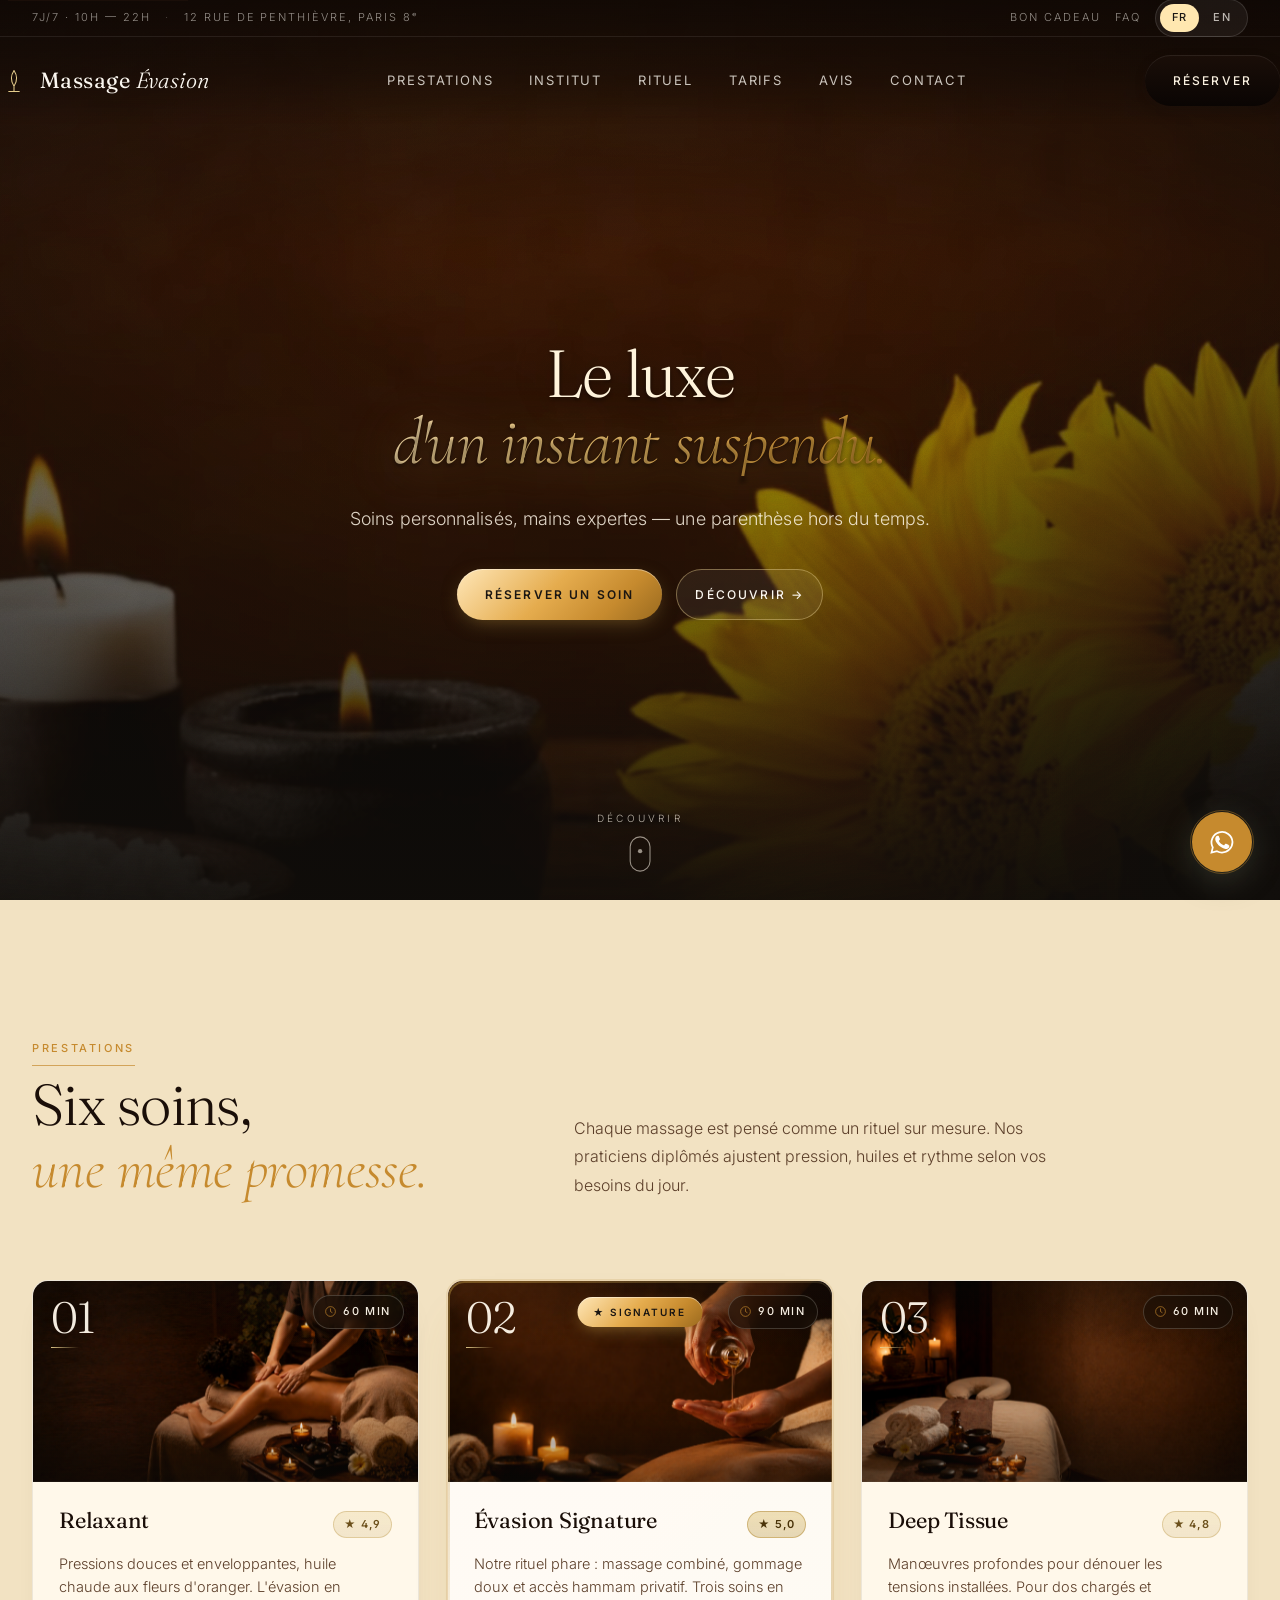
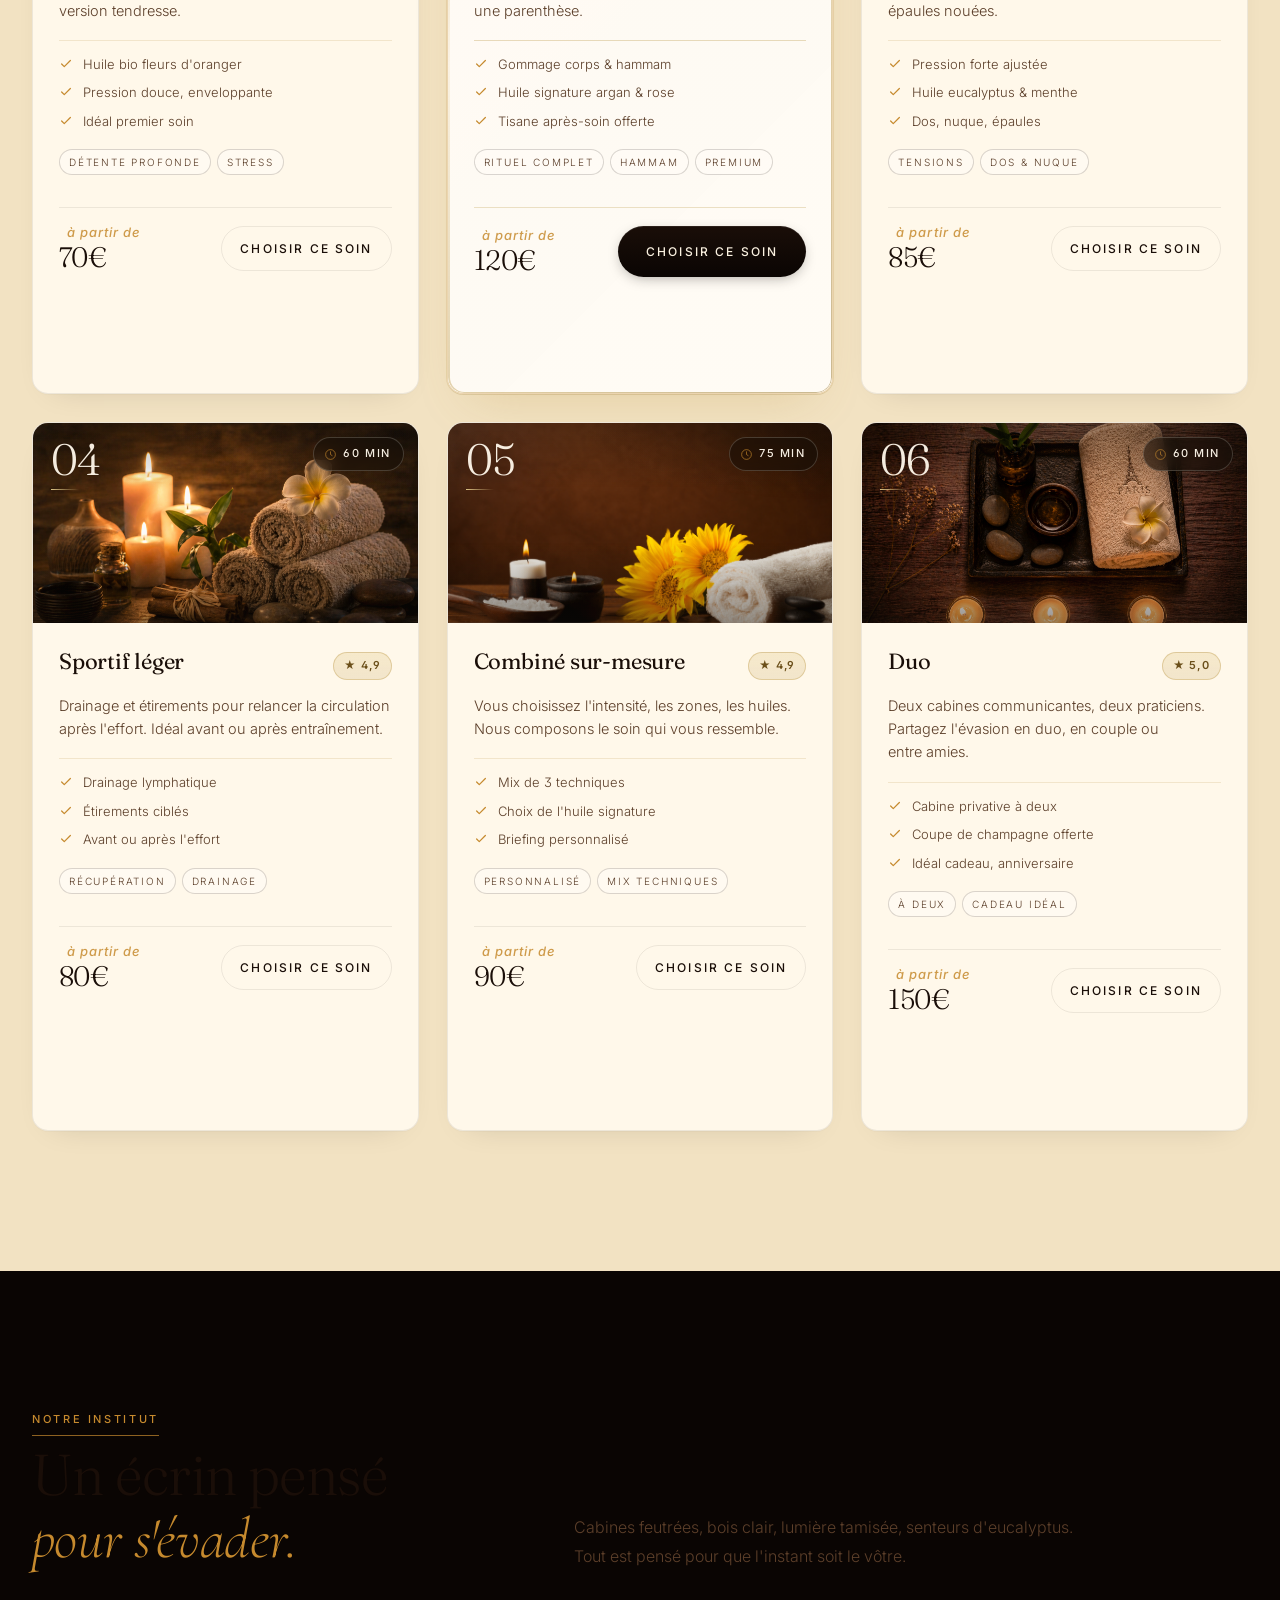
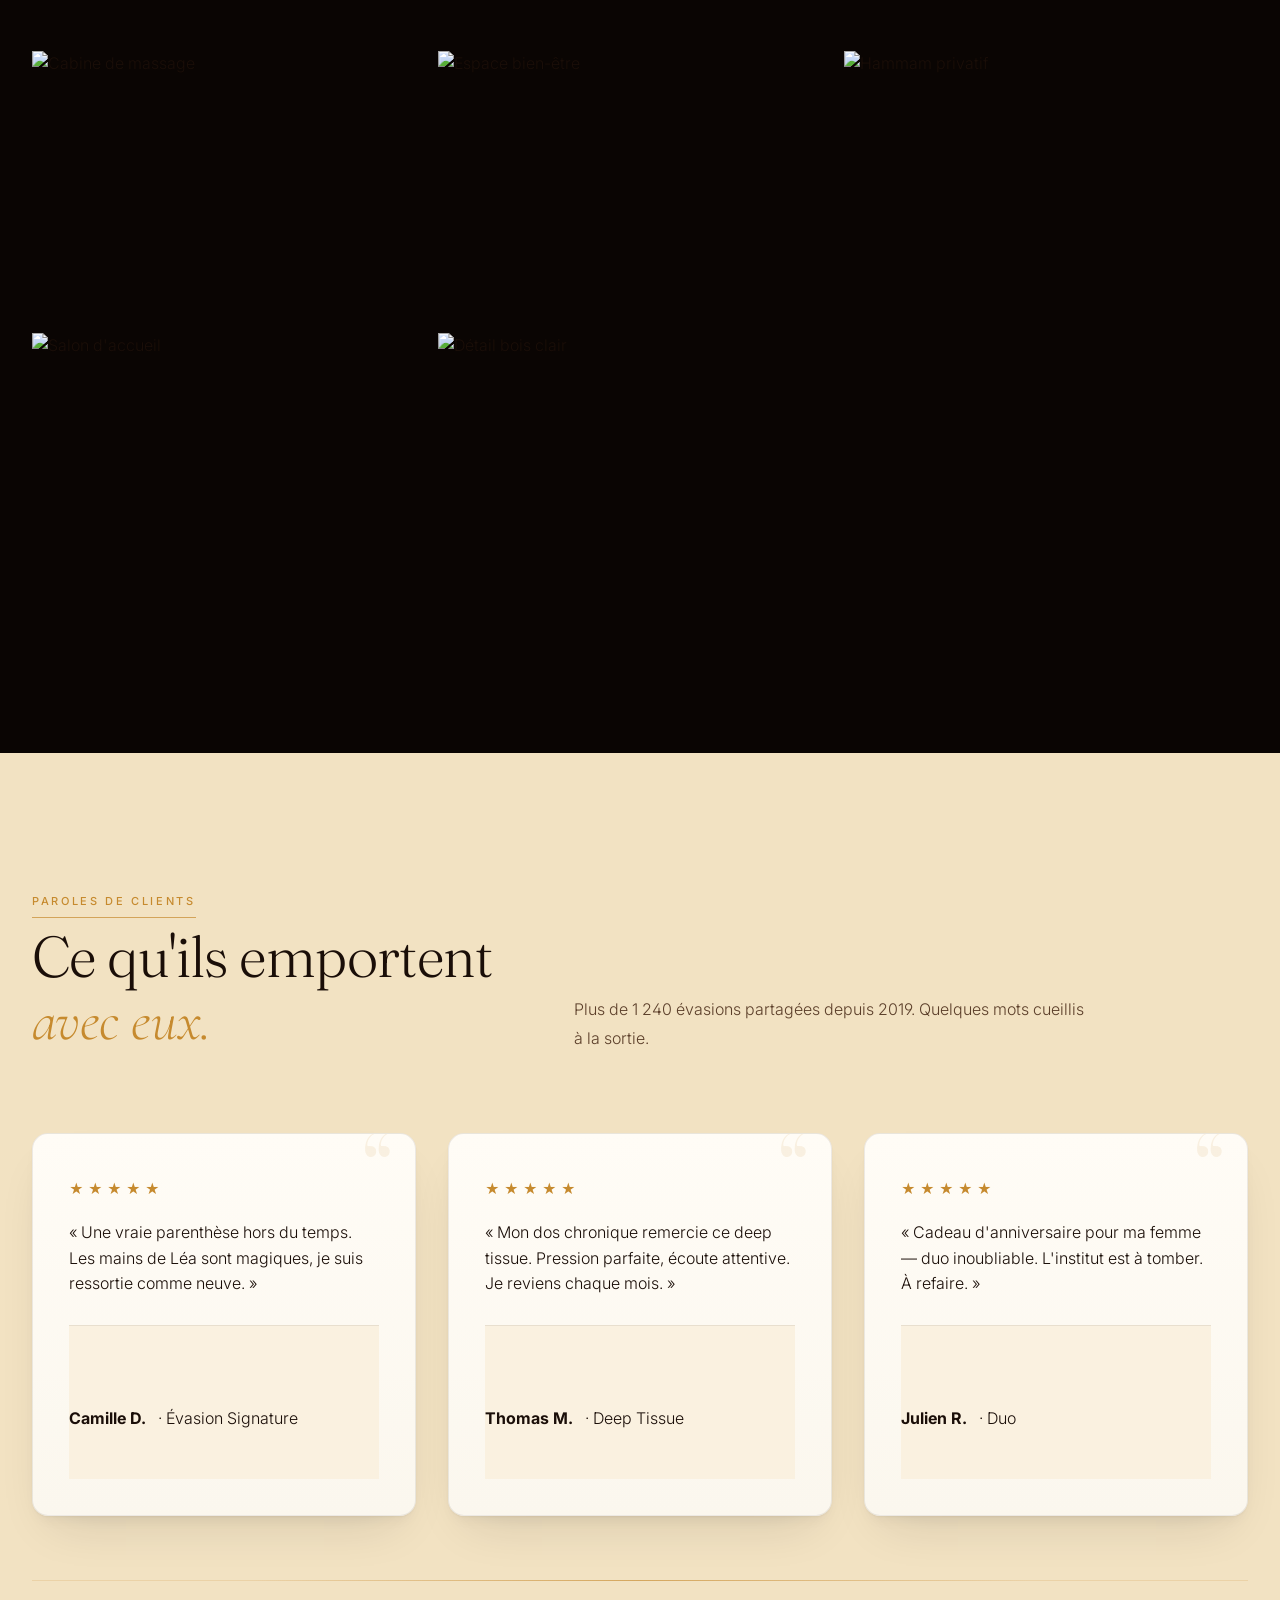
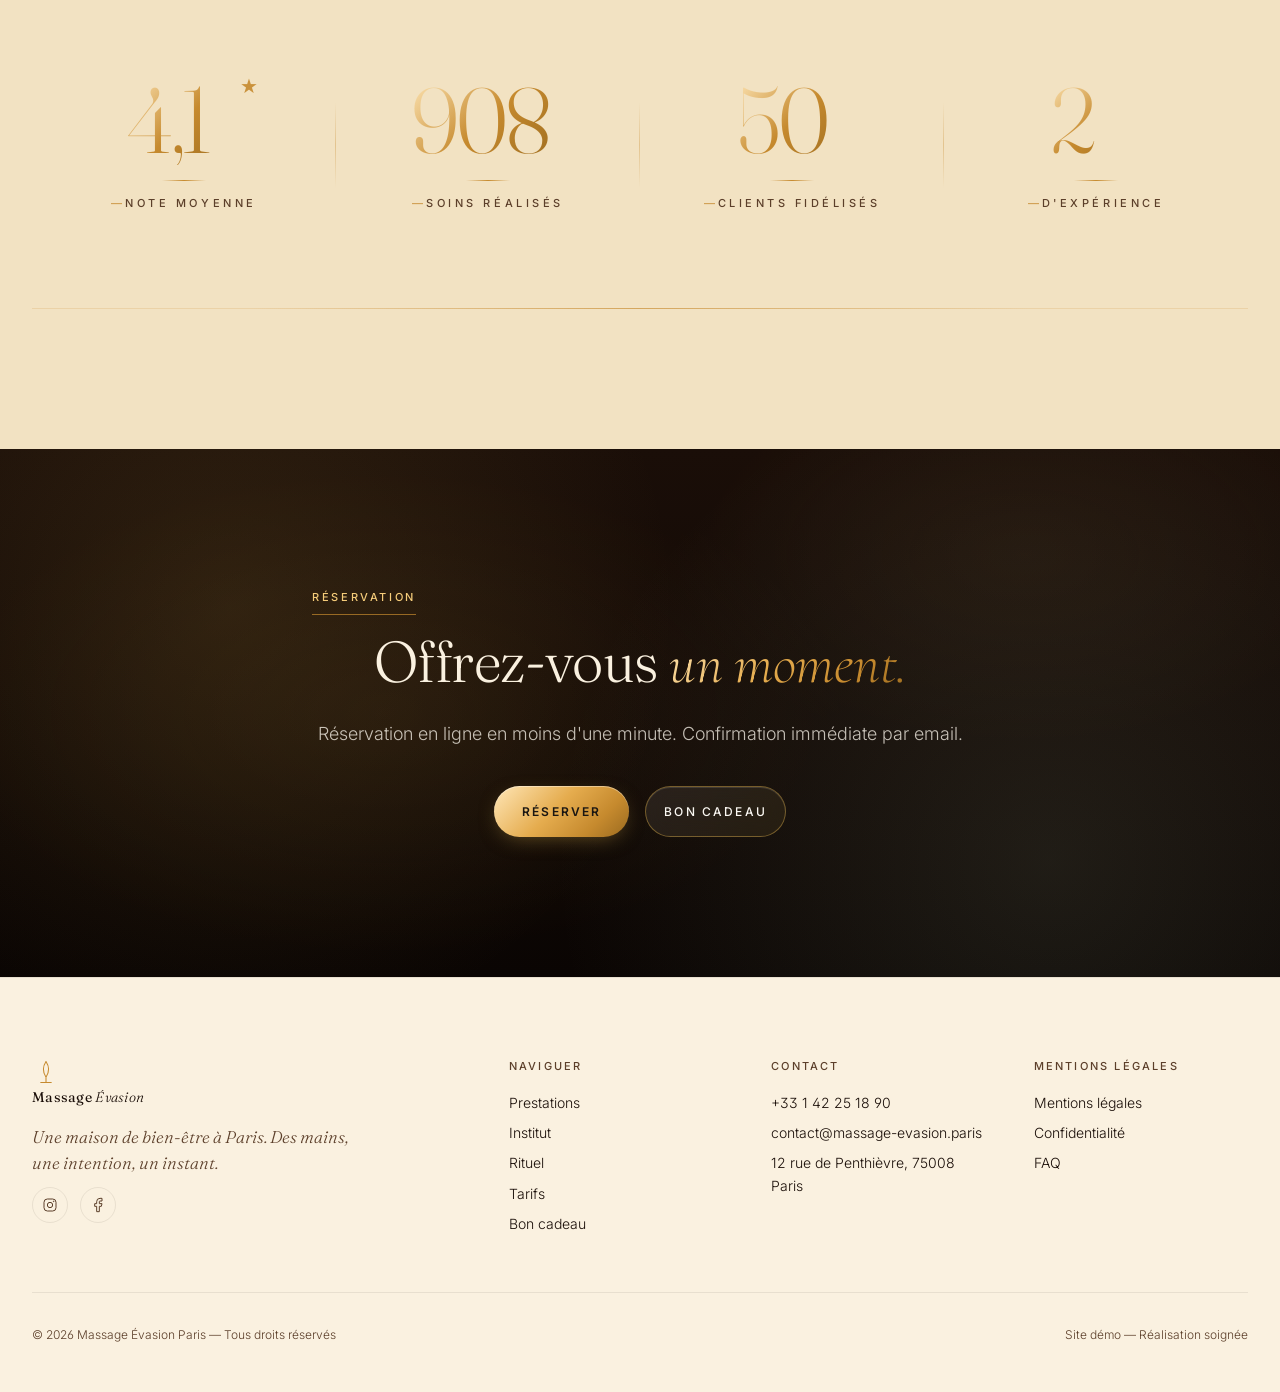
==== index.html @ d4a5c982 "feat(presta): refonte editorial cards - photos locales + overlays + features - 6 cards enrichies (nu" ====
<!DOCTYPE html>
<html lang="fr" data-palette="sage" data-typo="editorial" data-btn="pill">
<head>
<meta charset="UTF-8" />
<meta name="viewport" content="width=device-width, initial-scale=1, viewport-fit=cover" />
<meta name="theme-color" content="#FBF8F3" />
<title>Massage Évasion Paris — Maison de bien-être · 8ᵉ arrondissement</title>
<meta name="description" content="Massages bien-être à Paris 8ᵉ. Soins personnalisés, ambiance feutrée, mains expertes. À domicile ou en institut, 7j/7 de 10h à 22h." />
<meta name="keywords" content="massage Paris, bien-être, institut massage, massage à domicile, deep tissue, hammam, Paris 8" />
<meta name="author" content="Massage Évasion Paris" />
<link rel="canonical" href="https://massage-evasion.paris/" />
<link rel="alternate" hreflang="fr" href="https://massage-evasion.paris/" />
<link rel="alternate" hreflang="en" href="https://massage-evasion.paris/?lang=en" />

<!-- Open Graph -->
<meta property="og:type" content="website" />
<meta property="og:url" content="https://massage-evasion.paris/" />
<meta property="og:title" content="Massage Évasion Paris — Maison de bien-être" />
<meta property="og:description" content="Votre parenthèse de sérénité au cœur de Paris. Soins personnalisés, mains expertes." />
<meta property="og:image" content="https://massage-evasion.paris/assets/images/og-cover.jpg" />
<meta property="og:locale" content="fr_FR" />
<meta property="og:locale:alternate" content="en_US" />

<!-- Twitter -->
<meta name="twitter:card" content="summary_large_image" />
<meta name="twitter:title" content="Massage Évasion Paris" />
<meta name="twitter:description" content="Maison de bien-être à Paris 8ᵉ. Soins personnalisés, mains expertes." />
<meta name="twitter:image" content="https://massage-evasion.paris/assets/images/og-cover.jpg" />

<!-- Manifest & Icons -->
<link rel="manifest" href="manifest.webmanifest" />
<link rel="icon" type="image/svg+xml" href="assets/images/favicon.svg" />

<!-- Fonts -->
<link rel="preconnect" href="https://fonts.googleapis.com" />
<link rel="preconnect" href="https://fonts.gstatic.com" crossorigin />
<link rel="preload" as="style" href="https://fonts.googleapis.com/css2?family=Cormorant+Garamond:ital,wght@0,300;0,400;1,300;1,400&family=Fraunces:opsz,wght@9..144,300;9..144,400;9..144,500&family=Inter:wght@300;400;500;600&display=swap" />
<link rel="stylesheet" href="https://fonts.googleapis.com/css2?family=Cormorant+Garamond:ital,wght@0,300;0,400;1,300;1,400&family=Fraunces:opsz,wght@9..144,300;9..144,400;9..144,500&family=Inter:wght@300;400;500;600&display=swap" />

<!-- Styles -->
<link rel="stylesheet" href="assets/css/variables.css" />
<link rel="stylesheet" href="assets/css/reset.css" />
<link rel="stylesheet" href="assets/css/base.css" />
<link rel="stylesheet" href="assets/css/components.css" />
<link rel="stylesheet" href="assets/css/layout.css" />

<!-- Schema.org JSON-LD -->
<script type="application/ld+json">
{
  "@context": "https://schema.org",
  "@type": "HealthAndBeautyBusiness",
  "name": "Massage Évasion Paris",
  "image": "https://massage-evasion.paris/assets/images/og-cover.jpg",
  "url": "https://massage-evasion.paris",
  "telephone": "+33 1 42 25 18 90",
  "priceRange": "€€",
  "address": {
    "@type": "PostalAddress",
    "streetAddress": "12 rue de Penthièvre",
    "addressLocality": "Paris",
    "postalCode": "75008",
    "addressCountry": "FR"
  },
  "geo": { "@type": "GeoCoordinates", "latitude": 48.8736, "longitude": 2.3137 },
  "openingHoursSpecification": [{
    "@type": "OpeningHoursSpecification",
    "dayOfWeek": ["Monday","Tuesday","Wednesday","Thursday","Friday","Saturday","Sunday"],
    "opens": "10:00", "closes": "22:00"
  }],
  "aggregateRating": { "@type": "AggregateRating", "ratingValue": "4.9", "reviewCount": "127" },
  "sameAs": ["https://www.instagram.com/massage.evasion.paris"]
}
</script>
</head>
<body>

<a href="#main" class="skip-link">Aller au contenu</a>

<!-- ============== NAV (2 rangées) ============== -->
<header class="nav" id="nav">

  <!-- Rangée 1 : utilitaire fine -->
  <div class="nav-utility">
    <div class="wrap nav-utility-inner">
      <div class="nav-utility-left">
        <span data-i18n="util.hours">7j/7 · 10h — 22h</span>
        <span class="sep">·</span>
        <span data-i18n="util.address">12 rue de Penthièvre, Paris 8ᵉ</span>
      </div>
      <div class="nav-utility-right">
        <a href="bon-cadeau.html" data-i18n="util.gift">Bon cadeau</a>
        <a href="faq.html" data-i18n="util.faq">FAQ</a>
        <div class="lang" role="group" aria-label="Langue">
          <button data-lang="fr" class="on" aria-pressed="true">FR</button>
          <button data-lang="en" aria-pressed="false">EN</button>
        </div>
      </div>
    </div>
  </div>

  <!-- Rangée 2 : nav principale -->
  <div class="wrap nav-inner">
    <a href="index.html" class="brand" aria-label="Massage Évasion Paris">
      <span class="brand-mark" aria-hidden="true">
        <svg viewBox="0 0 32 32" fill="none" xmlns="http://www.w3.org/2000/svg">
          <path d="M16 4c-4 6-4 12 0 18M16 4c4 6 4 12 0 18M16 22v6M10 28h12" stroke="currentColor" stroke-width="1.2" stroke-linecap="round" />
        </svg>
      </span>
      <span>Massage <em>Évasion</em></span>
    </a>

    <nav class="nav-links" aria-label="Navigation principale">
      <a href="prestations.html" data-i18n="nav.presta">Prestations</a>
      <a href="institut.html" data-i18n="nav.institut">Institut</a>
      <a href="rituel.html" data-i18n="nav.rituel">Rituel</a>
      <a href="tarifs.html" data-i18n="nav.tarifs">Tarifs</a>
      <a href="avis.html" data-i18n="nav.avis">Avis</a>
      <a href="contact.html" data-i18n="nav.contact">Contact</a>
    </nav>

    <div style="display:flex;gap:14px;align-items:center;">
      <a href="reservation.html" class="btn btn-primary btn-sm" data-i18n="nav.book">Réserver</a>
      <button class="burger" aria-label="Menu" aria-expanded="false" aria-controls="nav-mobile">
        <span></span><span></span><span></span>
      </button>
    </div>
  </div>

  <nav class="nav-mobile" id="nav-mobile" aria-label="Menu mobile">
    <a href="index.html" data-i18n="nav.home">Accueil</a>
    <a href="prestations.html" data-i18n="nav.presta">Prestations</a>
    <a href="institut.html" data-i18n="nav.institut">Institut</a>
    <a href="rituel.html" data-i18n="nav.rituel">Rituel</a>
    <a href="tarifs.html" data-i18n="nav.tarifs">Tarifs</a>
    <a href="avis.html" data-i18n="nav.avis">Avis</a>
    <a href="faq.html" data-i18n="nav.faq">FAQ</a>
    <a href="contact.html" data-i18n="nav.contact">Contact</a>
    <a href="reservation.html" class="btn btn-primary nav-mobile-cta" data-i18n="nav.book">Réserver</a>
  </nav>
</header>

<main id="main">

<!-- ============== HERO CINEMATIC ============== -->
<section class="hero-cine" aria-label="Hero cinématique">
  <video class="hero-cine-video"
         autoplay muted loop playsinline preload="auto"
         aria-hidden="true">
    <source src="assets/video/hero.webm" type="video/webm" />
    <source src="assets/video/hero.mp4" type="video/mp4" />
  </video>
  <div class="hero-cine-veil" aria-hidden="true"></div>
  <div class="hero-cine-grain" aria-hidden="true"></div>

  <div class="hero-cine-inner">
    <h1 class="hero-cine-title fade-up d1">
      <span class="line" data-i18n="hero.h1a">Le luxe</span>
      <span class="line italic" data-i18n="hero.h1b">d'un instant suspendu.</span>
    </h1>

    <p class="hero-cine-lead fade-up d2" data-i18n="hero.lead">
      Soins personnalisés, mains expertes — une parenthèse hors du temps.
    </p>

    <div class="hero-cine-ctas fade-up d3">
      <a href="reservation.html" class="btn btn-gold" data-i18n="hero.cta1">Réserver un soin</a>
      <a href="prestations.html" class="btn btn-ghost" data-i18n="hero.cta2">Découvrir →</a>
    </div>
  </div>

  <a href="#prestations" class="hero-cine-scroll" aria-label="Découvrir">
    <span data-i18n="hero.scroll">Découvrir</span>
    <svg width="22" height="36" viewBox="0 0 24 40" fill="none" aria-hidden="true" style="width:22px;height:36px;display:block;">
      <rect x="1" y="1" width="22" height="38" rx="11" stroke="currentColor" stroke-width="1.2"/>
      <circle cx="12" cy="10" r="2.4" fill="currentColor">
        <animate attributeName="cy" values="10;26;10" dur="2.4s" repeatCount="indefinite"/>
      </circle>
    </svg>
  </a>
</section>

<!-- ============== PRESTATIONS ============== -->
<section id="prestations" class="section bg-soft">
  <div class="wrap">
    <header class="section-head">
      <div>
        <div class="section-label fade-up"><span class="under" data-i18n="presta.label">Prestations</span></div>
        <h2 class="section-title fade-up d1">
          <span data-i18n="presta.title1">Six soins,</span><br />
          <em data-i18n="presta.title2">une même promesse.</em>
        </h2>
      </div>
      <p class="section-desc fade-up d2" data-i18n="presta.desc">
        Chaque massage est pensé comme un rituel sur mesure. Nos praticiens diplômés ajustent pression, huiles et rythme selon vos besoins du jour.
      </p>
    </header>

    <div class="presta-grid">
      <article class="presta-card fade-up">
        <div class="presta-img">
          <img src="assets/images/photos/massage-leg.png" alt="Massage relaxant à la lueur des bougies" loading="lazy" />
          <span class="presta-num">01</span>
          <span class="presta-duration"><svg viewBox="0 0 24 24" fill="none" aria-hidden="true"><circle cx="12" cy="12" r="9" stroke="currentColor" stroke-width="1.2"/><path d="M12 7v5l3 2" stroke="currentColor" stroke-width="1.2" stroke-linecap="round"/></svg>60 min</span>
        </div>
        <div class="presta-body">
          <div class="presta-headline">
            <h3 data-i18n="p1.title">Relaxant</h3>
            <span class="presta-rate">★ 4,9</span>
          </div>
          <p data-i18n="p1.desc">Pressions douces et enveloppantes, huile chaude aux fleurs d'oranger.</p>
          <ul class="presta-features">
            <li><svg viewBox="0 0 16 16" aria-hidden="true"><path d="M3 8l3 3 7-7" stroke="currentColor" stroke-width="1.4" fill="none" stroke-linecap="round" stroke-linejoin="round"/></svg>Huile bio fleurs d'oranger</li>
            <li><svg viewBox="0 0 16 16" aria-hidden="true"><path d="M3 8l3 3 7-7" stroke="currentColor" stroke-width="1.4" fill="none" stroke-linecap="round" stroke-linejoin="round"/></svg>Pression douce, enveloppante</li>
            <li><svg viewBox="0 0 16 16" aria-hidden="true"><path d="M3 8l3 3 7-7" stroke="currentColor" stroke-width="1.4" fill="none" stroke-linecap="round" stroke-linejoin="round"/></svg>Idéal premier soin</li>
          </ul>
          <div class="presta-tags"><span data-i18n="p1.t1">Détente profonde</span><span data-i18n="p1.t2">Stress</span></div>
          <div class="presta-foot">
            <div class="presta-price"><small class="presta-from">à partir de</small>70€</div>
            <a href="reservation.html?service=relaxant" class="btn btn-ghost btn-sm" data-i18n="presta.choose">Choisir →</a>
          </div>
        </div>
      </article>

      <article class="presta-card featured fade-up d1">
        <span class="presta-ribbon">★ Signature</span>
        <div class="presta-img">
          <img src="assets/images/photos/oil-pour.png" alt="Rituel signature avec huile chaude" loading="lazy" />
          <span class="presta-num">02</span>
          <span class="presta-duration"><svg viewBox="0 0 24 24" fill="none" aria-hidden="true"><circle cx="12" cy="12" r="9" stroke="currentColor" stroke-width="1.2"/><path d="M12 7v5l3 2" stroke="currentColor" stroke-width="1.2" stroke-linecap="round"/></svg>90 min</span>
        </div>
        <div class="presta-body">
          <div class="presta-headline">
            <h3 data-i18n="p2.title">Évasion Signature</h3>
            <span class="presta-rate">★ 5,0</span>
          </div>
          <p data-i18n="p2.desc">Rituel phare : massage combiné, gommage doux et accès hammam privatif.</p>
          <ul class="presta-features">
            <li><svg viewBox="0 0 16 16" aria-hidden="true"><path d="M3 8l3 3 7-7" stroke="currentColor" stroke-width="1.4" fill="none" stroke-linecap="round" stroke-linejoin="round"/></svg>Gommage corps & hammam</li>
            <li><svg viewBox="0 0 16 16" aria-hidden="true"><path d="M3 8l3 3 7-7" stroke="currentColor" stroke-width="1.4" fill="none" stroke-linecap="round" stroke-linejoin="round"/></svg>Huile signature argan & rose</li>
            <li><svg viewBox="0 0 16 16" aria-hidden="true"><path d="M3 8l3 3 7-7" stroke="currentColor" stroke-width="1.4" fill="none" stroke-linecap="round" stroke-linejoin="round"/></svg>Tisane après-soin offerte</li>
          </ul>
          <div class="presta-tags"><span data-i18n="p2.t1">Rituel complet</span><span data-i18n="p2.t2">Hammam</span><span data-i18n="p2.t3">Premium</span></div>
          <div class="presta-foot">
            <div class="presta-price"><small class="presta-from">à partir de</small>120€</div>
            <a href="reservation.html?service=signature" class="btn btn-primary btn-sm" data-i18n="presta.choose">Choisir →</a>
          </div>
        </div>
      </article>

      <article class="presta-card fade-up d2">
        <div class="presta-img">
          <img src="assets/images/photos/spa-room.png" alt="Cabine spa intimiste" loading="lazy" />
          <span class="presta-num">03</span>
          <span class="presta-duration"><svg viewBox="0 0 24 24" fill="none" aria-hidden="true"><circle cx="12" cy="12" r="9" stroke="currentColor" stroke-width="1.2"/><path d="M12 7v5l3 2" stroke="currentColor" stroke-width="1.2" stroke-linecap="round"/></svg>60 min</span>
        </div>
        <div class="presta-body">
          <div class="presta-headline">
            <h3 data-i18n="p3.title">Deep Tissue</h3>
            <span class="presta-rate">★ 4,8</span>
          </div>
          <p data-i18n="p3.desc">Manœuvres profondes pour dénouer les tensions installées.</p>
          <ul class="presta-features">
            <li><svg viewBox="0 0 16 16" aria-hidden="true"><path d="M3 8l3 3 7-7" stroke="currentColor" stroke-width="1.4" fill="none" stroke-linecap="round" stroke-linejoin="round"/></svg>Pression forte ajustée</li>
            <li><svg viewBox="0 0 16 16" aria-hidden="true"><path d="M3 8l3 3 7-7" stroke="currentColor" stroke-width="1.4" fill="none" stroke-linecap="round" stroke-linejoin="round"/></svg>Huile eucalyptus & menthe</li>
            <li><svg viewBox="0 0 16 16" aria-hidden="true"><path d="M3 8l3 3 7-7" stroke="currentColor" stroke-width="1.4" fill="none" stroke-linecap="round" stroke-linejoin="round"/></svg>Dos, nuque, épaules</li>
          </ul>
          <div class="presta-tags"><span data-i18n="p3.t1">Tensions</span><span data-i18n="p3.t2">Dos & nuque</span></div>
          <div class="presta-foot">
            <div class="presta-price"><small class="presta-from">à partir de</small>85€</div>
            <a href="reservation.html?service=deep" class="btn btn-ghost btn-sm" data-i18n="presta.choose">Choisir →</a>
          </div>
        </div>
      </article>

      <article class="presta-card fade-up">
        <div class="presta-img">
          <img src="assets/images/photos/towels-candles.png" alt="Soin sportif léger" loading="lazy" />
          <span class="presta-num">04</span>
          <span class="presta-duration"><svg viewBox="0 0 24 24" fill="none" aria-hidden="true"><circle cx="12" cy="12" r="9" stroke="currentColor" stroke-width="1.2"/><path d="M12 7v5l3 2" stroke="currentColor" stroke-width="1.2" stroke-linecap="round"/></svg>60 min</span>
        </div>
        <div class="presta-body">
          <div class="presta-headline">
            <h3 data-i18n="p4.title">Sportif léger</h3>
            <span class="presta-rate">★ 4,9</span>
          </div>
          <p data-i18n="p4.desc">Drainage et étirements pour relancer la circulation après l'effort.</p>
          <ul class="presta-features">
            <li><svg viewBox="0 0 16 16" aria-hidden="true"><path d="M3 8l3 3 7-7" stroke="currentColor" stroke-width="1.4" fill="none" stroke-linecap="round" stroke-linejoin="round"/></svg>Drainage lymphatique</li>
            <li><svg viewBox="0 0 16 16" aria-hidden="true"><path d="M3 8l3 3 7-7" stroke="currentColor" stroke-width="1.4" fill="none" stroke-linecap="round" stroke-linejoin="round"/></svg>Étirements ciblés</li>
            <li><svg viewBox="0 0 16 16" aria-hidden="true"><path d="M3 8l3 3 7-7" stroke="currentColor" stroke-width="1.4" fill="none" stroke-linecap="round" stroke-linejoin="round"/></svg>Avant ou après l'effort</li>
          </ul>
          <div class="presta-tags"><span data-i18n="p4.t1">Récupération</span><span data-i18n="p4.t2">Drainage</span></div>
          <div class="presta-foot">
            <div class="presta-price"><small class="presta-from">à partir de</small>80€</div>
            <a href="reservation.html?service=sportif" class="btn btn-ghost btn-sm" data-i18n="presta.choose">Choisir →</a>
          </div>
        </div>
      </article>

      <article class="presta-card fade-up d1">
        <div class="presta-img">
          <img src="assets/images/photos/sunflower-towel.png" alt="Soin combiné sur-mesure" loading="lazy" />
          <span class="presta-num">05</span>
          <span class="presta-duration"><svg viewBox="0 0 24 24" fill="none" aria-hidden="true"><circle cx="12" cy="12" r="9" stroke="currentColor" stroke-width="1.2"/><path d="M12 7v5l3 2" stroke="currentColor" stroke-width="1.2" stroke-linecap="round"/></svg>75 min</span>
        </div>
        <div class="presta-body">
          <div class="presta-headline">
            <h3 data-i18n="p5.title">Combiné sur-mesure</h3>
            <span class="presta-rate">★ 4,9</span>
          </div>
          <p data-i18n="p5.desc">Vous choisissez l'intensité, les zones, les huiles. Nous composons.</p>
          <ul class="presta-features">
            <li><svg viewBox="0 0 16 16" aria-hidden="true"><path d="M3 8l3 3 7-7" stroke="currentColor" stroke-width="1.4" fill="none" stroke-linecap="round" stroke-linejoin="round"/></svg>Mix de 3 techniques</li>
            <li><svg viewBox="0 0 16 16" aria-hidden="true"><path d="M3 8l3 3 7-7" stroke="currentColor" stroke-width="1.4" fill="none" stroke-linecap="round" stroke-linejoin="round"/></svg>Choix de l'huile signature</li>
            <li><svg viewBox="0 0 16 16" aria-hidden="true"><path d="M3 8l3 3 7-7" stroke="currentColor" stroke-width="1.4" fill="none" stroke-linecap="round" stroke-linejoin="round"/></svg>Briefing personnalisé</li>
          </ul>
          <div class="presta-tags"><span data-i18n="p5.t1">Personnalisé</span><span data-i18n="p5.t2">Mix techniques</span></div>
          <div class="presta-foot">
            <div class="presta-price"><small class="presta-from">à partir de</small>90€</div>
            <a href="reservation.html?service=combine" class="btn btn-ghost btn-sm" data-i18n="presta.choose">Choisir →</a>
          </div>
        </div>
      </article>

      <article class="presta-card fade-up d2">
        <div class="presta-img">
          <img src="assets/images/photos/paris-tray.png" alt="Soin duo en cabine privative" loading="lazy" />
          <span class="presta-num">06</span>
          <span class="presta-duration"><svg viewBox="0 0 24 24" fill="none" aria-hidden="true"><circle cx="12" cy="12" r="9" stroke="currentColor" stroke-width="1.2"/><path d="M12 7v5l3 2" stroke="currentColor" stroke-width="1.2" stroke-linecap="round"/></svg>60 min</span>
        </div>
        <div class="presta-body">
          <div class="presta-headline">
            <h3 data-i18n="p6.title">Duo</h3>
            <span class="presta-rate">★ 5,0</span>
          </div>
          <p data-i18n="p6.desc">Deux cabines communicantes, deux praticiens. Partagez l'évasion.</p>
          <ul class="presta-features">
            <li><svg viewBox="0 0 16 16" aria-hidden="true"><path d="M3 8l3 3 7-7" stroke="currentColor" stroke-width="1.4" fill="none" stroke-linecap="round" stroke-linejoin="round"/></svg>Cabine privative à deux</li>
            <li><svg viewBox="0 0 16 16" aria-hidden="true"><path d="M3 8l3 3 7-7" stroke="currentColor" stroke-width="1.4" fill="none" stroke-linecap="round" stroke-linejoin="round"/></svg>Coupe de champagne offerte</li>
            <li><svg viewBox="0 0 16 16" aria-hidden="true"><path d="M3 8l3 3 7-7" stroke="currentColor" stroke-width="1.4" fill="none" stroke-linecap="round" stroke-linejoin="round"/></svg>Idéal cadeau, anniversaire</li>
          </ul>
          <div class="presta-tags"><span data-i18n="p6.t1">À deux</span><span data-i18n="p6.t2">Cadeau idéal</span></div>
          <div class="presta-foot">
            <div class="presta-price"><small class="presta-from">à partir de</small>150€</div>
            <a href="reservation.html?service=duo" class="btn btn-ghost btn-sm" data-i18n="presta.choose">Choisir →</a>
          </div>
        </div>
      </article>
    </div>
  </div>
</section>

<!-- ============== GALERIE ============== -->
<section class="section">
  <div class="wrap">
    <header class="section-head">
      <div>
        <div class="section-label fade-up"><span class="under" data-i18n="gal.label">Notre institut</span></div>
        <h2 class="section-title fade-up d1">
          <span data-i18n="gal.title1">Un écrin pensé</span><br />
          <em data-i18n="gal.title2">pour s'évader.</em>
        </h2>
      </div>
      <p class="section-desc fade-up d2" data-i18n="gal.desc">
        Cabines feutrées, bois clair, lumière tamisée, senteurs d'eucalyptus. Tout est pensé pour que l'instant soit le vôtre.
      </p>
    </header>

    <div class="gallery-grid">
      <figure class="fade-up tall"><img src="https://images.unsplash.com/photo-1600334089648-b0d9d3028eb2?w=800&q=80" alt="Cabine de massage" loading="lazy" /></figure>
      <figure class="fade-up d1"><img src="https://images.unsplash.com/photo-1540555700478-4be289fbecef?w=800&q=80" alt="Espace bien-être" loading="lazy" /></figure>
      <figure class="fade-up d2"><img src="https://images.unsplash.com/photo-1583416750470-965b2707b355?w=800&q=80" alt="Hammam privatif" loading="lazy" /></figure>
      <figure class="fade-up d1"><img src="https://images.unsplash.com/photo-1519823551278-64ac92734fb1?w=800&q=80" alt="Salon d'accueil" loading="lazy" /></figure>
      <figure class="fade-up d2 tall"><img src="https://images.unsplash.com/photo-1591343395082-e120087004b4?w=800&q=80" alt="Détail bois clair" loading="lazy" /></figure>
    </div>
  </div>
</section>

<!-- ============== AVIS ============== -->
<section class="section bg-soft">
  <div class="wrap">
    <header class="section-head">
      <div>
        <div class="section-label fade-up"><span class="under" data-i18n="rv.label">Paroles de clients</span></div>
        <h2 class="section-title fade-up d1">
          <span data-i18n="rv.title1">Ce qu'ils emportent</span><br />
          <em data-i18n="rv.title2">avec eux.</em>
        </h2>
      </div>
      <p class="section-desc fade-up d2" data-i18n="rv.desc">
        Plus de 1 240 évasions partagées depuis 2019. Quelques mots cueillis à la sortie.
      </p>
    </header>

    <div class="reviews-grid">
      <article class="review fade-up">
        <div class="review-stars">★★★★★</div>
        <blockquote>« Une vraie parenthèse hors du temps. Les mains de Léa sont magiques, je suis ressortie comme neuve. »</blockquote>
        <footer class="review-author"><strong>Camille D.</strong><span>· Évasion Signature</span></footer>
      </article>
      <article class="review fade-up d1">
        <div class="review-stars">★★★★★</div>
        <blockquote>« Mon dos chronique remercie ce deep tissue. Pression parfaite, écoute attentive. Je reviens chaque mois. »</blockquote>
        <footer class="review-author"><strong>Thomas M.</strong><span>· Deep Tissue</span></footer>
      </article>
      <article class="review fade-up d2">
        <div class="review-stars">★★★★★</div>
        <blockquote>« Cadeau d'anniversaire pour ma femme — duo inoubliable. L'institut est à tomber. À refaire. »</blockquote>
        <footer class="review-author"><strong>Julien R.</strong><span>· Duo</span></footer>
      </article>
    </div>

    <div class="reviews-summary stats-counter fade-up d3">
      <div class="rs-item"><div class="rs-num" data-target="4.9" data-decimals="1" data-decimal-sep=","><span class="rs-num-value">0</span><small>/5</small></div><div class="rs-label" data-i18n="rs.l1">Note moyenne</div></div>
      <div class="rs-item"><div class="rs-num" data-target="1240" data-thousand-sep=" "><span class="rs-num-value">0</span><small>+</small></div><div class="rs-label" data-i18n="rs.l2">Soins réalisés</div></div>
      <div class="rs-item"><div class="rs-num" data-target="87"><span class="rs-num-value">0</span><small>%</small></div><div class="rs-label" data-i18n="rs.l3">Clients fidélisés</div></div>
      <div class="rs-item"><div class="rs-num" data-target="7"><span class="rs-num-value">0</span><small>ans</small></div><div class="rs-label" data-i18n="rs.l4">D'expérience</div></div>
    </div>
  </div>
</section>

<!-- ============== CTA RÉSERVATION ============== -->
<section class="section bg-ink">
  <div class="wrap" style="text-align:center;max-width:720px;">
    <div class="section-label fade-up"><span class="under" data-i18n="bk.label">Réservation</span></div>
    <h2 class="section-title fade-up d1" style="margin-top:24px;">
      <span data-i18n="bk.title1">Offrez-vous</span> <em data-i18n="bk.title2">un moment.</em>
    </h2>
    <p class="fade-up d2" style="margin:24px 0 36px;font-size:18px;line-height:1.7;" data-i18n="bk.desc">
      Réservation en ligne en moins d'une minute. Confirmation immédiate par email.
    </p>
    <div class="fade-up d3" style="display:flex;gap:16px;justify-content:center;flex-wrap:wrap;">
      <a href="reservation.html" class="btn btn-gold" data-i18n="nav.book">Réserver</a>
      <a href="bon-cadeau.html" class="btn btn-ghost" data-i18n="nav.bon">Bon cadeau</a>
    </div>
  </div>
</section>

</main>

<!-- ============== FOOTER ============== -->
<footer>
  <div class="wrap">
    <div class="footer-top">
      <div class="footer-col">
        <a href="index.html" class="brand"><span class="brand-mark"><svg viewBox="0 0 32 32" fill="none"><path d="M16 4c-4 6-4 12 0 18M16 4c4 6 4 12 0 18M16 22v6M10 28h12" stroke="currentColor" stroke-width="1.2" stroke-linecap="round" /></svg></span><span>Massage <em>Évasion</em></span></a>
        <p class="footer-tag" data-i18n="foot.tag">Une maison de bien-être à Paris. Des mains, une intention, un instant.</p>
        <div class="footer-socials">
          <a href="#" aria-label="Instagram"><svg viewBox="0 0 24 24" fill="none" stroke="currentColor" stroke-width="1.5"><rect x="3" y="3" width="18" height="18" rx="5"/><circle cx="12" cy="12" r="4"/><circle cx="17.5" cy="6.5" r="0.5" fill="currentColor"/></svg></a>
          <a href="#" aria-label="Facebook"><svg viewBox="0 0 24 24" fill="none" stroke="currentColor" stroke-width="1.5"><path d="M18 2h-3a5 5 0 0 0-5 5v3H7v4h3v8h4v-8h3l1-4h-4V7a1 1 0 0 1 1-1h3z"/></svg></a>
        </div>
      </div>
      <div class="footer-col">
        <h5 data-i18n="foot.navigate">Naviguer</h5>
        <a href="prestations.html" data-i18n="nav.presta">Prestations</a>
        <a href="institut.html" data-i18n="nav.institut">Institut</a>
        <a href="rituel.html" data-i18n="nav.rituel">Rituel</a>
        <a href="tarifs.html" data-i18n="nav.tarifs">Tarifs</a>
        <a href="bon-cadeau.html" data-i18n="nav.bon">Bon cadeau</a>
      </div>
      <div class="footer-col">
        <h5 data-i18n="foot.contact">Contact</h5>
        <a href="tel:+33142251890">+33 1 42 25 18 90</a>
        <a href="mailto:contact@massage-evasion.paris">contact@massage-evasion.paris</a>
        <a href="https://maps.google.com/?q=12+rue+Penthièvre+Paris" target="_blank" rel="noopener">12 rue de Penthièvre, 75008 Paris</a>
      </div>
      <div class="footer-col">
        <h5 data-i18n="foot.legal">Mentions légales</h5>
        <a href="mentions.html" data-i18n="foot.legal">Mentions légales</a>
        <a href="confidentialite.html" data-i18n="foot.privacy">Confidentialité</a>
        <a href="faq.html" data-i18n="nav.faq">FAQ</a>
      </div>
    </div>
    <div class="footer-bottom">
      <span>© 2026 Massage Évasion Paris — <span data-i18n="foot.rights">Tous droits réservés</span></span>
      <span>Site démo — Réalisation soignée</span>
    </div>
  </div>
</footer>

<!-- ============== WHATSAPP FLOAT ============== -->
<a href="https://wa.me/33142251890" class="wa-float" target="_blank" rel="noopener" aria-label="WhatsApp" data-i18n="wa.tt" data-i18n-attr="title">
  <svg viewBox="0 0 24 24" fill="currentColor" aria-hidden="true"><path d="M17.5 14.4c-.3-.1-1.7-.8-1.9-.9-.3-.1-.5-.1-.7.1-.2.3-.8.9-.9 1.1-.2.2-.3.2-.6.1-1.7-.9-2.9-1.5-4-3.5-.3-.5.3-.5.8-1.5.1-.2.1-.4 0-.5 0-.1-.7-1.6-.9-2.2-.2-.6-.5-.5-.7-.5h-.6c-.2 0-.5.1-.8.4-.3.3-1 1-1 2.5s1.1 2.9 1.2 3.1c.1.2 2.1 3.2 5.2 4.5 1.9.8 2.7.9 3.6.8.6-.1 1.7-.7 1.9-1.4.2-.7.2-1.2.2-1.4-.1-.1-.3-.2-.6-.3z"/><path d="M21 12a9 9 0 0 1-9 9c-1.6 0-3-.4-4.3-1.1L3 21l1.1-4.3A9 9 0 1 1 21 12z" fill="none" stroke="currentColor" stroke-width="1.5"/></svg>
</a>

<!-- ============== BACK TO TOP ============== -->
<button class="back-top" aria-label="Retour en haut" data-i18n="back.top" data-i18n-attr="aria-label">↑</button>

<!-- Scripts -->
<script src="assets/js/i18n.js" defer></script>
<script src="assets/js/modal.js" defer></script>
<script src="assets/js/main.js" defer></script>

</body>
</html>
---- assets/css/variables.css ----
/* ============================================================
   DESIGN TOKENS — Massage Évasion Paris
   Palette inspiree des photos : brun chaud, bougie ambre,
   creme doree, ombres profondes
   ============================================================ */

:root {
  /* === COULEURS BRUTES — Palette chaude spa === */
  --sand-50:   #F8EFE0;   /* creme bougie tres claire */
  --sand-100:  #F0E2C8;   /* creme dore */
  --sand-200:  #E5CFA8;   /* sable chaud */
  --sand-300:  #D4B384;   /* ambre clair */
  --sand-400:  #B8966A;   /* miel */

  /* Browns profonds tires de la photo */
  --ink-900:   #1A0E08;   /* brun tres profond (mur photo) */
  --ink-800:   #2A1810;   /* brun chocolat */
  --ink-700:   #3D241A;   /* brun cafe */
  --ink-500:   #6E4F3A;   /* brun moyen */
  --ink-400:   #8E6B52;   /* brun doux */
  --ink-300:   #B89272;   /* brun creme */

  --sage-50:   #EFF3EB;
  --sage-100:  #DFE6D8;
  --sage-200:  #C5D1B9;
  --sage-300:  #A8B898;
  --sage-500:  #7D8C6D;
  --sage-700:  #4F5C44;
  --sage-800:  #3A4632;
  --sage-900:  #2A3324;

  /* Or chaud comme la flamme de bougie */
  --gold-200:  #FFE7B8;   /* halo bougie */
  --gold-300:  #F5CC7A;   /* flamme dore */
  --gold-400:  #E5AC4E;   /* dore intense */
  --gold-500:  #C68A2E;   /* or sature */
  --gold-600:  #9A6A1F;   /* or ombre */
  --gold-700:  #6E4A14;   /* or profond */

  --copper-400: #C58E6A;
  --copper-500: #A66D4A;

  --rose-100:  #F4E5DA;
  --rose-300:  #DDB5A0;
  --rose-500:  #B57F66;

  --terracotta-500: #C56F4D;

  --error:     #B85450;
  --success:   #5A6550;

  /* === GRADIENTS SIGNATURE — palette chaude spa === */
  --grad-sand:    linear-gradient(160deg, #F8EFE0 0%, #F0E2C8 60%, #E8D5B0 100%);
  --grad-sage:    linear-gradient(135deg, var(--sage-700) 0%, var(--sage-900) 100%);
  --grad-gold:    linear-gradient(135deg, #FFE7B8 0%, #E5AC4E 45%, #C68A2E 75%, #9A6A1F 100%);
  --grad-gold-soft: linear-gradient(135deg, rgba(229,172,78,.22), rgba(198,138,46,.12));
  --grad-ink:     linear-gradient(180deg, #1A0E08 0%, #0A0503 100%);
  --grad-warm:    linear-gradient(135deg, #F0E2C8 0%, #E5CFA8 50%, #D4B384 100%);
  --grad-candle:  radial-gradient(circle at 30% 50%, rgba(255,180,80,.18) 0%, transparent 60%),
                  radial-gradient(circle at 70% 70%, rgba(229,172,78,.12) 0%, transparent 55%);
  --grad-mesh:    radial-gradient(at 20% 12%, rgba(229,172,78,.18) 0px, transparent 40%),
                  radial-gradient(at 82% 22%, rgba(184,150,106,.16) 0px, transparent 45%),
                  radial-gradient(at 18% 88%, rgba(245,204,122,.14) 0px, transparent 45%),
                  radial-gradient(at 88% 84%, rgba(198,138,46,.12) 0px, transparent 40%);
  --grad-aura:    conic-gradient(from 220deg at 50% 50%,
                  rgba(229,172,78,0) 0deg,
                  rgba(229,172,78,.22) 90deg,
                  rgba(245,204,122,.20) 180deg,
                  rgba(198,138,46,.18) 270deg,
                  rgba(229,172,78,0) 360deg);

  /* === EFFETS GLASS === */
  --glass-bg:     rgba(255, 252, 247, 0.62);
  --glass-bg-dark: rgba(26, 23, 20, 0.45);
  --glass-border: rgba(255, 255, 255, 0.55);
  --glass-blur:   18px;

  /* === ROLES SEMANTIQUES — palette chaude bougie === */
  --bg:           #FAF1E0;        /* creme bougie */
  --bg-soft:      #F2E2C2;        /* creme dore */
  --bg-card:      #FFF8EA;        /* carte luminuse */
  --bg-elevated:  #FFFCF3;
  --bg-tinted:    #EFD9B0;
  --ink:          #1A0E08;        /* brun profond photo */
  --ink-soft:     #5C3F2A;        /* brun cafe */
  --ink-muted:    #8E6B52;        /* brun doux */
  --accent:       var(--gold-500);  /* dore = couleur signature */
  --accent-soft:  rgba(229, 172, 78, .14);
  --accent-ink:   #6E4A14;
  --accent-glow:  rgba(229, 172, 78, .35);
  --gold:         var(--gold-500);
  --gold-glow:    rgba(229, 172, 78, .38);
  --line:         rgba(26, 14, 8, .08);
  --line-strong:  rgba(26, 14, 8, .16);
  --line-gold:    rgba(198, 138, 46, .35);

  /* === TYPOGRAPHIES === */
  --font-display: "Fraunces", "Cormorant Garamond", Georgia, serif;
  --font-body:    "Inter", -apple-system, BlinkMacSystemFont, "Segoe UI", sans-serif;
  --font-italic:  "Cormorant", "Cormorant Garamond", serif;

  /* === ECHELLE TYPOGRAPHIQUE === */
  --fs-xs:    11px;
  --fs-sm:    13px;
  --fs-base:  15px;
  --fs-md:    16px;
  --fs-lg:    18px;
  --fs-xl:    22px;
  --fs-2xl:   28px;
  --fs-3xl:   34px;
  --fs-4xl:   clamp(34px, 4.5vw, 60px);
  --fs-hero:  clamp(44px, 6.5vw, 92px);

  /* === LETTRAGE === */
  --tracking-tight: -0.02em;
  --tracking-snug:  -0.01em;
  --tracking-normal: 0;
  --tracking-wide:  0.08em;
  --tracking-wider: 0.14em;
  --tracking-widest: 0.24em;

  /* === ESPACEMENTS === */
  --space-1:  4px;
  --space-2:  8px;
  --space-3:  12px;
  --space-4:  16px;
  --space-5:  20px;
  --space-6:  24px;
  --space-8:  32px;
  --space-10: 40px;
  --space-12: 48px;
  --space-16: 64px;
  --space-20: 80px;
  --space-24: 96px;
  --space-32: 140px;

  /* === RADIUS === */
  --radius-sm:   2px;
  --radius-md:   8px;
  --radius-lg:   16px;
  --radius-pill: 999px;
  --radius-card: 2px;

  /* === OMBRES PREMIUM (multi-couches) === */
  --shadow-xs:      0 1px 2px rgba(26,23,20,.04);
  --shadow-soft:    0 1px 2px rgba(26,23,20,.04),
                    0 8px 16px -8px rgba(26,23,20,.08),
                    0 24px 48px -20px rgba(26,23,20,.14);
  --shadow-lift:    0 2px 4px rgba(26,23,20,.06),
                    0 12px 24px -8px rgba(26,23,20,.10),
                    0 32px 64px -24px rgba(26,23,20,.20);
  --shadow-deep:    0 4px 8px rgba(26,23,20,.08),
                    0 20px 40px -12px rgba(26,23,20,.18),
                    0 60px 100px -32px rgba(26,23,20,.28);
  --shadow-gold:    0 6px 20px -4px rgba(184,147,64,.28),
                    0 0 36px -8px rgba(229,204,140,.22);
  --shadow-sage:    0 6px 20px -4px rgba(79,92,68,.22),
                    0 0 36px -8px rgba(168,184,152,.18);
  --shadow-inner:   inset 0 1px 0 rgba(255,255,255,.6),
                    inset 0 -1px 0 rgba(26,23,20,.04);

  /* === TRANSITIONS === */
  --ease-out:      cubic-bezier(.2, .7, .2, 1);
  --ease-in-out:   cubic-bezier(.4, 0, .2, 1);
  --ease-spring:   cubic-bezier(.2, 1.5, .3, 1);
  --duration-fast:   .2s;
  --duration-base:   .35s;
  --duration-slow:   .6s;
  --duration-slower: 1s;

  /* === LAYOUT === */
  --container-max: 1280px;
  --container-pad: 32px;
  --section-pad:   var(--space-32);

  /* === Z-INDEX === */
  --z-nav:     50;
  --z-float:   100;
  --z-modal:   200;
  --z-tooltip: 300;
}

/* ============================================================
   VARIANTE — Palette Sable chaud
   ============================================================ */
html[data-palette="sand"] {
  --accent:       #8B7355;
  --accent-soft:  #EFE4D2;
  --accent-ink:   #4A3A26;
  --gold:         var(--gold-500);
}

/* ============================================================
   VARIANTE — Palette Noir profond
   ============================================================ */
html[data-palette="noir"] {
  --bg:           #13120F;
  --bg-soft:      #1C1A16;
  --bg-card:      #1F1D18;
  --bg-elevated:  #252218;
  --ink:          #F5EFE6;
  --ink-soft:     #A8A293;
  --ink-muted:    #6B665D;
  --accent:       #B9C4AC;
  --accent-soft:  #2B3226;
  --accent-ink:   #E3E8DE;
  --gold:         var(--gold-400);
  --line:         rgba(245, 239, 230, .1);
  --line-strong:  rgba(245, 239, 230, .18);
  --shadow-soft:  0 1px 2px rgba(0,0,0,.3), 0 20px 40px -20px rgba(0,0,0,.6);
  --shadow-lift:  0 2px 4px rgba(0,0,0,.35), 0 30px 60px -24px rgba(0,0,0,.7);
}

/* ============================================================
   VARIANTES TYPOGRAPHIQUES
   ============================================================ */
html[data-typo="editorial"] {
  --font-display: "Fraunces", Georgia, serif;
  --font-body:    "Inter", sans-serif;
}
html[data-typo="classic"] {
  --font-display: "Cormorant Garamond", Georgia, serif;
  --font-body:    "Inter", sans-serif;
}
html[data-typo="minimal"] {
  --font-display: "Inter", sans-serif;
  --font-body:    "Inter", sans-serif;
}

/* ============================================================
   VARIANTES BOUTONS
   ============================================================ */
html[data-btn="pill"]   .btn { border-radius: var(--radius-pill); }
html[data-btn="square"] .btn { border-radius: 0; }
html[data-btn="soft"]   .btn { border-radius: 8px; }

/* ============================================================
   PREFERENCES SYSTEME
   ============================================================ */
@media (prefers-reduced-motion: reduce) {
  *, *::before, *::after {
    animation-duration: .001ms !important;
    animation-iteration-count: 1 !important;
    transition-duration: .001ms !important;
    scroll-behavior: auto !important;
  }
}

@media (prefers-color-scheme: dark) {
  /* Reserve : possibilite d'auto-switch noir si pas de preference utilisateur */
}
---- assets/css/base.css ----
/* ============================================================
   BASE — Massage Évasion Paris
   Typographie de base, conteneurs, utilitaires
   ============================================================ */

body {
  font-family: var(--font-body);
  background: var(--bg);
  color: var(--ink);
  font-size: var(--fs-md);
  line-height: 1.6;
  font-weight: 300;
  overflow-x: hidden;
  min-height: 100vh;
  display: flex;
  flex-direction: column;
  position: relative;
  font-feature-settings: "kern", "liga", "calt", "ss01";
  -webkit-font-smoothing: antialiased;
  -moz-osx-font-smoothing: grayscale;
  text-rendering: optimizeLegibility;
  margin: 0;
  padding: 0;
}

/* Sur les pages avec hero sombre : fond body sombre pour eviter
   tout flash creme avant le chargement / sous une nav transparente */
html.has-hero-dark { background: #0A0503; }
html.has-hero-dark body { background: #0A0503; }
html.has-hero-dark body::before { display: none; }

/* Mesh décoratif global — gradients radiaux ultra-subtils */
body::before {
  content: "";
  position: fixed;
  inset: 0;
  background: var(--grad-mesh);
  pointer-events: none;
  z-index: 0;
  opacity: 0.55;
}
body > * { position: relative; z-index: 1; }

main { flex: 1 0 auto; }

/* Sélection texte signature */
::selection { background: var(--gold); color: #fff; }
::-moz-selection { background: var(--gold); color: #fff; }

a {
  color: inherit;
  transition: color var(--duration-fast) var(--ease-out);
}

/* === CONTENEUR === */
.wrap {
  max-width: var(--container-max);
  margin: 0 auto;
  padding: 0 var(--container-pad);
  width: 100%;
}
@media (max-width: 720px) {
  .wrap { padding: 0 20px; }
}

/* === TYPOGRAPHIE === */
.display {
  font-family: var(--font-display);
  font-weight: 300;
  letter-spacing: var(--tracking-tight);
  line-height: 1.05;
}

.italic {
  font-family: var(--font-italic);
  font-style: italic;
  font-weight: 300;
}

/* === SECTION === */
section {
  padding: var(--section-pad) 0;
  position: relative;
}
@media (max-width: 720px) {
  section { padding: var(--space-20) 0; }
}

/* === SECTION HEAD === */
.section-head {
  display: grid;
  grid-template-columns: 1fr 1.4fr;
  gap: 60px;
  margin-bottom: var(--space-20);
  align-items: end;
}
@media (max-width: 860px) {
  .section-head { grid-template-columns: 1fr; gap: var(--space-6); margin-bottom: var(--space-12); }
}

.section-label {
  font-size: var(--fs-xs);
  letter-spacing: var(--tracking-widest);
  text-transform: uppercase;
  color: var(--accent);
  font-weight: 500;
  display: flex;
  align-items: center;
  gap: var(--space-3);
}

.section-label .num {
  font-family: var(--font-display);
  font-style: italic;
  font-size: var(--fs-base);
  color: var(--ink-soft);
  letter-spacing: 0;
  text-transform: none;
}

.section-title {
  font-family: var(--font-display);
  font-weight: 300;
  font-size: var(--fs-4xl);
  line-height: 1.08;
  letter-spacing: var(--tracking-snug);
  margin: var(--space-4) 0 0;
  color: var(--ink);
  text-wrap: balance;
}

.section-title em {
  font-family: var(--font-italic);
  color: var(--accent);
  font-weight: 300;
  font-style: italic;
}

.section-desc {
  font-size: var(--fs-md);
  color: var(--ink-soft);
  max-width: 520px;
  line-height: 1.8;
}

/* === EYEBROW === */
.eyebrow {
  display: inline-flex;
  align-items: center;
  gap: var(--space-3);
  font-size: var(--fs-xs);
  letter-spacing: var(--tracking-widest);
  text-transform: uppercase;
  color: var(--accent);
  font-weight: 500;
  margin-bottom: var(--space-6);
}
.eyebrow::before {
  content: "";
  width: 32px;
  height: 1px;
  background: currentColor;
}

/* === SOULIGNEMENT DORE === */
.under {
  position: relative;
  display: inline-block;
}
.under::after {
  content: "";
  position: absolute;
  left: 0;
  right: 0;
  bottom: -8px;
  height: 1px;
  background: var(--gold);
  opacity: .7;
}

/* === SKIP LINK ACCESSIBILITE === */
.skip-link {
  position: absolute;
  top: -40px;
  left: 8px;
  background: var(--ink);
  color: var(--bg);
  padding: 10px 16px;
  z-index: 9999;
  text-decoration: none;
  font-size: var(--fs-sm);
  letter-spacing: var(--tracking-wide);
  text-transform: uppercase;
  transition: top var(--duration-fast) var(--ease-out);
}
.skip-link:focus {
  top: 8px;
}

/* === UTILITAIRES === */
.sr-only {
  position: absolute;
  width: 1px;
  height: 1px;
  padding: 0;
  margin: -1px;
  overflow: hidden;
  clip: rect(0, 0, 0, 0);
  white-space: nowrap;
  border: 0;
}

.text-center { text-align: center; }
.text-accent { color: var(--accent); }
.text-gold   { color: var(--gold); }
.text-soft   { color: var(--ink-soft); }

.hidden  { display: none !important; }
.no-wrap { white-space: nowrap; }

/* === BREADCRUMB === */
.breadcrumb {
  font-size: var(--fs-xs);
  letter-spacing: var(--tracking-wider);
  text-transform: uppercase;
  color: var(--ink-soft);
  padding: 120px 0 0;
  display: flex;
  gap: var(--space-3);
  align-items: center;
}
.breadcrumb a:hover { color: var(--accent); }
.breadcrumb .sep { color: var(--ink-muted); }
.breadcrumb [aria-current="page"] { color: var(--ink); font-weight: 500; }

/* === ANIMATIONS DE BASE === */
.fade-up {
  opacity: 0;
  transform: translateY(24px);
  transition: opacity var(--duration-slower) var(--ease-out),
              transform var(--duration-slower) var(--ease-out);
}
.fade-up.in {
  opacity: 1;
  transform: translateY(0);
}
.fade-up.d1 { transition-delay: .1s; }
.fade-up.d2 { transition-delay: .2s; }
.fade-up.d3 { transition-delay: .35s; }
.fade-up.d4 { transition-delay: .5s; }
.fade-up.d5 { transition-delay: .65s; }

/* === KENBURNS === */
@keyframes slow-zoom {
  to { transform: scale(1); }
}

@keyframes rotate {
  to { transform: rotate(360deg); }
}

@keyframes pulse {
  0%   { transform: scale(1); opacity: .5; }
  100% { transform: scale(2.5); opacity: 0; }
}

@keyframes pop {
  from { transform: scale(.3); opacity: 0; }
  to   { transform: scale(1); opacity: 1; }
}

@keyframes fade-in {
  from { opacity: 0; }
  to   { opacity: 1; }
}

@keyframes scroll-anim {
  0%, 100% { transform: scaleY(.3); transform-origin: top; }
  50%      { transform: scaleY(1);  transform-origin: top; }
}
---- assets/css/components.css ----
/* ============================================================
   COMPOSANTS — Massage Évasion Paris
   Boutons, cards, formulaires, modales, gallery, reviews
   ============================================================ */

/* ============================================================
   BOUTONS
   ============================================================ */
.btn {
  display: inline-flex;
  align-items: center;
  justify-content: center;
  gap: var(--space-3);
  padding: 16px 28px;
  font-family: var(--font-body);
  font-size: 12px;
  letter-spacing: 0.18em;
  text-transform: uppercase;
  font-weight: 500;
  cursor: pointer;
  border: none;
  transition: all var(--duration-base) var(--ease-out);
  position: relative;
  overflow: hidden;
  text-decoration: none;
  white-space: nowrap;
}

.btn:disabled {
  opacity: 0.5;
  cursor: not-allowed;
}

.btn-primary {
  background: var(--grad-ink);
  color: var(--bg);
  box-shadow: 0 4px 14px -4px rgba(26,23,20,.4),
              inset 0 1px 0 rgba(255,255,255,.08);
}
.btn-primary:hover:not(:disabled) {
  background: var(--grad-sage);
  transform: translateY(-2px);
  box-shadow: var(--shadow-lift), var(--shadow-sage);
}

.btn-outline {
  background: transparent;
  color: var(--ink);
  border: 1px solid var(--ink);
}
.btn-outline:hover {
  background: var(--ink);
  color: var(--bg);
}

.btn-sage {
  background: var(--accent);
  color: #fff;
}
.btn-sage:hover { background: var(--accent-ink); }

.btn-gold {
  background: var(--grad-gold);
  color: #1a1612;
  font-weight: 600;
  box-shadow: 0 6px 20px -6px rgba(184,147,64,.5),
              inset 0 1px 0 rgba(255,255,255,.4);
}
.btn-gold:hover {
  background: linear-gradient(135deg, #E5CC8C 0%, #D4B26A 50%, #B89340 100%);
  transform: translateY(-2px);
  box-shadow: 0 12px 28px -6px rgba(184,147,64,.55),
              0 0 24px -4px rgba(229,204,140,.4),
              inset 0 1px 0 rgba(255,255,255,.5);
}

.btn-ghost {
  background: transparent;
  color: var(--ink);
  padding: 12px 18px;
  border: 1px solid var(--line);
}
.btn-ghost:hover { color: var(--accent); border-color: var(--accent); }

.bg-ink .btn-ghost,
[data-palette="noir"] .btn-ghost {
  color: #FBF8F3 !important;
  background: linear-gradient(135deg, rgba(255,255,255,0.08), rgba(184,147,64,0.10));
  border: 1px solid rgba(184, 147, 64, 0.55);
  backdrop-filter: blur(10px);
  -webkit-backdrop-filter: blur(10px);
  box-shadow:
    0 0 0 0 rgba(184, 147, 64, 0.0),
    inset 0 1px 0 rgba(255, 255, 255, 0.12);
  transition: transform .5s cubic-bezier(.2,.8,.2,1),
              box-shadow .5s cubic-bezier(.2,.8,.2,1),
              background .5s ease,
              border-color .5s ease,
              color .3s ease;
  isolation: isolate;
}
.bg-ink .btn-ghost::before,
[data-palette="noir"] .btn-ghost::before {
  content: "";
  position: absolute;
  inset: 0;
  background: linear-gradient(120deg,
    transparent 0%,
    transparent 35%,
    rgba(255, 240, 200, 0.55) 50%,
    transparent 65%,
    transparent 100%);
  transform: translateX(-120%);
  transition: transform 1.1s cubic-bezier(.2,.8,.2,1);
  z-index: 0;
  pointer-events: none;
}
.bg-ink .btn-ghost::after,
[data-palette="noir"] .btn-ghost::after {
  content: "";
  position: absolute;
  inset: -1px;
  border-radius: inherit;
  padding: 1px;
  background: conic-gradient(from 0deg,
    rgba(184,147,64,0) 0deg,
    rgba(184,147,64,0.9) 90deg,
    rgba(255,225,170,0.9) 180deg,
    rgba(184,147,64,0.9) 270deg,
    rgba(184,147,64,0) 360deg);
  -webkit-mask: linear-gradient(#000 0 0) content-box, linear-gradient(#000 0 0);
  -webkit-mask-composite: xor;
          mask-composite: exclude;
  opacity: 0;
  transition: opacity .5s ease;
  z-index: 1;
  pointer-events: none;
  animation: ghostSpin 4s linear infinite;
}
.bg-ink .btn-ghost > *,
[data-palette="noir"] .btn-ghost > * { position: relative; z-index: 2; }

.bg-ink .btn-ghost:hover,
[data-palette="noir"] .btn-ghost:hover {
  color: #FFE7B0 !important;
  background: linear-gradient(135deg, rgba(184,147,64,0.22), rgba(255,225,170,0.10));
  border-color: rgba(184, 147, 64, 0.9);
  transform: translateY(-3px) scale(1.02);
  box-shadow:
    0 12px 32px -10px rgba(184, 147, 64, 0.55),
    0 0 24px -4px rgba(255, 225, 170, 0.35),
    inset 0 1px 0 rgba(255, 255, 255, 0.18);
}
.bg-ink .btn-ghost:hover::before,
[data-palette="noir"] .btn-ghost:hover::before { transform: translateX(120%); }
.bg-ink .btn-ghost:hover::after,
[data-palette="noir"] .btn-ghost:hover::after { opacity: 1; }

@keyframes ghostSpin {
  to { transform: rotate(360deg); }
}
@media (prefers-reduced-motion: reduce) {
  .bg-ink .btn-ghost,
  [data-palette="noir"] .btn-ghost { transition: none; }
  .bg-ink .btn-ghost::after,
  [data-palette="noir"] .btn-ghost::after { animation: none; }
}

.btn-block { width: 100%; padding: 18px; }

/* Effet shimmer subtil sur boutons primaires */
.btn-primary::before {
  content: "";
  position: absolute;
  top: 0; left: -100%;
  width: 100%; height: 100%;
  background: linear-gradient(90deg, transparent, rgba(255,255,255,.15), transparent);
  transition: left .8s var(--ease-out);
}
.btn-primary:hover::before { left: 100%; }

/* ============================================================
   PRESTA CARDS
   ============================================================ */
.presta-grid {
  display: grid;
  grid-template-columns: repeat(2, 1fr);
  gap: 2px;
  background: var(--line);
  border: 1px solid var(--line);
}
@media (max-width: 760px) {
  .presta-grid { grid-template-columns: 1fr; }
}

.presta {
  background: var(--bg-card);
  padding: 44px 40px;
  display: flex;
  flex-direction: column;
  gap: var(--space-3);
  position: relative;
  transition: background var(--duration-base);
  text-decoration: none;
  color: inherit;
}
.presta:hover { background: var(--bg); }
.presta:hover .presta-select { color: var(--accent); }

.presta-top {
  display: flex;
  justify-content: space-between;
  align-items: baseline;
  gap: var(--space-6);
}

.presta h3, .presta-title {
  font-family: var(--font-display);
  font-weight: 400;
  font-size: var(--fs-2xl);
  line-height: 1.15;
  margin: 0;
  letter-spacing: var(--tracking-snug);
}

.presta-price {
  font-family: var(--font-display);
  font-size: var(--fs-2xl);
  color: var(--accent);
  font-weight: 400;
  white-space: nowrap;
}

.presta-duration {
  font-size: var(--fs-xs);
  letter-spacing: 0.2em;
  text-transform: uppercase;
  color: var(--ink-soft);
  font-weight: 500;
}

.presta p {
  font-size: var(--fs-base);
  color: var(--ink-soft);
  line-height: 1.7;
  margin: 8px 0 0;
  max-width: 440px;
}

.presta-tags {
  display: flex;
  gap: 8px;
  flex-wrap: wrap;
  margin-top: var(--space-3);
}

.tag {
  display: inline-block;
  font-size: 10px;
  letter-spacing: 0.16em;
  text-transform: uppercase;
  padding: 5px 10px;
  border: 1px solid var(--line-strong);
  color: var(--ink-soft);
  background: transparent;
}

.presta-select {
  display: flex;
  align-items: center;
  gap: 8px;
  font-size: var(--fs-xs);
  letter-spacing: 0.2em;
  text-transform: uppercase;
  color: var(--ink-soft);
  margin-top: var(--space-5);
  transition: color var(--duration-base);
  font-weight: 500;
}
.presta-select svg { width: 16px; height: 16px; }

/* Card mise en avant */
.presta.featured {
  background: var(--ink);
  color: var(--bg);
}
.presta.featured h3,
.presta.featured .presta-title,
.presta.featured .presta-price { color: var(--bg); }
.presta.featured p { color: rgba(255, 255, 255, 0.65); }
.presta.featured .presta-duration { color: var(--gold); }
.presta.featured .tag {
  color: rgba(255, 255, 255, 0.7);
  border-color: rgba(255, 255, 255, 0.18);
}
.presta.featured:hover { background: var(--accent-ink); }
.presta.featured .presta-select { color: var(--gold); }

.presta-card {
  position: relative;
  background: var(--bg-card);
  border: 1px solid var(--line);
  border-radius: var(--radius-lg);
  box-shadow: var(--shadow-soft);
  padding: 36px 32px 32px;
  overflow: hidden;
  transition: transform .55s var(--ease-out),
              box-shadow .55s var(--ease-out),
              border-color .35s ease;
}
.presta-body { display: flex; flex-direction: column; gap: var(--space-3); height: 100%; }
.presta-body h3 { font-family: var(--font-display); font-weight: 400; font-size: var(--fs-xl); line-height: 1.15; letter-spacing: var(--tracking-snug); margin: 0; }
.presta-body p { font-size: var(--fs-base); color: var(--ink-soft); line-height: 1.55; margin: 0; }
.presta-foot { display: flex; flex-direction: column; gap: var(--space-4); margin-top: auto; padding-top: var(--space-5); }
.presta-price { font-family: var(--font-display); font-size: var(--fs-3xl); font-weight: 300; letter-spacing: var(--tracking-tight); color: var(--ink); }
.presta-price small { font-family: var(--font-body); font-size: var(--fs-sm); color: var(--gold); margin-left: var(--space-2); letter-spacing: var(--tracking-wide); font-weight: 500; }
.presta-card::before {
  content: "";
  position: absolute;
  inset: 0;
  background: radial-gradient(120% 80% at 0% 0%, rgba(184,147,64,.06), transparent 55%);
  opacity: 0;
  transition: opacity .55s var(--ease-out);
  pointer-events: none;
}
.presta-card:hover {
  transform: translateY(-6px);
  box-shadow: var(--shadow-lift);
  border-color: var(--line-gold);
}
.presta-card:hover::before { opacity: 1; }

.presta-card.featured {
  background:
    linear-gradient(180deg, rgba(255,252,247,.92), rgba(255,252,247,.92)),
    var(--grad-gold-soft);
  border-color: var(--line-gold);
  box-shadow: var(--shadow-lift), var(--shadow-gold);
}
.presta-card.featured::after {
  content: "";
  position: absolute;
  inset: 0;
  border-radius: inherit;
  padding: 1.5px;
  background: linear-gradient(135deg,
    rgba(184,147,64,0.5),
    rgba(229,204,140,0.15) 35%,
    rgba(184,147,64,0.45) 70%,
    rgba(149,118,46,0.5));
  -webkit-mask: linear-gradient(#000 0 0) content-box, linear-gradient(#000 0 0);
  -webkit-mask-composite: xor;
          mask-composite: exclude;
  pointer-events: none;
}

.presta-ribbon {
  position: absolute;
  top: 14px;
  left: 50%;
  transform: translateX(-50%);
  background: var(--grad-gold);
  color: #1a1612;
  font-family: var(--font-body);
  font-style: normal;
  font-size: 10px;
  letter-spacing: 0.20em;
  text-transform: uppercase;
  font-weight: 600;
  padding: 7px 16px;
  border-radius: 999px;
  white-space: nowrap;
  box-shadow:
    0 6px 16px -4px rgba(184, 147, 64, 0.55),
    inset 0 1px 0 rgba(255, 255, 255, 0.45);
  z-index: 3;
}
.presta-card.featured { padding-top: 56px; }

/* ============================================================
   PRESTA CARDS — EDITORIAL (with image, number, rate, features)
   Applies when .presta-card contains .presta-img
   ============================================================ */

/* Grid override quand on a des cards avec image — clean grid sans hairlines */
.presta-grid:has(.presta-img) {
  display: grid;
  grid-template-columns: repeat(3, 1fr);
  gap: 28px;
  background: transparent;
  border: 0;
  padding: 0;
}
@media (max-width: 1100px) {
  .presta-grid:has(.presta-img) { grid-template-columns: repeat(2, 1fr); gap: 22px; }
}
@media (max-width: 680px) {
  .presta-grid:has(.presta-img) { grid-template-columns: 1fr; gap: 20px; }
}

/* Carte éditoriale avec image */
.presta-card:has(.presta-img) {
  padding: 0;
  display: flex;
  flex-direction: column;
  background: var(--bg-card);
  border: 1px solid var(--line);
  border-radius: var(--radius-lg);
  overflow: hidden;
  box-shadow: 0 1px 0 rgba(0,0,0,.02), 0 12px 32px -22px rgba(20,15,10,.20);
  transition: transform .55s var(--ease-out),
              box-shadow .55s var(--ease-out),
              border-color .35s ease;
}
.presta-card:has(.presta-img):hover {
  transform: translateY(-6px);
  box-shadow:
    0 1px 0 rgba(0,0,0,.04),
    0 28px 60px -28px rgba(20,15,10,.32),
    0 0 0 1px rgba(184,147,64,.18);
  border-color: var(--line-gold);
}
.presta-card.featured:has(.presta-img) {
  padding-top: 0;
}
.presta-card.featured:has(.presta-img) .presta-ribbon {
  top: 16px;
  z-index: 5;
}

/* Bloc image */
.presta-img {
  position: relative;
  aspect-ratio: 4 / 3;
  overflow: hidden;
  background: linear-gradient(180deg, #efe7da, #d8cbb6);
}
.presta-img img {
  width: 100%;
  height: 100%;
  object-fit: cover;
  display: block;
  transition: transform 1.4s var(--ease-out);
  filter: saturate(1.02) contrast(1.02);
}
.presta-card:hover .presta-img img { transform: scale(1.06); }

/* Vignette douce sur l'image pour appuyer les overlays */
.presta-img::after {
  content: "";
  position: absolute;
  inset: 0;
  background:
    linear-gradient(180deg, rgba(20,15,10,.28) 0%, rgba(20,15,10,0) 32%, rgba(20,15,10,0) 60%, rgba(20,15,10,.42) 100%),
    radial-gradient(120% 70% at 100% 0%, rgba(20,15,10,.22), transparent 55%);
  pointer-events: none;
}

/* Numéro 01-06 (overlay top-left) */
.presta-num {
  position: absolute;
  top: 14px;
  left: 18px;
  z-index: 2;
  font-family: var(--font-display);
  font-weight: 300;
  font-size: 44px;
  line-height: 1;
  letter-spacing: -0.02em;
  color: rgba(255, 248, 235, 0.95);
  text-shadow: 0 2px 16px rgba(0,0,0,.35);
  font-variant-numeric: tabular-nums;
}
.presta-num::after {
  content: "";
  display: block;
  width: 28px;
  height: 1px;
  margin-top: 8px;
  background: linear-gradient(90deg, rgba(229,204,140,.95), rgba(229,204,140,0));
}

/* Badge durée (top-right, pill avec icône horloge) */
.presta-img .presta-duration {
  position: absolute;
  top: 14px;
  right: 14px;
  z-index: 2;
  display: inline-flex;
  align-items: center;
  gap: 6px;
  padding: 7px 12px 7px 10px;
  background: rgba(20, 15, 10, 0.55);
  -webkit-backdrop-filter: blur(8px) saturate(120%);
          backdrop-filter: blur(8px) saturate(120%);
  border: 1px solid rgba(255, 248, 235, 0.18);
  border-radius: 999px;
  color: rgba(255, 248, 235, 0.96);
  font-family: var(--font-body);
  font-size: 11px;
  letter-spacing: 0.14em;
  text-transform: uppercase;
  font-weight: 500;
  white-space: nowrap;
}
.presta-img .presta-duration svg {
  width: 13px;
  height: 13px;
  flex-shrink: 0;
  color: var(--gold);
}

/* Corps de carte (sous l'image) */
.presta-card:has(.presta-img) .presta-body {
  padding: 26px 26px 28px;
  gap: 14px;
}

/* Headline : titre + rate */
.presta-headline {
  display: flex;
  align-items: baseline;
  justify-content: space-between;
  gap: 14px;
}
.presta-headline h3 {
  font-family: var(--font-display);
  font-weight: 400;
  font-size: clamp(22px, 1.6vw, 26px);
  line-height: 1.1;
  letter-spacing: var(--tracking-snug);
  margin: 0;
  color: var(--ink);
  flex: 1 1 auto;
}

/* Badge note ★ */
.presta-rate {
  display: inline-flex;
  align-items: center;
  gap: 4px;
  padding: 4px 10px;
  font-family: var(--font-body);
  font-size: 11px;
  font-weight: 600;
  letter-spacing: 0.08em;
  color: #6b4f1a;
  background: linear-gradient(180deg, rgba(229,204,140,.32), rgba(184,147,64,.18));
  border: 1px solid rgba(184,147,64,.35);
  border-radius: 999px;
  white-space: nowrap;
  flex-shrink: 0;
}

/* Description */
.presta-card:has(.presta-img) .presta-body > p {
  font-size: 14.5px;
  color: var(--ink-soft);
  line-height: 1.6;
  margin: 0;
}

/* Liste de features avec check */
.presta-features {
  list-style: none;
  margin: 4px 0 0;
  padding: 14px 0 0;
  border-top: 1px solid rgba(184,147,64,.18);
  display: flex;
  flex-direction: column;
  gap: 9px;
}
.presta-features li {
  display: flex;
  align-items: flex-start;
  gap: 10px;
  font-size: 13px;
  line-height: 1.5;
  color: var(--ink-soft);
  font-family: var(--font-body);
}
.presta-features li svg {
  width: 14px;
  height: 14px;
  flex-shrink: 0;
  margin-top: 2px;
  color: var(--gold);
}

/* Tags resserrés */
.presta-card:has(.presta-img) .presta-tags {
  margin-top: 4px;
  gap: 6px;
}
.presta-card:has(.presta-img) .presta-tags span {
  display: inline-block;
  font-size: 10px;
  letter-spacing: 0.18em;
  text-transform: uppercase;
  color: var(--ink-soft);
  padding: 4px 9px;
  border: 1px solid var(--line-strong);
  border-radius: 999px;
  background: rgba(255, 252, 247, 0.5);
}

/* Pied de carte : prix + bouton */
.presta-card:has(.presta-img) .presta-foot {
  margin-top: 18px;
  padding-top: 18px;
  border-top: 1px solid var(--line);
  flex-direction: row;
  justify-content: space-between;
  align-items: center;
  gap: 12px;
}
.presta-card:has(.presta-img) .presta-price {
  display: inline-flex;
  flex-direction: column;
  align-items: flex-start;
  font-family: var(--font-display);
  font-size: clamp(28px, 2.2vw, 34px);
  font-weight: 300;
  letter-spacing: var(--tracking-tight);
  color: var(--ink);
  line-height: 1;
}
.presta-from {
  display: block;
  font-family: var(--font-body);
  font-style: italic;
  font-size: 11px;
  letter-spacing: 0.04em;
  color: var(--ink-soft);
  margin: 0 0 4px;
  font-weight: 400;
  text-transform: none;
  opacity: 0.85;
}

/* Variante featured (signature) */
.presta-card.featured:has(.presta-img) {
  background:
    linear-gradient(180deg, rgba(255,252,247,.96), rgba(255,252,247,.96)),
    var(--grad-gold-soft);
  border-color: var(--line-gold);
  box-shadow:
    0 1px 0 rgba(0,0,0,.04),
    0 24px 48px -24px rgba(184,147,64,.28),
    0 0 0 1px rgba(184,147,64,.18);
}
.presta-card.featured:has(.presta-img) .presta-rate {
  background: linear-gradient(180deg, rgba(229,204,140,.6), rgba(184,147,64,.35));
  color: #4a3309;
  border-color: rgba(184,147,64,.55);
}
.presta-card.featured:has(.presta-img) .presta-features {
  border-top-color: rgba(184,147,64,.32);
}
.presta-card.featured:has(.presta-img) .presta-foot {
  border-top-color: rgba(184,147,64,.28);
}

/* Reduced motion */
@media (prefers-reduced-motion: reduce) {
  .presta-card:has(.presta-img) { transition: none; }
  .presta-card:has(.presta-img):hover { transform: none; }
  .presta-img img { transition: none; }
  .presta-card:hover .presta-img img { transform: none; }
}

/* ============================================================
   GALLERY
   ============================================================ */
.gallery-grid {
  display: grid;
  grid-template-columns: 1fr 1fr 1fr;
  grid-template-rows: 280px 280px;
  gap: 2px;
}
@media (max-width: 860px) {
  .gallery-grid {
    grid-template-columns: 1fr 1fr;
    grid-template-rows: 220px 220px 220px;
  }
}
@media (max-width: 560px) {
  .gallery-grid {
    grid-template-columns: 1fr;
    grid-template-rows: repeat(5, 220px);
  }
}

.g-item {
  position: relative;
  overflow: hidden;
  background: var(--sand-200);
}
.g-item img {
  position: absolute;
  inset: 0;
  width: 100%;
  height: 100%;
  object-fit: cover;
  transition: transform 1.4s var(--ease-out);
}
.g-item:hover img { transform: scale(1.06); }

.g-item.tall { grid-row: span 2; }
@media (max-width: 860px) {
  .g-item.tall { grid-row: auto; }
}

.g-caption {
  position: absolute;
  left: 20px;
  bottom: 18px;
  color: #fff;
  font-family: var(--font-display);
  font-style: italic;
  font-size: 18px;
  text-shadow: 0 2px 12px rgba(0, 0, 0, 0.4);
  opacity: 0;
  transform: translateY(8px);
  transition: all .5s var(--ease-out);
}
.g-item:hover .g-caption,
.g-item:focus-within .g-caption {
  opacity: 1;
  transform: translateY(0);
}

/* ============================================================
   REVIEWS
   ============================================================ */
.reviews-grid {
  display: grid;
  grid-template-columns: repeat(3, 1fr);
  gap: var(--space-8);
}
@media (max-width: 900px) {
  .reviews-grid { grid-template-columns: 1fr; gap: var(--space-5); }
}

.review {
  background: linear-gradient(180deg, #FFFCF6 0%, #FBF7EE 100%);
  border: 1px solid var(--line);
  border-radius: var(--radius-lg);
  box-shadow: var(--shadow-soft);
  padding: 44px 36px 36px;
  position: relative;
  overflow: hidden;
  display: flex;
  flex-direction: column;
  gap: var(--space-5);
  transition: transform .55s var(--ease-out),
              box-shadow .55s var(--ease-out),
              border-color .35s ease;
}
.review::before {
  content: "\201C";
  position: absolute;
  top: -10px;
  right: 22px;
  font-family: var(--font-display);
  font-size: 100px;
  line-height: 1;
  color: var(--gold);
  opacity: 0.10;
  pointer-events: none;
  font-weight: 400;
}
.review::after {
  content: "";
  position: absolute;
  inset: 0 0 auto 0;
  height: 3px;
  background: var(--grad-gold);
  transform: scaleX(0);
  transform-origin: left;
  transition: transform .55s var(--ease-out);
}
.review:hover {
  transform: translateY(-6px);
  box-shadow: var(--shadow-lift);
  border-color: var(--line-gold);
}
.review:hover::after { transform: scaleX(1); }

.review-stars {
  color: var(--gold);
  font-size: 14px;
  letter-spacing: 4px;
}

.review-text {
  font-family: var(--font-display);
  font-weight: 300;
  font-size: 19px;
  line-height: 1.5;
  color: var(--ink);
  font-style: italic;
  margin: 0;
  flex: 1;
}

.review-author {
  display: flex;
  gap: var(--space-3);
  align-items: center;
  margin-top: 8px;
}

.review-avatar {
  width: 52px;
  height: 52px;
  border-radius: 50%;
  background: var(--accent-soft);
  color: var(--accent-ink);
  display: grid;
  place-items: center;
  font-family: var(--font-display);
  font-size: 18px;
  font-weight: 400;
  flex-shrink: 0;
  overflow: hidden;
  position: relative;
  box-shadow: 0 2px 8px rgba(40, 36, 30, 0.08), inset 0 0 0 2px rgba(255, 255, 255, 0.6);
  transition: transform var(--duration-base) var(--ease-out);
}
.review:hover .review-avatar { transform: scale(1.06); }
.review-avatar img {
  width: 100%;
  height: 100%;
  object-fit: cover;
  display: block;
}
.review-avatar.verified::after {
  content: "";
  position: absolute;
  bottom: -2px;
  right: -2px;
  width: 16px;
  height: 16px;
  border-radius: 50%;
  background: var(--gold) url("data:image/svg+xml;utf8,<svg xmlns='http://www.w3.org/2000/svg' viewBox='0 0 12 12'><path fill='none' stroke='white' stroke-width='1.8' stroke-linecap='round' stroke-linejoin='round' d='M3 6.2l2.2 2L9 4.2'/></svg>") center/10px no-repeat;
  border: 2px solid var(--bg-card);
}

.review-name { font-size: 14px; font-weight: 500; }
.review-meta { font-size: 12px; color: var(--ink-soft); margin-top: 2px; }

/* ============================================================
   STATS COUNTER — direction editoriale luxe
   Count-up cinematique, hairlines or, shimmer, hover premium
   ============================================================ */
.reviews-summary {
  display: grid;
  grid-template-columns: repeat(4, 1fr);
  gap: 0;
  margin-top: var(--space-16);
  padding: clamp(56px, 8vw, 96px) 0;
  position: relative;
  border-top: 1px solid rgba(198, 138, 46, .18);
  border-bottom: 1px solid rgba(198, 138, 46, .18);
}
.reviews-summary::before,
.reviews-summary::after {
  content: "";
  position: absolute;
  left: 18%;
  right: 18%;
  height: 1px;
  background: linear-gradient(90deg, transparent, rgba(198, 138, 46, .6), transparent);
  pointer-events: none;
}
.reviews-summary::before { top: -1px; }
.reviews-summary::after  { bottom: -1px; }

.rs-item {
  position: relative;
  text-align: center;
  padding: 0 clamp(12px, 2.5vw, 36px);
  opacity: 0;
  transform: translateY(28px);
  transition:
    opacity .9s var(--ease-out),
    transform .9s cubic-bezier(.25, .1, .25, 1);
}
.reviews-summary.is-visible .rs-item { opacity: 1; transform: none; }
.reviews-summary.is-visible .rs-item:nth-child(1) { transition-delay: 0ms; }
.reviews-summary.is-visible .rs-item:nth-child(2) { transition-delay: 180ms; }
.reviews-summary.is-visible .rs-item:nth-child(3) { transition-delay: 360ms; }
.reviews-summary.is-visible .rs-item:nth-child(4) { transition-delay: 540ms; }

/* Separateur vertical hairline or */
.rs-item:not(:last-child)::after {
  content: "";
  position: absolute;
  right: 0;
  top: 18%;
  bottom: 18%;
  width: 1px;
  background: linear-gradient(180deg, transparent, rgba(198, 138, 46, .35), transparent);
  pointer-events: none;
}

/* Dot serif decoratif en haut (hover) */
.rs-item::before {
  content: "·";
  position: absolute;
  top: -8px;
  left: 50%;
  transform: translateX(-50%);
  color: var(--gold);
  font-family: var(--font-display);
  font-size: 18px;
  opacity: 0;
  transition: opacity .5s var(--ease-out), transform 1s var(--ease-out);
}
.rs-item:hover::before {
  opacity: .85;
  transform: translateX(-50%) rotate(180deg);
}

.rs-num {
  position: relative;
  display: inline-block;
  font-family: var(--font-display);
  font-weight: 300;
  font-variation-settings: "opsz" 144;
  font-size: clamp(56px, 7.2vw, 96px);
  line-height: .95;
  letter-spacing: -0.035em;
  font-variant-numeric: tabular-nums;
  background: linear-gradient(135deg, #FFE7B8 0%, #C68A2E 50%, #9A6A1F 100%);
  -webkit-background-clip: text;
          background-clip: text;
  -webkit-text-fill-color: transparent;
  color: transparent;
  transition: transform .6s cubic-bezier(.25, .1, .25, 1);
  will-change: transform;
}
.rs-num small {
  font-size: .42em;
  font-weight: 300;
  opacity: .65;
  margin-left: 2px;
  letter-spacing: 0;
  vertical-align: baseline;
  font-style: italic;
  font-family: var(--font-italic);
}
.rs-num em {
  font-family: var(--font-italic);
  font-style: italic;
  font-weight: 300;
}
.rs-item:hover .rs-num { transform: scale(1.025); }

/* Hairline horizontale sous le chiffre — se trace au reveal, s'etend au hover */
.rs-num::after {
  content: "";
  position: absolute;
  left: 50%;
  bottom: -16px;
  height: 1px;
  width: 0;
  background: linear-gradient(90deg, transparent, var(--gold), transparent);
  transform: translateX(-50%);
  transition: width .8s cubic-bezier(.25, .1, .25, 1) .9s;
}
.reviews-summary.is-visible .rs-num::after { width: 44px; }
.reviews-summary.is-visible .rs-item:nth-child(2) .rs-num::after { transition-delay: 1.08s; }
.reviews-summary.is-visible .rs-item:nth-child(3) .rs-num::after { transition-delay: 1.26s; }
.reviews-summary.is-visible .rs-item:nth-child(4) .rs-num::after { transition-delay: 1.44s; }
.rs-item:hover .rs-num::after {
  width: 88px;
  transition-delay: 0s;
  transition-duration: .5s;
}

/* Shimmer or subtil sur le chiffre (apres le count-up) */
.rs-num-shine {
  position: absolute;
  inset: 0;
  pointer-events: none;
  background: linear-gradient(110deg, transparent 30%, rgba(255, 231, 184, .55) 50%, transparent 70%);
  -webkit-background-clip: text;
          background-clip: text;
  color: transparent;
  background-size: 220% 100%;
  background-position: 220% 0;
  animation: rs-shimmer 5s ease-in-out 2.6s infinite;
  font: inherit;
  letter-spacing: inherit;
}
@keyframes rs-shimmer {
  0%, 100% { background-position: 220% 0; opacity: 0; }
  50%      { background-position: -120% 0; opacity: .9; }
}

.rs-label {
  margin-top: 30px;
  font-family: var(--font-body);
  font-weight: 500;
  font-size: 11px;
  letter-spacing: 0.32em;
  text-transform: uppercase;
  color: var(--ink-soft);
  transition: color .4s var(--ease-out);
}
.rs-label::before {
  content: "— ";
  color: var(--gold);
  opacity: .8;
  letter-spacing: 0;
}
.rs-item:hover .rs-label { color: var(--ink); }

/* Sur fond sombre (bg-ink) */
.bg-ink .rs-label,
.about-stats.on-dark .rs-label { color: rgba(250, 241, 224, .6); }
.bg-ink .rs-item:hover .rs-label,
.about-stats.on-dark .rs-item:hover .rs-label { color: rgba(250, 241, 224, .95); }

/* Etoile signature pres du premier chiffre */
.rs-item:first-child .rs-num::before {
  content: "★";
  position: absolute;
  top: -.05em;
  right: -.65em;
  font-size: .22em;
  color: var(--gold);
  opacity: 0;
  transform: rotate(-12deg) scale(.6);
  transition: opacity .8s var(--ease-out) 1.6s, transform .8s var(--ease-out) 1.6s;
  -webkit-text-fill-color: var(--gold);
  background: none;
}
.reviews-summary.is-visible .rs-item:first-child .rs-num::before {
  opacity: .9;
  transform: rotate(0deg) scale(1);
  animation: rs-star-pulse 3s ease-in-out 2.8s infinite;
}
@keyframes rs-star-pulse {
  0%, 100% { transform: rotate(0deg) scale(1); opacity: .9; }
  50%      { transform: rotate(8deg) scale(1.15); opacity: 1; }
}

/* Reduced motion */
@media (prefers-reduced-motion: reduce) {
  .rs-item, .rs-num, .rs-num::after, .rs-num-shine, .rs-item::before,
  .rs-item:first-child .rs-num::before {
    transition: none !important;
    animation: none !important;
    opacity: 1 !important;
    transform: none !important;
  }
  .reviews-summary.is-visible .rs-num::after { width: 44px; }
}

/* Responsive */
@media (max-width: 860px) {
  .reviews-summary { grid-template-columns: repeat(2, 1fr); gap: 56px 0; padding: 56px 0; }
  .rs-item:nth-child(2)::after { display: none; }
  .rs-item:nth-child(2n)::after { display: none; }
  .rs-num { font-size: clamp(48px, 12vw, 72px); }
}
@media (max-width: 480px) {
  .reviews-summary { grid-template-columns: 1fr 1fr; gap: 44px 0; }
  .rs-num { font-size: 56px; }
  .rs-label { font-size: 10px; letter-spacing: .26em; }
}

/* ============================================================
   FORMULAIRES
   ============================================================ */
.form-row {
  display: grid;
  grid-template-columns: 1fr 1fr;
  gap: var(--space-4);
}
@media (max-width: 560px) { .form-row { grid-template-columns: 1fr; } }

.field {
  display: flex;
  flex-direction: column;
  gap: 8px;
  margin-bottom: 20px;
}

.field label {
  font-size: 10px;
  letter-spacing: 0.2em;
  text-transform: uppercase;
  color: var(--ink-soft);
  font-weight: 500;
}

.field label .req { color: var(--error); margin-left: 4px; }

.field input,
.field select,
.field textarea {
  font-family: var(--font-body);
  font-size: var(--fs-base);
  color: var(--ink);
  background: transparent;
  border: none;
  border-bottom: 1px solid var(--line-strong);
  padding: 10px 0 12px;
  outline: none;
  transition: border-color var(--duration-base);
  width: 100%;
}
.field input:focus,
.field select:focus,
.field textarea:focus {
  border-bottom-color: var(--accent);
}

.field input::placeholder,
.field textarea::placeholder { color: var(--ink-muted); font-weight: 300; }

.field textarea { resize: vertical; min-height: 80px; }

.field.error input,
.field.error select,
.field.error textarea {
  border-bottom-color: var(--error);
}

.field-error {
  font-size: 12px;
  color: var(--error);
  margin-top: 6px;
  min-height: 16px;
  letter-spacing: 0.04em;
}

/* === CHECKBOX / RADIO élégants === */
.check {
  display: flex;
  align-items: flex-start;
  gap: 10px;
  cursor: pointer;
  font-size: var(--fs-sm);
  color: var(--ink-soft);
  line-height: 1.5;
}
.check input { width: 16px; height: 16px; margin-top: 3px; accent-color: var(--accent); }

/* === RECAP RESERVATION === */
.recap {
  background: var(--bg-soft);
  padding: 20px 22px;
  margin: 24px 0 28px;
  border-left: 2px solid var(--accent);
  display: flex;
  justify-content: space-between;
  align-items: baseline;
  gap: var(--space-4);
  flex-wrap: wrap;
}
.recap-label {
  font-size: var(--fs-xs);
  letter-spacing: 0.2em;
  text-transform: uppercase;
  color: var(--ink-soft);
}
.recap-value {
  font-family: var(--font-display);
  font-size: 22px;
  color: var(--ink);
  font-weight: 400;
}
.recap-price {
  font-family: var(--font-display);
  font-size: 26px;
  color: var(--accent);
  font-weight: 400;
}

/* === DISCLAIMER === */
.disclaimer {
  display: flex;
  gap: 10px;
  align-items: flex-start;
  font-size: 12px;
  color: var(--accent-ink);
  line-height: 1.5;
  margin-top: var(--space-4);
  padding: var(--space-3);
  background: var(--accent-soft);
  border-radius: var(--radius-sm);
}
.disclaimer svg {
  width: 16px;
  height: 16px;
  flex-shrink: 0;
  margin-top: 2px;
}

/* ============================================================
   CONTACT CARD
   ============================================================ */
.contact-card {
  padding: 32px;
  background: var(--bg-card);
  border: 1px solid var(--line);
  display: flex;
  flex-direction: column;
  gap: var(--space-4);
}
.contact-card h4 {
  font-family: var(--font-display);
  font-weight: 400;
  font-size: 20px;
  margin: 0;
  letter-spacing: var(--tracking-snug);
}
.contact-row {
  display: flex;
  gap: var(--space-3);
  align-items: flex-start;
  color: var(--ink-soft);
  font-size: 14px;
  line-height: 1.6;
}
.contact-row svg {
  width: 18px;
  height: 18px;
  flex-shrink: 0;
  color: var(--accent);
  margin-top: 2px;
}
.contact-row a:hover { color: var(--accent); }

/* ============================================================
   MAP
   ============================================================ */
.map-frame {
  border: 1px solid var(--line);
  height: 280px;
  overflow: hidden;
  position: relative;
  background: var(--sand-200);
}

.mock-map {
  width: 100%;
  height: 100%;
  display: block;
  background: linear-gradient(135deg, #F0EBE0 0%, #E8DFCC 100%);
}
html[data-palette="noir"] .mock-map {
  background: linear-gradient(135deg, #1C1A16 0%, #252218 100%);
}

.map-pin {
  position: absolute;
  left: 50%;
  top: 50%;
  transform: translate(-50%, -100%);
  display: flex;
  flex-direction: column;
  align-items: center;
}
.map-pin-dot {
  width: 16px;
  height: 16px;
  border-radius: 50%;
  background: var(--accent);
  border: 3px solid var(--bg-card);
  box-shadow: 0 0 0 1px var(--accent), 0 4px 12px rgba(0, 0, 0, 0.15);
  position: relative;
}
.map-pin-dot::after {
  content: "";
  position: absolute;
  inset: -12px;
  border-radius: 50%;
  border: 1px solid var(--accent);
  opacity: 0.4;
  animation: pulse 2s ease-out infinite;
}
.map-pin-label {
  margin-top: 10px;
  background: var(--bg-card);
  border: 1px solid var(--line);
  padding: 6px 12px;
  font-size: var(--fs-xs);
  letter-spacing: 0.14em;
  text-transform: uppercase;
  color: var(--ink);
  font-weight: 500;
  white-space: nowrap;
}

.map-overlay-link {
  position: absolute;
  bottom: 14px;
  right: 14px;
  background: var(--bg-card);
  padding: 8px 14px;
  font-size: var(--fs-xs);
  letter-spacing: 0.14em;
  text-transform: uppercase;
  border: 1px solid var(--line);
  color: var(--ink);
  font-weight: 500;
  transition: all var(--duration-base);
}
.map-overlay-link:hover { background: var(--ink); color: var(--bg); }

/* ============================================================
   MODALES
   ============================================================ */
.modal-backdrop {
  position: fixed;
  inset: 0;
  z-index: var(--z-modal);
  background: rgba(19, 18, 15, 0.55);
  backdrop-filter: blur(8px);
  -webkit-backdrop-filter: blur(8px);
  display: none;
  align-items: center;
  justify-content: center;
  padding: var(--space-6);
  animation: fade-in .3s ease;
}
.modal-backdrop.on { display: flex; }

.modal {
  background: var(--bg-card);
  max-width: 520px;
  width: 100%;
  padding: 48px 44px;
  border: 1px solid var(--line);
  position: relative;
  animation: modal-in .5s var(--ease-out);
  max-height: 90vh;
  overflow-y: auto;
}
@keyframes modal-in {
  from { opacity: 0; transform: translateY(20px); }
  to   { opacity: 1; transform: translateY(0); }
}
@media (max-width: 560px) {
  .modal { padding: 32px 24px; }
}

.modal-close {
  position: absolute;
  top: 20px;
  right: 20px;
  width: 36px;
  height: 36px;
  border-radius: 50%;
  border: 1px solid var(--line);
  background: transparent;
  cursor: pointer;
  display: grid;
  place-items: center;
  color: var(--ink-soft);
  transition: all var(--duration-fast);
}
.modal-close:hover {
  color: var(--ink);
  border-color: var(--ink);
}

.modal-eyebrow {
  font-size: var(--fs-xs);
  letter-spacing: var(--tracking-widest);
  text-transform: uppercase;
  color: var(--accent);
  font-weight: 500;
  margin-bottom: var(--space-3);
}

.modal h3 {
  font-family: var(--font-display);
  font-weight: 400;
  font-size: 32px;
  margin: 0 0 20px;
  letter-spacing: var(--tracking-snug);
}

.modal-recap {
  background: var(--bg-soft);
  padding: 20px 22px;
  margin: 0 0 24px;
  display: flex;
  flex-direction: column;
  gap: 10px;
  border-left: 2px solid var(--gold);
}
.mr-line { display: flex; justify-content: space-between; font-size: 14px; }
.mr-line .k { color: var(--ink-soft); }
.mr-line .v { color: var(--ink); font-weight: 500; }
.mr-line.total {
  margin-top: 8px;
  padding-top: var(--space-3);
  border-top: 1px solid var(--line);
  font-size: 18px;
}
.mr-line.total .v {
  font-family: var(--font-display);
  font-size: 24px;
  color: var(--accent);
  font-weight: 400;
}

/* === SUCCESS MODAL === */
.success-icon {
  width: 72px;
  height: 72px;
  border-radius: 50%;
  background: var(--accent-soft);
  color: var(--accent-ink);
  display: grid;
  place-items: center;
  margin: 0 auto var(--space-6);
  animation: pop .6s var(--ease-spring);
}
.success-body { text-align: center; }
.success-body h3 { margin-top: 0; }
.success-body p {
  color: var(--ink-soft);
  font-size: var(--fs-base);
  line-height: 1.6;
}
.success-detail {
  margin: var(--space-6) 0;
  padding: 20px;
  background: var(--bg-soft);
  font-family: var(--font-display);
  font-style: italic;
  font-size: 17px;
  color: var(--ink);
}
.success-ref {
  font-family: var(--font-body);
  font-style: normal;
  font-size: var(--fs-xs);
  letter-spacing: 0.2em;
  text-transform: uppercase;
  color: var(--ink-soft);
  margin-top: var(--space-3);
}

/* ============================================================
   ACCORDION (FAQ)
   ============================================================ */
.accordion { display: flex; flex-direction: column; gap: 1px; background: var(--line); border: 1px solid var(--line); }
.accordion-item { background: var(--bg-card); }
.accordion summary {
  list-style: none;
  cursor: pointer;
  padding: 28px 32px;
  display: flex;
  justify-content: space-between;
  align-items: center;
  gap: var(--space-4);
  font-family: var(--font-display);
  font-size: 19px;
  font-weight: 400;
  color: var(--ink);
  letter-spacing: var(--tracking-snug);
  transition: background var(--duration-fast);
}
.accordion summary::-webkit-details-marker { display: none; }
.accordion summary:hover { background: var(--bg); }
.accordion summary::after {
  content: "+";
  font-family: var(--font-display);
  font-size: 28px;
  font-weight: 300;
  color: var(--accent);
  transition: transform var(--duration-base) var(--ease-out);
  flex-shrink: 0;
  line-height: 1;
}
.accordion details[open] summary::after { content: "−"; }
.accordion-content {
  padding: 0 32px 28px;
  font-size: var(--fs-md);
  color: var(--ink-soft);
  line-height: 1.8;
  max-width: 760px;
}
.accordion-content p + p { margin-top: var(--space-3); }

/* ============================================================
   PILIERS / FEATURES (icone + titre + texte)
   ============================================================ */
.pillars {
  display: grid;
  grid-template-columns: repeat(4, 1fr);
  gap: 1px;
  background: var(--line);
  border: 1px solid var(--line);
}
@media (max-width: 900px) { .pillars { grid-template-columns: 1fr 1fr; } }
@media (max-width: 560px) { .pillars { grid-template-columns: 1fr; } }
.pillar {
  background: var(--bg-card);
  padding: 44px 36px;
  display: flex;
  flex-direction: column;
  gap: var(--space-3);
  text-align: left;
}
.pillar-icon {
  width: 44px;
  height: 44px;
  color: var(--accent);
  margin-bottom: var(--space-3);
}
.pillar-icon svg { width: 100%; height: 100%; }
.pillar h3 {
  font-family: var(--font-display);
  font-weight: 400;
  font-size: 22px;
  margin: 0;
  letter-spacing: var(--tracking-snug);
}
.pillar p {
  font-size: var(--fs-base);
  color: var(--ink-soft);
  line-height: 1.7;
  margin: 0;
}

/* ============================================================
   TEAM CARDS
   ============================================================ */
.team-grid {
  display: grid;
  grid-template-columns: repeat(3, 1fr);
  gap: var(--space-8);
}
@media (max-width: 900px) { .team-grid { grid-template-columns: 1fr; gap: var(--space-6); } }

.member {
  background: var(--bg-card);
  border: 1px solid var(--line);
  display: flex;
  flex-direction: column;
}
.member-photo {
  aspect-ratio: 4 / 5;
  background: var(--sand-200);
  overflow: hidden;
  position: relative;
}
.member-photo img {
  position: absolute;
  inset: 0;
  width: 100%;
  height: 100%;
  object-fit: cover;
  transition: transform 1s var(--ease-out);
}
.member:hover .member-photo img { transform: scale(1.04); }

.member-body { padding: 28px 28px 32px; }
.member-name {
  font-family: var(--font-display);
  font-weight: 400;
  font-size: 24px;
  letter-spacing: var(--tracking-snug);
  margin: 0 0 6px;
}
.member-role {
  font-size: var(--fs-xs);
  letter-spacing: 0.18em;
  text-transform: uppercase;
  color: var(--accent);
  font-weight: 500;
  margin-bottom: var(--space-3);
}
.member-quote {
  font-family: var(--font-display);
  font-style: italic;
  font-size: 16px;
  color: var(--ink-soft);
  line-height: 1.6;
  margin: var(--space-3) 0 0;
  padding-top: var(--space-3);
  border-top: 1px solid var(--line);
}
.member-meta {
  font-size: 13px;
  color: var(--ink-soft);
  margin-top: 8px;
}

/* ============================================================
   TIMELINE — Le rituel
   ============================================================ */
.timeline {
  display: grid;
  grid-template-columns: repeat(5, 1fr);
  gap: 0;
  position: relative;
  margin-top: var(--space-12);
}
@media (max-width: 900px) {
  .timeline { grid-template-columns: 1fr; gap: var(--space-8); }
}

.timeline::before {
  content: "";
  position: absolute;
  top: 24px;
  left: 10%;
  right: 10%;
  height: 1px;
  background: var(--line-strong);
  z-index: 0;
}
@media (max-width: 900px) { .timeline::before { display: none; } }

.tl-step {
  position: relative;
  padding: 0 var(--space-4);
  text-align: center;
  z-index: 1;
}
@media (max-width: 900px) { .tl-step { text-align: left; padding: 0; } }

.tl-num {
  width: 48px;
  height: 48px;
  border-radius: 50%;
  background: var(--bg);
  border: 1px solid var(--accent);
  color: var(--accent);
  font-family: var(--font-display);
  font-size: 18px;
  display: grid;
  place-items: center;
  margin: 0 auto var(--space-4);
  position: relative;
}
@media (max-width: 900px) { .tl-num { margin: 0 0 var(--space-3); } }

.tl-step h4 {
  font-family: var(--font-display);
  font-weight: 400;
  font-size: 18px;
  margin: 0 0 8px;
  letter-spacing: var(--tracking-snug);
}
.tl-step p {
  font-size: 14px;
  color: var(--ink-soft);
  line-height: 1.6;
  margin: 0;
}

/* ============================================================
   PRICING TABLE
   ============================================================ */
.price-table {
  background: var(--bg-card);
  border: 1px solid var(--line);
}
.price-row {
  display: grid;
  grid-template-columns: 2fr 1fr 1fr;
  align-items: center;
  padding: 28px 32px;
  border-bottom: 1px solid var(--line);
  gap: var(--space-4);
}
.price-row:last-child { border-bottom: none; }
.price-row:hover { background: var(--bg); }

@media (max-width: 720px) {
  .price-row { grid-template-columns: 1fr; gap: 8px; padding: 20px 24px; }
}

.price-name {
  font-family: var(--font-display);
  font-size: 22px;
  font-weight: 400;
  letter-spacing: var(--tracking-snug);
}
.price-name small {
  display: block;
  font-family: var(--font-body);
  font-size: 12px;
  color: var(--ink-soft);
  margin-top: 4px;
  letter-spacing: 0.04em;
}
.price-duration {
  font-size: 12px;
  letter-spacing: 0.18em;
  text-transform: uppercase;
  color: var(--ink-soft);
  font-weight: 500;
}
.price-amount {
  font-family: var(--font-display);
  font-size: 28px;
  color: var(--accent);
  text-align: right;
}
@media (max-width: 720px) { .price-amount { text-align: left; } }

/* ============================================================
   GIFT CARD
   ============================================================ */
.giftcard {
  background: linear-gradient(135deg, var(--ink) 0%, var(--accent-ink) 100%);
  color: var(--bg);
  padding: 64px 56px;
  position: relative;
  overflow: hidden;
  display: grid;
  grid-template-columns: 1.4fr 1fr;
  gap: var(--space-12);
  align-items: center;
}
@media (max-width: 860px) {
  .giftcard { grid-template-columns: 1fr; padding: 48px 32px; gap: var(--space-8); }
}

.giftcard::before {
  content: "";
  position: absolute;
  top: -50%;
  right: -20%;
  width: 600px;
  height: 600px;
  border-radius: 50%;
  background: radial-gradient(circle, rgba(184,147,64,.18) 0%, transparent 70%);
  pointer-events: none;
}

.giftcard h2 {
  font-family: var(--font-display);
  font-weight: 300;
  font-size: clamp(32px, 4vw, 48px);
  margin: 0 0 20px;
  line-height: 1.1;
}
.giftcard h2 em {
  font-family: var(--font-italic);
  color: var(--gold);
  font-style: italic;
}
.giftcard p {
  color: rgba(245,239,230,.8);
  font-size: 16px;
  line-height: 1.7;
  margin-bottom: var(--space-8);
  max-width: 480px;
}

.giftcard-visual {
  background: rgba(255,255,255,0.05);
  border: 1px solid rgba(255,255,255,0.12);
  padding: 32px;
  text-align: center;
  position: relative;
  z-index: 1;
}
.giftcard-visual .gv-label {
  font-size: 11px;
  letter-spacing: 0.24em;
  text-transform: uppercase;
  color: var(--gold);
  margin-bottom: 16px;
}
.giftcard-visual .gv-amount {
  font-family: var(--font-display);
  font-size: 56px;
  font-weight: 300;
  margin: 8px 0;
}
.giftcard-visual .gv-name {
  font-family: var(--font-italic);
  font-style: italic;
  color: rgba(245,239,230,.7);
  font-size: 15px;
  letter-spacing: 0.04em;
}

/* ============================================================
   NEWSLETTER
   ============================================================ */
.newsletter {
  background: var(--bg-soft);
  padding: 64px 0;
  text-align: center;
}
.newsletter h3 {
  font-family: var(--font-display);
  font-weight: 300;
  font-size: clamp(28px, 3.5vw, 40px);
  margin: 0 0 16px;
  letter-spacing: var(--tracking-snug);
}
.newsletter h3 em {
  font-family: var(--font-italic);
  color: var(--accent);
  font-style: italic;
}
.newsletter p {
  color: var(--ink-soft);
  max-width: 520px;
  margin: 0 auto var(--space-8);
  line-height: 1.7;
}
.newsletter-form {
  display: flex;
  max-width: 480px;
  margin: 0 auto;
  gap: 12px;
  flex-wrap: wrap;
  justify-content: center;
}
.newsletter-form input {
  flex: 1;
  min-width: 240px;
  padding: 14px 18px;
  border: 1px solid var(--line-strong);
  background: var(--bg);
  font-size: var(--fs-base);
  color: var(--ink);
  border-radius: var(--radius-sm);
}
.newsletter-form input:focus { outline: 2px solid var(--accent); outline-offset: 2px; }

/* ============================================================
   FLOATING CTA — WhatsApp + back-to-top
   ============================================================ */
.wa-float {
  position: fixed;
  right: 28px;
  bottom: 28px;
  z-index: var(--z-float);
  width: 60px;
  height: 60px;
  border-radius: 50%;
  background: var(--accent);
  color: #fff;
  display: grid;
  place-items: center;
  box-shadow: 0 8px 30px rgba(90, 101, 80, 0.4);
  cursor: pointer;
  transition: all var(--duration-base) var(--ease-out);
  border: 2px solid var(--gold);
  text-decoration: none;
}
.wa-float:hover {
  transform: scale(1.08);
  background: var(--accent-ink);
}
.wa-float svg { width: 28px; height: 28px; }
.wa-float::before {
  content: "";
  position: absolute;
  inset: -4px;
  border-radius: 50%;
  border: 1px solid var(--accent);
  opacity: 0.4;
  animation: wa-pulse 2.5s ease-out infinite;
}
@keyframes wa-pulse {
  0%   { transform: scale(1); opacity: 0.5; }
  100% { transform: scale(1.5); opacity: 0; }
}
.wa-tooltip {
  position: absolute;
  right: 72px;
  top: 50%;
  transform: translateY(-50%);
  background: var(--ink);
  color: var(--bg);
  padding: 10px 16px;
  font-size: 12px;
  letter-spacing: 0.08em;
  white-space: nowrap;
  opacity: 0;
  pointer-events: none;
  transition: all var(--duration-base);
  font-weight: 400;
}
.wa-float:hover .wa-tooltip {
  opacity: 1;
  transform: translateY(-50%) translateX(-4px);
}

.back-top {
  position: fixed;
  right: 28px;
  bottom: 100px;
  z-index: var(--z-float);
  width: 48px;
  height: 48px;
  border-radius: 50%;
  background: var(--bg-card);
  border: 1px solid var(--line-strong);
  color: var(--ink);
  display: grid;
  place-items: center;
  cursor: pointer;
  opacity: 0;
  pointer-events: none;
  transform: translateY(10px);
  transition: all var(--duration-base) var(--ease-out);
  box-shadow: var(--shadow-soft);
}
.back-top.show {
  opacity: 1;
  pointer-events: auto;
  transform: translateY(0);
}
.back-top:hover { background: var(--ink); color: var(--bg); border-color: var(--ink); }
.back-top svg { width: 18px; height: 18px; }

@media (max-width: 560px) {
  .wa-float { width: 54px; height: 54px; right: 20px; bottom: 20px; }
  .wa-tooltip { display: none; }
  .back-top { right: 20px; bottom: 86px; width: 42px; height: 42px; }
}
---- assets/css/layout.css ----
/* ============================================================
   LAYOUT — Header, Footer, Hero, Sections principales
   Massage Évasion Paris
   ============================================================ */

/* ============================================================
   NAVIGATION
   ============================================================ */
.nav {
  position: fixed;
  top: 0;
  left: 0;
  right: 0;
  z-index: var(--z-nav);
  transition: all .5s var(--ease-out);
  background: transparent;
}
/* Voile permanent SOUS la nav sur hero sombre — assure la lisibilité, ZERO blur */
.nav.on-dark {
  background: linear-gradient(180deg, rgba(10,5,3,.65) 0%, rgba(10,5,3,.35) 60%, transparent 100%);
  backdrop-filter: none !important;
  -webkit-backdrop-filter: none !important;
}
.nav.scrolled {
  background: rgba(250, 241, 224, 0.92);
  backdrop-filter: blur(20px) saturate(1.2);
  -webkit-backdrop-filter: blur(20px) saturate(1.2);
  border-bottom: 1px solid var(--line);
}
html[data-palette="noir"] .nav.scrolled {
  background: rgba(19, 18, 15, 0.85);
}

/* === Nav sur fond sombre (hero cinematique) === */
.nav.on-dark .brand { color: #FBF7F0; }
.nav.on-dark .brand-mark { color: #E5CC8C; }
.nav.on-dark .nav-links a { color: rgba(251, 247, 240, 0.78); }
.nav.on-dark .nav-links a:hover,
.nav.on-dark .nav-links a[aria-current="page"] { color: #FFE7B0; }
.nav.on-dark .nav-utility { color: rgba(251, 247, 240, 0.55); border-bottom-color: rgba(255,255,255,0.08); }
.nav.on-dark .nav-utility a:hover { color: #FFE7B0; }
.nav.on-dark .lang { background: rgba(255,255,255,0.06); border-color: rgba(255,255,255,0.12); }
.nav.on-dark .lang button { color: rgba(251, 247, 240, 0.72); }
.nav.on-dark .lang button.on { background: #FFE7B0; color: #1A1714; }
.nav.on-dark .burger { color: #FBF7F0; }

/* === Rangée 1 : utilitaire === */
.nav-utility {
  border-bottom: 1px solid rgba(255,255,255,0.08);
  font-size: 11px;
  letter-spacing: 0.18em;
  text-transform: uppercase;
  color: rgba(255, 247, 232, 0.65);
}
.nav.scrolled .nav-utility {
  border-bottom-color: rgba(0,0,0,0.06);
  color: rgba(40, 36, 30, 0.62);
}
.nav-utility-inner {
  display: flex;
  align-items: center;
  justify-content: space-between;
  height: 36px;
  gap: 24px;
}
.nav-utility-left,
.nav-utility-right {
  display: inline-flex;
  align-items: center;
  gap: 14px;
}
.nav-utility .sep { opacity: 0.45; }
.nav-utility a {
  color: inherit;
  transition: color .25s ease;
}
.nav-utility a:hover { color: var(--accent); }

/* === Rangée 2 : nav principale === */
.nav-inner {
  display: flex;
  align-items: center;
  justify-content: space-between;
  gap: var(--space-6);
  padding: 18px 0;
  transition: padding .5s var(--ease-out);
}
.nav.scrolled .nav-inner { padding: 12px 0; }

@media (max-width: 720px) {
  .nav-utility { display: none; }
}

.brand {
  font-family: var(--font-display);
  font-weight: 400;
  font-size: 22px;
  letter-spacing: 0.02em;
  display: flex;
  align-items: center;
  gap: var(--space-3);
}
.brand-mark {
  width: 28px;
  height: 28px;
  display: grid;
  place-items: center;
  color: var(--accent);
  flex-shrink: 0;
}
.brand-mark svg { width: 100%; height: 100%; }
.brand em { font-style: italic; font-weight: 300; }

.nav-links {
  display: flex;
  gap: 36px;
  align-items: center;
  font-size: var(--fs-sm);
  letter-spacing: var(--tracking-wider);
  text-transform: uppercase;
  font-weight: 400;
}
.nav-links a {
  color: var(--ink-soft);
  transition: color var(--duration-fast);
  position: relative;
  padding: 4px 0;
}
.nav-links a:hover,
.nav-links a[aria-current="page"] { color: var(--ink); }
.nav-links a::after {
  content: "";
  position: absolute;
  left: 0;
  right: 0;
  bottom: -4px;
  height: 1px;
  background: var(--accent);
  transform: scaleX(0);
  transform-origin: left;
  transition: transform var(--duration-base) var(--ease-out);
}
.nav-links a:hover::after,
.nav-links a[aria-current="page"]::after {
  transform: scaleX(1);
}

.lang {
  display: flex;
  gap: 2px;
  font-size: 12px;
  letter-spacing: 0.12em;
  background: rgba(0, 0, 0, 0.03);
  padding: 4px;
  border-radius: 999px;
  border: 1px solid var(--line);
}
html[data-palette="noir"] .lang { background: rgba(255, 255, 255, 0.04); }
.lang button {
  all: unset;
  cursor: pointer;
  padding: 5px 12px;
  border-radius: 999px;
  color: var(--ink-soft);
  font-size: var(--fs-xs);
  letter-spacing: 0.12em;
  font-weight: 500;
  transition: all var(--duration-base);
}
.lang button.on {
  background: var(--ink);
  color: var(--bg);
}

/* === BURGER MOBILE === */
.burger {
  display: none;
  width: 40px;
  height: 40px;
  background: none;
  border: none;
  cursor: pointer;
  padding: 8px;
  color: var(--ink);
  position: relative;
  z-index: 60;
}
.burger span {
  display: block;
  width: 22px;
  height: 1px;
  background: currentColor;
  margin: 5px auto;
  transition: all var(--duration-base) var(--ease-out);
}
.burger.on span:nth-child(1) { transform: translateY(6px) rotate(45deg); }
.burger.on span:nth-child(2) { opacity: 0; }
.burger.on span:nth-child(3) { transform: translateY(-6px) rotate(-45deg); }

.nav-mobile { display: none; }

@media (max-width: 860px) {
  .nav-links { display: none; }
  .burger { display: block; }

  .nav-mobile {
    position: fixed;
    inset: 0;
    background: var(--bg);
    z-index: 55;
    display: flex;
    flex-direction: column;
    align-items: center;
    justify-content: center;
    gap: var(--space-6);
    opacity: 0;
    pointer-events: none;
    transform: translateY(-12px);
    transition: all var(--duration-base) var(--ease-out);
    padding-top: 80px;
  }
  .nav-mobile.on {
    opacity: 1;
    pointer-events: auto;
    transform: translateY(0);
  }
  .nav-mobile a {
    font-family: var(--font-display);
    font-size: 32px;
    font-weight: 300;
    letter-spacing: var(--tracking-snug);
    color: var(--ink);
    padding: 8px 16px;
  }
  .nav-mobile a[aria-current="page"] { color: var(--accent); font-style: italic; }
  .nav-mobile-cta { margin-top: var(--space-4); }
}

/* ============================================================
   HERO — Page d'accueil
   ============================================================ */
.hero {
  position: relative;
  min-height: 100vh;
  display: grid;
  grid-template-columns: 1.1fr 1fr;
  gap: 0;
  overflow: hidden;
}
@media (max-width: 900px) {
  .hero { grid-template-columns: 1fr; min-height: auto; }
}

.hero-text {
  padding: 180px 64px 100px;
  display: flex;
  flex-direction: column;
  justify-content: center;
  position: relative;
  z-index: 2;
}
@media (max-width: 720px) {
  .hero-text { padding: 140px 24px 60px; }
}

.hero h1 {
  font-family: var(--font-display);
  font-weight: 300;
  font-size: var(--fs-hero);
  line-height: 1.02;
  letter-spacing: var(--tracking-tight);
  margin: 0 0 var(--space-8);
  color: var(--ink);
}
.hero h1 .italic {
  font-style: italic;
  font-family: var(--font-italic);
  font-weight: 300;
  color: var(--accent);
}

.hero-lead {
  font-size: 17px;
  color: var(--ink-soft);
  max-width: 440px;
  margin: 0 0 44px;
  line-height: 1.7;
}

.hero-ctas {
  display: flex;
  gap: var(--space-3);
  flex-wrap: wrap;
  align-items: center;
}

.hero-meta {
  position: absolute;
  bottom: 48px;
  left: 64px;
  right: 64px;
  display: flex;
  justify-content: space-between;
  align-items: flex-end;
  gap: var(--space-8);
  font-size: var(--fs-xs);
  letter-spacing: 0.18em;
  text-transform: uppercase;
  color: var(--ink-soft);
  border-top: 1px solid var(--line);
  padding-top: var(--space-6);
}
@media (max-width: 720px) {
  .hero-meta {
    position: static;
    margin: 40px 0 0;
    padding: var(--space-6) 0 0;
    flex-direction: column;
    align-items: flex-start;
    gap: var(--space-4);
  }
}
.hero-meta strong {
  color: var(--ink);
  font-weight: 500;
  display: block;
  letter-spacing: 0;
  text-transform: none;
  font-size: 14px;
  margin-top: 4px;
}

.hero-image {
  position: relative;
  overflow: hidden;
  background: var(--sand-200);
  min-height: 480px;
}
.hero-image img {
  position: absolute;
  inset: 0;
  width: 100%;
  height: 100%;
  object-fit: cover;
  filter: saturate(0.92) contrast(0.98);
  transform: scale(1.08);
  animation: slow-zoom 20s ease-out forwards;
}
.hero-image::after {
  content: "";
  position: absolute;
  inset: 0;
  background: linear-gradient(135deg, transparent 40%, rgba(31, 29, 26, 0.18));
  pointer-events: none;
}

.hero-badge {
  position: absolute;
  bottom: 40px;
  right: 40px;
  z-index: 3;
  background: rgba(251, 248, 243, 0.92);
  backdrop-filter: blur(10px);
  -webkit-backdrop-filter: blur(10px);
  padding: 20px 24px;
  font-family: var(--font-display);
  font-size: 14px;
  font-style: italic;
  color: var(--ink);
  border: 1px solid rgba(255, 255, 255, 0.4);
  max-width: 260px;
  line-height: 1.5;
}
.hero-badge small {
  display: block;
  margin-top: 10px;
  font-family: var(--font-body);
  font-style: normal;
  font-size: 10px;
  letter-spacing: 0.22em;
  text-transform: uppercase;
  color: var(--gold);
  font-weight: 500;
}

.hero-rotator {
  position: absolute;
  bottom: -80px;
  left: -80px;
  width: 260px;
  height: 260px;
  z-index: 1;
  animation: rotate 40s linear infinite;
  opacity: 0.5;
  pointer-events: none;
}

.scroll-indicator {
  position: absolute;
  bottom: 40px;
  left: 50%;
  transform: translateX(-50%);
  font-size: 10px;
  letter-spacing: 0.22em;
  text-transform: uppercase;
  color: var(--ink-soft);
  display: flex;
  flex-direction: column;
  align-items: center;
  gap: var(--space-3);
  font-weight: 500;
}
.scroll-indicator::after {
  content: "";
  width: 1px;
  height: 40px;
  background: var(--ink-soft);
  opacity: 0.4;
  animation: scroll-anim 2s ease-in-out infinite;
}
@media (max-width: 900px) {
  .scroll-indicator { display: none; }
}

/* ============================================================
   PAGE HERO — Hero secondaire pour pages internes
   ============================================================ */
.page-hero {
  padding: 180px 0 80px;
  background: var(--bg-soft);
  position: relative;
  overflow: hidden;
}
@media (max-width: 720px) { .page-hero { padding: 130px 0 60px; } }

.page-hero-content {
  display: grid;
  grid-template-columns: 1fr 1fr;
  gap: 80px;
  align-items: end;
}
@media (max-width: 860px) {
  .page-hero-content { grid-template-columns: 1fr; gap: var(--space-6); }
}

.page-hero h1 {
  font-family: var(--font-display);
  font-weight: 300;
  font-size: clamp(40px, 5.5vw, 76px);
  line-height: 1.05;
  letter-spacing: var(--tracking-tight);
  margin: var(--space-4) 0 0;
  color: var(--ink);
}
.page-hero h1 em {
  font-family: var(--font-italic);
  color: var(--accent);
  font-weight: 300;
  font-style: italic;
}

.page-hero-lead {
  font-size: 18px;
  color: var(--ink-soft);
  line-height: 1.7;
  max-width: 480px;
}

/* ============================================================
   SECTIONS THÉMATIQUES (couleurs alternées)
   ============================================================ */
.bg-soft     { background: var(--bg-soft); }
.bg-card     { background: var(--bg-card); }
.bg-tinted   { background: var(--bg-tinted); }
.bg-warm     { background: var(--grad-warm); }
.bg-sage     { background: var(--grad-sage); color: var(--bg); }
.bg-sage h2, .bg-sage h3 { color: var(--bg); }
.bg-sage p   { color: rgba(245, 239, 230, 0.78); }
.bg-sage .section-label, .bg-sage .section-title em { color: var(--gold-300); }

.bg-ink {
  background: var(--grad-ink);
  color: var(--bg);
  position: relative;
  overflow: hidden;
}
.bg-ink::before {
  content: "";
  position: absolute;
  inset: -10%;
  background: var(--grad-aura);
  opacity: 0.45;
  pointer-events: none;
  animation: auraDrift 32s linear infinite;
}
.bg-ink::after {
  content: "";
  position: absolute;
  inset: 0;
  background:
    radial-gradient(circle at 18% 30%, rgba(184,147,64,.14), transparent 40%),
    radial-gradient(circle at 82% 78%, rgba(168,184,152,.12), transparent 44%);
  pointer-events: none;
}
.bg-ink > * { position: relative; z-index: 1; }
.bg-ink h2   { color: var(--bg); }
.bg-ink p    { color: rgba(245, 239, 230, 0.78); }
.bg-ink .section-label { color: var(--gold-300); }
.bg-ink .section-title em {
  background: var(--grad-gold);
  -webkit-background-clip: text;
          background-clip: text;
  -webkit-text-fill-color: transparent;
  color: transparent;
}

@keyframes auraDrift {
  to { transform: rotate(360deg); }
}
@media (prefers-reduced-motion: reduce) {
  .bg-ink::before { animation: none; }
}

/* ============================================================
   GLASS UTILITIES
   ============================================================ */
.glass {
  background: var(--glass-bg);
  backdrop-filter: blur(var(--glass-blur)) saturate(140%);
  -webkit-backdrop-filter: blur(var(--glass-blur)) saturate(140%);
  border: 1px solid var(--glass-border);
  box-shadow: var(--shadow-soft), var(--shadow-inner);
}
.glass-dark {
  background: var(--glass-bg-dark);
  backdrop-filter: blur(var(--glass-blur)) saturate(140%);
  -webkit-backdrop-filter: blur(var(--glass-blur)) saturate(140%);
  border: 1px solid rgba(255, 255, 255, 0.08);
}

.divider-gold {
  height: 1px;
  background: linear-gradient(90deg, transparent, var(--gold), transparent);
  border: none;
  margin: var(--space-8) auto;
  max-width: 240px;
}

/* ============================================================
   PRESTATIONS — Détail liste avec image
   ============================================================ */
.presta-detail {
  display: grid;
  grid-template-columns: 1fr 1.2fr;
  gap: 80px;
  align-items: center;
  padding: var(--space-20) 0;
  border-bottom: 1px solid var(--line);
}
.presta-detail:last-child { border-bottom: none; }
.presta-detail.reverse { grid-template-columns: 1.2fr 1fr; }
.presta-detail.reverse .pd-image { order: 2; }

@media (max-width: 860px) {
  .presta-detail,
  .presta-detail.reverse { grid-template-columns: 1fr; gap: var(--space-8); padding: var(--space-12) 0; }
  .presta-detail.reverse .pd-image { order: 0; }
}

.pd-image {
  position: relative;
  aspect-ratio: 4 / 5;
  overflow: hidden;
  background: var(--sand-200);
}
.pd-image img {
  position: absolute;
  inset: 0;
  width: 100%;
  height: 100%;
  object-fit: cover;
  transition: transform 1.2s var(--ease-out);
}
.presta-detail:hover .pd-image img { transform: scale(1.04); }

.pd-num {
  font-family: var(--font-display);
  font-style: italic;
  font-size: 60px;
  font-weight: 300;
  color: var(--gold);
  line-height: 1;
  margin-bottom: var(--space-4);
}

.pd-content h2 {
  font-family: var(--font-display);
  font-weight: 300;
  font-size: clamp(32px, 3.6vw, 48px);
  letter-spacing: var(--tracking-tight);
  line-height: 1.05;
  margin: 0 0 var(--space-5);
}
.pd-content h2 em { font-family: var(--font-italic); color: var(--accent); font-style: italic; }

.pd-meta {
  display: flex;
  gap: var(--space-6);
  margin-bottom: var(--space-5);
  flex-wrap: wrap;
}
.pd-meta-item {
  font-size: var(--fs-xs);
  letter-spacing: 0.18em;
  text-transform: uppercase;
  color: var(--ink-soft);
  font-weight: 500;
}
.pd-meta-item strong {
  display: block;
  font-family: var(--font-display);
  font-size: 22px;
  color: var(--ink);
  font-weight: 400;
  letter-spacing: 0;
  text-transform: none;
  margin-top: 4px;
}
.pd-meta-item.price strong { color: var(--accent); }

.pd-desc {
  font-size: 17px;
  color: var(--ink-soft);
  line-height: 1.8;
  margin-bottom: var(--space-6);
  max-width: 520px;
}

.pd-includes {
  margin: var(--space-6) 0;
  padding: 0;
  list-style: none;
}
.pd-includes li {
  display: flex;
  align-items: flex-start;
  gap: var(--space-3);
  padding: 10px 0;
  font-size: var(--fs-base);
  color: var(--ink-soft);
}
.pd-includes li::before {
  content: "—";
  color: var(--accent);
  font-weight: 500;
  margin-top: 2px;
}

/* ============================================================
   ABOUT — Layout institut
   ============================================================ */
.about-grid {
  display: grid;
  grid-template-columns: 1fr 1.3fr;
  gap: 80px;
  align-items: center;
}
@media (max-width: 900px) {
  .about-grid { grid-template-columns: 1fr; gap: var(--space-12); }
}

.about-image {
  aspect-ratio: 4 / 5;
  overflow: hidden;
  background: var(--sand-200);
  position: relative;
}
.about-image img {
  position: absolute;
  inset: 0;
  width: 100%;
  height: 100%;
  object-fit: cover;
  transform: scale(1.04);
  animation: slow-zoom 24s ease-out forwards;
}

.about-content h2 {
  font-family: var(--font-display);
  font-weight: 300;
  font-size: clamp(32px, 4vw, 52px);
  letter-spacing: var(--tracking-tight);
  line-height: 1.05;
  margin: var(--space-4) 0 var(--space-6);
}
.about-content h2 em {
  font-family: var(--font-italic);
  color: var(--accent);
  font-style: italic;
}
.about-content p {
  font-size: 17px;
  color: var(--ink-soft);
  line-height: 1.8;
  margin-bottom: var(--space-5);
  max-width: 540px;
}
.about-content blockquote {
  border-left: 2px solid var(--gold);
  padding: var(--space-3) 0 var(--space-3) var(--space-6);
  margin: var(--space-8) 0;
  font-family: var(--font-display);
  font-style: italic;
  font-size: 22px;
  line-height: 1.5;
  color: var(--ink);
}
.about-stats {
  display: grid;
  grid-template-columns: repeat(3, 1fr);
  gap: 0;
  margin-top: var(--space-10);
  padding: var(--space-8) 0;
  position: relative;
  border-top: 1px solid rgba(198, 138, 46, .18);
  border-bottom: 1px solid rgba(198, 138, 46, .18);
}
.about-stats::before,
.about-stats::after {
  content: "";
  position: absolute;
  left: 10%;
  right: 10%;
  height: 1px;
  background: linear-gradient(90deg, transparent, rgba(198, 138, 46, .5), transparent);
  pointer-events: none;
}
.about-stats::before { top: -1px; }
.about-stats::after  { bottom: -1px; }
.about-stats .rs-num { font-size: clamp(42px, 4.2vw, 56px); }
.about-stats .rs-num small { font-size: .38em; }
.about-stats .rs-label { margin-top: 18px; font-size: 10px; letter-spacing: .24em; }
@media (max-width: 720px) {
  .about-stats { grid-template-columns: 1fr 1fr; gap: 32px 0; }
  .about-stats .rs-item:nth-child(2)::after { display: none; }
}

/* ============================================================
   BOOKING LAYOUT
   ============================================================ */
.booking {
  display: grid;
  grid-template-columns: 1fr 1fr;
  gap: 80px;
  align-items: start;
}
@media (max-width: 960px) {
  .booking { grid-template-columns: 1fr; gap: var(--space-12); }
}

.booking-form {
  background: var(--bg-card);
  padding: 48px 44px;
  border: 1px solid var(--line);
}
@media (max-width: 720px) {
  .booking-form { padding: 32px 24px; }
}

.contact-side {
  display: flex;
  flex-direction: column;
  gap: var(--space-8);
}

/* ============================================================
   FOOTER
   ============================================================ */
footer {
  padding: var(--space-20) 0 var(--space-12);
  border-top: 1px solid var(--line);
  background: var(--bg);
  flex-shrink: 0;
}
.footer-top {
  display: grid;
  grid-template-columns: 2fr 1fr 1fr 1fr;
  gap: var(--space-12);
  margin-bottom: var(--space-12);
}
@media (max-width: 720px) {
  .footer-top { grid-template-columns: 1fr 1fr; gap: var(--space-8); }
}

.footer-col h5 {
  font-size: var(--fs-xs);
  letter-spacing: 0.2em;
  text-transform: uppercase;
  color: var(--ink-soft);
  font-weight: 500;
  margin: 0 0 var(--space-4);
}
.footer-col a {
  display: block;
  color: var(--ink);
  font-size: 14px;
  margin-bottom: 8px;
}
.footer-col a:hover { color: var(--accent); }

.footer-tag {
  font-family: var(--font-display);
  font-style: italic;
  font-size: 17px;
  color: var(--ink-soft);
  max-width: 320px;
  line-height: 1.5;
  margin-top: var(--space-4);
}

.footer-bottom {
  display: flex;
  justify-content: space-between;
  align-items: center;
  padding-top: var(--space-8);
  border-top: 1px solid var(--line);
  font-size: 12px;
  color: var(--ink-soft);
  flex-wrap: wrap;
  gap: var(--space-4);
}
.footer-bottom a:hover { color: var(--accent); }

.footer-socials {
  display: flex;
  gap: var(--space-3);
  margin-top: var(--space-3);
}
.footer-socials a {
  width: 36px;
  height: 36px;
  border: 1px solid var(--line);
  display: grid;
  place-items: center;
  border-radius: 50%;
  margin: 0;
  color: var(--ink-soft);
  transition: all var(--duration-fast);
}
.footer-socials a:hover {
  background: var(--ink);
  color: var(--bg);
  border-color: var(--ink);
}
.footer-socials svg { width: 16px; height: 16px; }

/* ============================================================
   HERO CINEMATIC — vidéo full-screen
   ============================================================ */
.hero-cine {
  position: relative;
  min-height: 100vh;
  min-height: 100svh;
  display: flex;
  align-items: center;
  justify-content: center;
  overflow: hidden;
  isolation: isolate;
  margin: 0;                   /* la nav est fixed, pas besoin de compenser */
  padding: 160px 0 100px;      /* marge haute confortable sous la nav */
  color: #FBF7F0;
  background: #0A0503;         /* fond noir si video pas chargee */
}
.hero-cine-video {
  position: absolute;
  inset: 0;
  width: 100%;
  height: 100%;
  object-fit: cover;
  object-position: 38% 72%;        /* recadre sur les bougies (gauche-bas du sujet) */
  z-index: -3;
  filter: brightness(0.78) saturate(1.08) contrast(1.06);
  transform: scale(1.55);          /* zoom fort pour eliminer le mur vide */
  transform-origin: 38% 72%;       /* zoom centre sur les bougies */
  animation: cineZoom 32s ease-in-out infinite alternate;
}
@keyframes cineZoom {
  from { transform: scale(1.55); }
  to   { transform: scale(1.68); }
}
.hero-cine-veil {
  position: absolute;
  inset: 0;
  z-index: -2;
  background:
    linear-gradient(180deg, rgba(15,12,9,.55) 0%, rgba(15,12,9,.20) 28%, rgba(15,12,9,.55) 72%, rgba(15,12,9,.92) 100%),
    radial-gradient(ellipse at 50% 50%, transparent 30%, rgba(15,12,9,.50) 100%),
    radial-gradient(circle at 100% 100%, rgba(15,12,9,.95) 0%, rgba(15,12,9,.4) 22%, transparent 38%);
}
.hero-cine-grain {
  position: absolute;
  inset: 0;
  z-index: -1;
  pointer-events: none;
  opacity: 0.18;
  mix-blend-mode: overlay;
  background-image: url("data:image/svg+xml;utf8,<svg xmlns='http://www.w3.org/2000/svg' width='160' height='160'><filter id='n'><feTurbulence type='fractalNoise' baseFrequency='0.9' numOctaves='2' stitchTiles='stitch'/><feColorMatrix values='0 0 0 0 1  0 0 0 0 1  0 0 0 0 1  0 0 0 0.5 0'/></filter><rect width='160' height='160' filter='url(%23n)'/></svg>");
}

.hero-cine-inner {
  position: relative;
  z-index: 1;
  width: min(1100px, 92%);
  margin: 0 auto;
  text-align: center;
  display: flex;
  flex-direction: column;
  align-items: center;
  gap: 28px;
}

.hero-cine-eyebrow {
  display: inline-flex;
  align-items: center;
  gap: 14px;
  font-family: var(--font-body);
  font-size: 11px;
  letter-spacing: 0.32em;
  text-transform: uppercase;
  color: rgba(255, 247, 232, 0.85);
  font-weight: 400;
}
.hero-cine-eyebrow .hairline {
  display: inline-block;
  width: 48px;
  height: 1px;
  background: linear-gradient(90deg, transparent, rgba(229,204,140,0.7), transparent);
}

.hero-cine-title {
  font-family: var(--font-display);
  font-weight: 300;
  font-size: clamp(38px, 5.2vw, 78px);
  line-height: 1.02;
  letter-spacing: -0.02em;
  margin: 0;
  color: #FFF4DC;
  text-shadow:
    0 2px 4px rgba(0,0,0,.5),
    0 8px 28px rgba(0,0,0,.45),
    0 0 60px rgba(229,172,78,.18);
}
.hero-cine-title .line {
  display: block;
  transform: translateZ(0);
}
.hero-cine-title .italic {
  font-family: var(--font-italic);
  font-style: italic;
  font-weight: 300;
  background: linear-gradient(135deg, #FFE7B8 0%, #F5CC7A 40%, #E5AC4E 70%, #C68A2E 100%);
  -webkit-background-clip: text;
          background-clip: text;
  -webkit-text-fill-color: transparent;
  color: transparent;
  filter: drop-shadow(0 4px 24px rgba(229,172,78,.35));
}

.hero-cine-lead {
  max-width: 580px;
  font-size: clamp(15px, 1.4vw, 18px);
  line-height: 1.65;
  color: rgba(255, 247, 232, 0.85);
  font-weight: 300;
  letter-spacing: 0.005em;
}

.hero-cine-ctas {
  display: flex;
  gap: 14px;
  flex-wrap: wrap;
  justify-content: center;
  margin-top: 8px;
}
.hero-cine .btn-ghost {
  color: #FBF7F0 !important;
  background: rgba(255,255,255,0.06);
  border: 1px solid rgba(229,204,140,0.45);
}
.hero-cine .btn-ghost:hover {
  color: #FFE7B0 !important;
  background: rgba(229,204,140,0.12);
  border-color: rgba(229,204,140,0.85);
}

.hero-cine-meta {
  display: flex;
  flex-wrap: wrap;
  align-items: center;
  justify-content: center;
  gap: 14px 18px;
  margin-top: 24px;
  font-size: 12px;
  letter-spacing: 0.14em;
  text-transform: uppercase;
  color: rgba(255, 247, 232, 0.72);
}
.hero-cine-meta div {
  display: inline-flex;
  align-items: baseline;
  gap: 8px;
}
.hero-cine-meta span:first-child { color: rgba(255,247,232,0.5); font-weight: 400; }
.hero-cine-meta strong { color: #FFF8E8; font-weight: 500; letter-spacing: 0.08em; text-transform: none; font-size: 13px; font-family: var(--font-display); }
.hero-cine-meta .dot { color: rgba(229,204,140,0.6); }

.hero-cine-scroll {
  position: absolute;
  left: 50%;
  bottom: 28px;
  transform: translateX(-50%);
  z-index: 2;
  display: inline-flex;
  flex-direction: column;
  align-items: center;
  gap: 10px;
  font-size: 10px;
  letter-spacing: 0.32em;
  text-transform: uppercase;
  color: rgba(255, 247, 232, 0.7);
  text-decoration: none;
  transition: color .3s ease, transform .3s ease;
}
.hero-cine-scroll:hover { color: #FFE7B0; transform: translate(-50%, -3px); }
.hero-cine-scroll svg {
  width: 22px !important;
  height: 36px !important;
  max-width: 22px;
  max-height: 36px;
  opacity: 0.8;
  display: block;
  flex-shrink: 0;
}

@media (max-width: 720px) {
  .hero-cine { padding: 140px 0 100px; margin-top: -80px; }
  .hero-cine-title { font-size: clamp(32px, 8vw, 52px); }
}

@media (prefers-reduced-motion: reduce) {
  .hero-cine-video { animation: none; transform: none; }
}

/* ============================================================
   EFFETS PHOTO — Zoom doux uniquement (pas de tilt 3D)
   ============================================================ */
.presta-card {
  position: relative;
  overflow: hidden;
  isolation: isolate;
}
.presta-card .presta-img,
.about-image,
.pd-image,
figure.zoom-img {
  overflow: hidden;
}
.presta-card .presta-img img,
.about-image img,
.pd-image img,
figure.zoom-img img {
  transition: transform 1.4s var(--ease-out);
  will-change: transform;
}
.presta-card:hover .presta-img img,
.about-image:hover img,
.pd-image:hover img,
figure.zoom-img:hover img {
  transform: scale(1.06);
}

/* Glow doré ambient sur les sections sombres */
.bg-ink {
  position: relative;
}
.bg-ink::before {
  content: "";
  position: absolute;
  inset: 0;
  background: radial-gradient(ellipse 60% 80% at 30% 50%, rgba(229,172,78,.15) 0%, transparent 60%),
              radial-gradient(ellipse 50% 70% at 80% 20%, rgba(245,204,122,.10) 0%, transparent 55%);
  pointer-events: none;
  z-index: 0;
}
.bg-ink > * { position: relative; z-index: 1; }
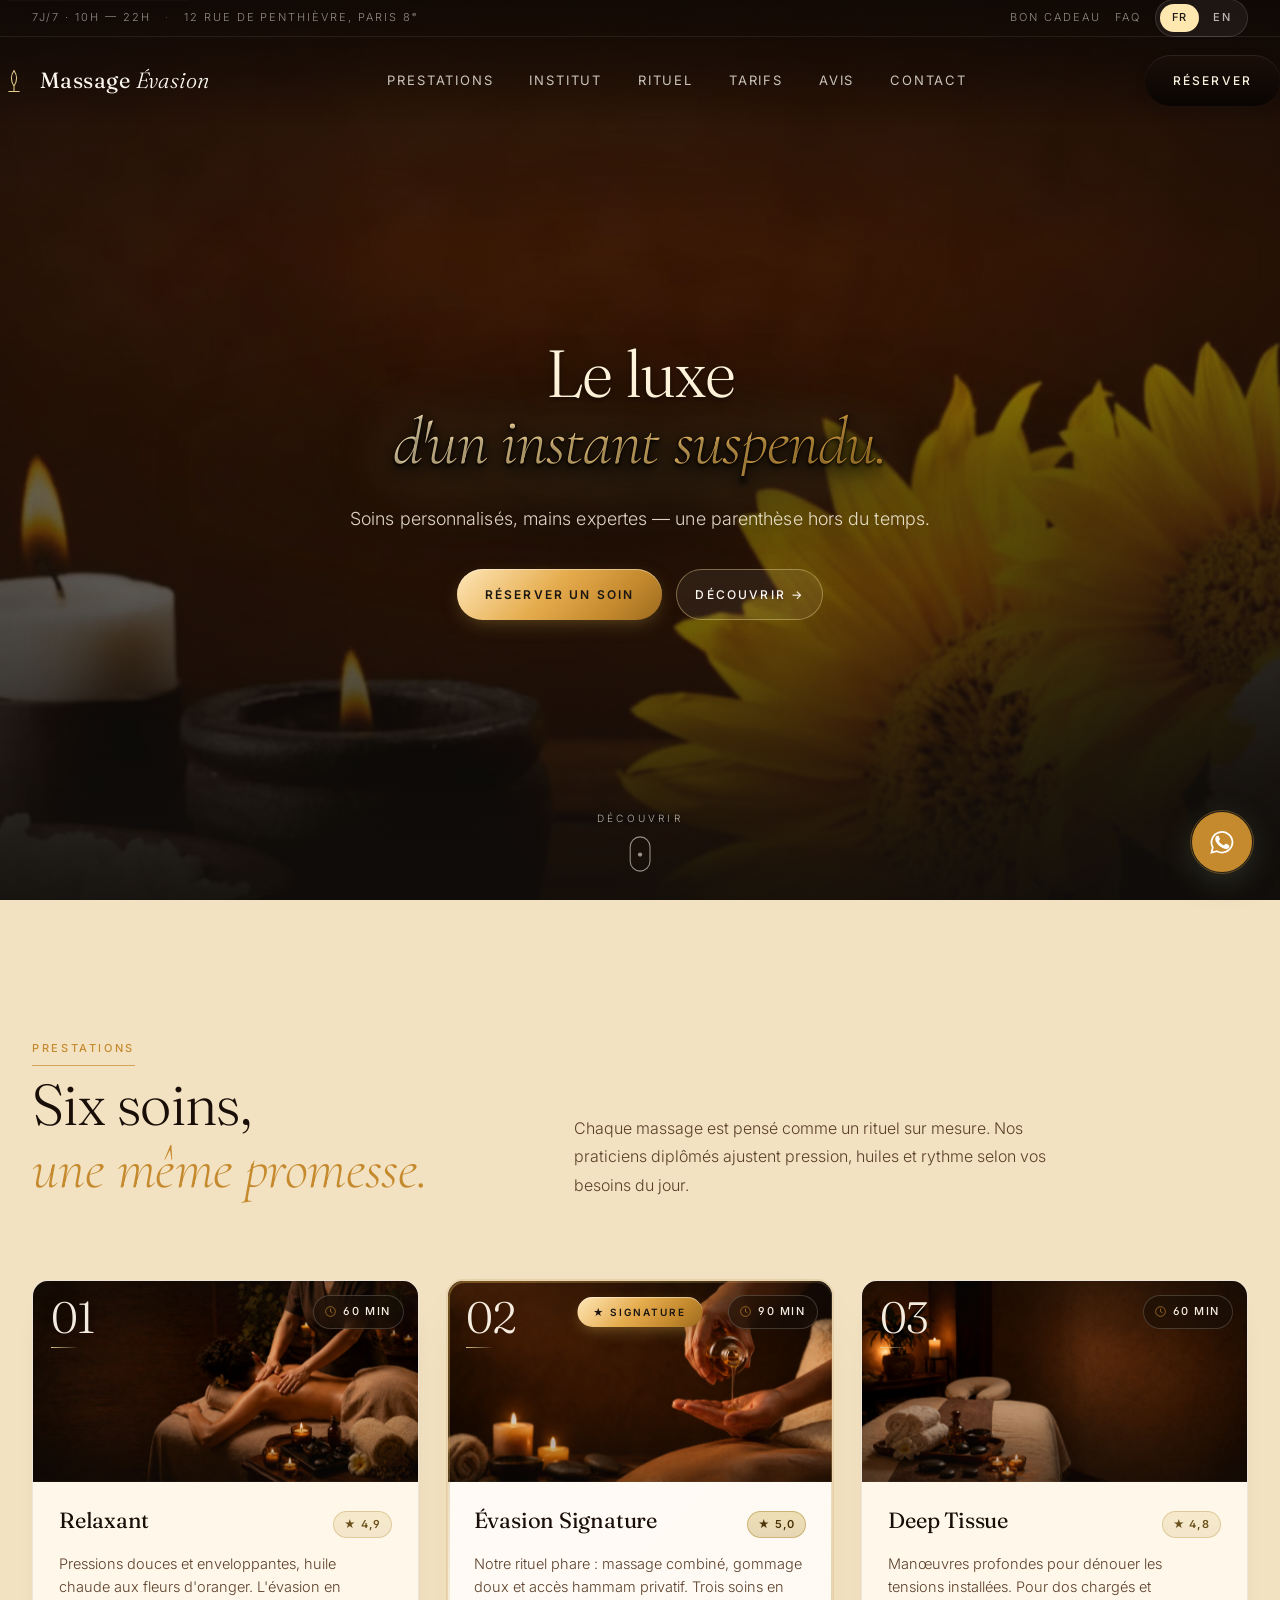
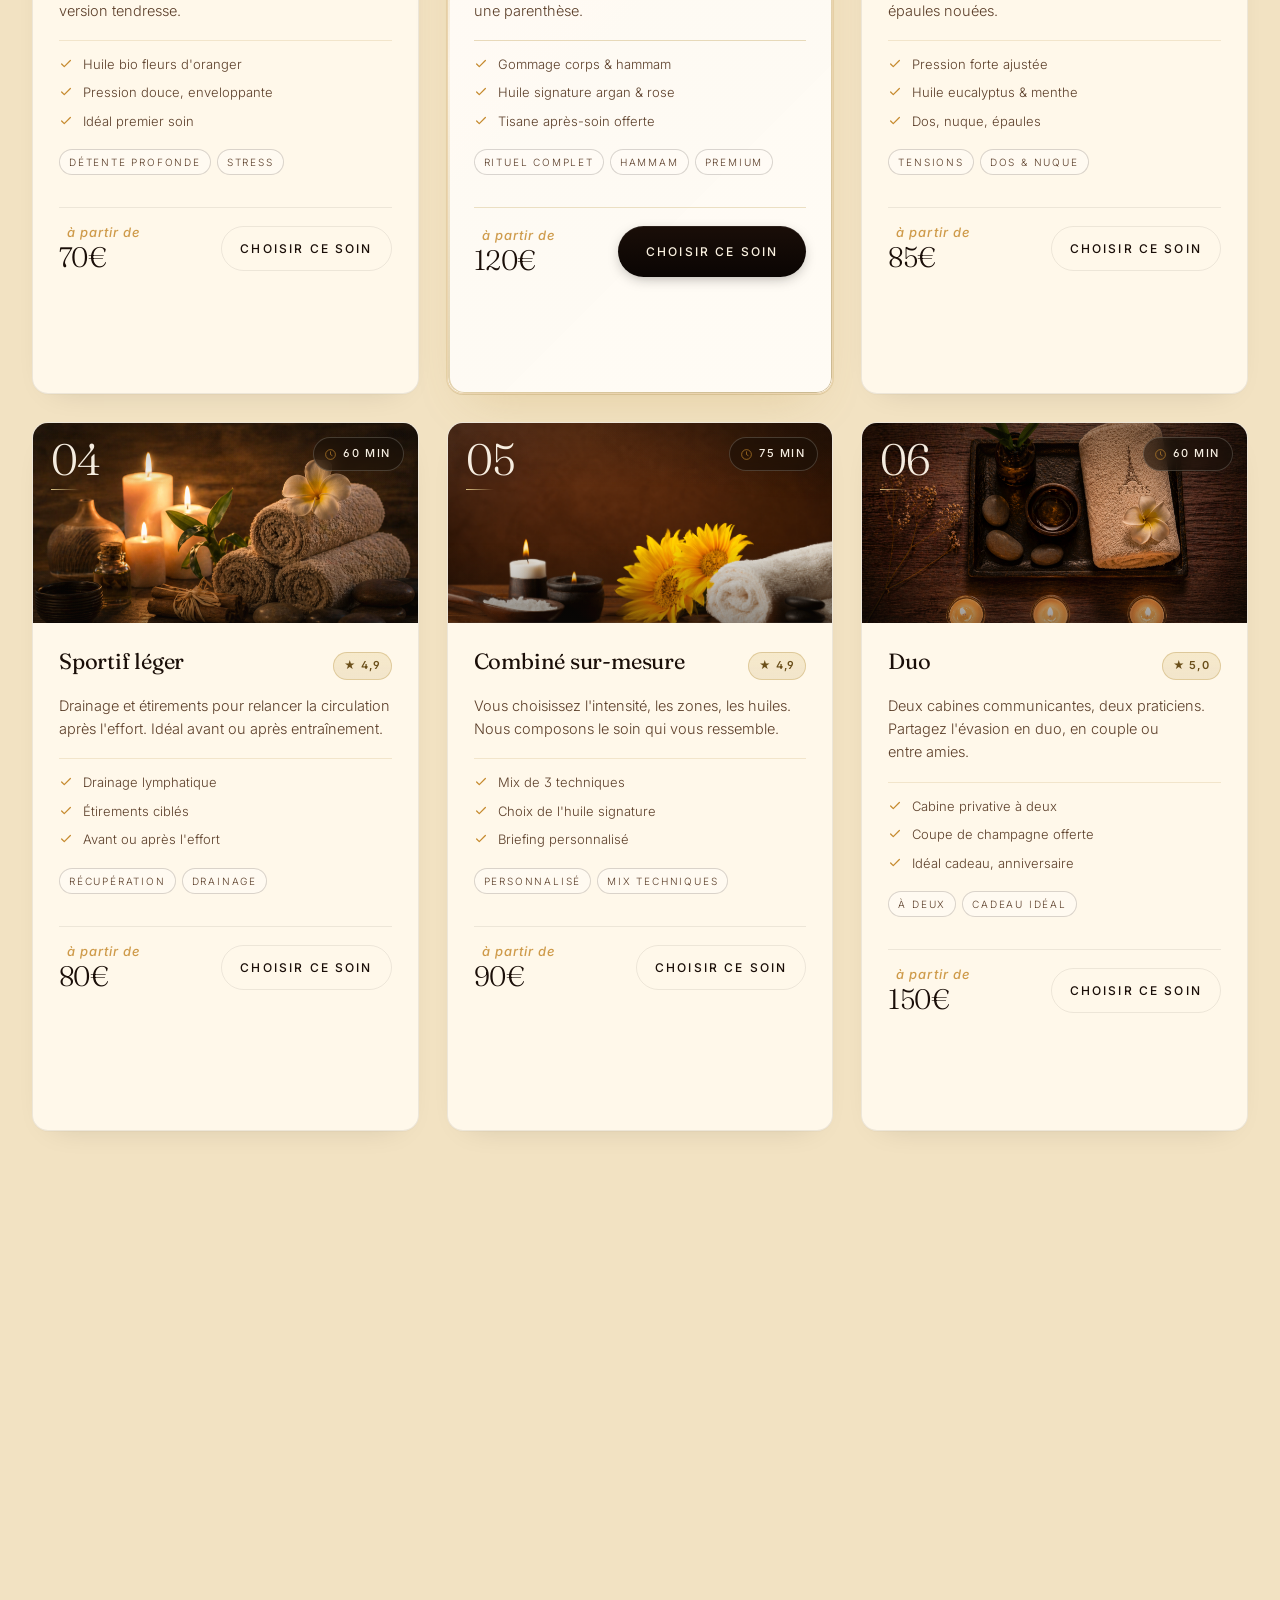
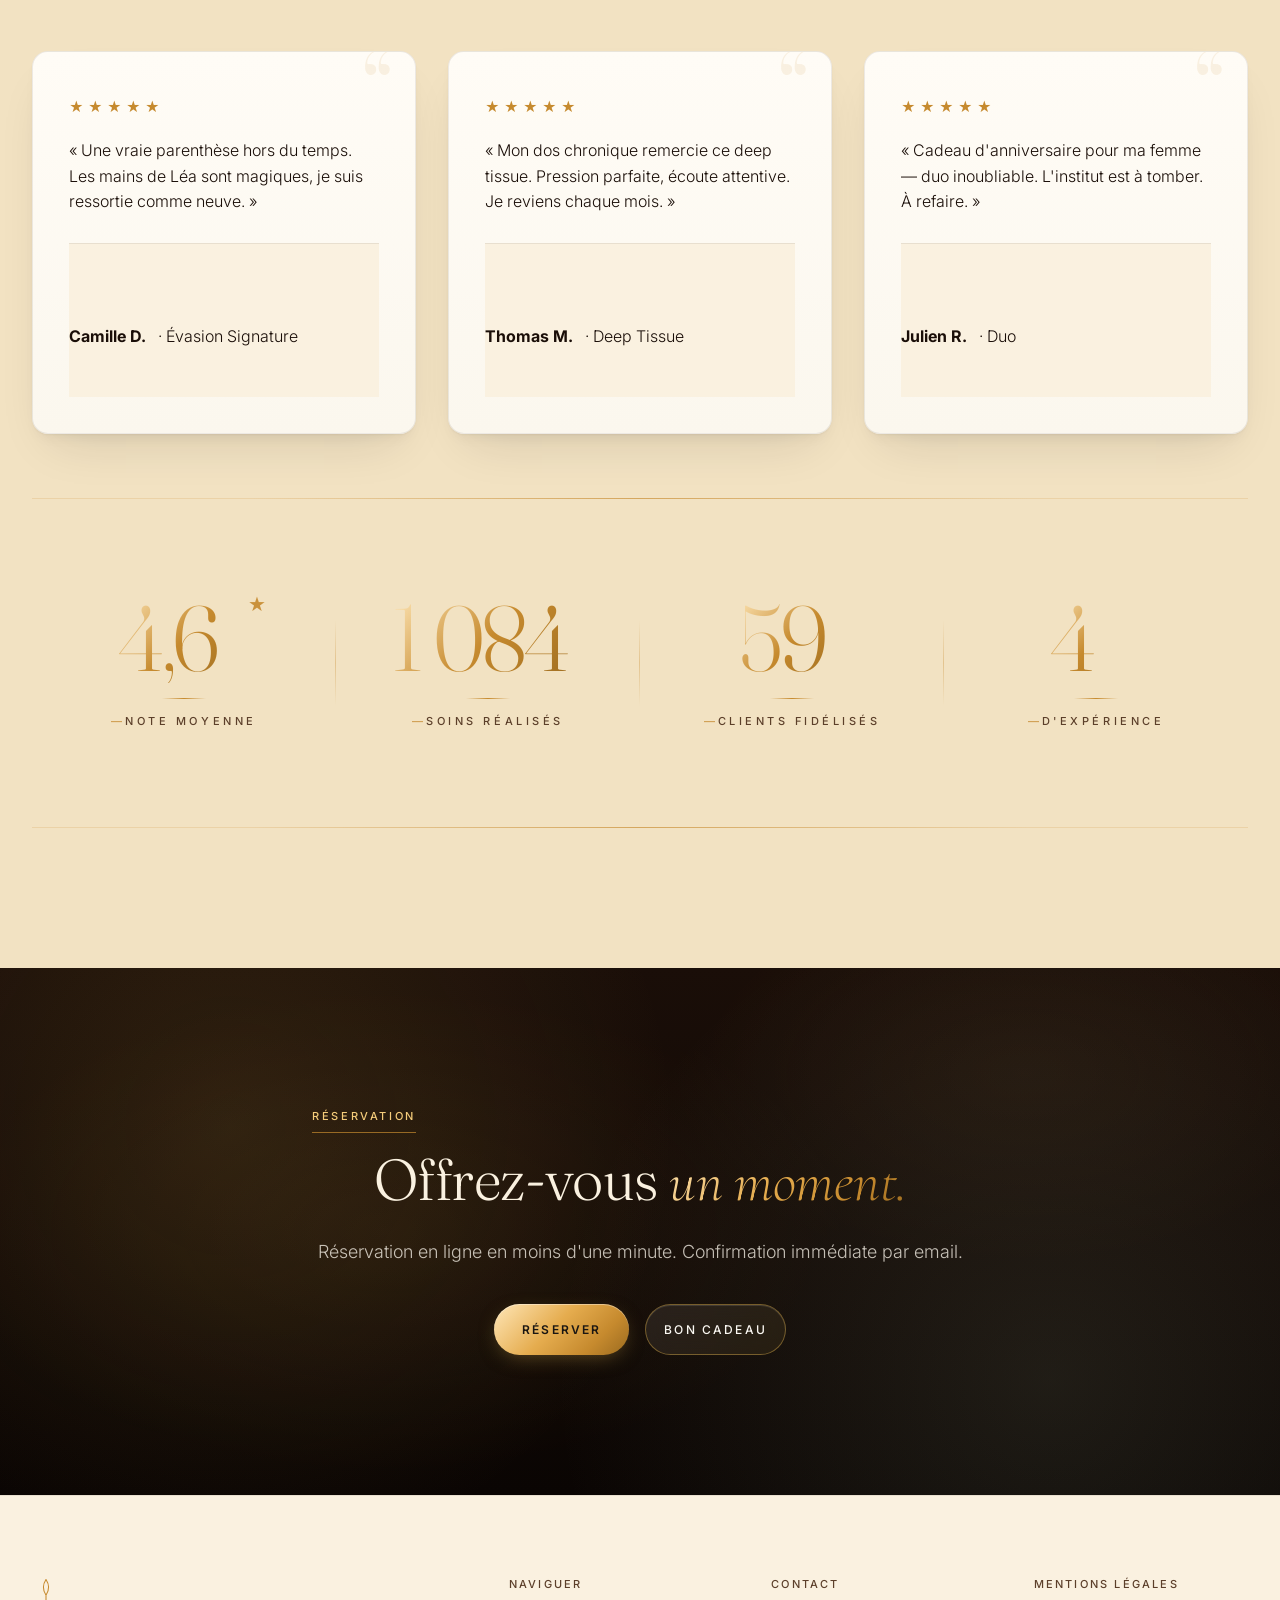
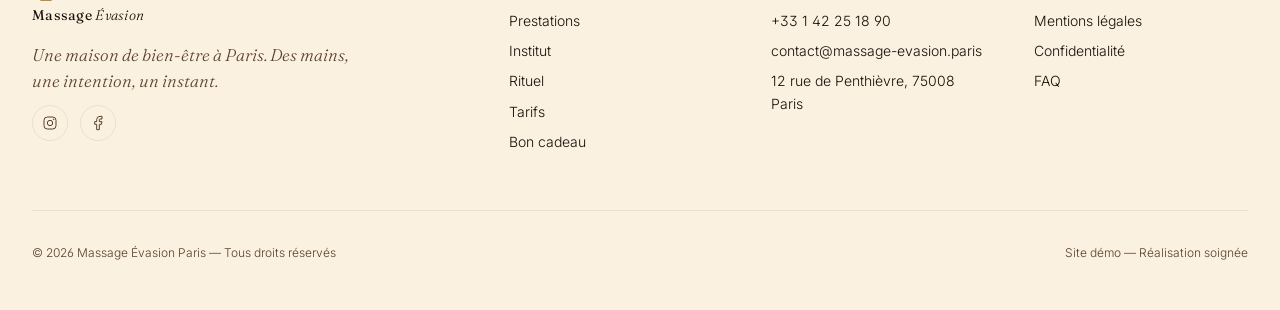
==== commit 3d025a83: "fix(home): hero italic plus lisible (drop-shadow noir + halo radial), suppression section galerie 'N" ====
--- a/index.html
+++ b/index.html
@@ -350,32 +350,6 @@
   </div>
 </section>
 
-<!-- ============== GALERIE ============== -->
-<section class="section">
-  <div class="wrap">
-    <header class="section-head">
-      <div>
-        <div class="section-label fade-up"><span class="under" data-i18n="gal.label">Notre institut</span></div>
-        <h2 class="section-title fade-up d1">
-          <span data-i18n="gal.title1">Un écrin pensé</span><br />
-          <em data-i18n="gal.title2">pour s'évader.</em>
-        </h2>
-      </div>
-      <p class="section-desc fade-up d2" data-i18n="gal.desc">
-        Cabines feutrées, bois clair, lumière tamisée, senteurs d'eucalyptus. Tout est pensé pour que l'instant soit le vôtre.
-      </p>
-    </header>
-
-    <div class="gallery-grid">
-      <figure class="fade-up tall"><img src="https://images.unsplash.com/photo-1600334089648-b0d9d3028eb2?w=800&q=80" alt="Cabine de massage" loading="lazy" /></figure>
-      <figure class="fade-up d1"><img src="https://images.unsplash.com/photo-1540555700478-4be289fbecef?w=800&q=80" alt="Espace bien-être" loading="lazy" /></figure>
-      <figure class="fade-up d2"><img src="https://images.unsplash.com/photo-1583416750470-965b2707b355?w=800&q=80" alt="Hammam privatif" loading="lazy" /></figure>
-      <figure class="fade-up d1"><img src="https://images.unsplash.com/photo-1519823551278-64ac92734fb1?w=800&q=80" alt="Salon d'accueil" loading="lazy" /></figure>
-      <figure class="fade-up d2 tall"><img src="https://images.unsplash.com/photo-1591343395082-e120087004b4?w=800&q=80" alt="Détail bois clair" loading="lazy" /></figure>
-    </div>
-  </div>
-</section>
-
 <!-- ============== AVIS ============== -->
 <section class="section bg-soft">
   <div class="wrap">
--- a/assets/css/layout.css
+++ b/assets/css/layout.css
@@ -918,6 +918,21 @@
   align-items: center;
   gap: 28px;
 }
+/* Halo sombre derriere le bloc texte — boost contraste sur zones claires (fleurs, bougies) */
+.hero-cine-inner::before {
+  content: "";
+  position: absolute;
+  z-index: -1;
+  left: 50%;
+  top: 48%;
+  transform: translate(-50%, -50%);
+  width: min(900px, 95%);
+  height: 78%;
+  background:
+    radial-gradient(ellipse 60% 55% at 50% 50%, rgba(15,12,9,.62) 0%, rgba(15,12,9,.42) 35%, rgba(15,12,9,.18) 65%, transparent 100%);
+  filter: blur(18px);
+  pointer-events: none;
+}
 
 .hero-cine-eyebrow {
   display: inline-flex;
@@ -958,12 +973,17 @@
   font-family: var(--font-italic);
   font-style: italic;
   font-weight: 300;
-  background: linear-gradient(135deg, #FFE7B8 0%, #F5CC7A 40%, #E5AC4E 70%, #C68A2E 100%);
+  background: linear-gradient(135deg, #FFEFC8 0%, #FAD58A 40%, #EBB658 70%, #CE942F 100%);
   -webkit-background-clip: text;
           background-clip: text;
   -webkit-text-fill-color: transparent;
   color: transparent;
-  filter: drop-shadow(0 4px 24px rgba(229,172,78,.35));
+  /* Triple drop-shadow : noir profond + halo or + glow doux pour rester lisible sur fleurs claires */
+  filter:
+    drop-shadow(0 1px 1px rgba(0,0,0,.85))
+    drop-shadow(0 3px 8px rgba(0,0,0,.7))
+    drop-shadow(0 0 24px rgba(0,0,0,.45))
+    drop-shadow(0 4px 28px rgba(229,172,78,.32));
 }
 
 .hero-cine-lead {
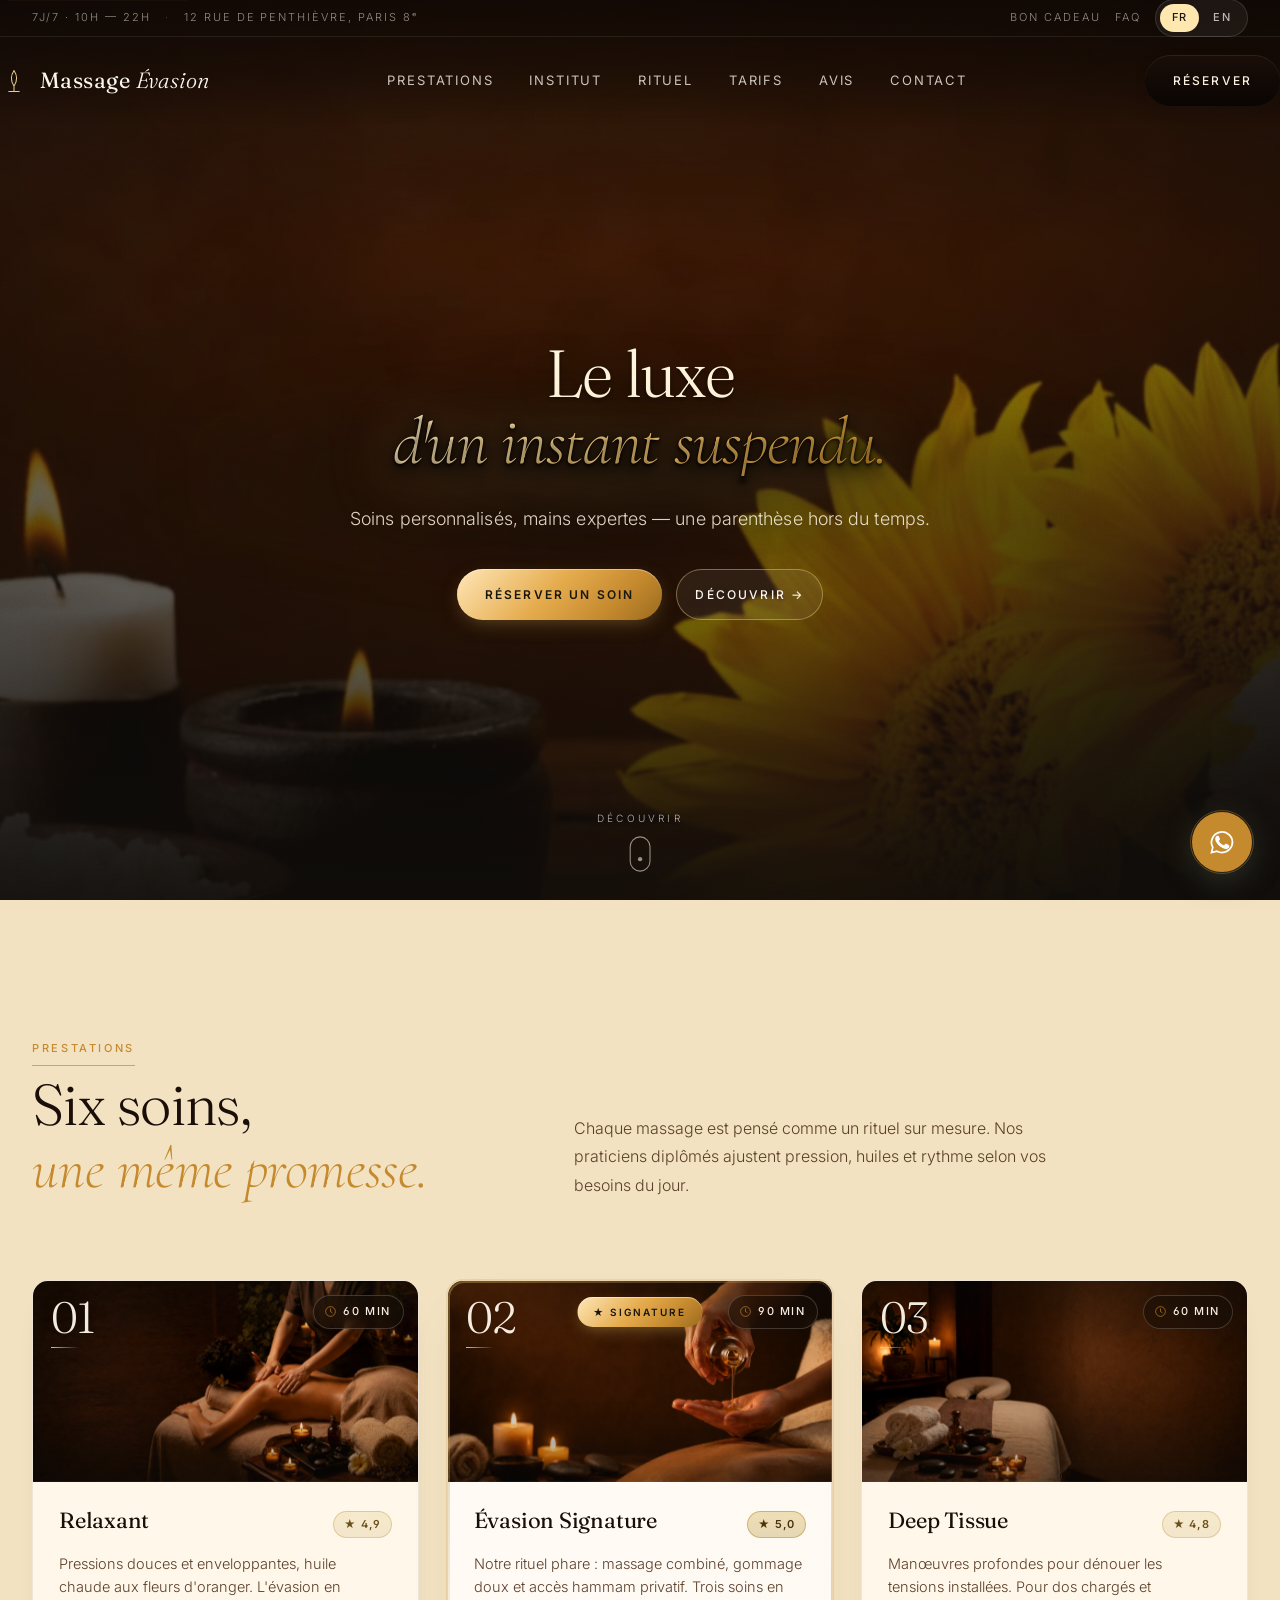
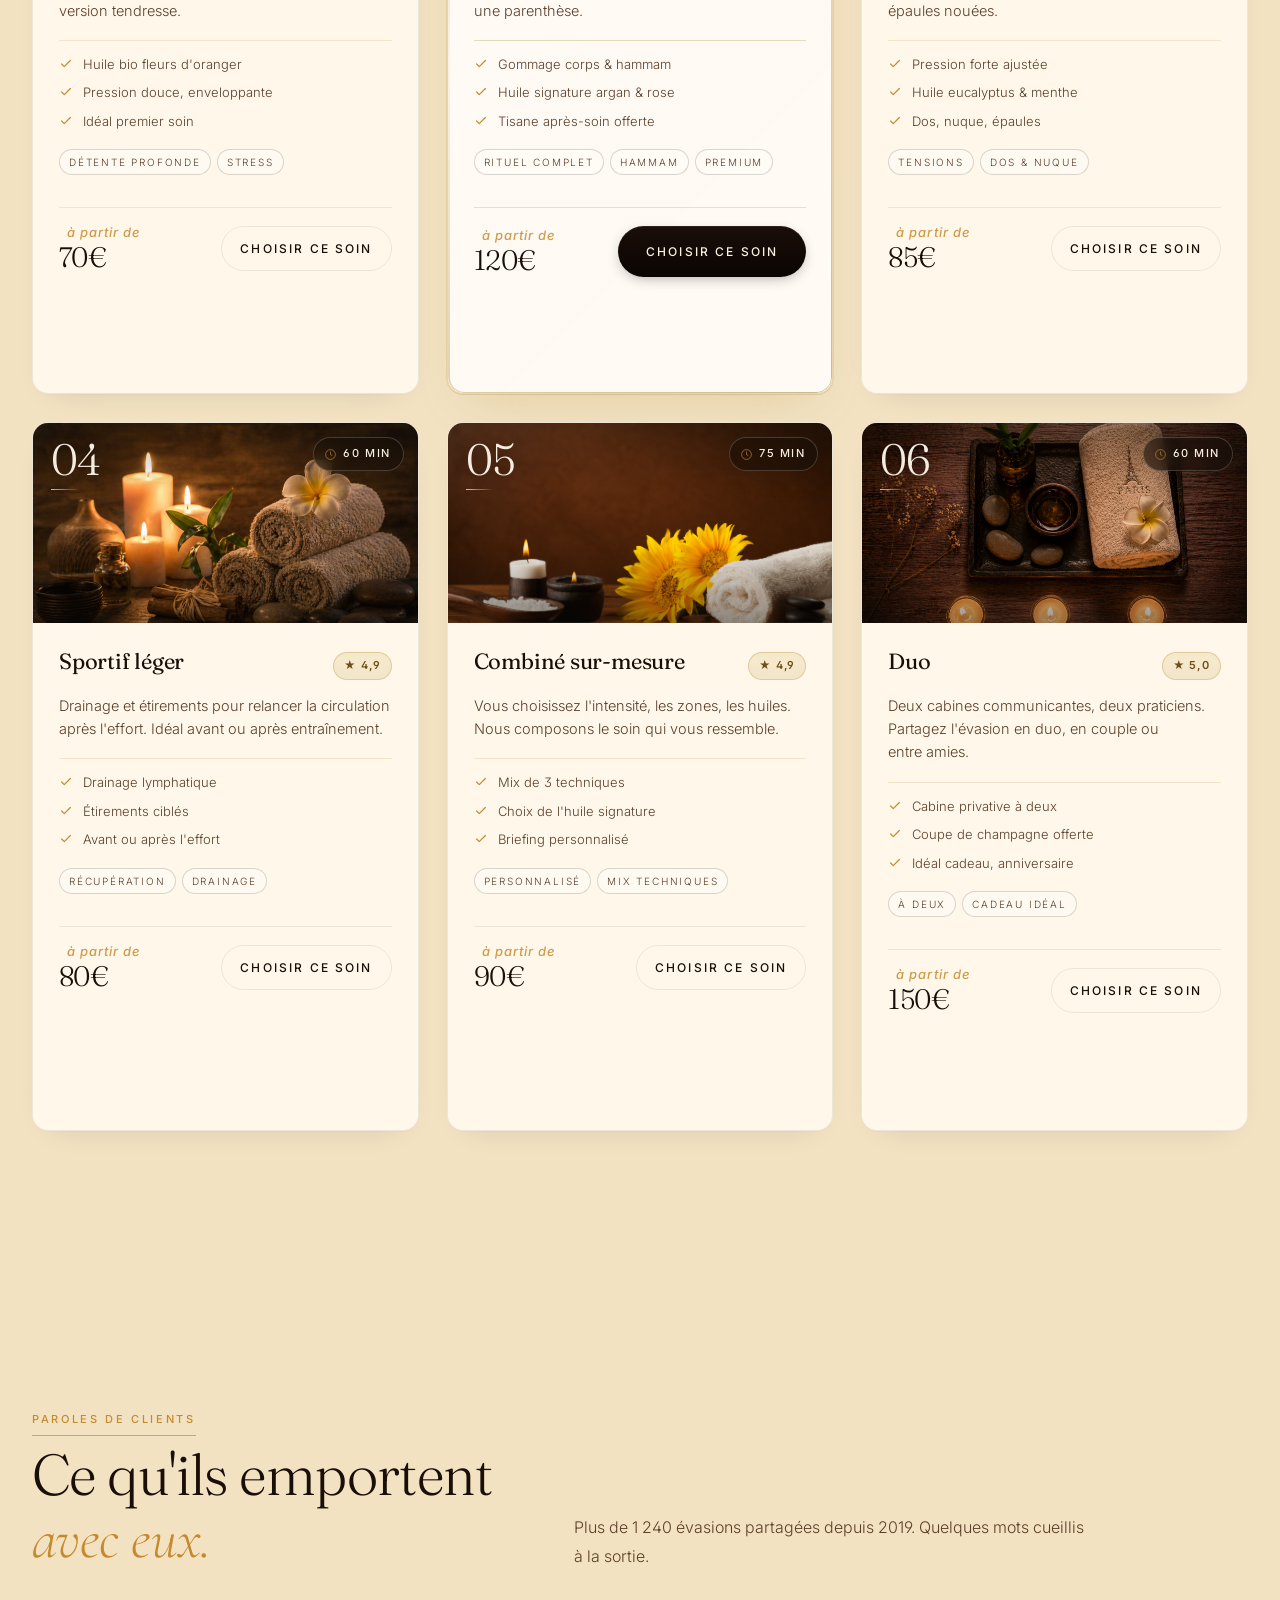
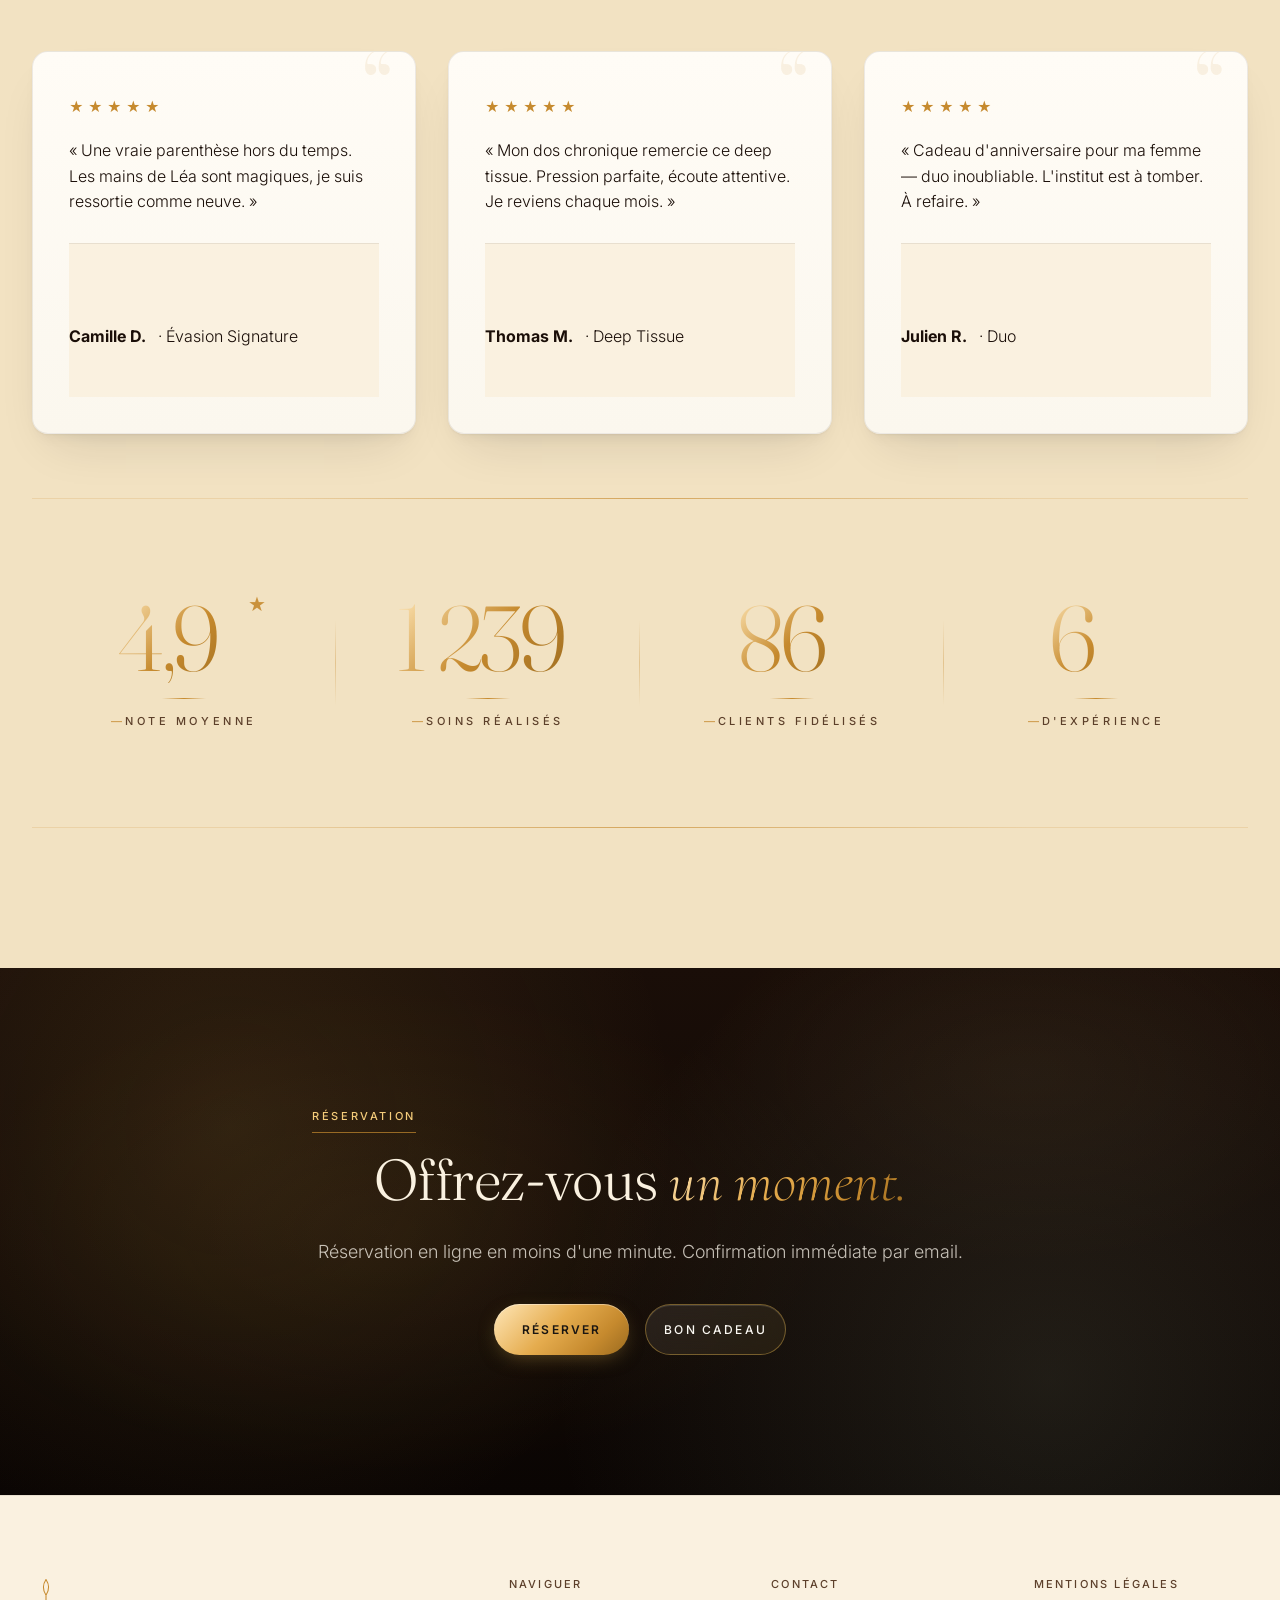
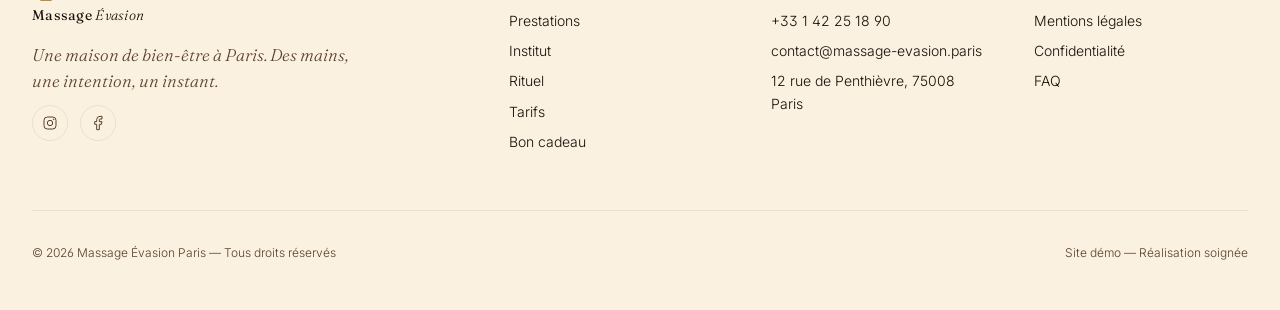
==== commit 044e995a: "feat(mobile): adaptation mobile avancee - dvh/svh, safe-area, touch-targets 44px, sticky CTA, hover-" ====
--- a/index.html
+++ b/index.html
@@ -43,6 +43,7 @@
 <link rel="stylesheet" href="assets/css/base.css" />
 <link rel="stylesheet" href="assets/css/components.css" />
 <link rel="stylesheet" href="assets/css/layout.css" />
+<link rel="stylesheet" href="assets/css/mobile.css" />
 
 <!-- Schema.org JSON-LD -->
 <script type="application/ld+json">
@@ -460,6 +461,14 @@
 <!-- ============== BACK TO TOP ============== -->
 <button class="back-top" aria-label="Retour en haut" data-i18n="back.top" data-i18n-attr="aria-label">↑</button>
 
+<!-- ============== STICKY MOBILE CTA (visible mobile uniquement, après hero) ============== -->
+<div class="sticky-mobile-cta" aria-hidden="true">
+  <a href="tel:+33142251890" class="sticky-call" aria-label="Appeler">
+    <svg viewBox="0 0 24 24" fill="none" stroke="currentColor" stroke-width="1.6" stroke-linecap="round" stroke-linejoin="round" aria-hidden="true"><path d="M22 16.92v3a2 2 0 0 1-2.18 2 19.79 19.79 0 0 1-8.63-3.07 19.5 19.5 0 0 1-6-6 19.79 19.79 0 0 1-3.07-8.67A2 2 0 0 1 4.11 2h3a2 2 0 0 1 2 1.72c.13.96.37 1.9.72 2.81a2 2 0 0 1-.45 2.11L8.09 9.91a16 16 0 0 0 6 6l1.27-1.27a2 2 0 0 1 2.11-.45c.91.35 1.85.59 2.81.72A2 2 0 0 1 22 16.92z"/></svg>
+  </a>
+  <a href="reservation.html" class="btn btn-primary" data-i18n="cta.book">Réserver un soin</a>
+</div>
+
 <!-- Scripts -->
 <script src="assets/js/i18n.js" defer></script>
 <script src="assets/js/modal.js" defer></script>
--- a/assets/css/mobile.css
+++ b/assets/css/mobile.css
@@ -0,0 +1,581 @@
+/* ============================================================
+   MOBILE.CSS — Optimisations mobile avancées
+   Techniques : dvh/svh, safe-area, container queries,
+   touch-targets ≥44px, sticky CTA, hover-only on hover devices
+   Charge APRÈS layout.css pour bien override
+   ============================================================ */
+
+/* ============================================================
+   1. ROOT — fluid type, viewport units modernes, tap highlight
+   ============================================================ */
+:root {
+  --safe-top: env(safe-area-inset-top, 0px);
+  --safe-bottom: env(safe-area-inset-bottom, 0px);
+  --safe-left: env(safe-area-inset-left, 0px);
+  --safe-right: env(safe-area-inset-right, 0px);
+  --tap-target: 44px;             /* Apple HIG / WCAG 2.5.5 */
+  --mobile-gutter: clamp(16px, 4.5vw, 24px);
+}
+
+html {
+  -webkit-text-size-adjust: 100%;
+  text-size-adjust: 100%;
+  -webkit-tap-highlight-color: rgba(184, 147, 64, 0.18);
+}
+
+body {
+  /* Empêche le scroll horizontal des animations qui débordent en mobile */
+  overflow-x: clip;
+  /* Smooth fonts */
+  -webkit-font-smoothing: antialiased;
+  -moz-osx-font-smoothing: grayscale;
+}
+
+/* Toutes les images responsives par défaut */
+img, video, svg, picture {
+  max-width: 100%;
+  height: auto;
+}
+
+/* Désactiver hover sur écrans tactiles (évite les états collants) */
+@media (hover: none) {
+  *:hover { transition: none !important; }
+}
+
+/* ============================================================
+   2. INPUTS — empêche zoom iOS (font-size ≥ 16px)
+   ============================================================ */
+@media (max-width: 760px) {
+  input[type="text"],
+  input[type="email"],
+  input[type="tel"],
+  input[type="search"],
+  input[type="number"],
+  input[type="password"],
+  input[type="date"],
+  input[type="datetime-local"],
+  input[type="time"],
+  textarea,
+  select {
+    font-size: 16px !important;
+  }
+}
+
+/* ============================================================
+   3. NAV — burger plus généreux, padding safe-area
+   ============================================================ */
+@media (max-width: 760px) {
+  .nav,
+  nav#nav {
+    padding-top: calc(12px + var(--safe-top));
+    padding-left: calc(var(--mobile-gutter) + var(--safe-left));
+    padding-right: calc(var(--mobile-gutter) + var(--safe-right));
+  }
+
+  .burger,
+  .nav .burger {
+    width: var(--tap-target);
+    height: var(--tap-target);
+    min-width: var(--tap-target);
+    display: inline-flex;
+    align-items: center;
+    justify-content: center;
+    -webkit-tap-highlight-color: transparent;
+  }
+
+  /* Logo : taille adaptee, pas de troncature */
+  .brand,
+  .nav-brand,
+  .brand-mark {
+    font-size: clamp(17px, 4.4vw, 22px) !important;
+    white-space: nowrap;
+  }
+
+  /* Cache le bouton RESERVER desktop dans la nav (remplace par sticky CTA bas) */
+  .nav-cta,
+  .nav .btn-primary,
+  .nav-actions .btn-primary,
+  .nav-right .btn,
+  nav .btn-primary {
+    display: none !important;
+  }
+}
+
+/* Menu mobile plein écran avec safe-area */
+@media (max-width: 760px) {
+  .nav-mobile {
+    /* Use dynamic viewport height for mobile browsers (Safari URL bar) */
+    height: 100dvh;
+    height: 100svh; /* fallback small viewport */
+    padding-top: calc(80px + var(--safe-top));
+    padding-bottom: calc(40px + var(--safe-bottom));
+    padding-left: calc(var(--mobile-gutter) + var(--safe-left));
+    padding-right: calc(var(--mobile-gutter) + var(--safe-right));
+    overflow-y: auto;
+    -webkit-overflow-scrolling: touch;
+  }
+
+  .nav-mobile a {
+    display: flex;
+    align-items: center;
+    min-height: var(--tap-target);
+    padding: 14px 8px;
+    font-size: 22px;
+    border-bottom: 1px solid rgba(184,147,64,.15);
+  }
+}
+
+/* ============================================================
+   4. HERO — dvh, suppression parallax, hauteur écran réelle
+   ============================================================ */
+@media (max-width: 760px) {
+  .hero-cine {
+    /* dvh = dynamic viewport height (suit la barre d'URL Safari/Chrome mobile) */
+    min-height: 100dvh;
+    min-height: 100svh;
+    padding-top: calc(80px + var(--safe-top));
+    padding-bottom: calc(60px + var(--safe-bottom));
+    padding-left: calc(var(--mobile-gutter) + var(--safe-left));
+    padding-right: calc(var(--mobile-gutter) + var(--safe-right));
+  }
+
+  .hero-cine-inner {
+    width: 100%;
+    gap: 20px;
+  }
+
+  .hero-cine-title {
+    font-size: clamp(34px, 9.5vw, 56px);
+    line-height: 1.05;
+  }
+
+  .hero-cine-lead {
+    font-size: 15px;
+    line-height: 1.6;
+    padding: 0 4px;
+  }
+
+  /* CTAs mobile : pleine largeur, empilés */
+  .hero-cine-ctas {
+    flex-direction: column;
+    width: 100%;
+    max-width: 320px;
+    gap: 10px;
+  }
+  .hero-cine-ctas .btn {
+    width: 100%;
+    min-height: var(--tap-target);
+  }
+
+  /* Désactive le zoom infini de la vidéo en mobile (perfs) */
+  .hero-cine-video {
+    animation: none !important;
+    transform: scale(1.4) !important;
+    transform-origin: center 60%;
+  }
+
+  /* Halo derrière le titre élargi sur mobile pour mieux contraster */
+  .hero-cine-inner::before {
+    width: 110%;
+    height: 70%;
+    filter: blur(14px);
+  }
+
+  .hero-cine-eyebrow {
+    font-size: 10px;
+    letter-spacing: 0.28em;
+  }
+
+  .hero-cine-meta {
+    flex-wrap: wrap;
+    justify-content: center;
+    gap: 8px 14px;
+  }
+
+  .hero-cine-scroll {
+    bottom: calc(20px + var(--safe-bottom));
+    font-size: 9px;
+    letter-spacing: 0.3em;
+  }
+}
+
+/* ============================================================
+   5. SECTIONS — gutters cohérents + spacing réduit mobile
+   ============================================================ */
+@media (max-width: 760px) {
+  .section,
+  section.section {
+    padding-top: clamp(48px, 12vw, 72px);
+    padding-bottom: clamp(48px, 12vw, 72px);
+  }
+
+  .wrap,
+  .container {
+    padding-left: calc(var(--mobile-gutter) + var(--safe-left));
+    padding-right: calc(var(--mobile-gutter) + var(--safe-right));
+  }
+
+  /* Section heads : empile titre/desc */
+  .section-head {
+    grid-template-columns: 1fr !important;
+    gap: 20px;
+  }
+
+  .section-title {
+    font-size: clamp(28px, 7.4vw, 42px);
+    line-height: 1.1;
+  }
+
+  .section-desc {
+    font-size: 15px;
+    line-height: 1.6;
+    max-width: 100%;
+  }
+}
+
+/* ============================================================
+   6. PRESTA CARDS — image plus haute, padding réduit
+   ============================================================ */
+@media (max-width: 680px) {
+  .presta-grid:has(.presta-img) {
+    grid-template-columns: 1fr;
+    gap: 18px;
+  }
+
+  .presta-card:has(.presta-img) .presta-body {
+    padding: 22px 20px 24px;
+    gap: 12px;
+  }
+
+  .presta-img { aspect-ratio: 16 / 11; }
+
+  .presta-num {
+    font-size: 36px;
+    top: 12px;
+    left: 14px;
+  }
+
+  .presta-img .presta-duration {
+    font-size: 10px;
+    padding: 6px 10px 6px 8px;
+    top: 12px;
+    right: 12px;
+  }
+
+  .presta-headline h3 { font-size: 22px; }
+
+  .presta-features li { font-size: 13px; }
+
+  .presta-card:has(.presta-img) .presta-foot {
+    flex-direction: row;
+    align-items: center;
+    justify-content: space-between;
+    flex-wrap: wrap;
+    gap: 10px;
+  }
+
+  .presta-card:has(.presta-img) .presta-price { font-size: 28px; }
+
+  .presta-card:has(.presta-img) .btn {
+    min-height: var(--tap-target);
+    padding-left: 18px;
+    padding-right: 18px;
+  }
+}
+
+/* ============================================================
+   7. STATS / REVIEWS-SUMMARY — 2x2 grid mobile
+   ============================================================ */
+@media (max-width: 760px) {
+  .reviews-summary,
+  .about-stats {
+    grid-template-columns: 1fr 1fr !important;
+    gap: 24px 16px !important;
+    padding: 32px 16px !important;
+  }
+
+  .rs-num {
+    font-size: clamp(40px, 10vw, 56px) !important;
+  }
+
+  .rs-label {
+    font-size: 11px !important;
+    letter-spacing: 0.14em !important;
+  }
+}
+
+@media (max-width: 380px) {
+  .reviews-summary,
+  .about-stats {
+    grid-template-columns: 1fr 1fr !important;
+    gap: 18px 10px !important;
+  }
+}
+
+/* ============================================================
+   8. REVIEWS — empile cartes
+   ============================================================ */
+@media (max-width: 760px) {
+  .reviews-grid {
+    grid-template-columns: 1fr !important;
+    gap: 16px !important;
+  }
+
+  .review {
+    padding: 24px 22px !important;
+  }
+}
+
+/* ============================================================
+   9. BOUTONS — touch-target garanti
+   ============================================================ */
+@media (max-width: 760px) {
+  .btn,
+  button.btn,
+  a.btn {
+    min-height: var(--tap-target);
+    padding-left: 22px;
+    padding-right: 22px;
+    display: inline-flex;
+    align-items: center;
+    justify-content: center;
+  }
+
+  .btn-sm {
+    min-height: 40px;
+    padding-left: 18px;
+    padding-right: 18px;
+    font-size: 12px;
+  }
+}
+
+/* ============================================================
+   10. FORMS — padding mobile
+   ============================================================ */
+@media (max-width: 760px) {
+  .form-group,
+  .field {
+    margin-bottom: 16px;
+  }
+
+  input, textarea, select {
+    padding: 14px 16px !important;
+    border-radius: 8px;
+  }
+
+  textarea { min-height: 120px; }
+
+  .booking-grid,
+  .contact-grid {
+    grid-template-columns: 1fr !important;
+    gap: 24px !important;
+  }
+}
+
+/* ============================================================
+   11. STICKY MOBILE CTA — barre fixe en bas (réservation)
+   Apparaît seulement sur mobile, hors hero
+   ============================================================ */
+.sticky-mobile-cta {
+  display: none;
+}
+
+@media (max-width: 760px) {
+  .sticky-mobile-cta {
+    display: flex;
+    position: fixed;
+    bottom: 0;
+    left: 0;
+    right: 0;
+    z-index: 90;
+    padding: 10px calc(var(--mobile-gutter) + var(--safe-left)) calc(10px + var(--safe-bottom)) calc(var(--mobile-gutter) + var(--safe-right));
+    background: rgba(20, 15, 10, 0.92);
+    -webkit-backdrop-filter: blur(14px) saturate(140%);
+            backdrop-filter: blur(14px) saturate(140%);
+    border-top: 1px solid rgba(184, 147, 64, 0.32);
+    box-shadow: 0 -8px 28px -16px rgba(0, 0, 0, 0.4);
+    gap: 10px;
+    transform: translateY(120%);
+    transition: transform 0.45s var(--ease-out, cubic-bezier(.22,.61,.36,1));
+    pointer-events: none;
+  }
+
+  .sticky-mobile-cta.show {
+    transform: translateY(0);
+    pointer-events: auto;
+  }
+
+  .sticky-mobile-cta .btn {
+    flex: 1 1 auto;
+    min-height: 48px;
+    font-size: 13px;
+    letter-spacing: 0.18em;
+  }
+
+  .sticky-mobile-cta .sticky-call {
+    flex: 0 0 48px;
+    width: 48px;
+    height: 48px;
+    border-radius: 999px;
+    background: rgba(229, 204, 140, 0.16);
+    border: 1px solid rgba(229, 204, 140, 0.45);
+    color: #FFE7B0;
+    display: inline-flex;
+    align-items: center;
+    justify-content: center;
+    text-decoration: none;
+  }
+  .sticky-mobile-cta .sticky-call svg { width: 20px; height: 20px; }
+
+  /* Pousse le footer pour pas que le CTA recouvre */
+  body { padding-bottom: 0; }
+
+  /* Cache le bouton WhatsApp flottant si sticky CTA visible (évite collision) */
+  .sticky-mobile-cta.show ~ .wa-float,
+  body:has(.sticky-mobile-cta.show) .wa-float {
+    bottom: calc(86px + var(--safe-bottom));
+  }
+}
+
+/* ============================================================
+   12. BACK-TOP — repositionne sur mobile pour pas chevaucher
+   ============================================================ */
+@media (max-width: 760px) {
+  .back-top {
+    bottom: calc(80px + var(--safe-bottom));
+    right: calc(16px + var(--safe-right));
+    width: 44px;
+    height: 44px;
+  }
+
+  .wa-float {
+    bottom: calc(20px + var(--safe-bottom));
+    right: calc(16px + var(--safe-right));
+  }
+}
+
+/* ============================================================
+   13. FAQ — touch-friendly accordéons
+   ============================================================ */
+@media (max-width: 760px) {
+  .faq-item summary,
+  .faq-question,
+  details > summary {
+    min-height: var(--tap-target);
+    padding: 16px 18px;
+    font-size: 15px;
+  }
+}
+
+/* ============================================================
+   14. PRESTATIONS PAGE / RITUEL — grilles
+   ============================================================ */
+@media (max-width: 760px) {
+  .presta-grid {
+    grid-template-columns: 1fr !important;
+  }
+
+  .tarifs-grid,
+  .pricing-grid {
+    grid-template-columns: 1fr !important;
+    gap: 16px !important;
+  }
+}
+
+/* ============================================================
+   15. FOOTER — padding mobile
+   ============================================================ */
+@media (max-width: 760px) {
+  .footer {
+    padding-top: 48px;
+    padding-bottom: calc(80px + var(--safe-bottom)); /* place pour sticky CTA */
+    padding-left: calc(var(--mobile-gutter) + var(--safe-left));
+    padding-right: calc(var(--mobile-gutter) + var(--safe-right));
+  }
+
+  .footer-grid,
+  .footer-cols {
+    grid-template-columns: 1fr !important;
+    gap: 32px !important;
+    text-align: left;
+  }
+}
+
+/* ============================================================
+   16. PAGE-HERO (pages internes) — taille adaptée
+   ============================================================ */
+@media (max-width: 760px) {
+  .page-hero {
+    padding-top: calc(120px + var(--safe-top));
+    padding-bottom: 60px;
+  }
+
+  .page-hero h1,
+  .page-hero-title {
+    font-size: clamp(32px, 8.4vw, 48px);
+    line-height: 1.1;
+  }
+}
+
+/* ============================================================
+   17. ANIMATIONS — réduction sur mobile bas-de-gamme
+   ============================================================ */
+@media (max-width: 760px) and (prefers-reduced-motion: no-preference) {
+  /* Réduit la durée des transitions sur mobile (perçoit moins le smooth) */
+  .fade-up {
+    transition-duration: 0.6s;
+  }
+}
+
+/* prefers-reduced-data : économie de batterie/data */
+@media (prefers-reduced-data: reduce) {
+  .hero-cine-video {
+    display: none;
+  }
+  .hero-cine {
+    background: linear-gradient(180deg, #1a1410 0%, #2a1f15 100%);
+  }
+}
+
+/* ============================================================
+   18. SCROLL — comportement mobile + scroll-padding nav
+   ============================================================ */
+html {
+  scroll-padding-top: 80px;
+  scroll-behavior: smooth;
+}
+
+@media (max-width: 760px) {
+  html {
+    scroll-padding-top: 70px;
+  }
+}
+
+/* Désactive smooth-scroll si reduced motion */
+@media (prefers-reduced-motion: reduce) {
+  html { scroll-behavior: auto; }
+}
+
+/* ============================================================
+   19. LANDSCAPE PHONE — hero compact
+   ============================================================ */
+@media (max-width: 920px) and (orientation: landscape) and (max-height: 500px) {
+  .hero-cine {
+    min-height: 100svh;
+    padding-top: 80px;
+    padding-bottom: 40px;
+  }
+  .hero-cine-title { font-size: clamp(28px, 5vw, 40px); }
+  .hero-cine-lead { font-size: 14px; }
+  .hero-cine-scroll { display: none; }
+}
+
+/* ============================================================
+   20. PRINT — masque éléments interactifs
+   ============================================================ */
+@media print {
+  .nav, .nav-mobile, .burger, .wa-float, .back-top,
+  .sticky-mobile-cta, .hero-cine-video, .hero-cine-scroll {
+    display: none !important;
+  }
+}
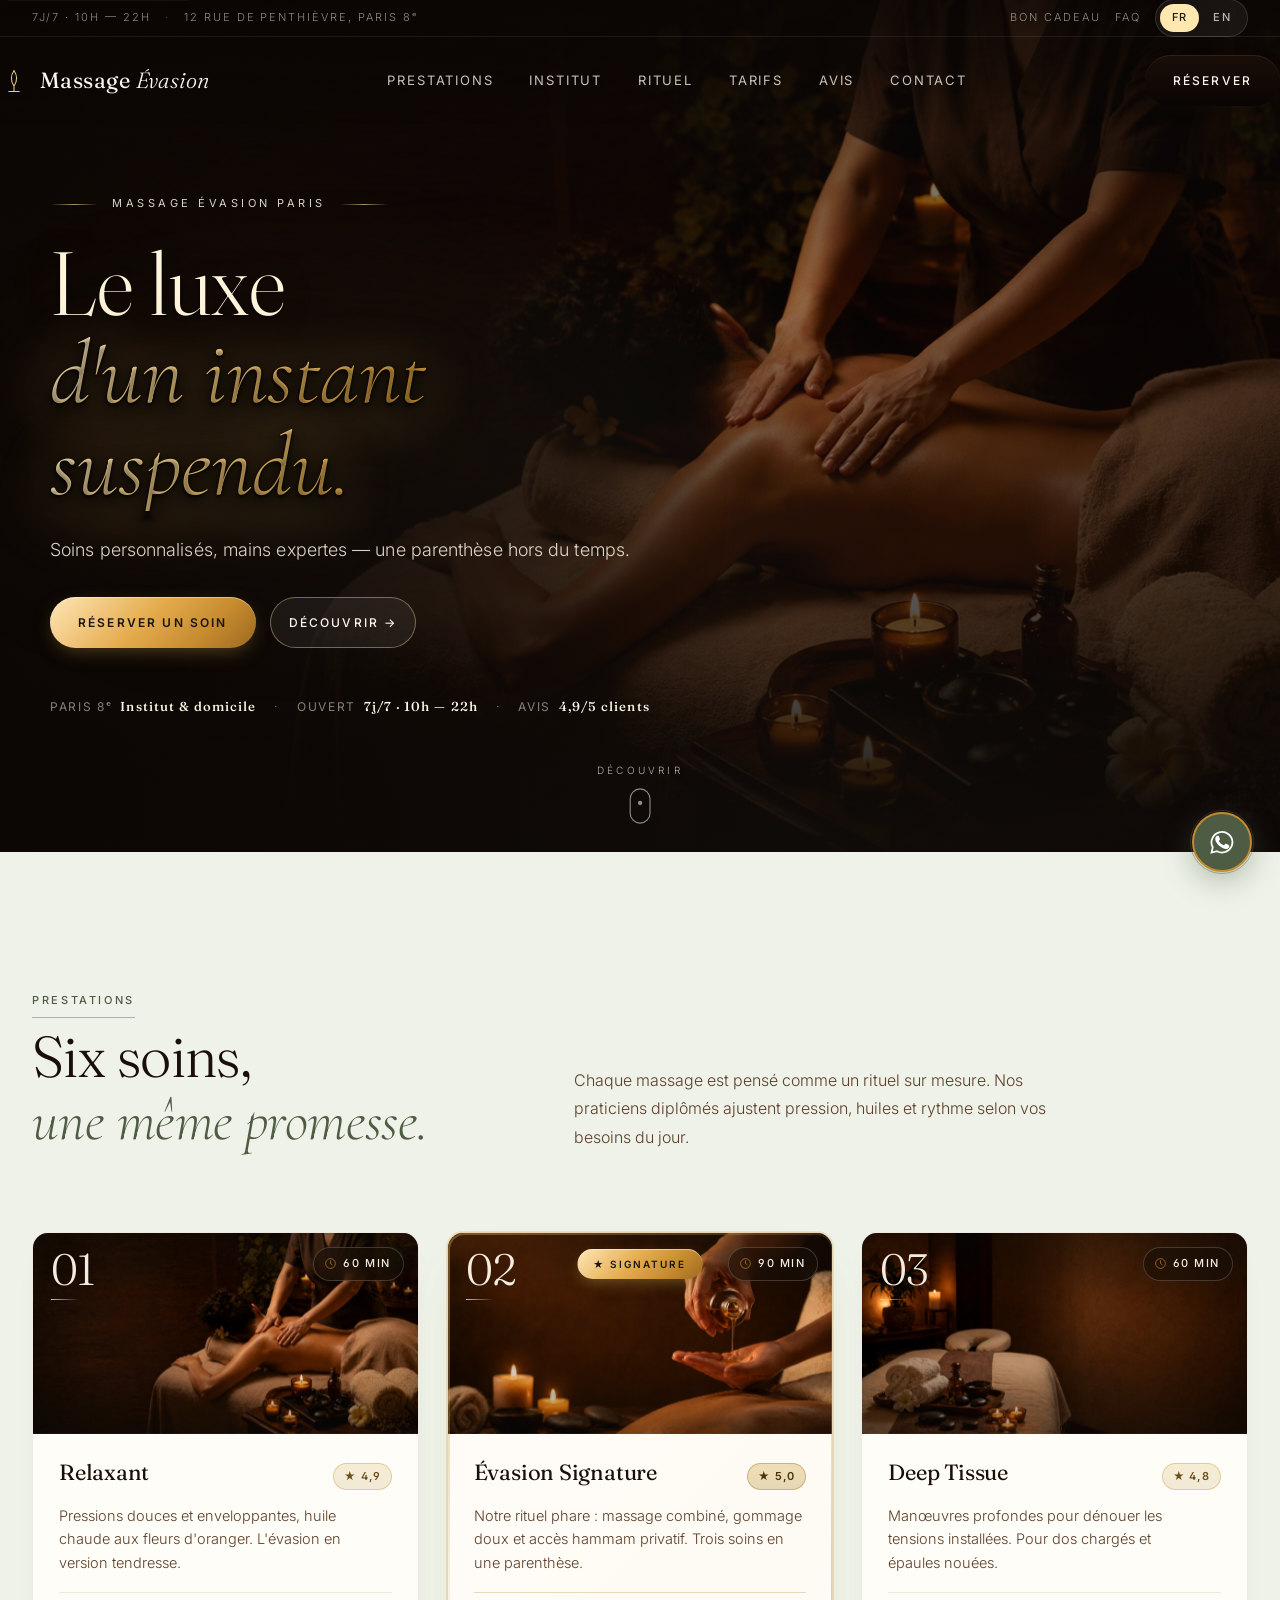
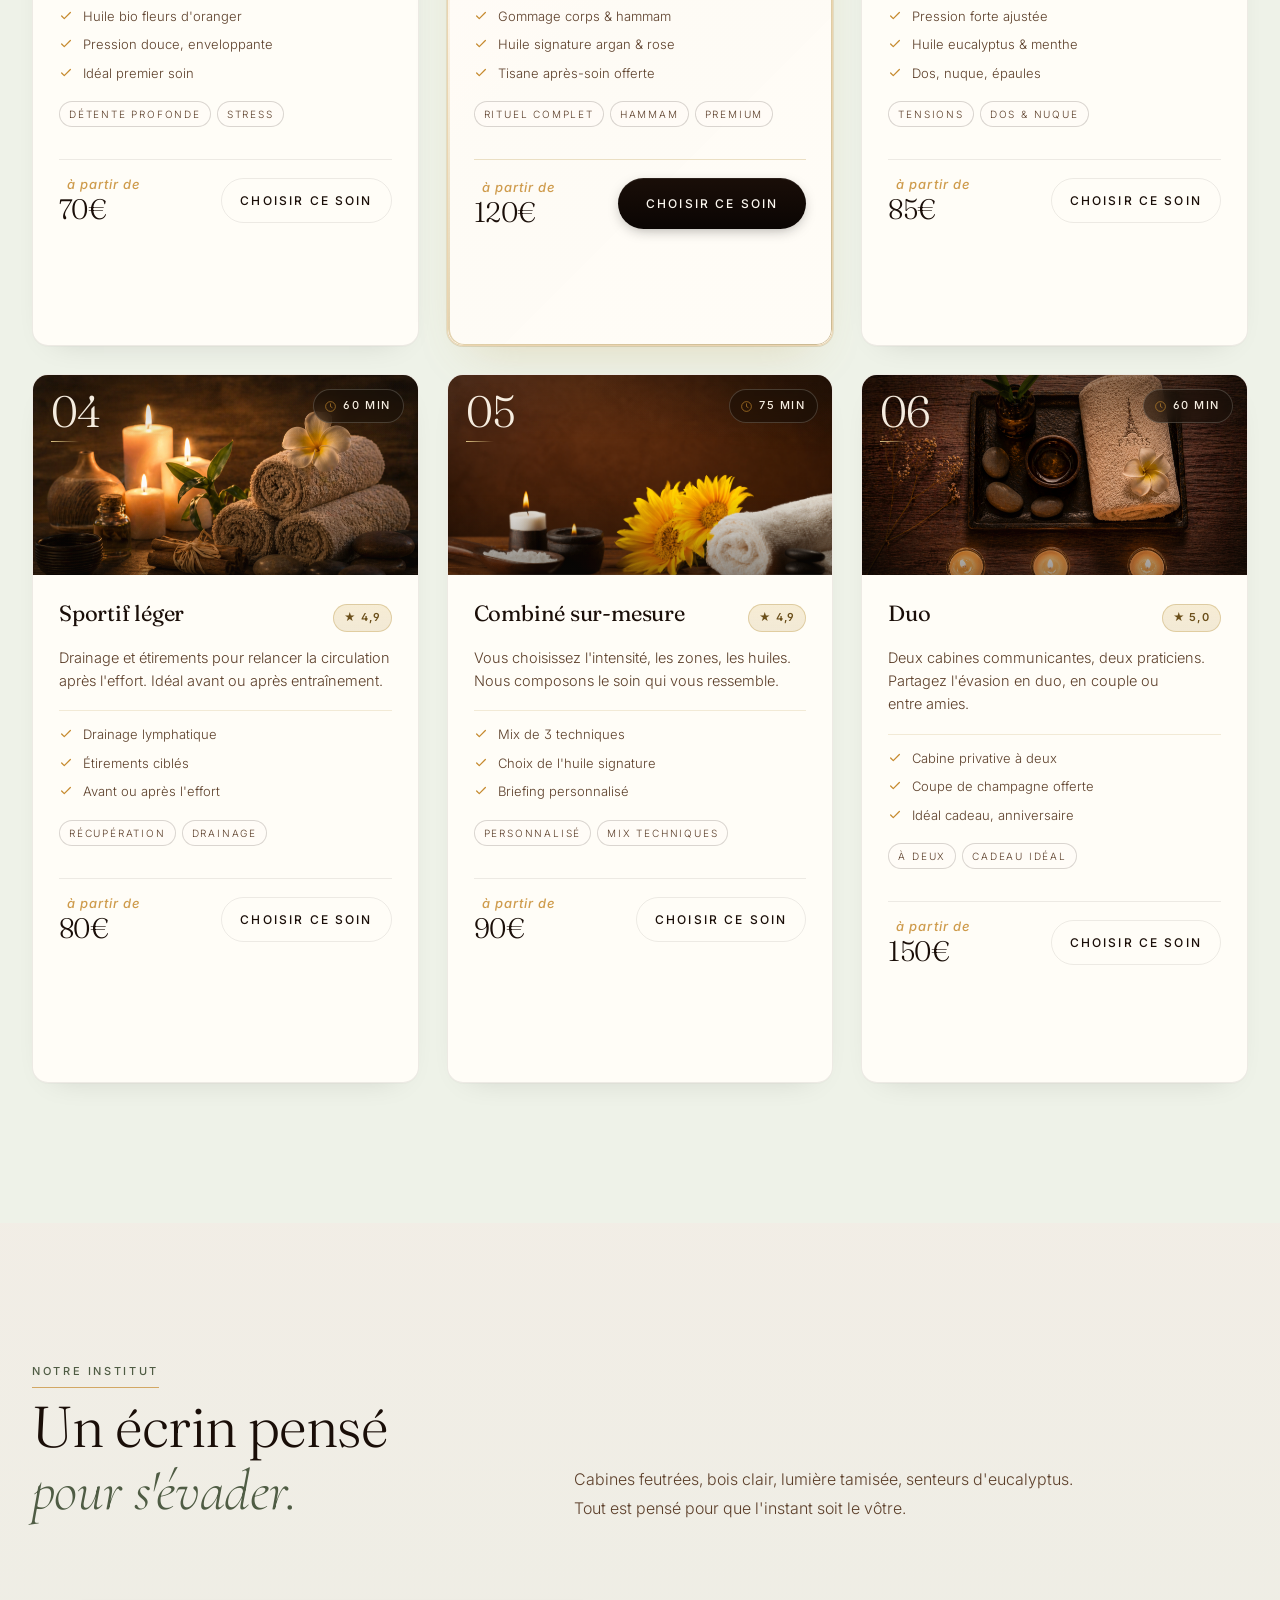
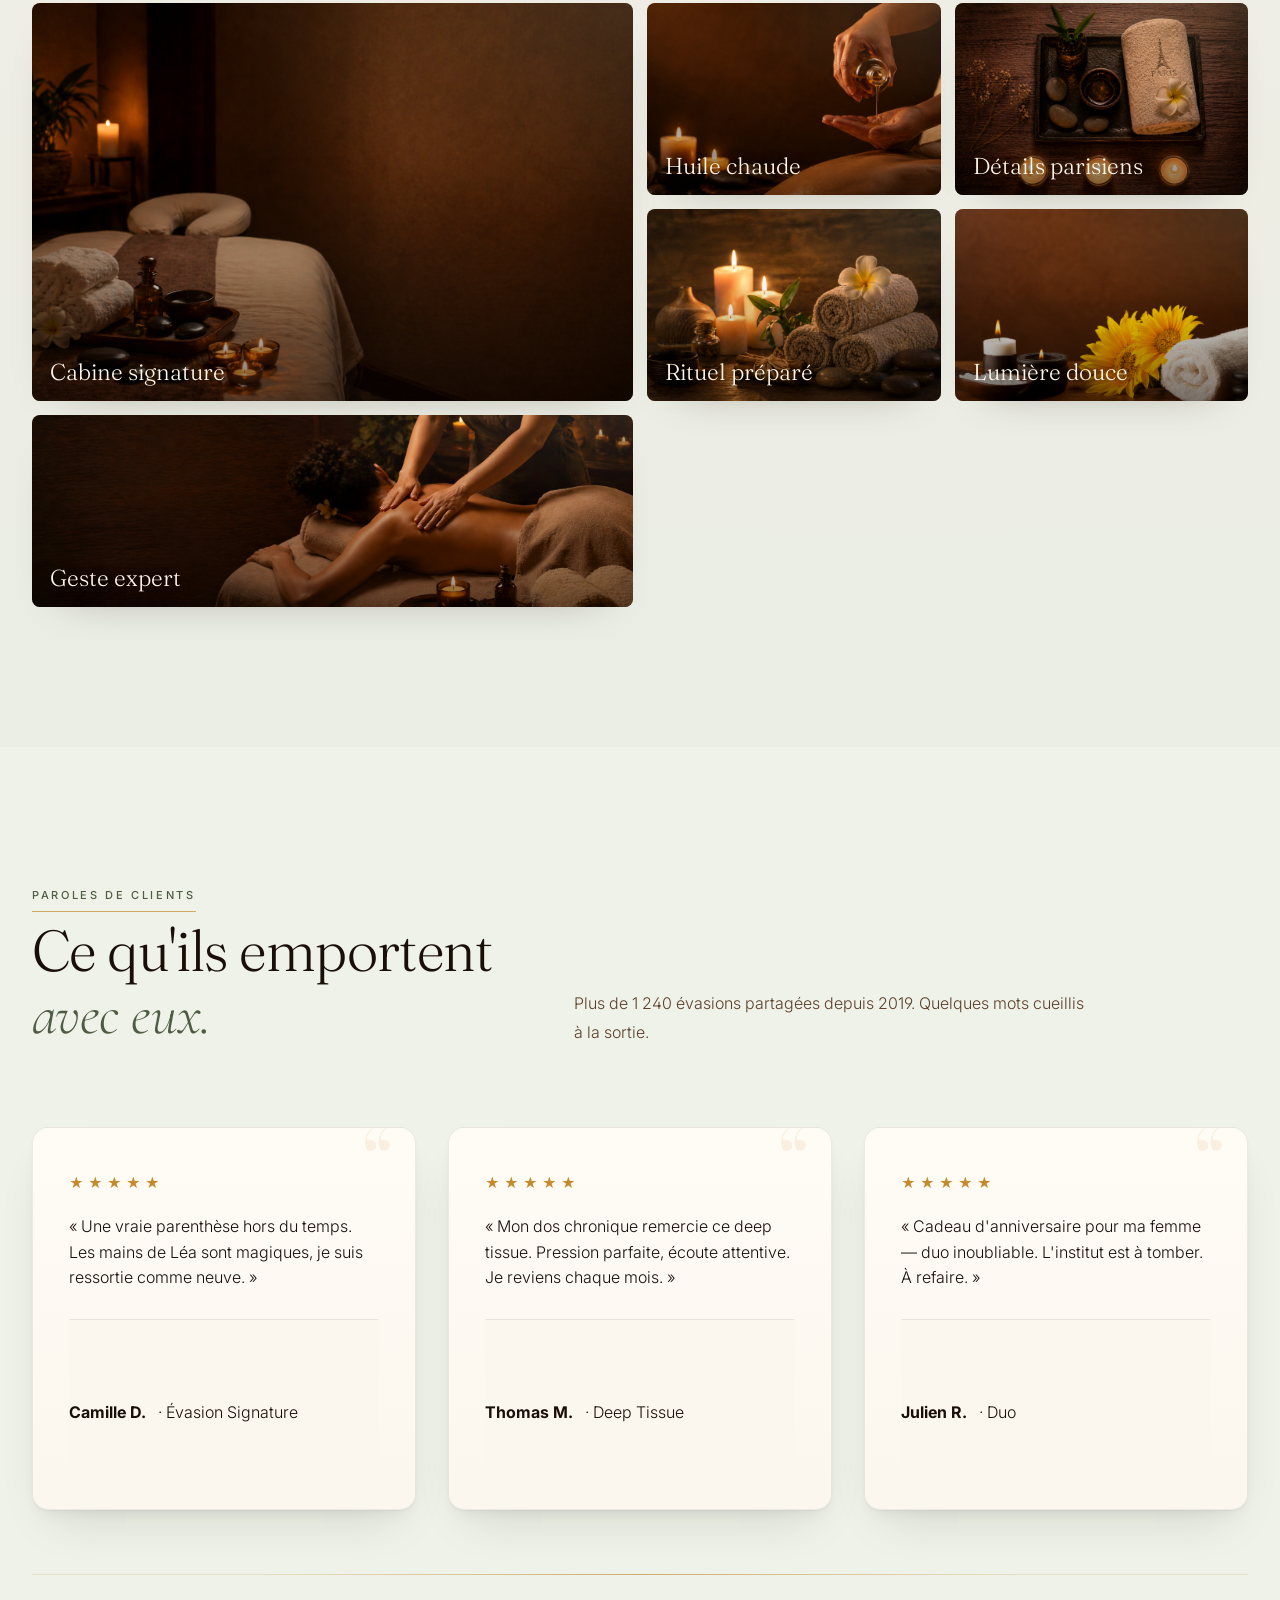
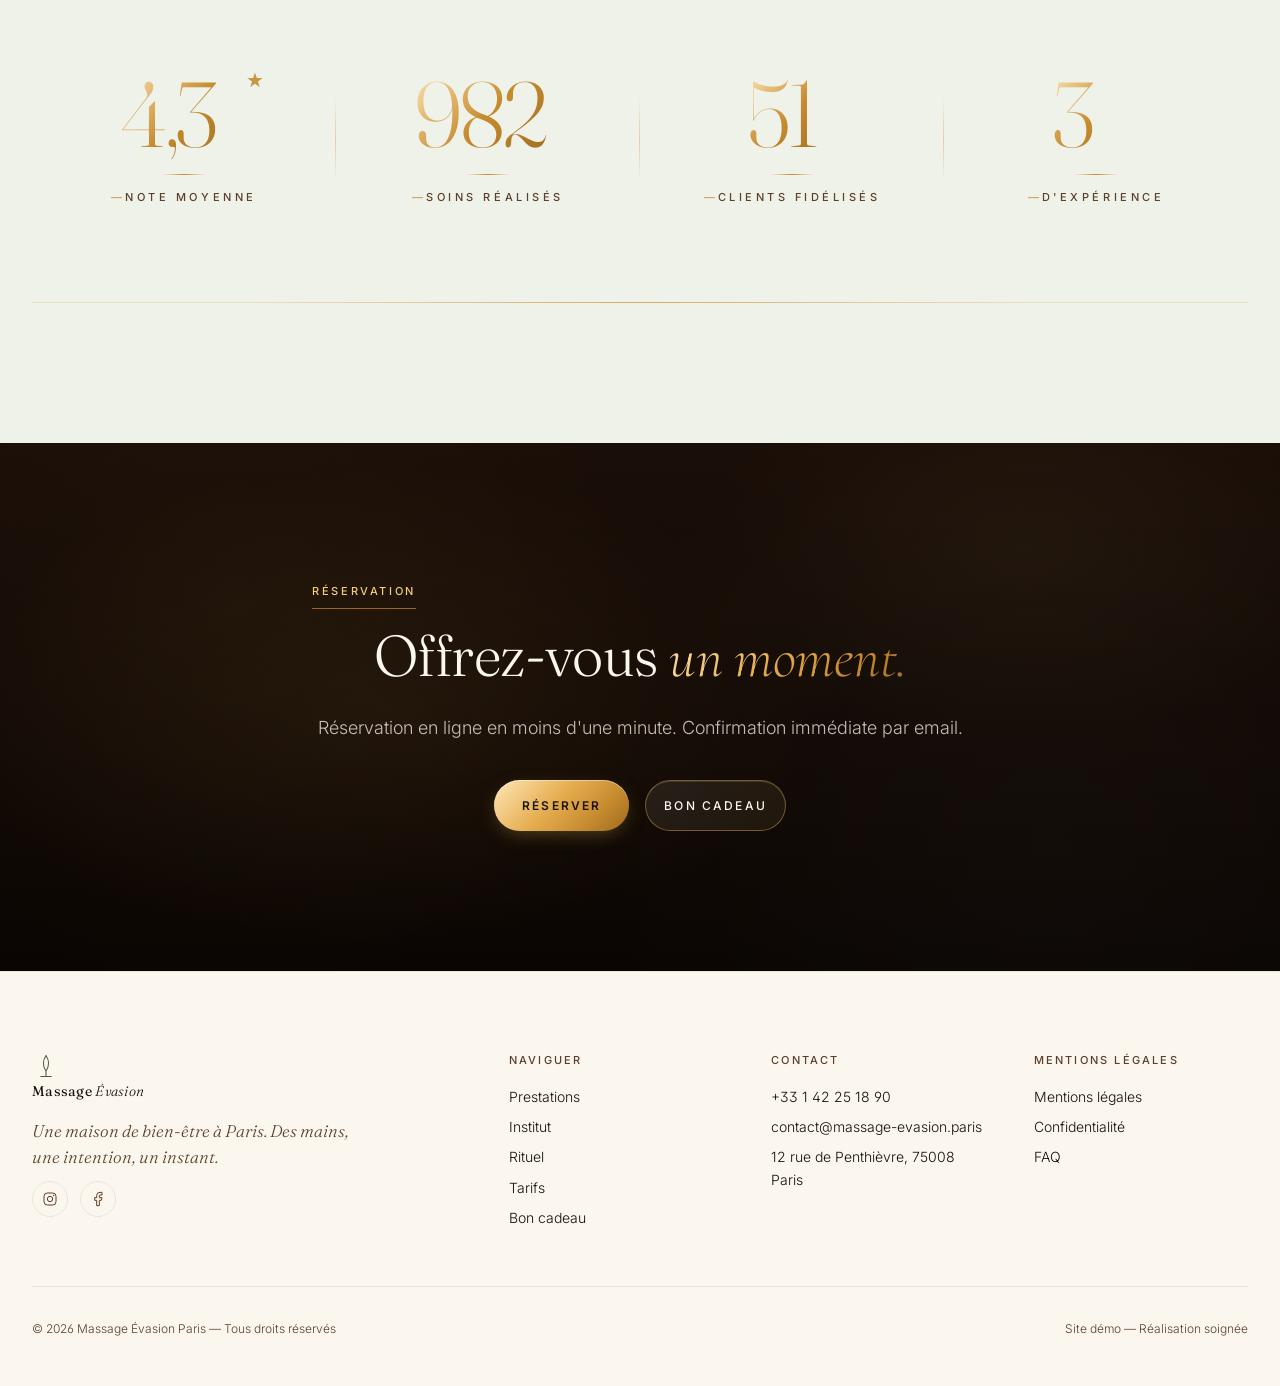
==== commit 854fd34f: "Improve photo-led homepage design" ====
--- a/index.html
+++ b/index.html
@@ -144,19 +144,26 @@
 
 <!-- ============== HERO CINEMATIC ============== -->
 <section class="hero-cine" aria-label="Hero cinématique">
-  <video class="hero-cine-video"
-         autoplay muted loop playsinline preload="auto"
-         aria-hidden="true">
-    <source src="assets/video/hero.webm" type="video/webm" />
-    <source src="assets/video/hero.mp4" type="video/mp4" />
-  </video>
+  <picture class="hero-cine-media" aria-hidden="true">
+    <img src="assets/images/photos/massage-leg.png"
+         alt=""
+         fetchpriority="high"
+         decoding="async" />
+  </picture>
   <div class="hero-cine-veil" aria-hidden="true"></div>
   <div class="hero-cine-grain" aria-hidden="true"></div>
 
   <div class="hero-cine-inner">
+    <div class="hero-cine-eyebrow fade-up">
+      <span class="hairline" aria-hidden="true"></span>
+      <span data-i18n="hero.eyebrow">Massage Évasion Paris</span>
+      <span class="hairline" aria-hidden="true"></span>
+    </div>
+
     <h1 class="hero-cine-title fade-up d1">
       <span class="line" data-i18n="hero.h1a">Le luxe</span>
-      <span class="line italic" data-i18n="hero.h1b">d'un instant suspendu.</span>
+      <span class="line italic" data-i18n="hero.h1b">d'un instant</span>
+      <span class="line italic" data-i18n="hero.h1c">suspendu.</span>
     </h1>
 
     <p class="hero-cine-lead fade-up d2" data-i18n="hero.lead">
@@ -166,6 +173,14 @@
     <div class="hero-cine-ctas fade-up d3">
       <a href="reservation.html" class="btn btn-gold" data-i18n="hero.cta1">Réserver un soin</a>
       <a href="prestations.html" class="btn btn-ghost" data-i18n="hero.cta2">Découvrir →</a>
+    </div>
+
+    <div class="hero-cine-meta fade-up d4" aria-label="Informations clés">
+      <div><span data-i18n="hero.meta1">Paris 8ᵉ</span><strong data-i18n="hero.meta1b">Institut & domicile</strong></div>
+      <span class="dot" aria-hidden="true">·</span>
+      <div><span data-i18n="hero.meta2">Ouvert</span><strong data-i18n="hero.meta2b">7j/7 · 10h — 22h</strong></div>
+      <span class="dot" aria-hidden="true">·</span>
+      <div><span data-i18n="hero.meta3">Avis</span><strong data-i18n="hero.meta3b">4,9/5 clients</strong></div>
     </div>
   </div>
 
@@ -351,6 +366,51 @@
   </div>
 </section>
 
+<!-- ============== GALERIE PHOTO ============== -->
+<section id="galerie" class="section gallery-section" aria-label="Galerie photo">
+  <div class="wrap">
+    <header class="section-head">
+      <div>
+        <div class="section-label fade-up"><span class="under" data-i18n="gal.label">Notre institut</span></div>
+        <h2 class="section-title fade-up d1">
+          <span data-i18n="gal.title1">Un écrin pensé</span><br />
+          <em data-i18n="gal.title2">pour s'évader.</em>
+        </h2>
+      </div>
+      <p class="section-desc fade-up d2" data-i18n="gal.desc">
+        Cabines feutrées, bois clair, lumière tamisée, senteurs d'eucalyptus. Tout est pensé pour que l'instant soit le vôtre.
+      </p>
+    </header>
+
+    <div class="gallery-showcase">
+      <figure class="gallery-tile gallery-tile-hero fade-up">
+        <img src="assets/images/photos/spa-room.png" alt="Cabine de massage feutrée avec bougies" loading="lazy" />
+        <figcaption data-i18n="gal.c1">Cabine signature</figcaption>
+      </figure>
+      <figure class="gallery-tile fade-up d1">
+        <img src="assets/images/photos/oil-pour.png" alt="Huile chaude versée avant un soin" loading="lazy" />
+        <figcaption data-i18n="gal.c2">Huile chaude</figcaption>
+      </figure>
+      <figure class="gallery-tile fade-up d2">
+        <img src="assets/images/photos/paris-tray.png" alt="Plateau spa avec serviette brodée Paris" loading="lazy" />
+        <figcaption data-i18n="gal.c3">Détails parisiens</figcaption>
+      </figure>
+      <figure class="gallery-tile fade-up">
+        <img src="assets/images/photos/towels-candles.png" alt="Serviettes roulées, bougies et pierres chaudes" loading="lazy" />
+        <figcaption data-i18n="gal.c4">Rituel préparé</figcaption>
+      </figure>
+      <figure class="gallery-tile fade-up d1">
+        <img src="assets/images/photos/sunflower-towel.png" alt="Serviette blanche, tournesols et bougies" loading="lazy" />
+        <figcaption data-i18n="gal.c5">Lumière douce</figcaption>
+      </figure>
+      <figure class="gallery-tile gallery-tile-wide fade-up d2">
+        <img src="assets/images/photos/massage-leg.png" alt="Massage relaxant dans une cabine chaleureuse" loading="lazy" />
+        <figcaption data-i18n="gal.c6">Geste expert</figcaption>
+      </figure>
+    </div>
+  </div>
+</section>
+
 <!-- ============== AVIS ============== -->
 <section class="section bg-soft">
   <div class="wrap">
@@ -395,7 +455,7 @@
 </section>
 
 <!-- ============== CTA RÉSERVATION ============== -->
-<section class="section bg-ink">
+<section class="section bg-ink booking-photo-cta">
   <div class="wrap" style="text-align:center;max-width:720px;">
     <div class="section-label fade-up"><span class="under" data-i18n="bk.label">Réservation</span></div>
     <h2 class="section-title fade-up d1" style="margin-top:24px;">
--- a/assets/css/variables.css
+++ b/assets/css/variables.css
@@ -76,18 +76,18 @@
   --glass-blur:   18px;
 
   /* === ROLES SEMANTIQUES — palette chaude bougie === */
-  --bg:           #FAF1E0;        /* creme bougie */
-  --bg-soft:      #F2E2C2;        /* creme dore */
-  --bg-card:      #FFF8EA;        /* carte luminuse */
-  --bg-elevated:  #FFFCF3;
-  --bg-tinted:    #EFD9B0;
+  --bg:           #FBF7EF;        /* ivoire chaud */
+  --bg-soft:      #EEF2E8;        /* sauge tres clair */
+  --bg-card:      #FFFDF7;        /* carte lumineuse */
+  --bg-elevated:  #FFF9ED;
+  --bg-tinted:    #E7DDC8;
   --ink:          #1A0E08;        /* brun profond photo */
   --ink-soft:     #5C3F2A;        /* brun cafe */
   --ink-muted:    #8E6B52;        /* brun doux */
-  --accent:       var(--gold-500);  /* dore = couleur signature */
-  --accent-soft:  rgba(229, 172, 78, .14);
-  --accent-ink:   #6E4A14;
-  --accent-glow:  rgba(229, 172, 78, .35);
+  --accent:       var(--sage-700);  /* sauge = couleur signature */
+  --accent-soft:  rgba(125, 140, 109, .14);
+  --accent-ink:   var(--sage-900);
+  --accent-glow:  rgba(125, 140, 109, .32);
   --gold:         var(--gold-500);
   --gold-glow:    rgba(229, 172, 78, .38);
   --line:         rgba(26, 14, 8, .08);
--- a/assets/css/components.css
+++ b/assets/css/components.css
@@ -687,7 +687,7 @@
 @media (max-width: 560px) {
   .gallery-grid {
     grid-template-columns: 1fr;
-    grid-template-rows: repeat(5, 220px);
+    grid-template-rows: repeat(6, 220px);
   }
 }
 
@@ -728,6 +728,142 @@
 .g-item:focus-within .g-caption {
   opacity: 1;
   transform: translateY(0);
+}
+
+/* Galerie éditoriale de l'accueil */
+.gallery-section {
+  background:
+    linear-gradient(180deg, rgba(251,247,239,.96) 0%, rgba(238,242,232,.98) 100%);
+  overflow: hidden;
+}
+
+.gallery-showcase {
+  display: grid;
+  grid-template-columns: repeat(12, 1fr);
+  grid-auto-rows: clamp(160px, 15vw, 230px);
+  gap: 14px;
+}
+
+.gallery-tile {
+  position: relative;
+  margin: 0;
+  overflow: hidden;
+  border-radius: 8px;
+  background: var(--sand-200);
+  box-shadow: 0 18px 46px -34px rgba(26, 14, 8, .42);
+  isolation: isolate;
+}
+
+.gallery-tile-hero {
+  grid-column: span 6;
+  grid-row: span 2;
+}
+
+.gallery-tile-wide {
+  grid-column: span 6;
+}
+
+.gallery-tile:not(.gallery-tile-hero):not(.gallery-tile-wide) {
+  grid-column: span 3;
+}
+
+.gallery-tile img {
+  width: 100%;
+  height: 100%;
+  object-fit: cover;
+  display: block;
+  transform: scale(1.02);
+  transition: transform 1.4s var(--ease-out), filter .7s ease;
+  filter: saturate(1.03) contrast(1.02);
+}
+
+.gallery-tile::after {
+  content: "";
+  position: absolute;
+  inset: 0;
+  z-index: 1;
+  background:
+    linear-gradient(180deg, transparent 38%, rgba(10, 5, 3, .58) 100%),
+    radial-gradient(120% 90% at 100% 0%, rgba(255, 231, 184, .16), transparent 60%);
+  opacity: .86;
+  transition: opacity .6s ease;
+  pointer-events: none;
+}
+
+.gallery-tile figcaption {
+  position: absolute;
+  left: 18px;
+  bottom: 16px;
+  z-index: 2;
+  color: #FFF7E8;
+  font-family: var(--font-display);
+  font-size: clamp(18px, 1.8vw, 28px);
+  line-height: 1.1;
+  text-shadow: 0 8px 28px rgba(0,0,0,.45);
+}
+
+.gallery-tile:hover img {
+  transform: scale(1.08);
+  filter: saturate(1.08) contrast(1.05);
+}
+
+.gallery-tile:hover::after { opacity: .98; }
+
+.booking-photo-cta {
+  min-height: 520px;
+  display: flex;
+  align-items: center;
+  background:
+    linear-gradient(90deg, rgba(10,5,3,.82) 0%, rgba(10,5,3,.66) 45%, rgba(10,5,3,.40) 100%),
+    linear-gradient(180deg, rgba(10,5,3,.22), rgba(10,5,3,.86)),
+    url("../images/photos/towels-candles.png") center / cover no-repeat;
+}
+
+.booking-photo-cta::before,
+.booking-photo-cta::after {
+  opacity: .28;
+}
+
+@media (max-width: 980px) {
+  .gallery-showcase {
+    grid-template-columns: repeat(6, 1fr);
+    grid-auto-rows: clamp(150px, 24vw, 220px);
+  }
+
+  .gallery-tile-hero,
+  .gallery-tile-wide {
+    grid-column: span 6;
+  }
+
+  .gallery-tile:not(.gallery-tile-hero):not(.gallery-tile-wide) {
+    grid-column: span 3;
+  }
+}
+
+@media (max-width: 620px) {
+  .gallery-showcase {
+    grid-template-columns: 1fr;
+    grid-auto-rows: auto;
+    gap: 12px;
+  }
+
+  .gallery-tile,
+  .gallery-tile-hero,
+  .gallery-tile-wide,
+  .gallery-tile:not(.gallery-tile-hero):not(.gallery-tile-wide) {
+    grid-column: 1;
+    grid-row: auto;
+    aspect-ratio: 4 / 3;
+  }
+
+  .gallery-tile-hero {
+    aspect-ratio: 4 / 5;
+  }
+
+  .booking-photo-cta {
+    min-height: 460px;
+    background-position: 58% center;
+  }
 }
 
 /* ============================================================
--- a/assets/css/layout.css
+++ b/assets/css/layout.css
@@ -855,12 +855,12 @@
 .footer-socials svg { width: 16px; height: 16px; }
 
 /* ============================================================
-   HERO CINEMATIC — vidéo full-screen
+   HERO CINEMATIC — photo full-screen
    ============================================================ */
 .hero-cine {
   position: relative;
-  min-height: 100vh;
-  min-height: 100svh;
+  min-height: calc(100vh - 48px);
+  min-height: min(940px, calc(100svh - 48px));
   display: flex;
   align-items: center;
   justify-content: center;
@@ -869,33 +869,37 @@
   margin: 0;                   /* la nav est fixed, pas besoin de compenser */
   padding: 160px 0 100px;      /* marge haute confortable sous la nav */
   color: #FBF7F0;
-  background: #0A0503;         /* fond noir si video pas chargee */
-}
-.hero-cine-video {
+  background: #0A0503;         /* fond noir si photo pas chargee */
+}
+.hero-cine-media {
   position: absolute;
   inset: 0;
+  z-index: -3;
+  overflow: hidden;
+}
+.hero-cine-media img {
+  display: block;
   width: 100%;
   height: 100%;
   object-fit: cover;
-  object-position: 38% 72%;        /* recadre sur les bougies (gauche-bas du sujet) */
-  z-index: -3;
-  filter: brightness(0.78) saturate(1.08) contrast(1.06);
-  transform: scale(1.55);          /* zoom fort pour eliminer le mur vide */
-  transform-origin: 38% 72%;       /* zoom centre sur les bougies */
+  object-position: 62% 52%;
+  filter: brightness(0.82) saturate(1.08) contrast(1.04);
+  transform: scale(1.04);
+  transform-origin: 62% 52%;
   animation: cineZoom 32s ease-in-out infinite alternate;
 }
 @keyframes cineZoom {
-  from { transform: scale(1.55); }
-  to   { transform: scale(1.68); }
+  from { transform: scale(1.04); }
+  to   { transform: scale(1.12); }
 }
 .hero-cine-veil {
   position: absolute;
   inset: 0;
   z-index: -2;
   background:
-    linear-gradient(180deg, rgba(15,12,9,.55) 0%, rgba(15,12,9,.20) 28%, rgba(15,12,9,.55) 72%, rgba(15,12,9,.92) 100%),
-    radial-gradient(ellipse at 50% 50%, transparent 30%, rgba(15,12,9,.50) 100%),
-    radial-gradient(circle at 100% 100%, rgba(15,12,9,.95) 0%, rgba(15,12,9,.4) 22%, transparent 38%);
+    linear-gradient(90deg, rgba(10,5,3,.88) 0%, rgba(10,5,3,.62) 34%, rgba(10,5,3,.18) 62%, rgba(10,5,3,.50) 100%),
+    linear-gradient(180deg, rgba(15,12,9,.64) 0%, rgba(15,12,9,.12) 35%, rgba(15,12,9,.62) 78%, rgba(15,12,9,.94) 100%),
+    radial-gradient(ellipse at 24% 54%, rgba(255,230,175,.12) 0%, transparent 46%);
 }
 .hero-cine-grain {
   position: absolute;
@@ -910,26 +914,27 @@
 .hero-cine-inner {
   position: relative;
   z-index: 1;
-  width: min(1100px, 92%);
+  width: min(1180px, calc(100% - 64px));
   margin: 0 auto;
-  text-align: center;
+  text-align: left;
   display: flex;
   flex-direction: column;
-  align-items: center;
-  gap: 28px;
+  align-items: flex-start;
+  gap: 24px;
+  padding-right: min(42vw, 520px);
 }
 /* Halo sombre derriere le bloc texte — boost contraste sur zones claires (fleurs, bougies) */
 .hero-cine-inner::before {
   content: "";
   position: absolute;
   z-index: -1;
-  left: 50%;
+  left: 24%;
   top: 48%;
   transform: translate(-50%, -50%);
-  width: min(900px, 95%);
-  height: 78%;
+  width: min(720px, 64vw);
+  height: 86%;
   background:
-    radial-gradient(ellipse 60% 55% at 50% 50%, rgba(15,12,9,.62) 0%, rgba(15,12,9,.42) 35%, rgba(15,12,9,.18) 65%, transparent 100%);
+    radial-gradient(ellipse 62% 56% at 50% 50%, rgba(15,12,9,.64) 0%, rgba(15,12,9,.42) 38%, rgba(15,12,9,.18) 66%, transparent 100%);
   filter: blur(18px);
   pointer-events: none;
 }
@@ -955,9 +960,9 @@
 .hero-cine-title {
   font-family: var(--font-display);
   font-weight: 300;
-  font-size: clamp(38px, 5.2vw, 78px);
+  font-size: clamp(46px, 7vw, 110px);
   line-height: 1.02;
-  letter-spacing: -0.02em;
+  letter-spacing: 0;
   margin: 0;
   color: #FFF4DC;
   text-shadow:
@@ -999,7 +1004,7 @@
   display: flex;
   gap: 14px;
   flex-wrap: wrap;
-  justify-content: center;
+  justify-content: flex-start;
   margin-top: 8px;
 }
 .hero-cine .btn-ghost {
@@ -1017,7 +1022,7 @@
   display: flex;
   flex-wrap: wrap;
   align-items: center;
-  justify-content: center;
+  justify-content: flex-start;
   gap: 14px 18px;
   margin-top: 24px;
   font-size: 12px;
@@ -1063,12 +1068,39 @@
 }
 
 @media (max-width: 720px) {
-  .hero-cine { padding: 140px 0 100px; margin-top: -80px; }
-  .hero-cine-title { font-size: clamp(32px, 8vw, 52px); }
+  .hero-cine {
+    min-height: calc(100svh - 42px);
+    padding: 140px 0 100px;
+    margin-top: -80px;
+  }
+  .hero-cine-inner {
+    width: min(100% - 40px, 520px);
+    padding-right: 0;
+    text-align: center;
+    align-items: center;
+  }
+  .hero-cine-inner::before {
+    left: 50%;
+    width: 110%;
+  }
+  .hero-cine-title {
+    width: 100%;
+    min-width: 0;
+    max-width: 100%;
+    font-size: clamp(31px, 9.2vw, 42px);
+    overflow-wrap: normal;
+    text-wrap: balance;
+  }
+  .hero-cine-title .line {
+    width: 100%;
+    max-width: 100%;
+    white-space: normal;
+  }
+  .hero-cine-meta { justify-content: center; }
 }
 
 @media (prefers-reduced-motion: reduce) {
-  .hero-cine-video { animation: none; transform: none; }
+  .hero-cine-media img { animation: none; transform: none; }
 }
 
 /* ============================================================
--- a/assets/css/mobile.css
+++ b/assets/css/mobile.css
@@ -140,38 +140,52 @@
   }
 
   .hero-cine-inner {
+    width: min(100%, calc(100vw - 40px));
+    max-width: 360px;
+    gap: 20px;
+    box-sizing: border-box;
+  }
+
+  .hero-cine-title {
     width: 100%;
-    gap: 20px;
-  }
-
-  .hero-cine-title {
-    font-size: clamp(34px, 9.5vw, 56px);
+    min-width: 0;
+    max-width: 100%;
+    font-size: clamp(31px, 9.2vw, 42px);
     line-height: 1.05;
+    text-wrap: balance;
+  }
+
+  .hero-cine-title .line {
+    width: 100%;
+    max-width: 100%;
+    white-space: normal;
   }
 
   .hero-cine-lead {
     font-size: 15px;
     line-height: 1.6;
     padding: 0 4px;
+    max-width: 300px;
   }
 
   /* CTAs mobile : pleine largeur, empilés */
   .hero-cine-ctas {
     flex-direction: column;
-    width: 100%;
-    max-width: 320px;
+    width: min(100%, 292px);
+    max-width: 292px;
     gap: 10px;
   }
   .hero-cine-ctas .btn {
     width: 100%;
     min-height: var(--tap-target);
-  }
-
-  /* Désactive le zoom infini de la vidéo en mobile (perfs) */
-  .hero-cine-video {
+    box-sizing: border-box;
+  }
+
+  /* Réduit le zoom infini de la photo en mobile (perfs) */
+  .hero-cine-media img {
     animation: none !important;
-    transform: scale(1.4) !important;
-    transform-origin: center 60%;
+    transform: scale(1.06) !important;
+    transform-origin: 58% 52%;
   }
 
   /* Halo derrière le titre élargi sur mobile pour mieux contraster */
@@ -187,9 +201,19 @@
   }
 
   .hero-cine-meta {
+    flex-direction: column;
+    flex-wrap: nowrap;
+    justify-content: center;
+    gap: 6px;
+    font-size: 10px;
+    letter-spacing: 0.12em;
+  }
+
+  .hero-cine-meta .dot { display: none; }
+
+  .hero-cine-meta div {
+    justify-content: center;
     flex-wrap: wrap;
-    justify-content: center;
-    gap: 8px 14px;
   }
 
   .hero-cine-scroll {
@@ -529,9 +553,7 @@
 
 /* prefers-reduced-data : économie de batterie/data */
 @media (prefers-reduced-data: reduce) {
-  .hero-cine-video {
-    display: none;
-  }
+  .hero-cine-media img { animation: none !important; }
   .hero-cine {
     background: linear-gradient(180deg, #1a1410 0%, #2a1f15 100%);
   }
@@ -575,7 +597,7 @@
    ============================================================ */
 @media print {
   .nav, .nav-mobile, .burger, .wa-float, .back-top,
-  .sticky-mobile-cta, .hero-cine-video, .hero-cine-scroll {
+  .sticky-mobile-cta, .hero-cine-media, .hero-cine-scroll {
     display: none !important;
   }
 }
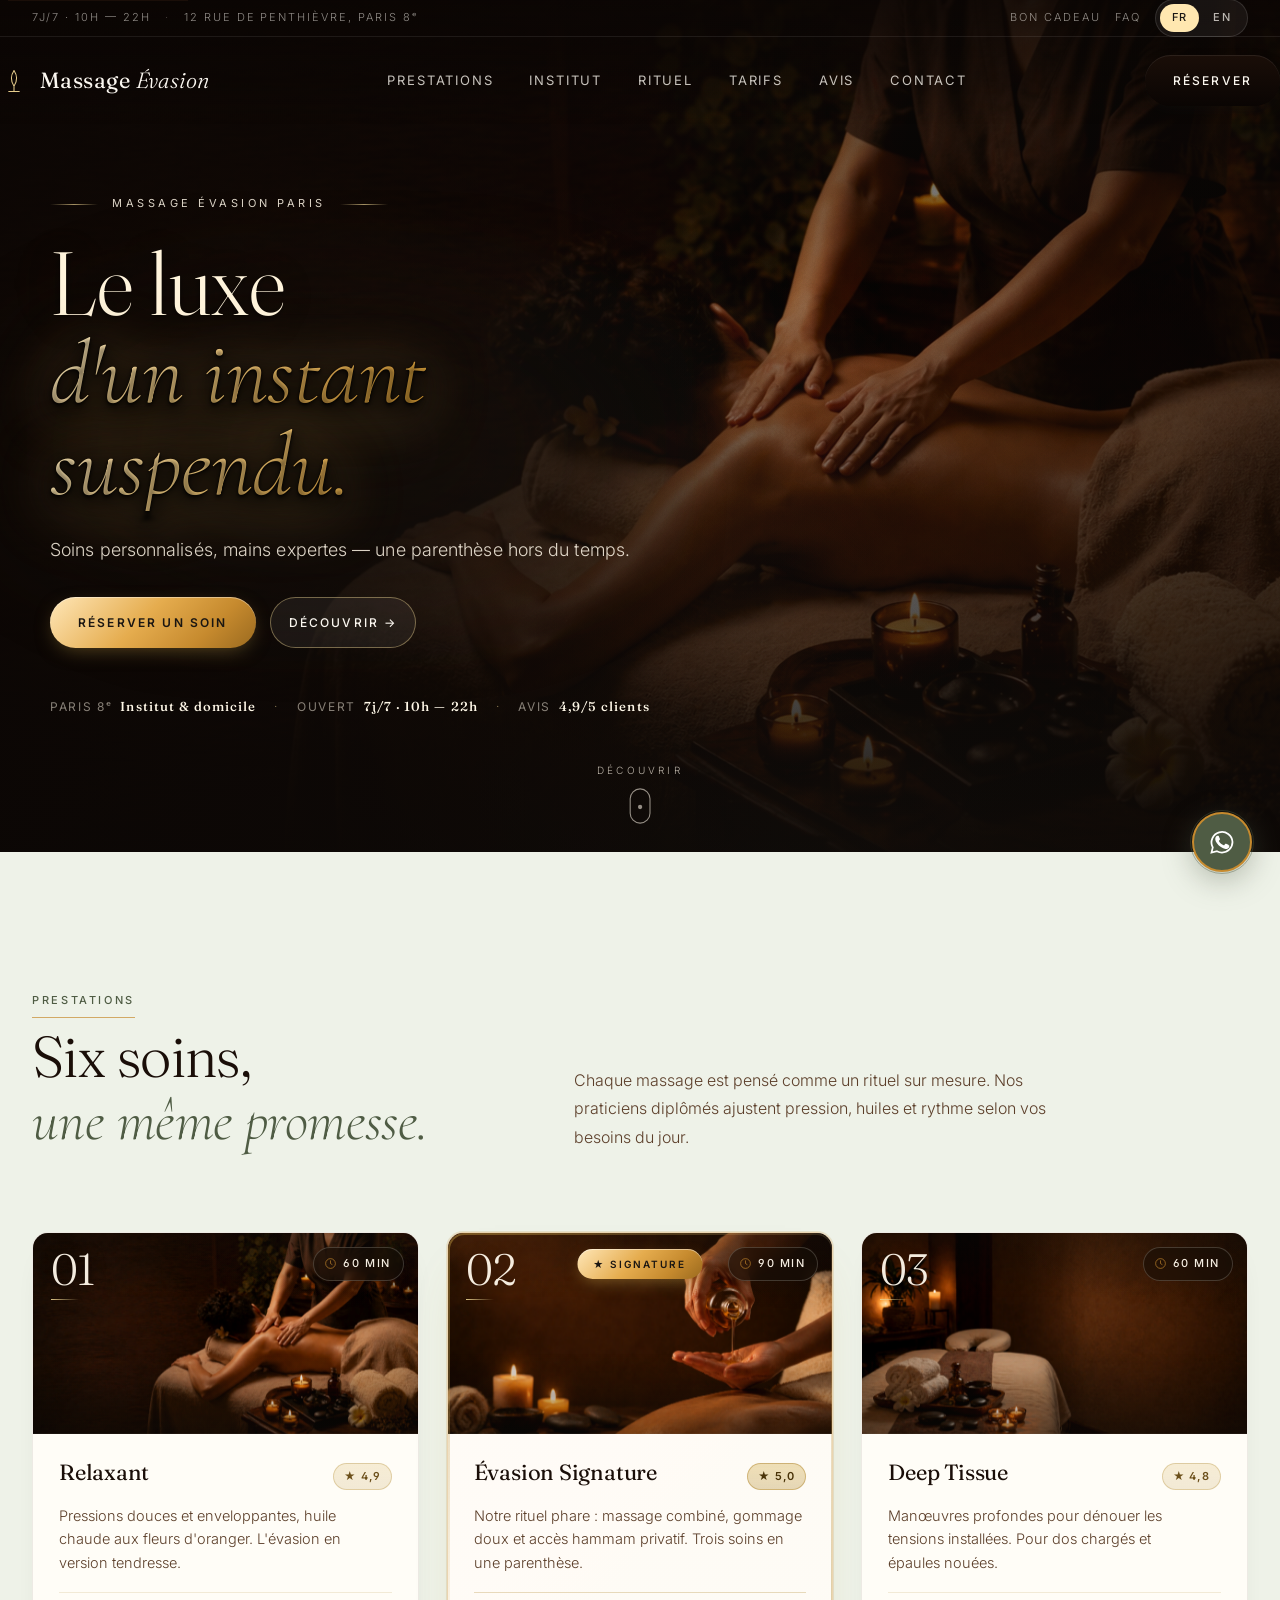
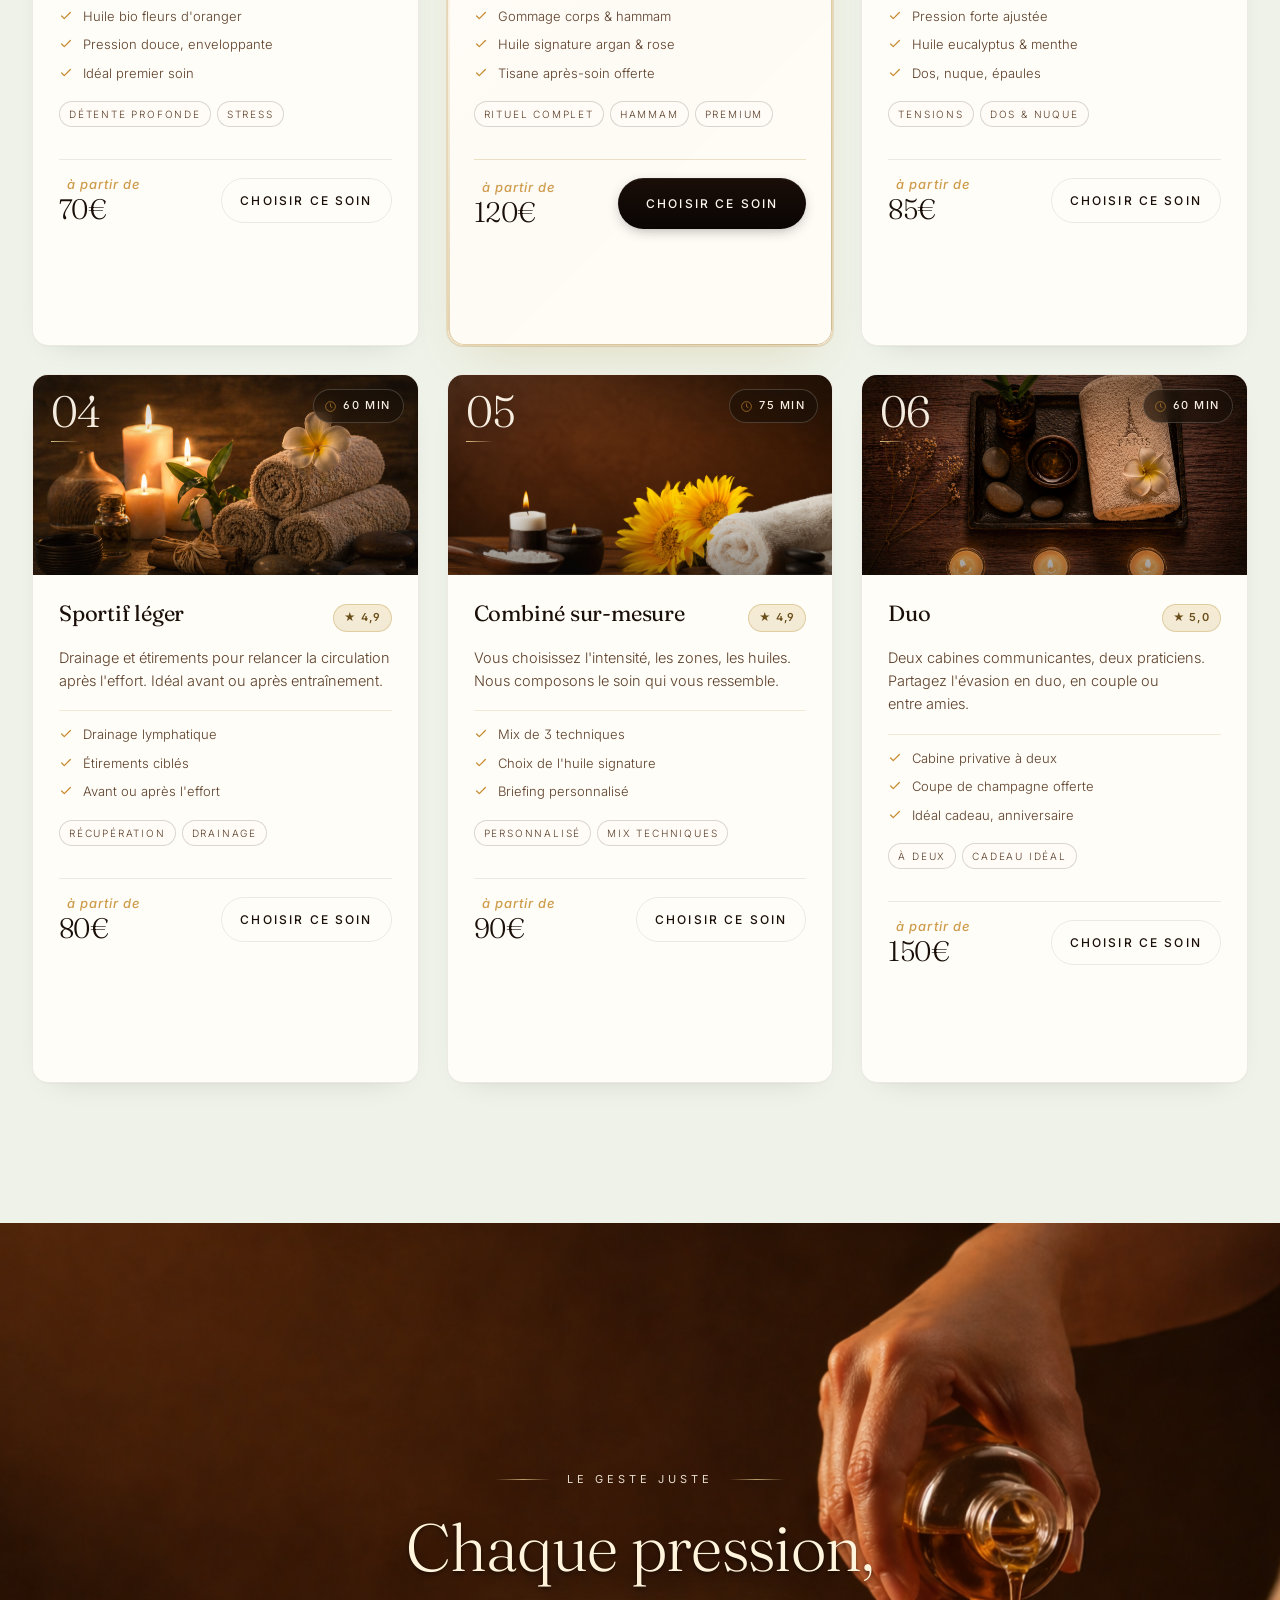
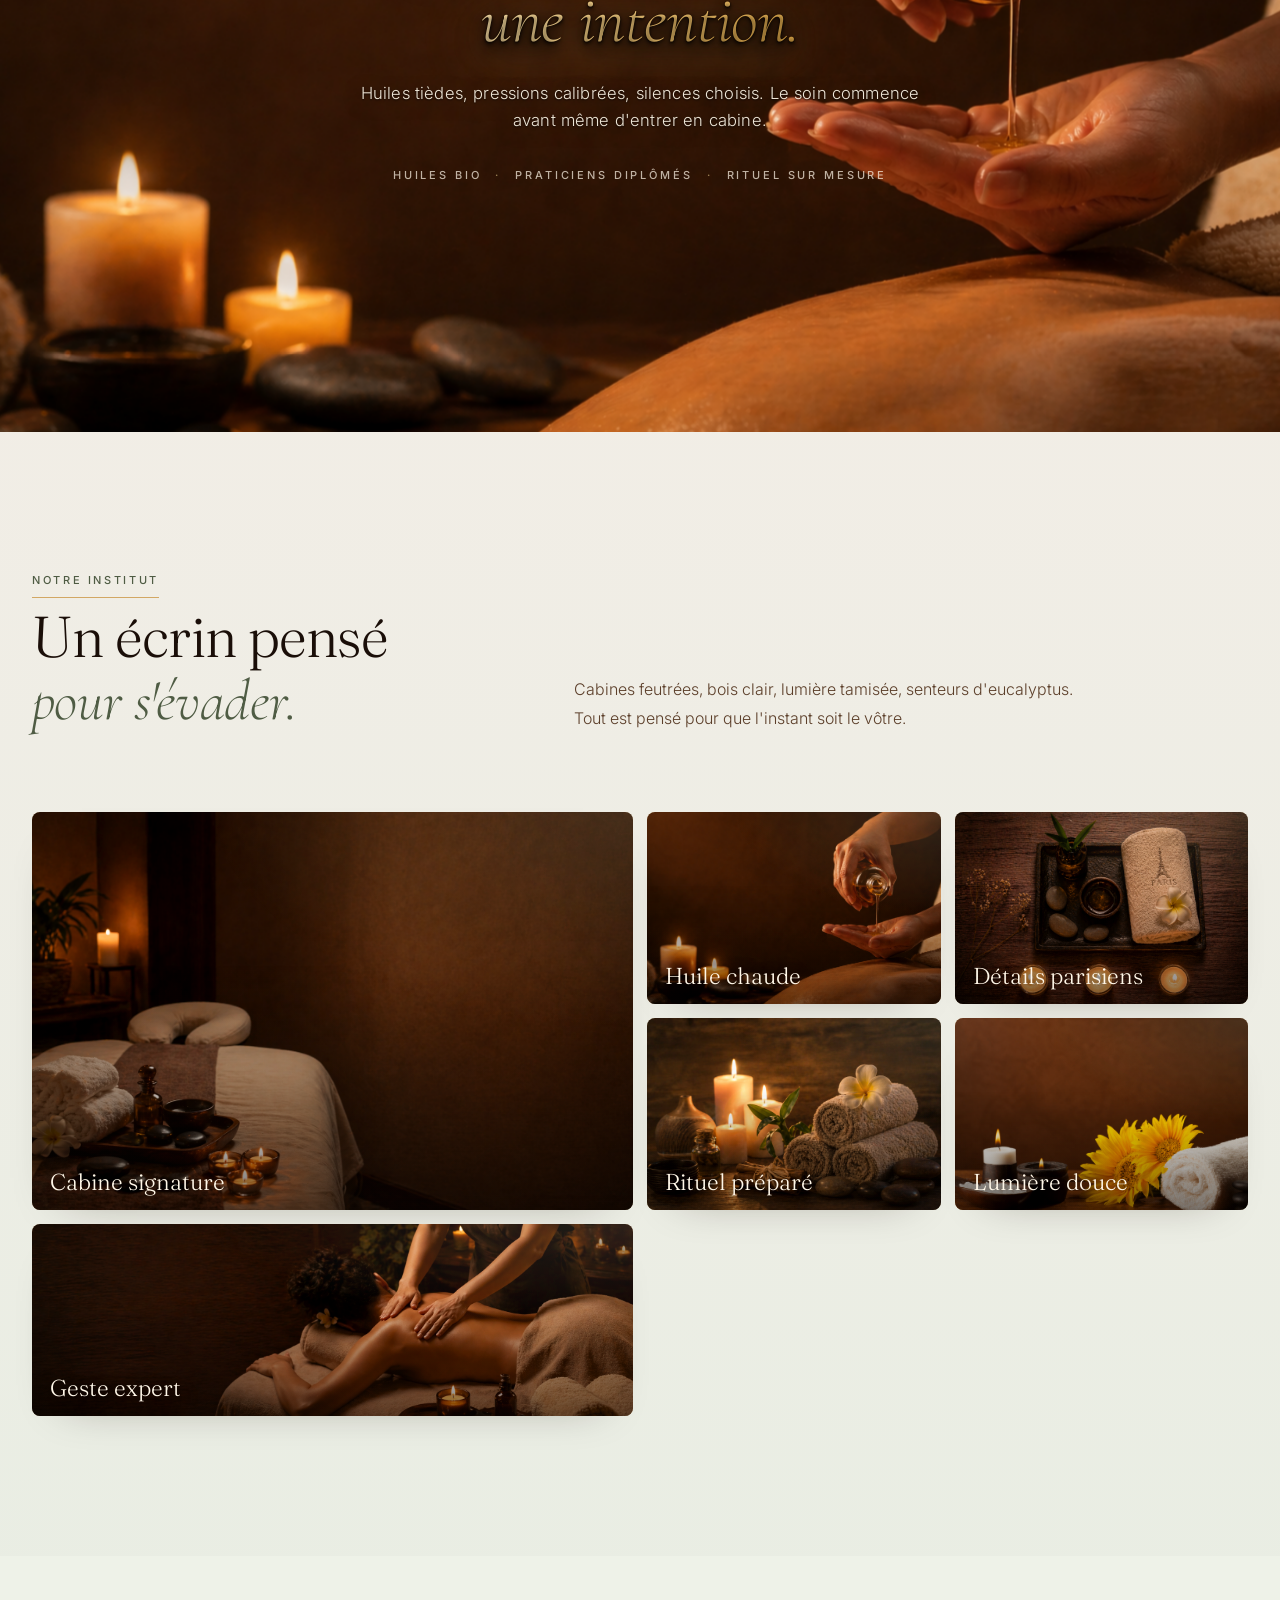
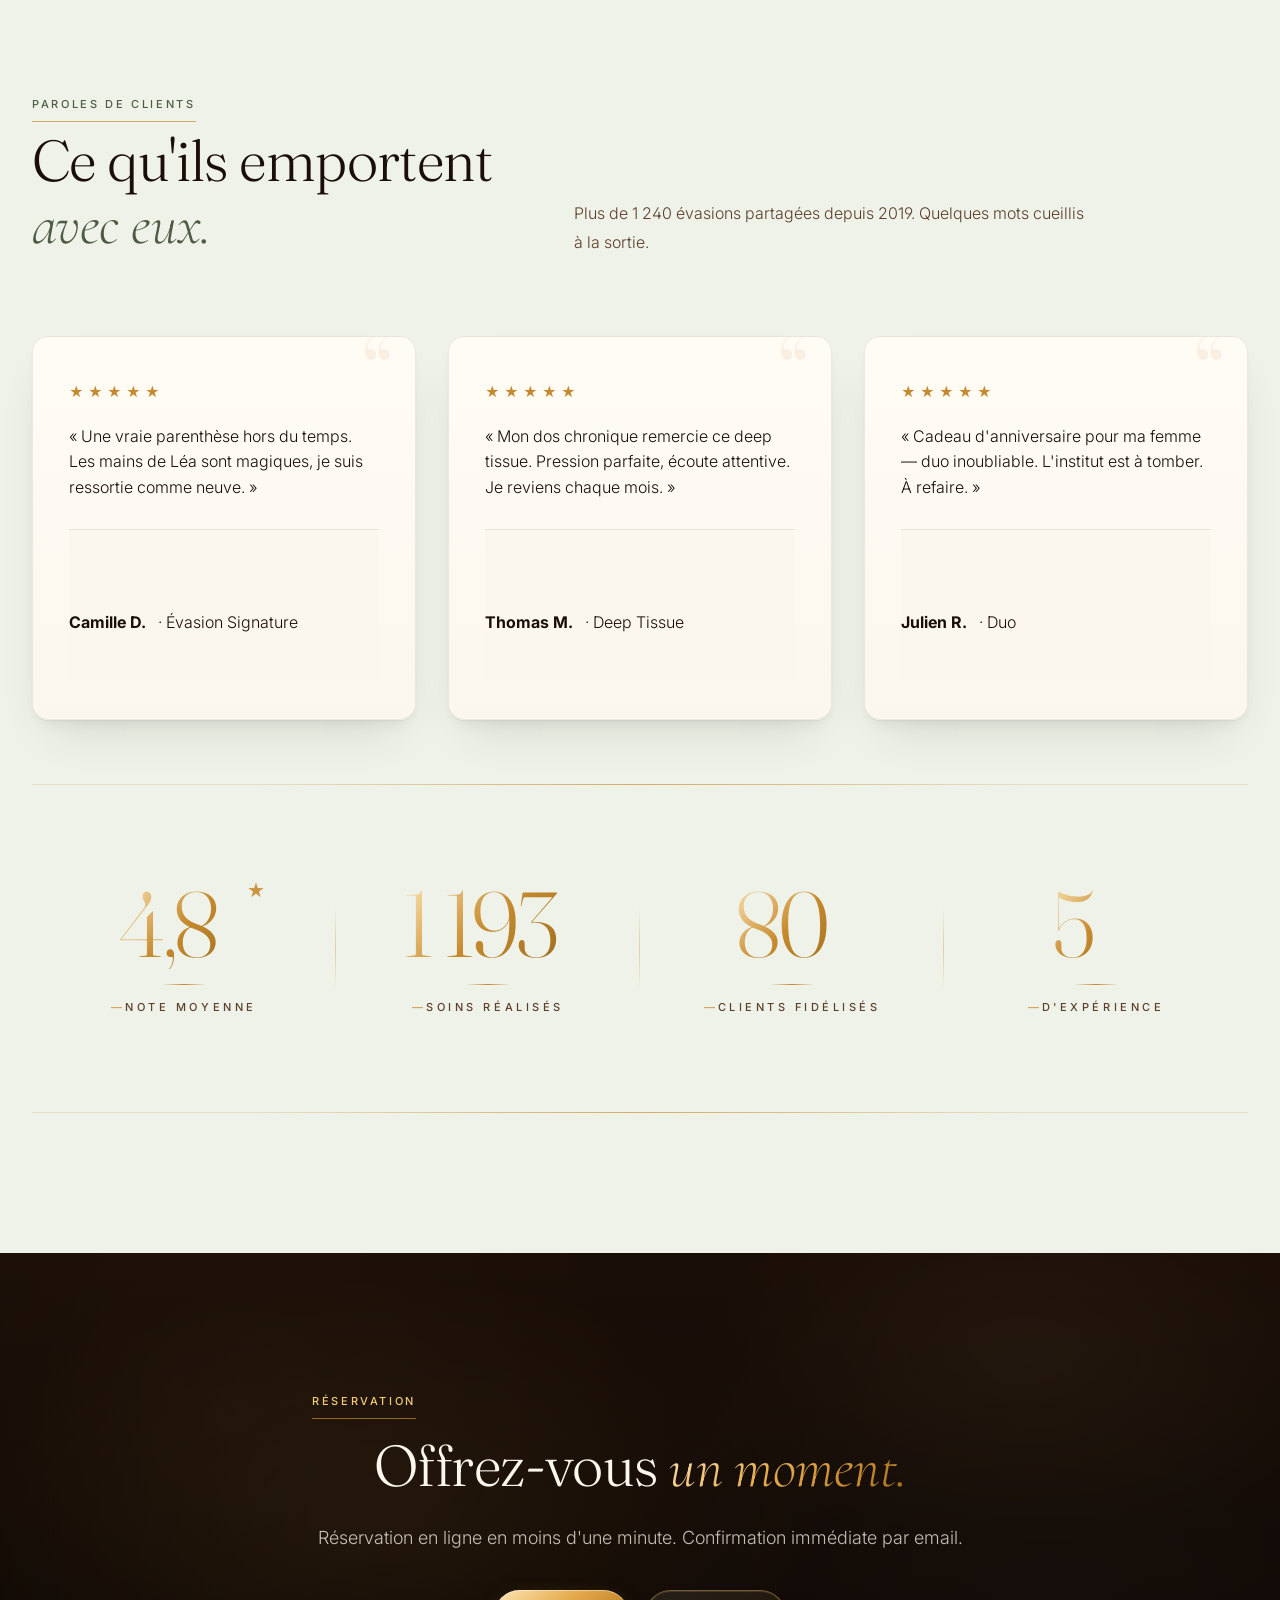
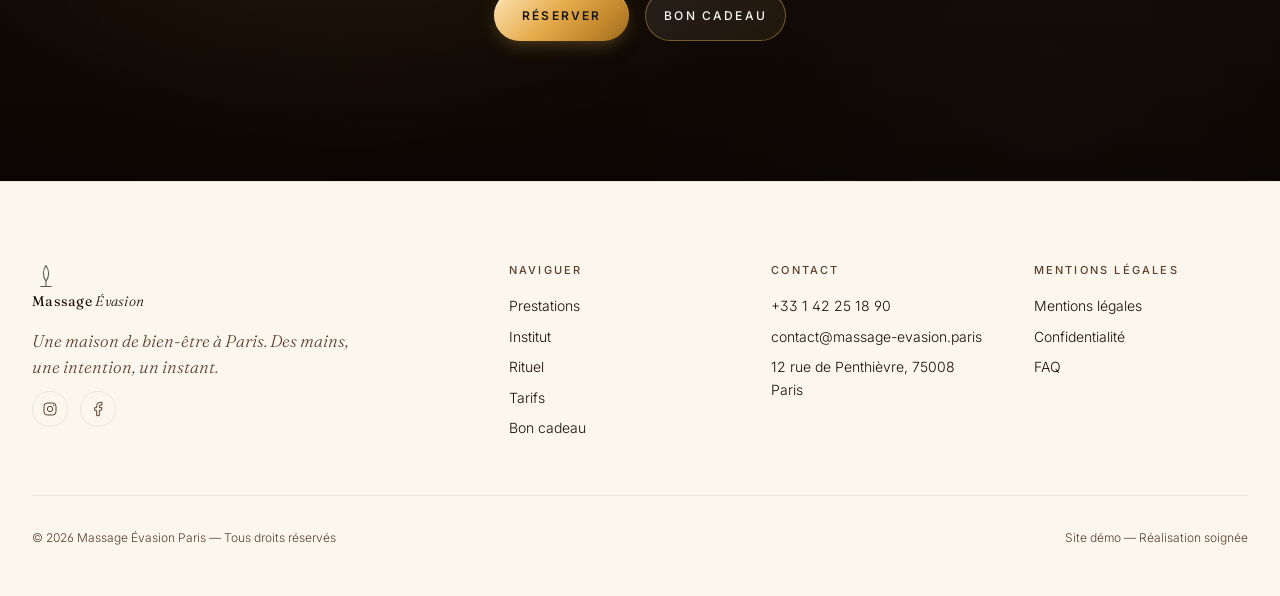
==== commit 25a9e3e3: "feat(home): section cinematique 'Le geste juste' avec video ritual-closeup - Nouvelle section .cine-" ====
--- a/index.html
+++ b/index.html
@@ -144,12 +144,18 @@
 
 <!-- ============== HERO CINEMATIC ============== -->
 <section class="hero-cine" aria-label="Hero cinématique">
-  <picture class="hero-cine-media" aria-hidden="true">
-    <img src="assets/images/photos/massage-leg.png"
+  <div class="hero-cine-media" aria-hidden="true">
+    <img class="hero-cine-fallback"
+         src="assets/images/photos/massage-leg.png"
          alt=""
          fetchpriority="high"
          decoding="async" />
-  </picture>
+    <video class="hero-cine-video"
+           autoplay muted loop playsinline preload="auto"
+           poster="assets/images/photos/massage-leg.png">
+      <source src="assets/video/hero-kling-animate.mp4" type="video/mp4" />
+    </video>
+  </div>
   <div class="hero-cine-veil" aria-hidden="true"></div>
   <div class="hero-cine-grain" aria-hidden="true"></div>
 
@@ -362,6 +368,41 @@
           </div>
         </div>
       </article>
+    </div>
+  </div>
+</section>
+
+<!-- ============== BAND CINEMATIC — Le geste juste ============== -->
+<section class="cine-band" aria-label="Moment cinématique">
+  <div class="cine-band-media">
+    <video class="cine-band-video"
+           autoplay muted loop playsinline preload="metadata"
+           poster="assets/images/photos/oil-pour.png">
+      <source src="assets/video/ritual-closeup.mp4" type="video/mp4" />
+    </video>
+    <div class="cine-band-veil" aria-hidden="true"></div>
+    <div class="cine-band-grain" aria-hidden="true"></div>
+  </div>
+
+  <div class="cine-band-inner wrap">
+    <div class="cine-band-eyebrow fade-up">
+      <span class="hairline"></span>
+      <span data-i18n="cine.eyebrow">Le geste juste</span>
+      <span class="hairline"></span>
+    </div>
+    <blockquote class="cine-band-quote fade-up d1">
+      <span data-i18n="cine.q1">Chaque pression,</span>
+      <em data-i18n="cine.q2">une intention.</em>
+    </blockquote>
+    <p class="cine-band-caption fade-up d2" data-i18n="cine.caption">
+      Huiles tièdes, pressions calibrées, silences choisis. Le soin commence avant même d'entrer en cabine.
+    </p>
+    <div class="cine-band-meta fade-up d3">
+      <span data-i18n="cine.m1">Huiles bio</span>
+      <span class="dot">·</span>
+      <span data-i18n="cine.m2">Praticiens diplômés</span>
+      <span class="dot">·</span>
+      <span data-i18n="cine.m3">Rituel sur mesure</span>
     </div>
   </div>
 </section>
--- a/assets/css/components.css
+++ b/assets/css/components.css
@@ -2067,3 +2067,202 @@
   .wa-tooltip { display: none; }
   .back-top { right: 20px; bottom: 86px; width: 42px; height: 42px; }
 }
+
+/* ============================================================
+   CINEMATIC BAND — Section video full-bleed editorial
+   Utilise clip-path pour effet cinema + texte overlay
+   ============================================================ */
+.cine-band {
+  position: relative;
+  min-height: clamp(520px, 72vh, 780px);
+  overflow: hidden;
+  display: flex;
+  align-items: center;
+  justify-content: center;
+  isolation: isolate;
+  /* Margin negative pour coller aux sections voisines */
+  margin: 0;
+}
+
+.cine-band-media {
+  position: absolute;
+  inset: 0;
+  z-index: -3;
+  overflow: hidden;
+}
+
+.cine-band-video {
+  position: absolute;
+  top: 50%;
+  left: 50%;
+  min-width: 100%;
+  min-height: 100%;
+  width: auto;
+  height: auto;
+  transform: translate(-50%, -50%) scale(1.08);
+  object-fit: cover;
+  will-change: transform;
+  animation: cineBandZoom 28s ease-in-out infinite alternate;
+}
+
+@keyframes cineBandZoom {
+  from { transform: translate(-50%, -50%) scale(1.05); }
+  to   { transform: translate(-50%, -50%) scale(1.18); }
+}
+
+/* Voile sombre pour lisibilite du texte */
+.cine-band-veil {
+  position: absolute;
+  inset: 0;
+  z-index: -2;
+  background:
+    radial-gradient(ellipse 48% 40% at 50% 50%, rgba(15,12,9,.60) 0%, rgba(15,12,9,.28) 55%, transparent 90%),
+    linear-gradient(180deg, rgba(15,12,9,.65) 0%, rgba(15,12,9,.40) 30%, rgba(15,12,9,.55) 70%, rgba(15,12,9,.90) 100%),
+    radial-gradient(ellipse 80% 70% at 50% 50%, rgba(15,12,9,.15) 0%, rgba(15,12,9,.55) 100%);
+}
+
+/* Grain texturé subtil */
+.cine-band-grain {
+  position: absolute;
+  inset: 0;
+  z-index: -1;
+  pointer-events: none;
+  opacity: 0.12;
+  mix-blend-mode: overlay;
+  background-image: url("data:image/svg+xml;utf8,<svg xmlns='http://www.w3.org/2000/svg' width='160' height='160'><filter id='n'><feTurbulence type='fractalNoise' baseFrequency='0.9' numOctaves='2' stitchTiles='stitch'/><feColorMatrix values='0 0 0 0 1  0 0 0 0 1  0 0 0 0 1  0 0 0 0.5 0'/></filter><rect width='160' height='160' filter='url(%23n)'/></svg>");
+}
+
+/* Contenu texte centré */
+.cine-band-inner {
+  position: relative;
+  z-index: 1;
+  text-align: center;
+  padding: clamp(80px, 12vh, 130px) 20px;
+  max-width: 900px;
+  display: flex;
+  flex-direction: column;
+  align-items: center;
+  gap: 24px;
+}
+
+/* Eyebrow avec hairlines laterales */
+.cine-band-eyebrow {
+  display: inline-flex;
+  align-items: center;
+  gap: 16px;
+  font-family: var(--font-body);
+  font-size: 11px;
+  letter-spacing: 0.36em;
+  text-transform: uppercase;
+  color: rgba(255, 247, 232, 0.88);
+  font-weight: 400;
+}
+.cine-band-eyebrow .hairline {
+  display: inline-block;
+  width: 56px;
+  height: 1px;
+  background: linear-gradient(90deg, transparent, rgba(229,204,140,0.75), transparent);
+}
+
+/* Quote editoriale XL */
+.cine-band-quote {
+  margin: 0;
+  font-family: var(--font-display);
+  font-weight: 300;
+  font-size: clamp(34px, 5.2vw, 72px);
+  line-height: 1.08;
+  letter-spacing: -0.01em;
+  color: #FFF4DC;
+  text-shadow:
+    0 2px 4px rgba(0,0,0,.5),
+    0 8px 28px rgba(0,0,0,.45);
+}
+.cine-band-quote span {
+  display: block;
+}
+.cine-band-quote em {
+  display: block;
+  font-family: var(--font-italic);
+  font-style: italic;
+  font-weight: 300;
+  background: linear-gradient(135deg, #FFEFC8 0%, #FAD58A 40%, #EBB658 70%, #CE942F 100%);
+  -webkit-background-clip: text;
+          background-clip: text;
+  -webkit-text-fill-color: transparent;
+  color: transparent;
+  filter:
+    drop-shadow(0 1px 1px rgba(0,0,0,.85))
+    drop-shadow(0 3px 8px rgba(0,0,0,.7))
+    drop-shadow(0 4px 28px rgba(229,172,78,.32));
+}
+
+.cine-band-caption {
+  max-width: 560px;
+  margin: 0;
+  font-size: clamp(15px, 1.3vw, 17px);
+  line-height: 1.65;
+  color: rgba(255, 247, 232, 0.92);
+  font-weight: 300;
+  letter-spacing: 0.01em;
+  text-shadow: 0 1px 2px rgba(0,0,0,.7), 0 4px 18px rgba(0,0,0,.5);
+}
+
+/* Meta decorative */
+.cine-band-meta {
+  display: inline-flex;
+  align-items: center;
+  flex-wrap: wrap;
+  justify-content: center;
+  gap: 10px 14px;
+  margin-top: 8px;
+  font-family: var(--font-body);
+  font-size: 11px;
+  letter-spacing: 0.26em;
+  text-transform: uppercase;
+  font-weight: 500;
+  color: rgba(255, 247, 232, 0.7);
+}
+.cine-band-meta .dot {
+  color: rgba(229, 204, 140, 0.6);
+}
+
+/* Reduced motion */
+@media (prefers-reduced-motion: reduce) {
+  .cine-band-video { animation: none; transform: translate(-50%, -50%); }
+}
+
+/* Responsive : mobile plus compact */
+@media (max-width: 760px) {
+  .cine-band {
+    min-height: clamp(420px, 68vh, 620px);
+  }
+  .cine-band-inner {
+    padding: 90px 20px;
+    gap: 20px;
+  }
+  .cine-band-eyebrow {
+    font-size: 10px;
+    letter-spacing: 0.3em;
+    gap: 12px;
+  }
+  .cine-band-eyebrow .hairline { width: 36px; }
+  .cine-band-quote { font-size: clamp(30px, 8.5vw, 44px); }
+  .cine-band-meta {
+    font-size: 10px;
+    letter-spacing: 0.22em;
+    gap: 6px 10px;
+  }
+  /* Perf mobile : pas de zoom infini */
+  .cine-band-video {
+    animation: none !important;
+    transform: translate(-50%, -50%) scale(1.12) !important;
+  }
+}
+
+/* Data-saver : masque video, garde fond */
+@media (prefers-reduced-data: reduce) {
+  .cine-band-video { display: none; }
+  .cine-band {
+    background: linear-gradient(180deg, #1a1410 0%, #2a1f15 100%);
+  }
+}
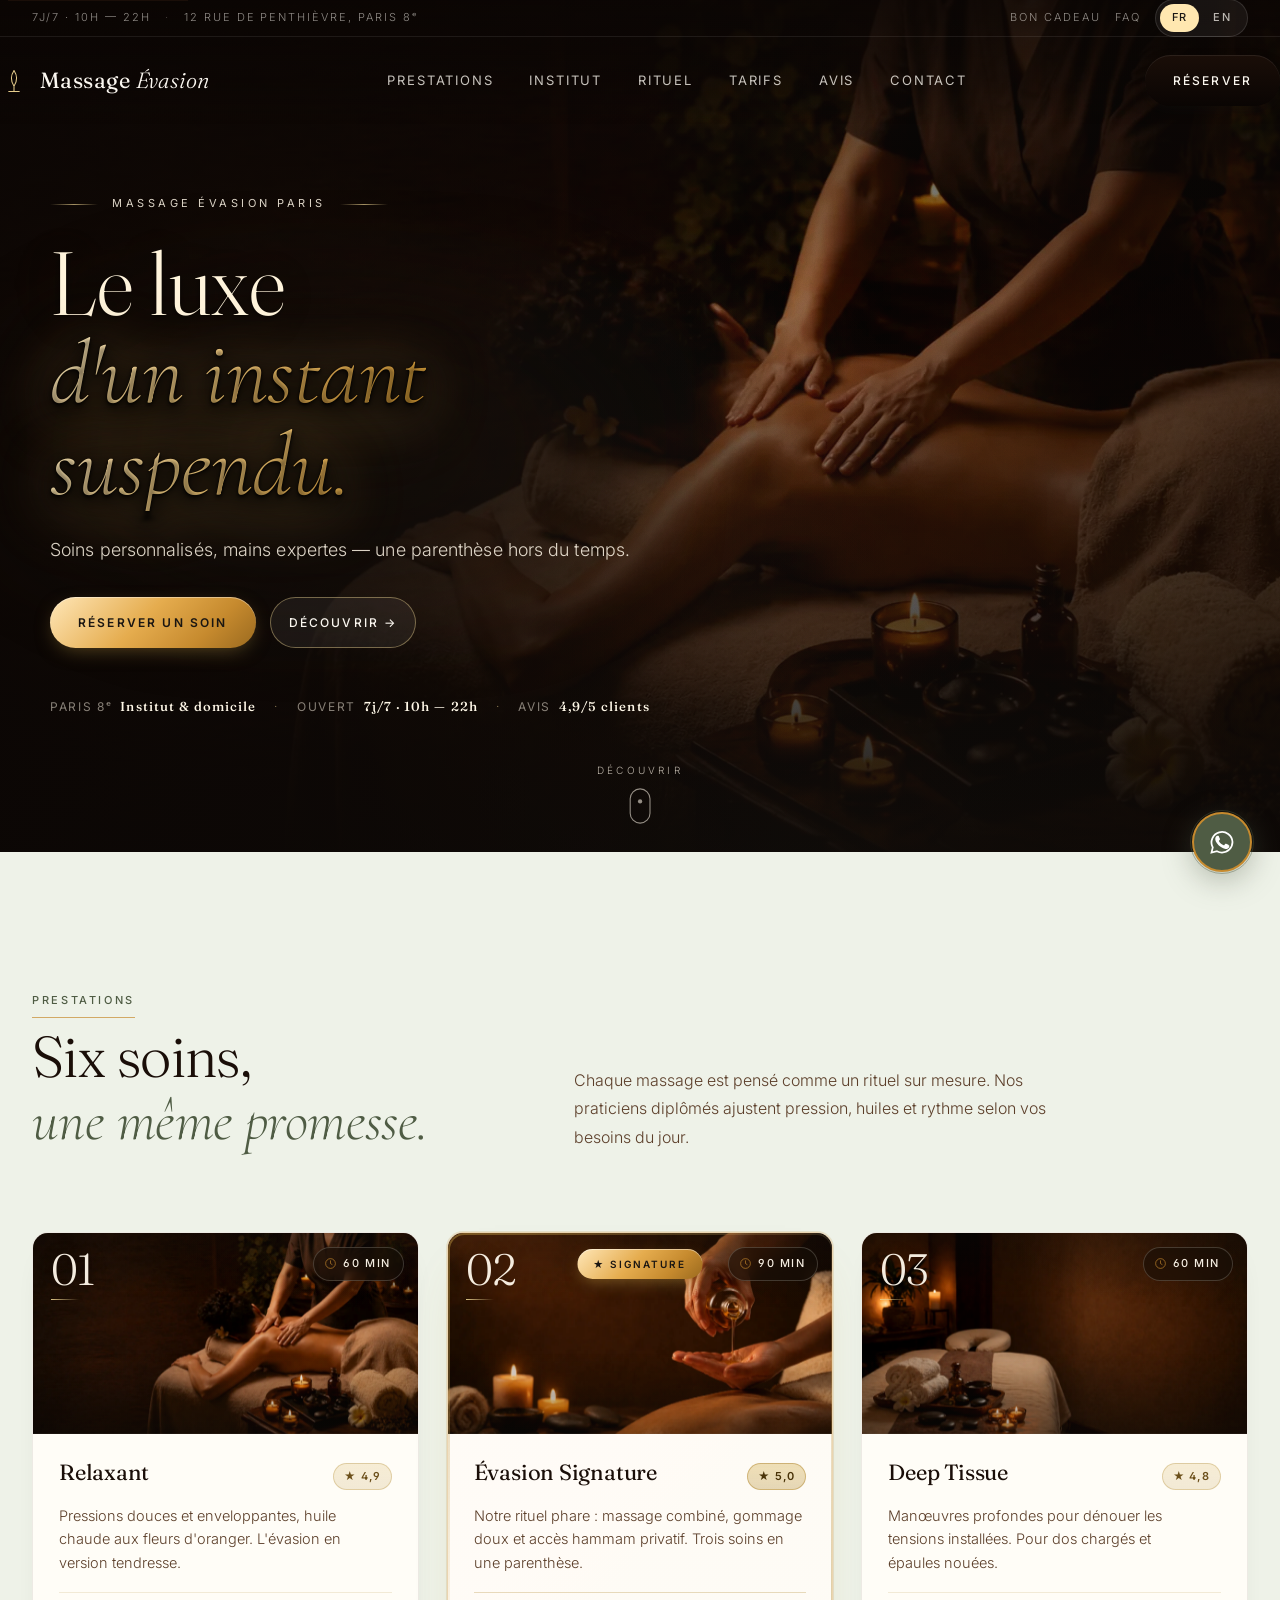
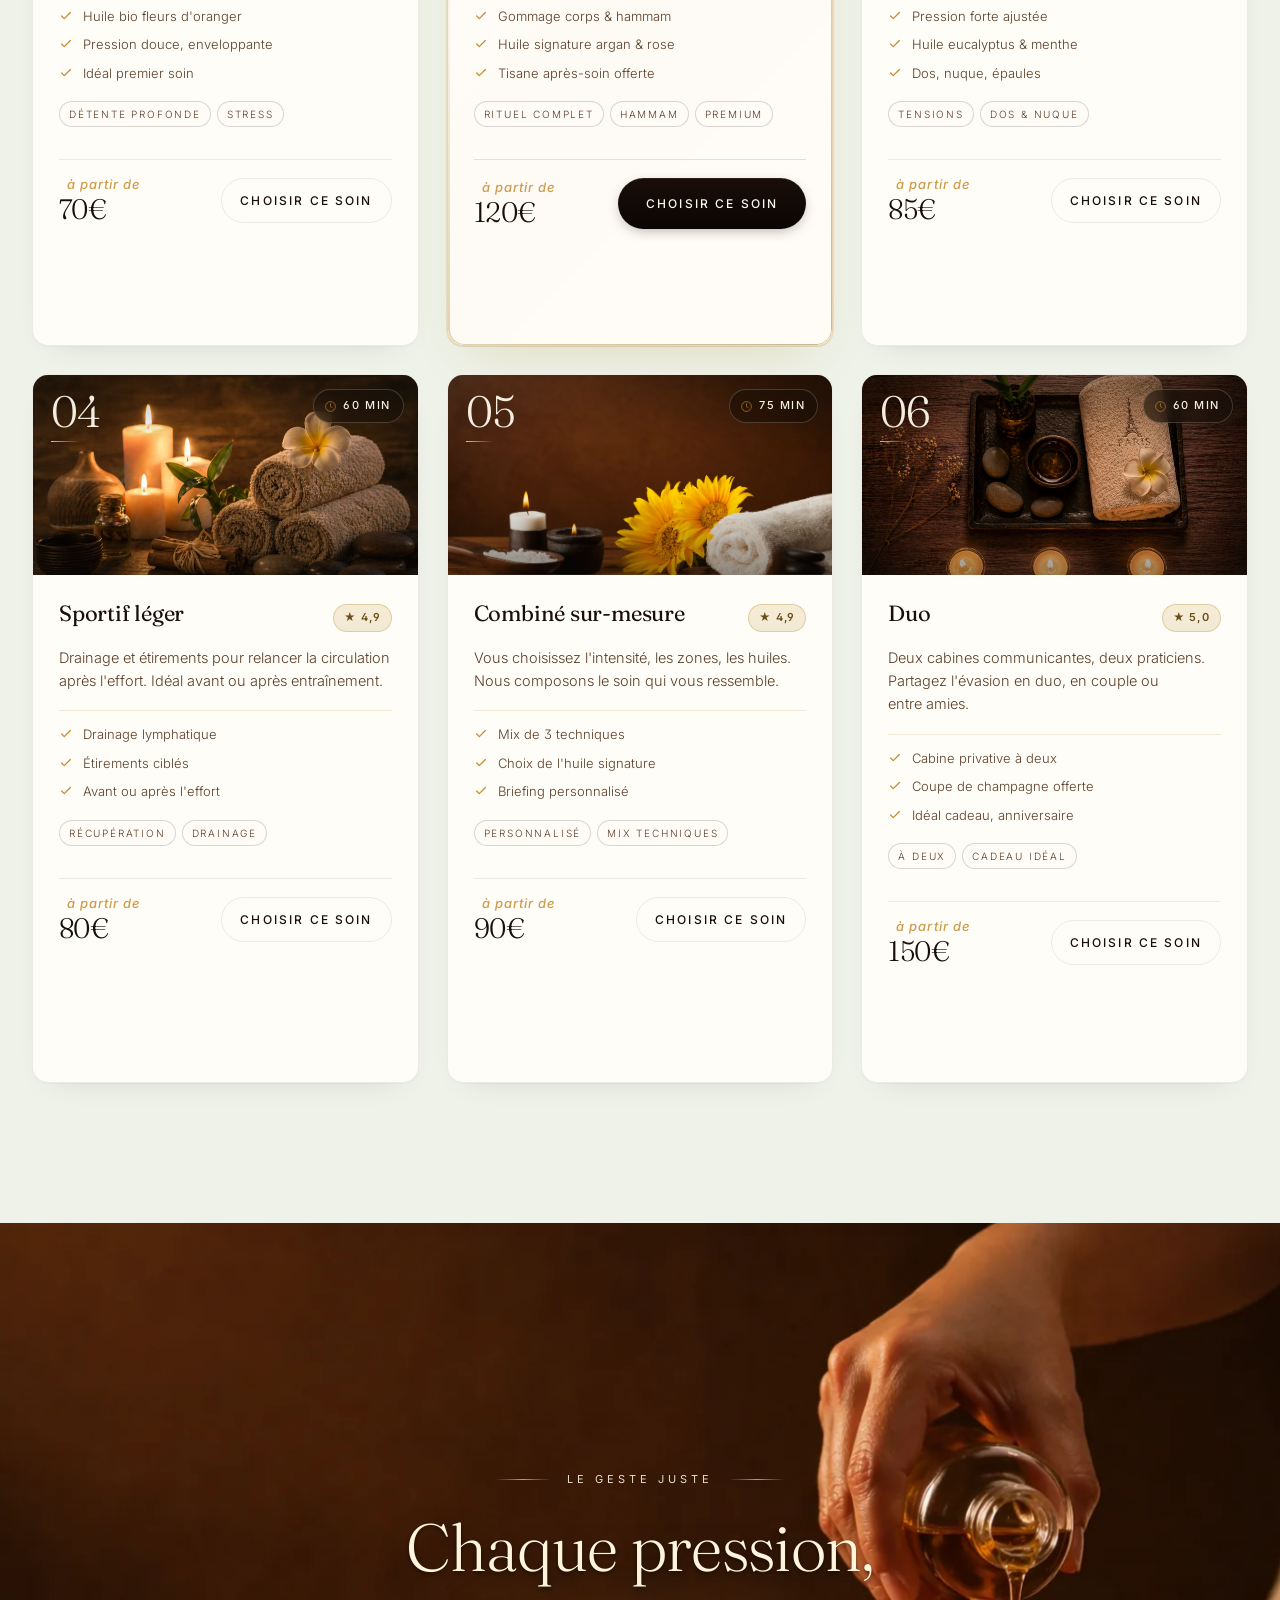
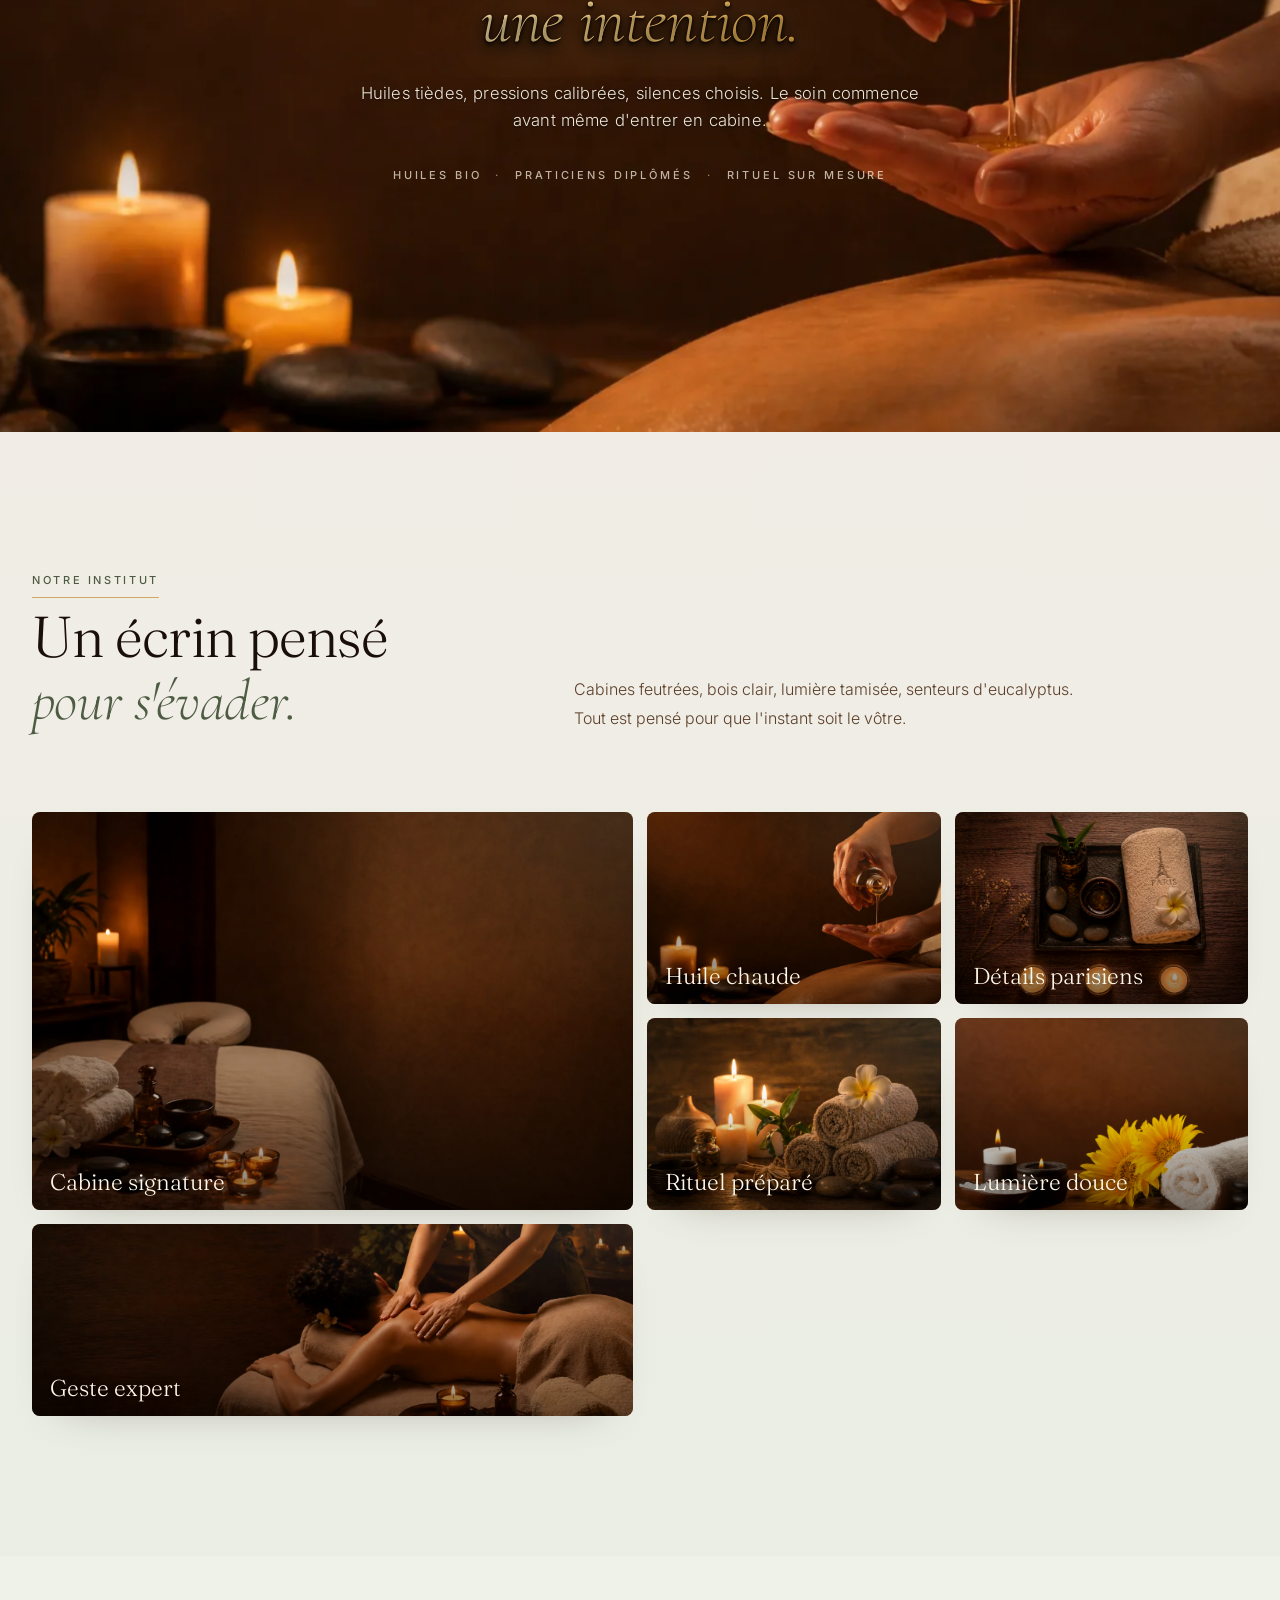
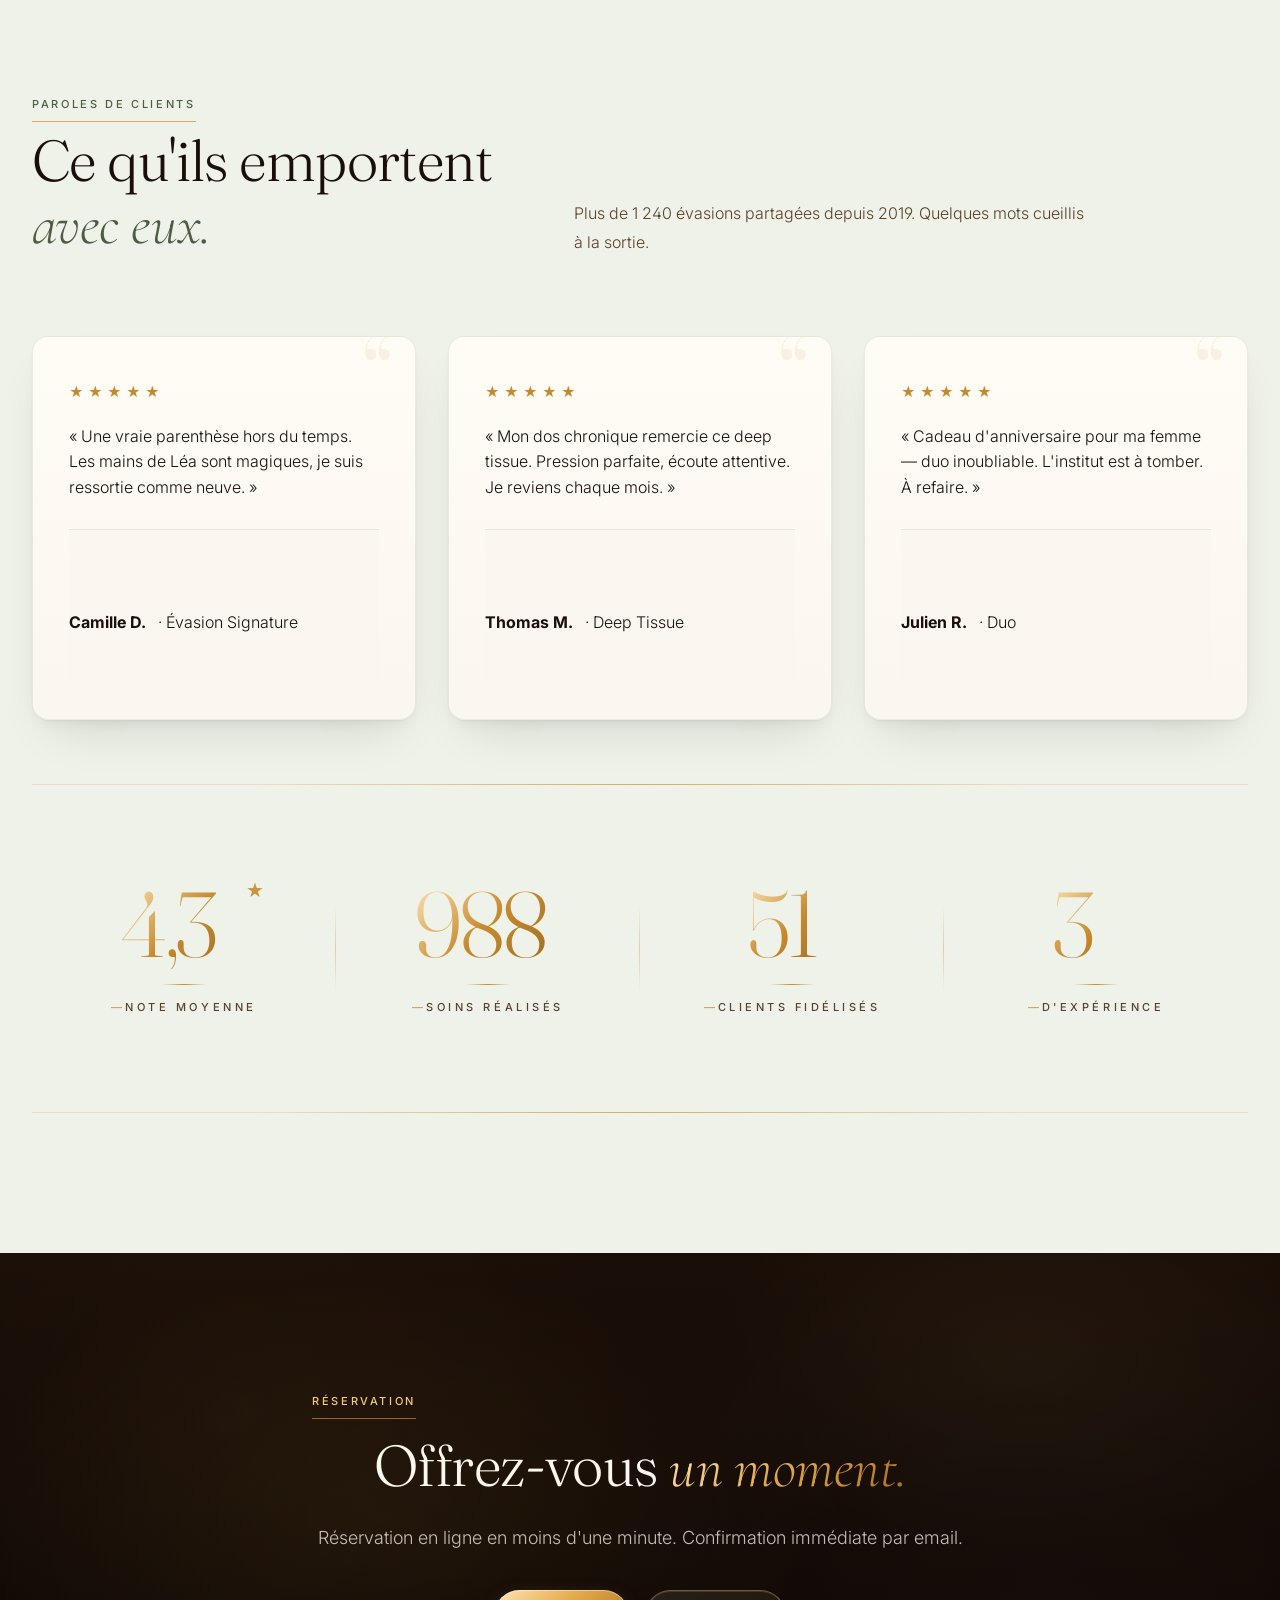
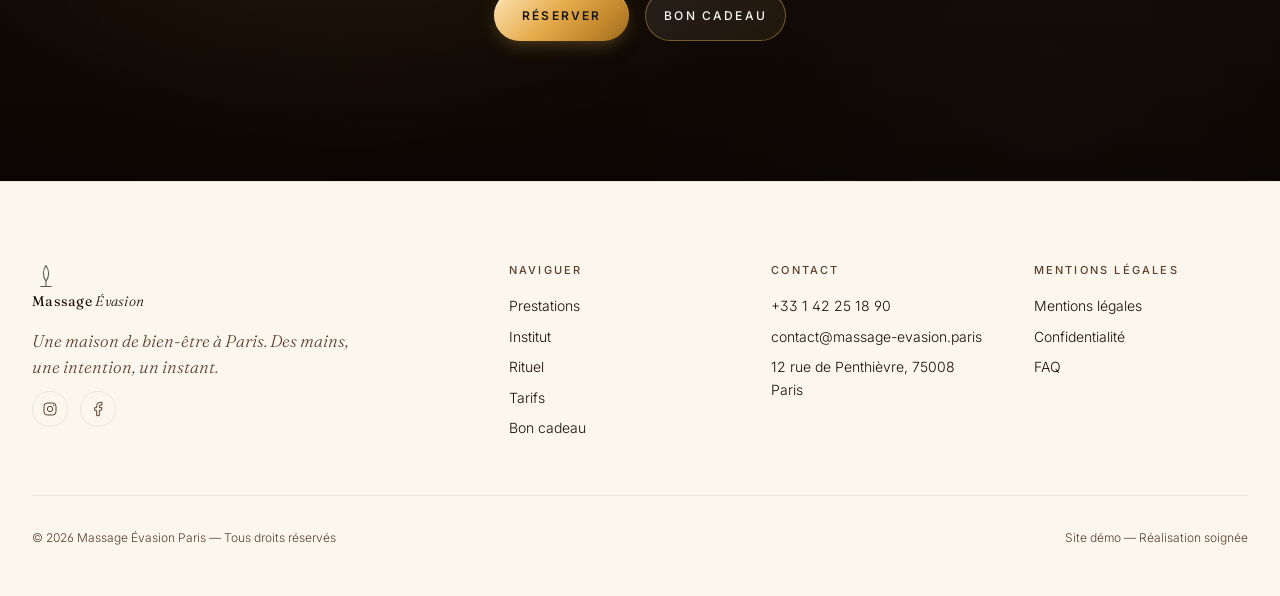
==== commit 30850442: "perf+seo: PNG->WebP (-95% poids), title optimise, DaySpa schema, noreferrer - Conversion 6 photos PN" ====
--- a/index.html
+++ b/index.html
@@ -4,9 +4,8 @@
 <meta charset="UTF-8" />
 <meta name="viewport" content="width=device-width, initial-scale=1, viewport-fit=cover" />
 <meta name="theme-color" content="#FBF8F3" />
-<title>Massage Évasion Paris — Maison de bien-être · 8ᵉ arrondissement</title>
-<meta name="description" content="Massages bien-être à Paris 8ᵉ. Soins personnalisés, ambiance feutrée, mains expertes. À domicile ou en institut, 7j/7 de 10h à 22h." />
-<meta name="keywords" content="massage Paris, bien-être, institut massage, massage à domicile, deep tissue, hammam, Paris 8" />
+<title>Massage Évasion Paris 8e — Institut bien-être & domicile</title>
+<meta name="description" content="Institut de massage haut de gamme à Paris 8ᵉ. Soins personnalisés, ambiance feutrée, mains expertes. À domicile ou en cabine, 7j/7 de 10h à 22h." />
 <meta name="author" content="Massage Évasion Paris" />
 <link rel="canonical" href="https://massage-evasion.paris/" />
 <link rel="alternate" hreflang="fr" href="https://massage-evasion.paris/" />
@@ -49,7 +48,7 @@
 <script type="application/ld+json">
 {
   "@context": "https://schema.org",
-  "@type": "HealthAndBeautyBusiness",
+  "@type": ["HealthAndBeautyBusiness", "DaySpa", "LocalBusiness"],
   "name": "Massage Évasion Paris",
   "image": "https://massage-evasion.paris/assets/images/og-cover.jpg",
   "url": "https://massage-evasion.paris",
@@ -146,13 +145,13 @@
 <section class="hero-cine" aria-label="Hero cinématique">
   <div class="hero-cine-media" aria-hidden="true">
     <img class="hero-cine-fallback"
-         src="assets/images/photos/massage-leg.png"
+         src="assets/images/photos/massage-leg.webp"
          alt=""
          fetchpriority="high"
          decoding="async" />
     <video class="hero-cine-video"
            autoplay muted loop playsinline preload="auto"
-           poster="assets/images/photos/massage-leg.png">
+           poster="assets/images/photos/massage-leg.webp">
       <source src="assets/video/hero-kling-animate.mp4" type="video/mp4" />
     </video>
   </div>
@@ -220,7 +219,7 @@
     <div class="presta-grid">
       <article class="presta-card fade-up">
         <div class="presta-img">
-          <img src="assets/images/photos/massage-leg.png" alt="Massage relaxant à la lueur des bougies" loading="lazy" />
+          <img src="assets/images/photos/massage-leg.webp" alt="Massage relaxant à la lueur des bougies" loading="lazy" />
           <span class="presta-num">01</span>
           <span class="presta-duration"><svg viewBox="0 0 24 24" fill="none" aria-hidden="true"><circle cx="12" cy="12" r="9" stroke="currentColor" stroke-width="1.2"/><path d="M12 7v5l3 2" stroke="currentColor" stroke-width="1.2" stroke-linecap="round"/></svg>60 min</span>
         </div>
@@ -246,7 +245,7 @@
       <article class="presta-card featured fade-up d1">
         <span class="presta-ribbon">★ Signature</span>
         <div class="presta-img">
-          <img src="assets/images/photos/oil-pour.png" alt="Rituel signature avec huile chaude" loading="lazy" />
+          <img src="assets/images/photos/oil-pour.webp" alt="Rituel signature avec huile chaude" loading="lazy" />
           <span class="presta-num">02</span>
           <span class="presta-duration"><svg viewBox="0 0 24 24" fill="none" aria-hidden="true"><circle cx="12" cy="12" r="9" stroke="currentColor" stroke-width="1.2"/><path d="M12 7v5l3 2" stroke="currentColor" stroke-width="1.2" stroke-linecap="round"/></svg>90 min</span>
         </div>
@@ -271,7 +270,7 @@
 
       <article class="presta-card fade-up d2">
         <div class="presta-img">
-          <img src="assets/images/photos/spa-room.png" alt="Cabine spa intimiste" loading="lazy" />
+          <img src="assets/images/photos/spa-room.webp" alt="Cabine spa intimiste" loading="lazy" />
           <span class="presta-num">03</span>
           <span class="presta-duration"><svg viewBox="0 0 24 24" fill="none" aria-hidden="true"><circle cx="12" cy="12" r="9" stroke="currentColor" stroke-width="1.2"/><path d="M12 7v5l3 2" stroke="currentColor" stroke-width="1.2" stroke-linecap="round"/></svg>60 min</span>
         </div>
@@ -296,7 +295,7 @@
 
       <article class="presta-card fade-up">
         <div class="presta-img">
-          <img src="assets/images/photos/towels-candles.png" alt="Soin sportif léger" loading="lazy" />
+          <img src="assets/images/photos/towels-candles.webp" alt="Soin sportif léger" loading="lazy" />
           <span class="presta-num">04</span>
           <span class="presta-duration"><svg viewBox="0 0 24 24" fill="none" aria-hidden="true"><circle cx="12" cy="12" r="9" stroke="currentColor" stroke-width="1.2"/><path d="M12 7v5l3 2" stroke="currentColor" stroke-width="1.2" stroke-linecap="round"/></svg>60 min</span>
         </div>
@@ -321,7 +320,7 @@
 
       <article class="presta-card fade-up d1">
         <div class="presta-img">
-          <img src="assets/images/photos/sunflower-towel.png" alt="Soin combiné sur-mesure" loading="lazy" />
+          <img src="assets/images/photos/sunflower-towel.webp" alt="Soin combiné sur-mesure" loading="lazy" />
           <span class="presta-num">05</span>
           <span class="presta-duration"><svg viewBox="0 0 24 24" fill="none" aria-hidden="true"><circle cx="12" cy="12" r="9" stroke="currentColor" stroke-width="1.2"/><path d="M12 7v5l3 2" stroke="currentColor" stroke-width="1.2" stroke-linecap="round"/></svg>75 min</span>
         </div>
@@ -346,7 +345,7 @@
 
       <article class="presta-card fade-up d2">
         <div class="presta-img">
-          <img src="assets/images/photos/paris-tray.png" alt="Soin duo en cabine privative" loading="lazy" />
+          <img src="assets/images/photos/paris-tray.webp" alt="Soin duo en cabine privative" loading="lazy" />
           <span class="presta-num">06</span>
           <span class="presta-duration"><svg viewBox="0 0 24 24" fill="none" aria-hidden="true"><circle cx="12" cy="12" r="9" stroke="currentColor" stroke-width="1.2"/><path d="M12 7v5l3 2" stroke="currentColor" stroke-width="1.2" stroke-linecap="round"/></svg>60 min</span>
         </div>
@@ -377,7 +376,7 @@
   <div class="cine-band-media">
     <video class="cine-band-video"
            autoplay muted loop playsinline preload="metadata"
-           poster="assets/images/photos/oil-pour.png">
+           poster="assets/images/photos/oil-pour.webp">
       <source src="assets/video/ritual-closeup.mp4" type="video/mp4" />
     </video>
     <div class="cine-band-veil" aria-hidden="true"></div>
@@ -425,27 +424,27 @@
 
     <div class="gallery-showcase">
       <figure class="gallery-tile gallery-tile-hero fade-up">
-        <img src="assets/images/photos/spa-room.png" alt="Cabine de massage feutrée avec bougies" loading="lazy" />
+        <img src="assets/images/photos/spa-room.webp" alt="Cabine de massage feutrée avec bougies" loading="lazy" />
         <figcaption data-i18n="gal.c1">Cabine signature</figcaption>
       </figure>
       <figure class="gallery-tile fade-up d1">
-        <img src="assets/images/photos/oil-pour.png" alt="Huile chaude versée avant un soin" loading="lazy" />
+        <img src="assets/images/photos/oil-pour.webp" alt="Huile chaude versée avant un soin" loading="lazy" />
         <figcaption data-i18n="gal.c2">Huile chaude</figcaption>
       </figure>
       <figure class="gallery-tile fade-up d2">
-        <img src="assets/images/photos/paris-tray.png" alt="Plateau spa avec serviette brodée Paris" loading="lazy" />
+        <img src="assets/images/photos/paris-tray.webp" alt="Plateau spa avec serviette brodée Paris" loading="lazy" />
         <figcaption data-i18n="gal.c3">Détails parisiens</figcaption>
       </figure>
       <figure class="gallery-tile fade-up">
-        <img src="assets/images/photos/towels-candles.png" alt="Serviettes roulées, bougies et pierres chaudes" loading="lazy" />
+        <img src="assets/images/photos/towels-candles.webp" alt="Serviettes roulées, bougies et pierres chaudes" loading="lazy" />
         <figcaption data-i18n="gal.c4">Rituel préparé</figcaption>
       </figure>
       <figure class="gallery-tile fade-up d1">
-        <img src="assets/images/photos/sunflower-towel.png" alt="Serviette blanche, tournesols et bougies" loading="lazy" />
+        <img src="assets/images/photos/sunflower-towel.webp" alt="Serviette blanche, tournesols et bougies" loading="lazy" />
         <figcaption data-i18n="gal.c5">Lumière douce</figcaption>
       </figure>
       <figure class="gallery-tile gallery-tile-wide fade-up d2">
-        <img src="assets/images/photos/massage-leg.png" alt="Massage relaxant dans une cabine chaleureuse" loading="lazy" />
+        <img src="assets/images/photos/massage-leg.webp" alt="Massage relaxant dans une cabine chaleureuse" loading="lazy" />
         <figcaption data-i18n="gal.c6">Geste expert</figcaption>
       </figure>
     </div>
@@ -538,7 +537,7 @@
         <h5 data-i18n="foot.contact">Contact</h5>
         <a href="tel:+33142251890">+33 1 42 25 18 90</a>
         <a href="mailto:contact@massage-evasion.paris">contact@massage-evasion.paris</a>
-        <a href="https://maps.google.com/?q=12+rue+Penthièvre+Paris" target="_blank" rel="noopener">12 rue de Penthièvre, 75008 Paris</a>
+        <a href="https://maps.google.com/?q=12+rue+Penthièvre+Paris" target="_blank" rel="noopener noreferrer">12 rue de Penthièvre, 75008 Paris</a>
       </div>
       <div class="footer-col">
         <h5 data-i18n="foot.legal">Mentions légales</h5>
@@ -555,7 +554,7 @@
 </footer>
 
 <!-- ============== WHATSAPP FLOAT ============== -->
-<a href="https://wa.me/33142251890" class="wa-float" target="_blank" rel="noopener" aria-label="WhatsApp" data-i18n="wa.tt" data-i18n-attr="title">
+<a href="https://wa.me/33142251890" class="wa-float" target="_blank" rel="noopener noreferrer" aria-label="WhatsApp" data-i18n="wa.tt" data-i18n-attr="title">
   <svg viewBox="0 0 24 24" fill="currentColor" aria-hidden="true"><path d="M17.5 14.4c-.3-.1-1.7-.8-1.9-.9-.3-.1-.5-.1-.7.1-.2.3-.8.9-.9 1.1-.2.2-.3.2-.6.1-1.7-.9-2.9-1.5-4-3.5-.3-.5.3-.5.8-1.5.1-.2.1-.4 0-.5 0-.1-.7-1.6-.9-2.2-.2-.6-.5-.5-.7-.5h-.6c-.2 0-.5.1-.8.4-.3.3-1 1-1 2.5s1.1 2.9 1.2 3.1c.1.2 2.1 3.2 5.2 4.5 1.9.8 2.7.9 3.6.8.6-.1 1.7-.7 1.9-1.4.2-.7.2-1.2.2-1.4-.1-.1-.3-.2-.6-.3z"/><path d="M21 12a9 9 0 0 1-9 9c-1.6 0-3-.4-4.3-1.1L3 21l1.1-4.3A9 9 0 1 1 21 12z" fill="none" stroke="currentColor" stroke-width="1.5"/></svg>
 </a>
 
--- a/assets/css/components.css
+++ b/assets/css/components.css
@@ -816,7 +816,7 @@
   background:
     linear-gradient(90deg, rgba(10,5,3,.82) 0%, rgba(10,5,3,.66) 45%, rgba(10,5,3,.40) 100%),
     linear-gradient(180deg, rgba(10,5,3,.22), rgba(10,5,3,.86)),
-    url("../images/photos/towels-candles.png") center / cover no-repeat;
+    url("../images/photos/towels-candles.webp") center / cover no-repeat;
 }
 
 .booking-photo-cta::before,
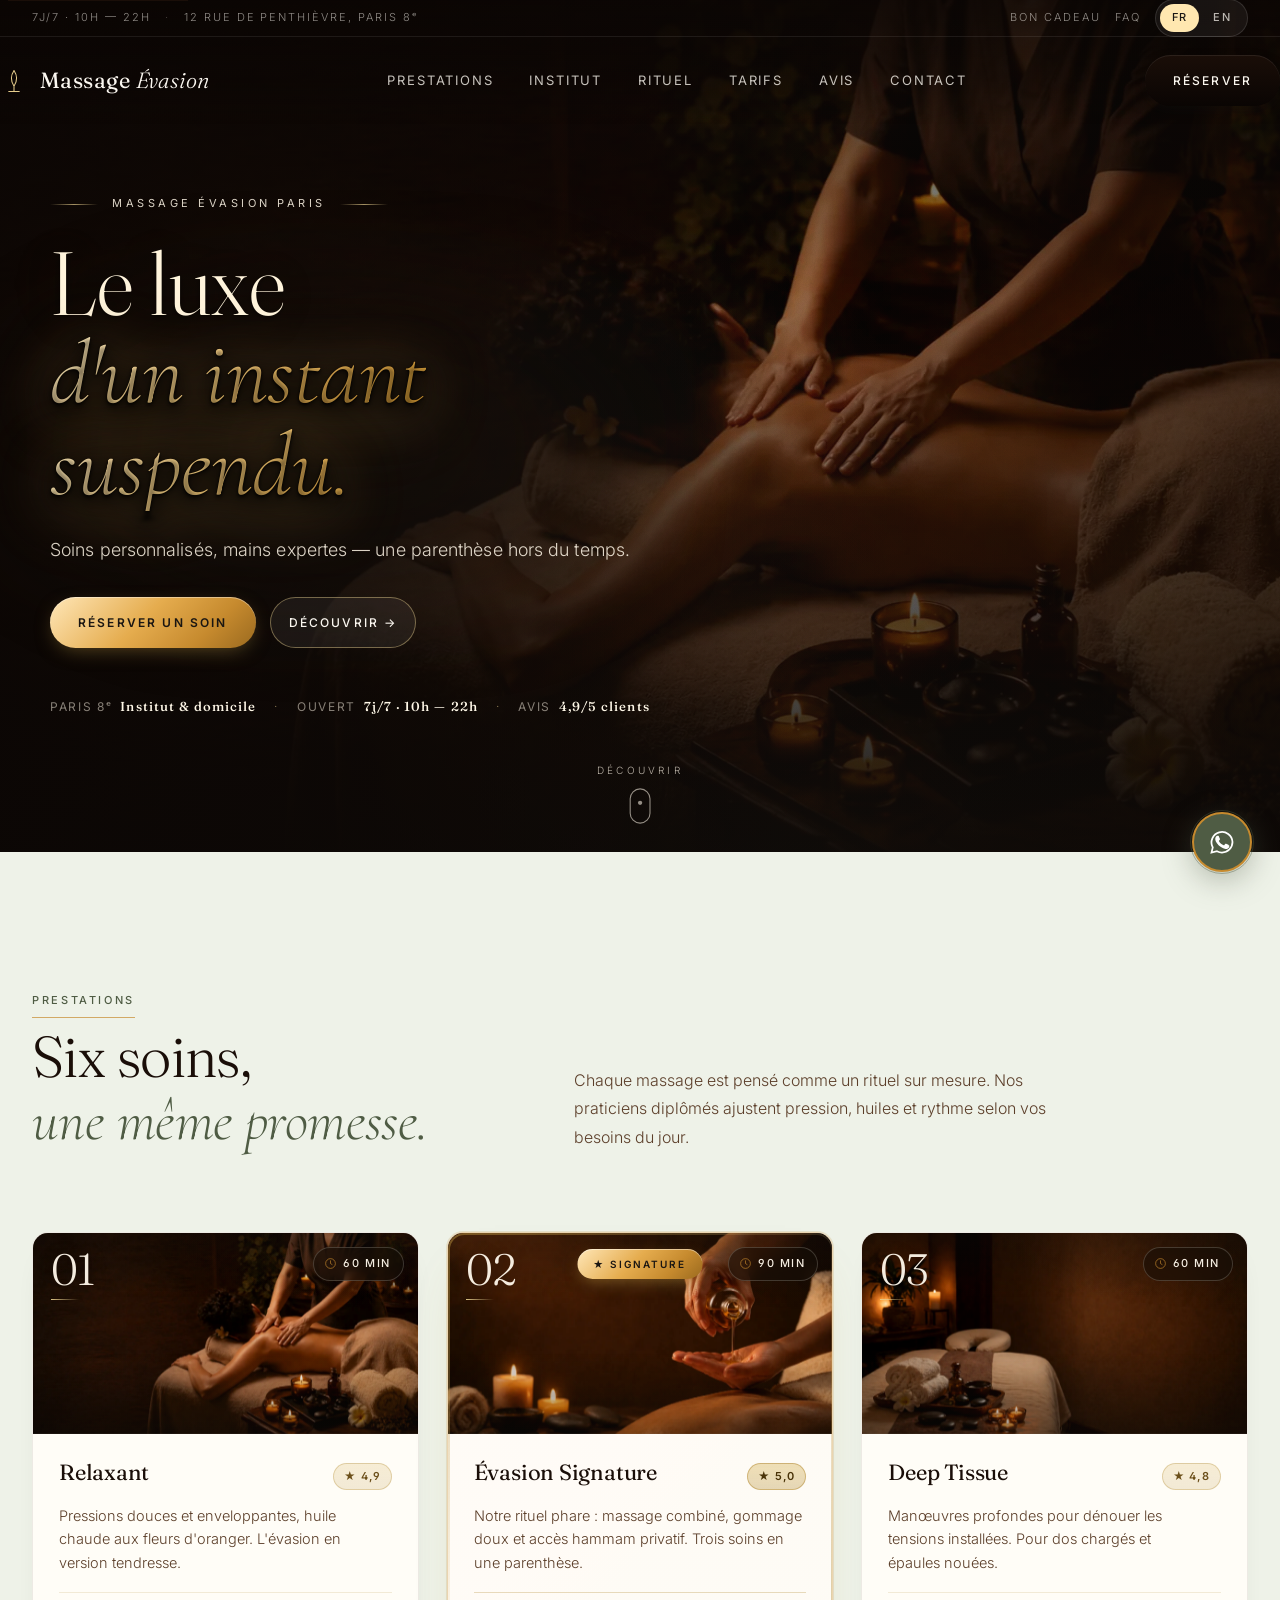
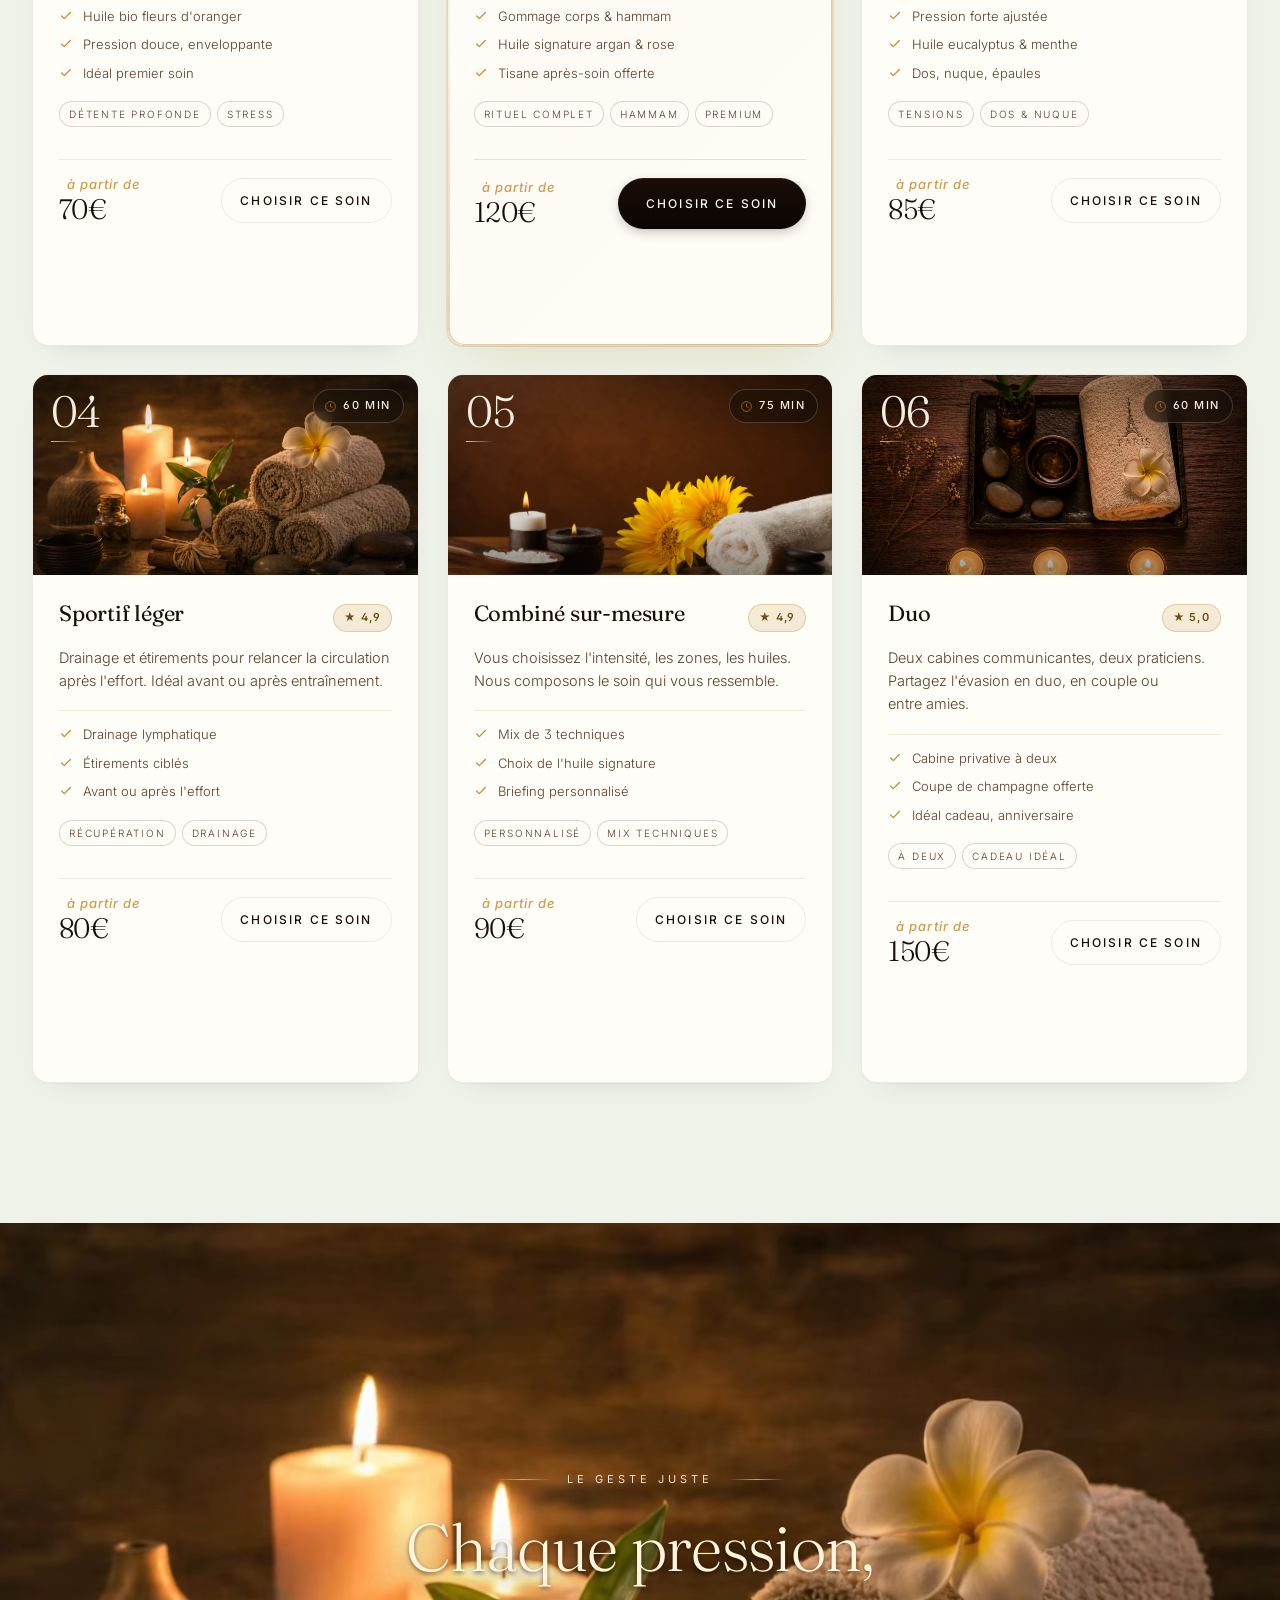
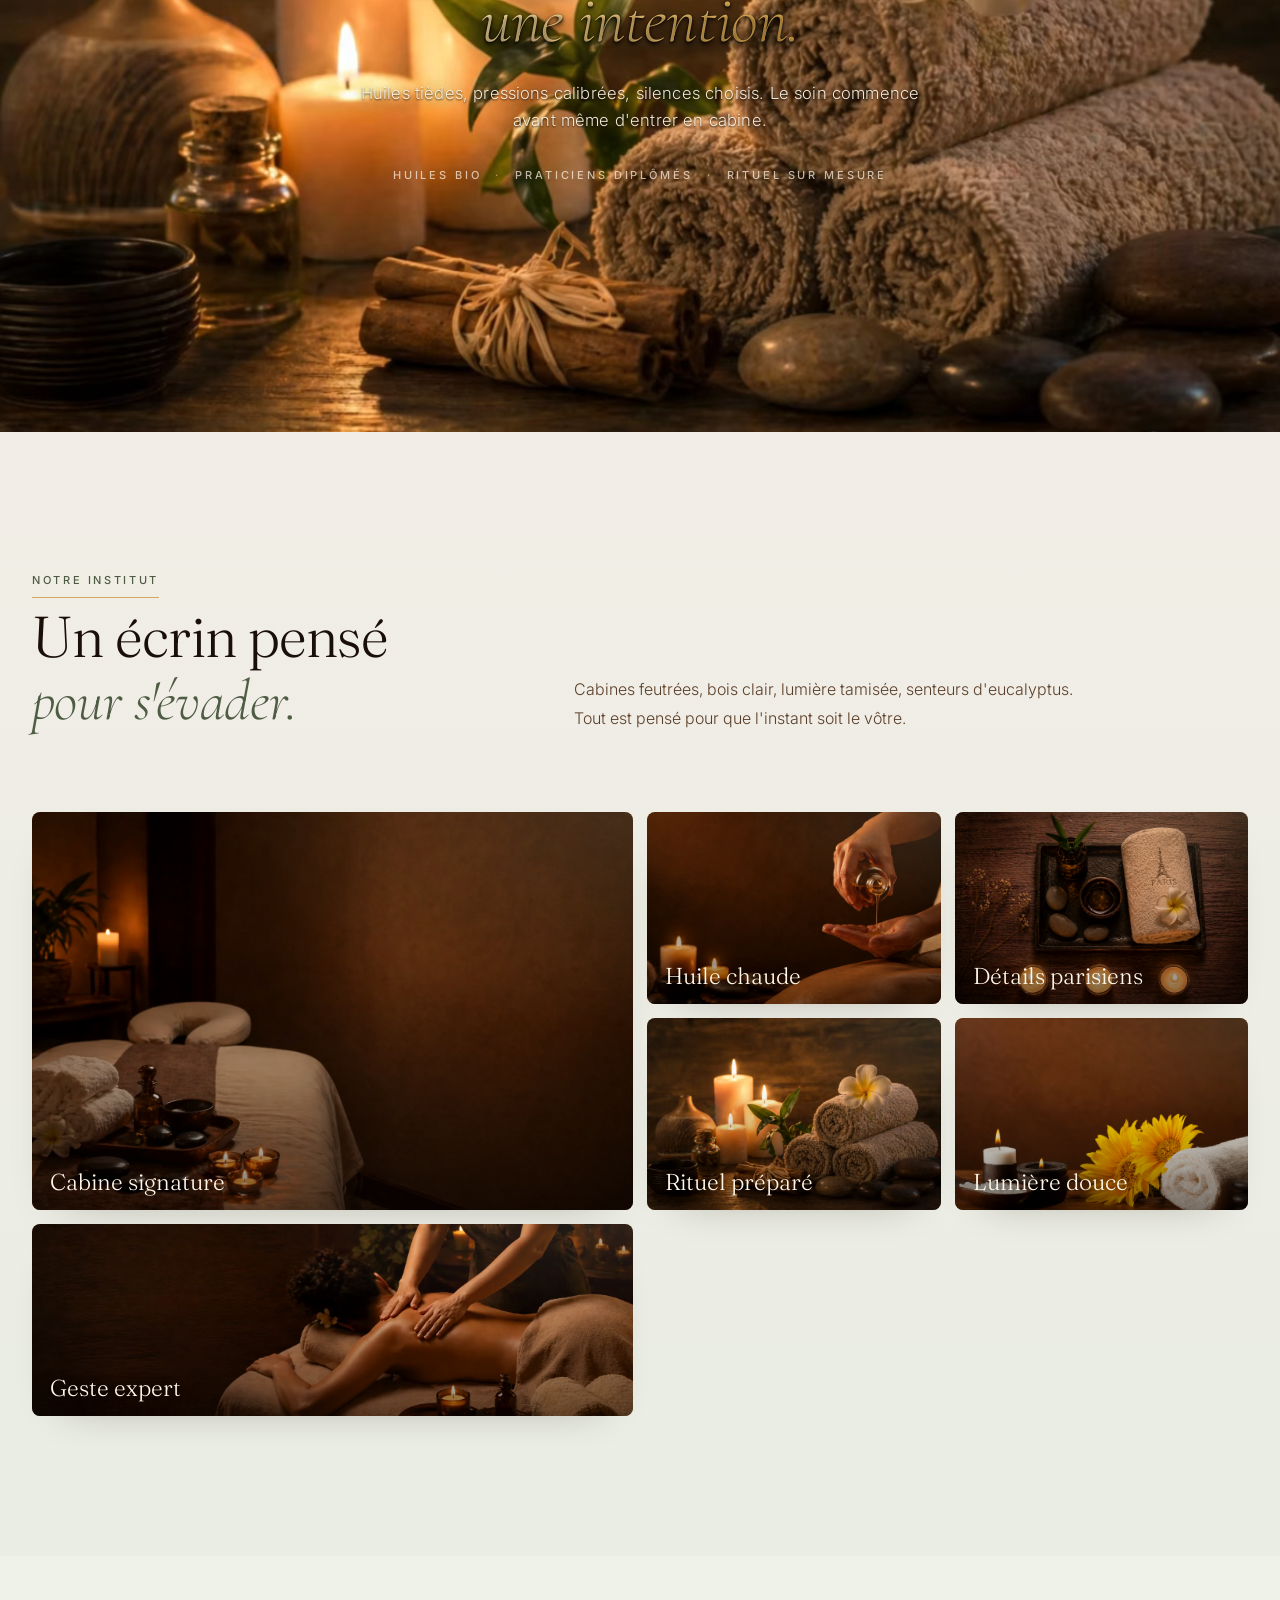
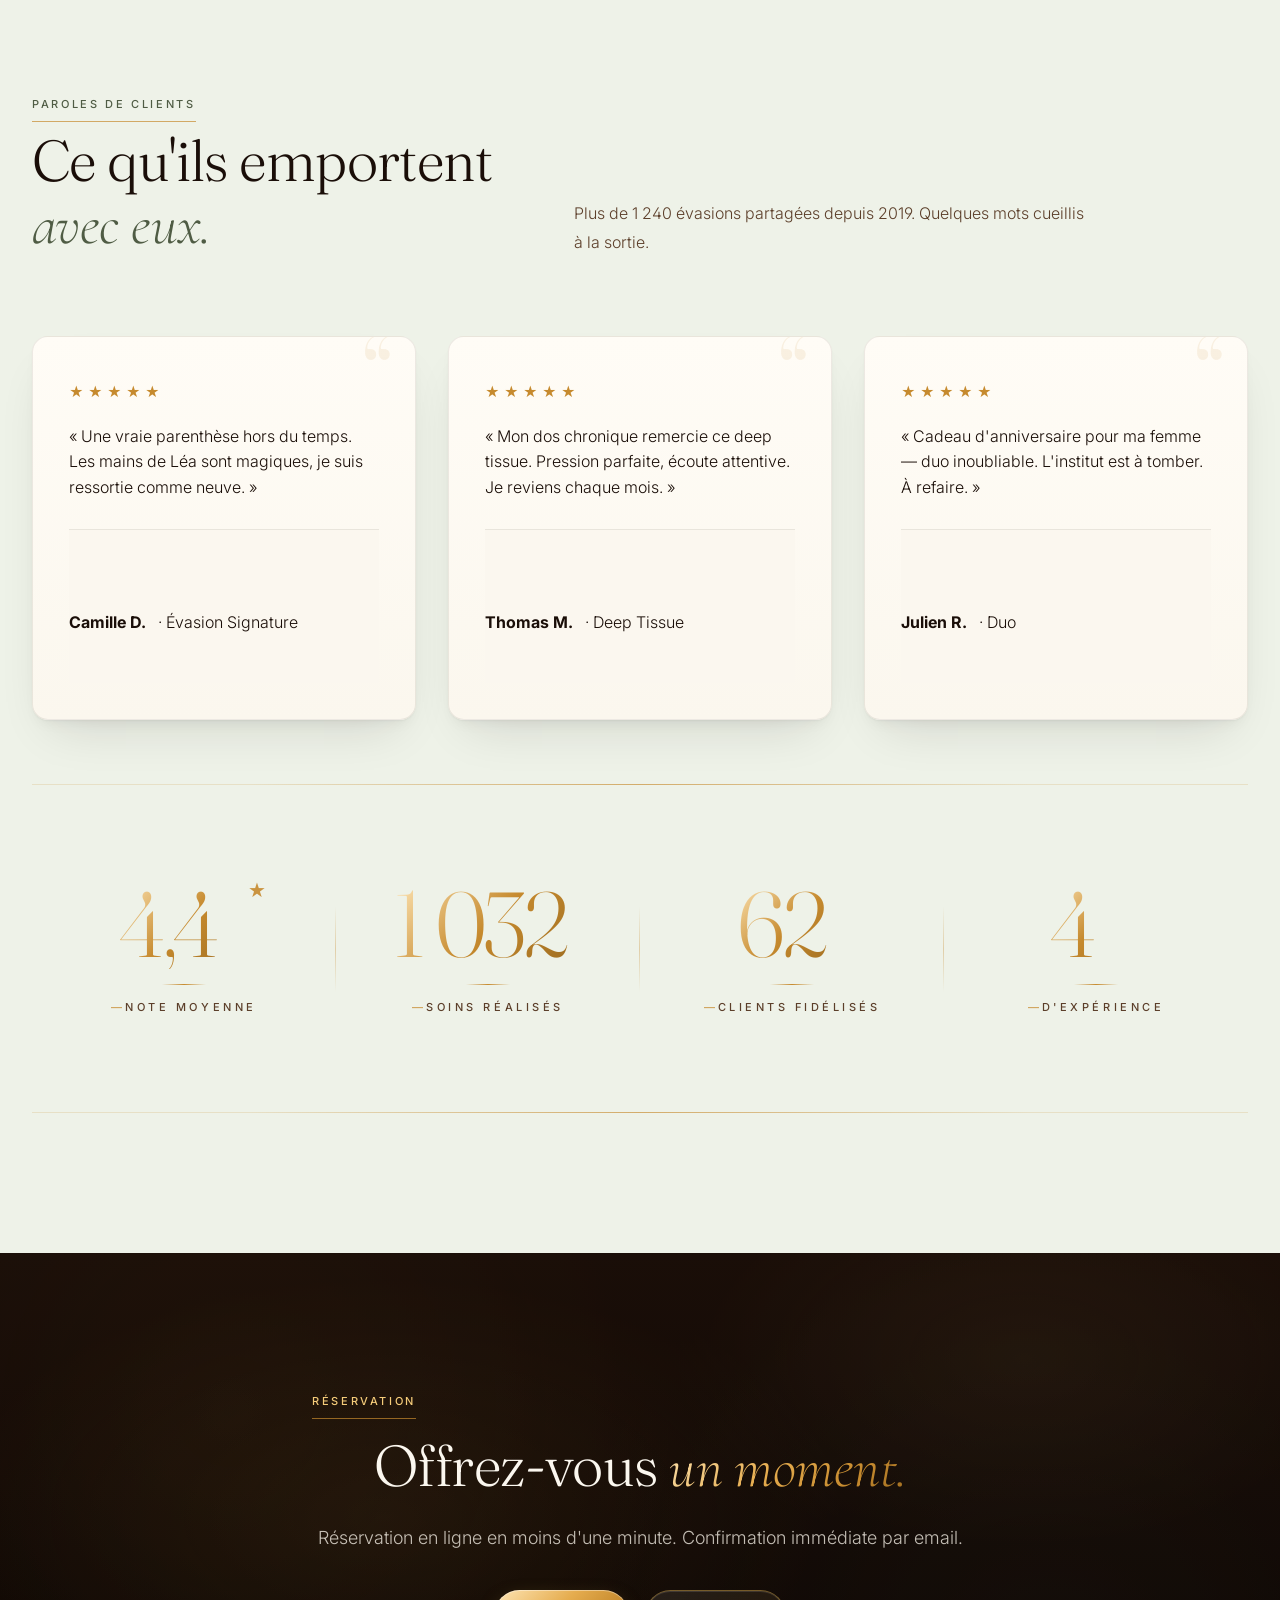
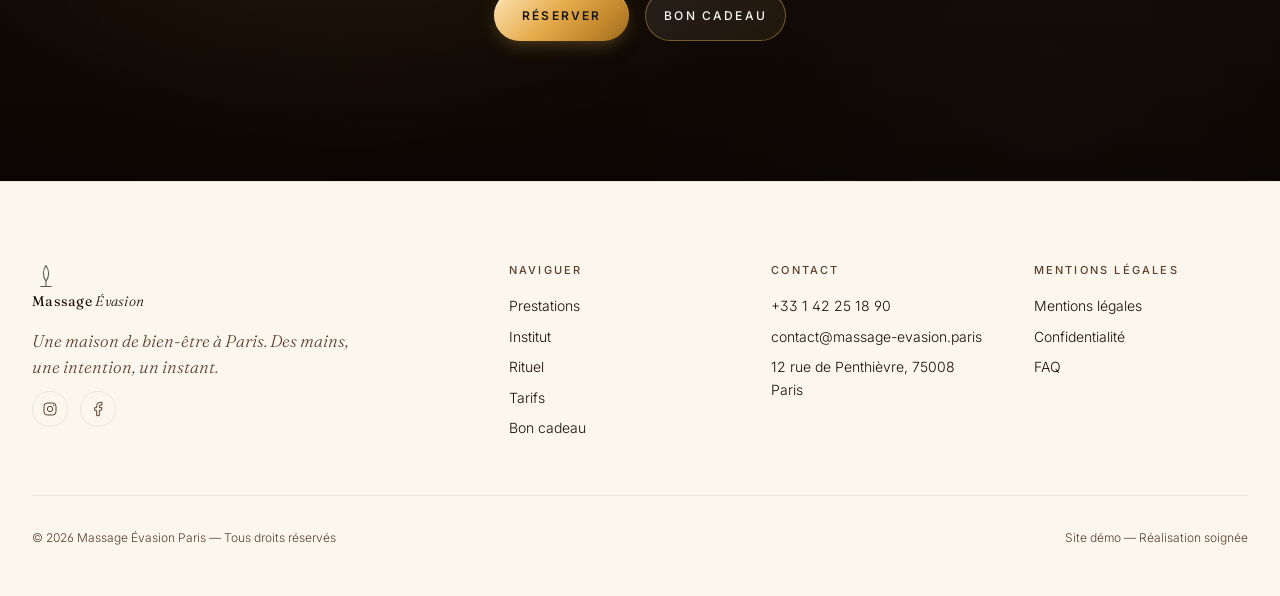
==== commit 56878565: "perf: charge -5Mo + bundle CSS minifie + fonts non-bloquantes Causes du chargement lent identifiees " ====
--- a/index.html
+++ b/index.html
@@ -30,20 +30,15 @@
 <link rel="manifest" href="manifest.webmanifest" />
 <link rel="icon" type="image/svg+xml" href="assets/images/favicon.svg" />
 
-<!-- Fonts -->
+<!-- Fonts (chargement non-bloquant avec print->all swap) -->
 <link rel="preconnect" href="https://fonts.googleapis.com" />
 <link rel="preconnect" href="https://fonts.gstatic.com" crossorigin />
-<link rel="preload" as="style" href="https://fonts.googleapis.com/css2?family=Cormorant+Garamond:ital,wght@0,300;0,400;1,300;1,400&family=Fraunces:opsz,wght@9..144,300;9..144,400;9..144,500&family=Inter:wght@300;400;500;600&display=swap" />
-<link rel="stylesheet" href="https://fonts.googleapis.com/css2?family=Cormorant+Garamond:ital,wght@0,300;0,400;1,300;1,400&family=Fraunces:opsz,wght@9..144,300;9..144,400;9..144,500&family=Inter:wght@300;400;500;600&display=swap" />
+<link rel="preload" as="style" href="https://fonts.googleapis.com/css2?family=Cormorant+Garamond:ital,wght@0,400;1,400&family=Fraunces:opsz,wght@9..144,400;9..144,500&family=Inter:wght@400;500;600&display=swap" />
+<link rel="stylesheet" media="print" onload="this.media='all'" href="https://fonts.googleapis.com/css2?family=Cormorant+Garamond:ital,wght@0,400;1,400&family=Fraunces:opsz,wght@9..144,400;9..144,500&family=Inter:wght@400;500;600&display=swap" />
+<noscript><link rel="stylesheet" href="https://fonts.googleapis.com/css2?family=Cormorant+Garamond:ital,wght@0,400;1,400&family=Fraunces:opsz,wght@9..144,400;9..144,500&family=Inter:wght@400;500;600&display=swap" /></noscript>
 
 <!-- Styles -->
-<link rel="stylesheet" href="assets/css/variables.css" />
-<link rel="stylesheet" href="assets/css/reset.css" />
-<link rel="stylesheet" href="assets/css/base.css" />
-<link rel="stylesheet" href="assets/css/components.css" />
-<link rel="stylesheet" href="assets/css/layout.css" />
-<link rel="stylesheet" href="assets/css/mobile.css" />
-
+<link rel="stylesheet" href="assets/css/bundle.min.css?v=2" />
 <!-- Schema.org JSON-LD -->
 <script type="application/ld+json">
 {
@@ -150,9 +145,10 @@
          fetchpriority="high"
          decoding="async" />
     <video class="hero-cine-video"
-           autoplay muted loop playsinline preload="auto"
+           autoplay muted loop playsinline preload="metadata"
            poster="assets/images/photos/massage-leg.webp">
-      <source src="assets/video/hero-kling-animate.mp4" type="video/mp4" />
+      <source src="assets/video/hero.webm" type="video/webm" />
+      <source src="assets/video/hero.mp4" type="video/mp4" />
     </video>
   </div>
   <div class="hero-cine-veil" aria-hidden="true"></div>
@@ -375,8 +371,9 @@
 <section class="cine-band" aria-label="Moment cinématique">
   <div class="cine-band-media">
     <video class="cine-band-video"
-           autoplay muted loop playsinline preload="metadata"
+           autoplay muted loop playsinline preload="none"
            poster="assets/images/photos/oil-pour.webp">
+      <source src="assets/video/ritual-closeup.webm" type="video/webm" />
       <source src="assets/video/ritual-closeup.mp4" type="video/mp4" />
     </video>
     <div class="cine-band-veil" aria-hidden="true"></div>
--- a/assets/css/bundle.min.css
+++ b/assets/css/bundle.min.css
@@ -0,0 +1 @@
+:root{--sand-50:#F8EFE0;--sand-100:#F0E2C8;--sand-200:#E5CFA8;--sand-300:#D4B384;--sand-400:#B8966A;--ink-900:#1A0E08;--ink-800:#2A1810;--ink-700:#3D241A;--ink-500:#6E4F3A;--ink-400:#8E6B52;--ink-300:#B89272;--sage-50:#EFF3EB;--sage-100:#DFE6D8;--sage-200:#C5D1B9;--sage-300:#A8B898;--sage-500:#7D8C6D;--sage-700:#4F5C44;--sage-800:#3A4632;--sage-900:#2A3324;--gold-200:#FFE7B8;--gold-300:#F5CC7A;--gold-400:#E5AC4E;--gold-500:#C68A2E;--gold-600:#9A6A1F;--gold-700:#6E4A14;--copper-400:#C58E6A;--copper-500:#A66D4A;--rose-100:#F4E5DA;--rose-300:#DDB5A0;--rose-500:#B57F66;--terracotta-500:#C56F4D;--error:#B85450;--success:#5A6550;--grad-sand:linear-gradient(160deg,#F8EFE0 0%,#F0E2C8 60%,#E8D5B0 100%);--grad-sage:linear-gradient(135deg,var(--sage-700) 0%,var(--sage-900) 100%);--grad-gold:linear-gradient(135deg,#FFE7B8 0%,#E5AC4E 45%,#C68A2E 75%,#9A6A1F 100%);--grad-gold-soft:linear-gradient(135deg,rgba(229,172,78,.22),rgba(198,138,46,.12));--grad-ink:linear-gradient(180deg,#1A0E08 0%,#0A0503 100%);--grad-warm:linear-gradient(135deg,#F0E2C8 0%,#E5CFA8 50%,#D4B384 100%);--grad-candle:radial-gradient(circle at 30% 50%,rgba(255,180,80,.18) 0%,transparent 60%),radial-gradient(circle at 70% 70%,rgba(229,172,78,.12) 0%,transparent 55%);--grad-mesh:radial-gradient(at 20% 12%,rgba(229,172,78,.18) 0px,transparent 40%),radial-gradient(at 82% 22%,rgba(184,150,106,.16) 0px,transparent 45%),radial-gradient(at 18% 88%,rgba(245,204,122,.14) 0px,transparent 45%),radial-gradient(at 88% 84%,rgba(198,138,46,.12) 0px,transparent 40%);--grad-aura:conic-gradient(from 220deg at 50% 50%,rgba(229,172,78,0) 0deg,rgba(229,172,78,.22) 90deg,rgba(245,204,122,.20) 180deg,rgba(198,138,46,.18) 270deg,rgba(229,172,78,0) 360deg);--glass-bg:rgba(255,252,247,0.62);--glass-bg-dark:rgba(26,23,20,0.45);--glass-border:rgba(255,255,255,0.55);--glass-blur:18px;--bg:#FBF7EF;--bg-soft:#EEF2E8;--bg-card:#FFFDF7;--bg-elevated:#FFF9ED;--bg-tinted:#E7DDC8;--ink:#1A0E08;--ink-soft:#5C3F2A;--ink-muted:#8E6B52;--accent:var(--sage-700);--accent-soft:rgba(125,140,109,.14);--accent-ink:var(--sage-900);--accent-glow:rgba(125,140,109,.32);--gold:var(--gold-500);--gold-glow:rgba(229,172,78,.38);--line:rgba(26,14,8,.08);--line-strong:rgba(26,14,8,.16);--line-gold:rgba(198,138,46,.35);--font-display:"Fraunces","Cormorant Garamond",Georgia,serif;--font-body:"Inter",-apple-system,BlinkMacSystemFont,"Segoe UI",sans-serif;--font-italic:"Cormorant","Cormorant Garamond",serif;--fs-xs:11px;--fs-sm:13px;--fs-base:15px;--fs-md:16px;--fs-lg:18px;--fs-xl:22px;--fs-2xl:28px;--fs-3xl:34px;--fs-4xl:clamp(34px,4.5vw,60px);--fs-hero:clamp(44px,6.5vw,92px);--tracking-tight:-0.02em;--tracking-snug:-0.01em;--tracking-normal:0;--tracking-wide:0.08em;--tracking-wider:0.14em;--tracking-widest:0.24em;--space-1:4px;--space-2:8px;--space-3:12px;--space-4:16px;--space-5:20px;--space-6:24px;--space-8:32px;--space-10:40px;--space-12:48px;--space-16:64px;--space-20:80px;--space-24:96px;--space-32:140px;--radius-sm:2px;--radius-md:8px;--radius-lg:16px;--radius-pill:999px;--radius-card:2px;--shadow-xs:0 1px 2px rgba(26,23,20,.04);--shadow-soft:0 1px 2px rgba(26,23,20,.04),0 8px 16px -8px rgba(26,23,20,.08),0 24px 48px -20px rgba(26,23,20,.14);--shadow-lift:0 2px 4px rgba(26,23,20,.06),0 12px 24px -8px rgba(26,23,20,.10),0 32px 64px -24px rgba(26,23,20,.20);--shadow-deep:0 4px 8px rgba(26,23,20,.08),0 20px 40px -12px rgba(26,23,20,.18),0 60px 100px -32px rgba(26,23,20,.28);--shadow-gold:0 6px 20px -4px rgba(184,147,64,.28),0 0 36px -8px rgba(229,204,140,.22);--shadow-sage:0 6px 20px -4px rgba(79,92,68,.22),0 0 36px -8px rgba(168,184,152,.18);--shadow-inner:inset 0 1px 0 rgba(255,255,255,.6),inset 0 -1px 0 rgba(26,23,20,.04);--ease-out:cubic-bezier(.2,.7,.2,1);--ease-in-out:cubic-bezier(.4,0,.2,1);--ease-spring:cubic-bezier(.2,1.5,.3,1);--duration-fast:.2s;--duration-base:.35s;--duration-slow:.6s;--duration-slower:1s;--container-max:1280px;--container-pad:32px;--section-pad:var(--space-32);--z-nav:50;--z-float:100;--z-modal:200;--z-tooltip:300}html[data-palette="sand"]{--accent:#8B7355;--accent-soft:#EFE4D2;--accent-ink:#4A3A26;--gold:var(--gold-500)}html[data-palette="noir"]{--bg:#13120F;--bg-soft:#1C1A16;--bg-card:#1F1D18;--bg-elevated:#252218;--ink:#F5EFE6;--ink-soft:#A8A293;--ink-muted:#6B665D;--accent:#B9C4AC;--accent-soft:#2B3226;--accent-ink:#E3E8DE;--gold:var(--gold-400);--line:rgba(245,239,230,.1);--line-strong:rgba(245,239,230,.18);--shadow-soft:0 1px 2px rgba(0,0,0,.3),0 20px 40px -20px rgba(0,0,0,.6);--shadow-lift:0 2px 4px rgba(0,0,0,.35),0 30px 60px -24px rgba(0,0,0,.7)}html[data-typo="editorial"]{--font-display:"Fraunces",Georgia,serif;--font-body:"Inter",sans-serif}html[data-typo="classic"]{--font-display:"Cormorant Garamond",Georgia,serif;--font-body:"Inter",sans-serif}html[data-typo="minimal"]{--font-display:"Inter",sans-serif;--font-body:"Inter",sans-serif}html[data-btn="pill"] .btn{border-radius:var(--radius-pill)}html[data-btn="square"] .btn{border-radius:0}html[data-btn="soft"] .btn{border-radius:8px}@media (prefers-reduced-motion:reduce){*,*::before,*::after{animation-duration:.001ms !important;animation-iteration-count:1 !important;transition-duration:.001ms !important;scroll-behavior:auto !important}}@media (prefers-color-scheme:dark){}*,*::before,*::after{box-sizing:border-box}*{margin:0;padding:0}html,body{height:100%}html{-webkit-text-size-adjust:100%;tab-size:4;scroll-behavior:smooth}body{line-height:1.5;-webkit-font-smoothing:antialiased;-moz-osx-font-smoothing:grayscale;text-rendering:optimizeLegibility;font-feature-settings:"kern","liga","calt","ss01"}img,picture,video,canvas,svg{display:block;max-width:100%}input,button,textarea,select{font:inherit;color:inherit}button{background:none;border:none;cursor:pointer}p,h1,h2,h3,h4,h5,h6{overflow-wrap:break-word;text-wrap:pretty}h1,h2,h3,h4{text-wrap:balance}#root,#__next{isolation:isolate}a{color:inherit;text-decoration:none}ul,ol{list-style:none}table{border-collapse:collapse;border-spacing:0}:focus-visible{outline:2px solid var(--accent);outline-offset:3px;border-radius:2px}:focus:not(:focus-visible){outline:none}::selection{background:var(--accent);color:var(--bg)}::-webkit-scrollbar{width:10px;height:10px}::-webkit-scrollbar-track{background:var(--bg-soft)}::-webkit-scrollbar-thumb{background:var(--ink-muted);border-radius:999px;border:2px solid var(--bg-soft)}::-webkit-scrollbar-thumb:hover{background:var(--ink-soft)}body{font-family:var(--font-body);background:var(--bg);color:var(--ink);font-size:var(--fs-md);line-height:1.6;font-weight:300;overflow-x:hidden;min-height:100vh;display:flex;flex-direction:column;position:relative;font-feature-settings:"kern","liga","calt","ss01";-webkit-font-smoothing:antialiased;-moz-osx-font-smoothing:grayscale;text-rendering:optimizeLegibility;margin:0;padding:0}html.has-hero-dark{background:#0A0503}html.has-hero-dark body{background:#0A0503}html.has-hero-dark body::before{display:none}body::before{content:"";position:fixed;inset:0;background:var(--grad-mesh);pointer-events:none;z-index:0;opacity:0.55}body>*{position:relative;z-index:1}main{flex:1 0 auto}::selection{background:var(--gold);color:#fff}::-moz-selection{background:var(--gold);color:#fff}a{color:inherit;transition:color var(--duration-fast) var(--ease-out)}.wrap{max-width:var(--container-max);margin:0 auto;padding:0 var(--container-pad);width:100%}@media (max-width:720px){.wrap{padding:0 20px}}.display{font-family:var(--font-display);font-weight:300;letter-spacing:var(--tracking-tight);line-height:1.05}.italic{font-family:var(--font-italic);font-style:italic;font-weight:300}section{padding:var(--section-pad) 0;position:relative}@media (max-width:720px){section{padding:var(--space-20) 0}}.section-head{display:grid;grid-template-columns:1fr 1.4fr;gap:60px;margin-bottom:var(--space-20);align-items:end}@media (max-width:860px){.section-head{grid-template-columns:1fr;gap:var(--space-6);margin-bottom:var(--space-12)}}.section-label{font-size:var(--fs-xs);letter-spacing:var(--tracking-widest);text-transform:uppercase;color:var(--accent);font-weight:500;display:flex;align-items:center;gap:var(--space-3)}.section-label .num{font-family:var(--font-display);font-style:italic;font-size:var(--fs-base);color:var(--ink-soft);letter-spacing:0;text-transform:none}.section-title{font-family:var(--font-display);font-weight:300;font-size:var(--fs-4xl);line-height:1.08;letter-spacing:var(--tracking-snug);margin:var(--space-4) 0 0;color:var(--ink);text-wrap:balance}.section-title em{font-family:var(--font-italic);color:var(--accent);font-weight:300;font-style:italic}.section-desc{font-size:var(--fs-md);color:var(--ink-soft);max-width:520px;line-height:1.8}.eyebrow{display:inline-flex;align-items:center;gap:var(--space-3);font-size:var(--fs-xs);letter-spacing:var(--tracking-widest);text-transform:uppercase;color:var(--accent);font-weight:500;margin-bottom:var(--space-6)}.eyebrow::before{content:"";width:32px;height:1px;background:currentColor}.under{position:relative;display:inline-block}.under::after{content:"";position:absolute;left:0;right:0;bottom:-8px;height:1px;background:var(--gold);opacity:.7}.skip-link{position:absolute;top:-40px;left:8px;background:var(--ink);color:var(--bg);padding:10px 16px;z-index:9999;text-decoration:none;font-size:var(--fs-sm);letter-spacing:var(--tracking-wide);text-transform:uppercase;transition:top var(--duration-fast) var(--ease-out)}.skip-link:focus{top:8px}.sr-only{position:absolute;width:1px;height:1px;padding:0;margin:-1px;overflow:hidden;clip:rect(0,0,0,0);white-space:nowrap;border:0}.text-center{text-align:center}.text-accent{color:var(--accent)}.text-gold{color:var(--gold)}.text-soft{color:var(--ink-soft)}.hidden{display:none !important}.no-wrap{white-space:nowrap}.breadcrumb{font-size:var(--fs-xs);letter-spacing:var(--tracking-wider);text-transform:uppercase;color:var(--ink-soft);padding:120px 0 0;display:flex;gap:var(--space-3);align-items:center}.breadcrumb a:hover{color:var(--accent)}.breadcrumb .sep{color:var(--ink-muted)}.breadcrumb [aria-current="page"]{color:var(--ink);font-weight:500}.fade-up{opacity:0;transform:translateY(24px);transition:opacity var(--duration-slower) var(--ease-out),transform var(--duration-slower) var(--ease-out)}.fade-up.in{opacity:1;transform:translateY(0)}.fade-up.d1{transition-delay:.1s}.fade-up.d2{transition-delay:.2s}.fade-up.d3{transition-delay:.35s}.fade-up.d4{transition-delay:.5s}.fade-up.d5{transition-delay:.65s}@keyframes slow-zoom{to{transform:scale(1)}}@keyframes rotate{to{transform:rotate(360deg)}}@keyframes pulse{0%{transform:scale(1);opacity:.5}100%{transform:scale(2.5);opacity:0}}@keyframes pop{from{transform:scale(.3);opacity:0}to{transform:scale(1);opacity:1}}@keyframes fade-in{from{opacity:0}to{opacity:1}}@keyframes scroll-anim{0%,100%{transform:scaleY(.3);transform-origin:top}50%{transform:scaleY(1);transform-origin:top}}.btn{display:inline-flex;align-items:center;justify-content:center;gap:var(--space-3);padding:16px 28px;font-family:var(--font-body);font-size:12px;letter-spacing:0.18em;text-transform:uppercase;font-weight:500;cursor:pointer;border:none;transition:all var(--duration-base) var(--ease-out);position:relative;overflow:hidden;text-decoration:none;white-space:nowrap}.btn:disabled{opacity:0.5;cursor:not-allowed}.btn-primary{background:var(--grad-ink);color:var(--bg);box-shadow:0 4px 14px -4px rgba(26,23,20,.4),inset 0 1px 0 rgba(255,255,255,.08)}.btn-primary:hover:not(:disabled){background:var(--grad-sage);transform:translateY(-2px);box-shadow:var(--shadow-lift),var(--shadow-sage)}.btn-outline{background:transparent;color:var(--ink);border:1px solid var(--ink)}.btn-outline:hover{background:var(--ink);color:var(--bg)}.btn-sage{background:var(--accent);color:#fff}.btn-sage:hover{background:var(--accent-ink)}.btn-gold{background:var(--grad-gold);color:#1a1612;font-weight:600;box-shadow:0 6px 20px -6px rgba(184,147,64,.5),inset 0 1px 0 rgba(255,255,255,.4)}.btn-gold:hover{background:linear-gradient(135deg,#E5CC8C 0%,#D4B26A 50%,#B89340 100%);transform:translateY(-2px);box-shadow:0 12px 28px -6px rgba(184,147,64,.55),0 0 24px -4px rgba(229,204,140,.4),inset 0 1px 0 rgba(255,255,255,.5)}.btn-ghost{background:transparent;color:var(--ink);padding:12px 18px;border:1px solid var(--line)}.btn-ghost:hover{color:var(--accent);border-color:var(--accent)}.bg-ink .btn-ghost,[data-palette="noir"] .btn-ghost{color:#FBF8F3 !important;background:linear-gradient(135deg,rgba(255,255,255,0.08),rgba(184,147,64,0.10));border:1px solid rgba(184,147,64,0.55);backdrop-filter:blur(10px);-webkit-backdrop-filter:blur(10px);box-shadow:0 0 0 0 rgba(184,147,64,0.0),inset 0 1px 0 rgba(255,255,255,0.12);transition:transform .5s cubic-bezier(.2,.8,.2,1),box-shadow .5s cubic-bezier(.2,.8,.2,1),background .5s ease,border-color .5s ease,color .3s ease;isolation:isolate}.bg-ink .btn-ghost::before,[data-palette="noir"] .btn-ghost::before{content:"";position:absolute;inset:0;background:linear-gradient(120deg,transparent 0%,transparent 35%,rgba(255,240,200,0.55) 50%,transparent 65%,transparent 100%);transform:translateX(-120%);transition:transform 1.1s cubic-bezier(.2,.8,.2,1);z-index:0;pointer-events:none}.bg-ink .btn-ghost::after,[data-palette="noir"] .btn-ghost::after{content:"";position:absolute;inset:-1px;border-radius:inherit;padding:1px;background:conic-gradient(from 0deg,rgba(184,147,64,0) 0deg,rgba(184,147,64,0.9) 90deg,rgba(255,225,170,0.9) 180deg,rgba(184,147,64,0.9) 270deg,rgba(184,147,64,0) 360deg);-webkit-mask:linear-gradient(#000 0 0) content-box,linear-gradient(#000 0 0);-webkit-mask-composite:xor;mask-composite:exclude;opacity:0;transition:opacity .5s ease;z-index:1;pointer-events:none;animation:ghostSpin 4s linear infinite}.bg-ink .btn-ghost>*,[data-palette="noir"] .btn-ghost>*{position:relative;z-index:2}.bg-ink .btn-ghost:hover,[data-palette="noir"] .btn-ghost:hover{color:#FFE7B0 !important;background:linear-gradient(135deg,rgba(184,147,64,0.22),rgba(255,225,170,0.10));border-color:rgba(184,147,64,0.9);transform:translateY(-3px) scale(1.02);box-shadow:0 12px 32px -10px rgba(184,147,64,0.55),0 0 24px -4px rgba(255,225,170,0.35),inset 0 1px 0 rgba(255,255,255,0.18)}.bg-ink .btn-ghost:hover::before,[data-palette="noir"] .btn-ghost:hover::before{transform:translateX(120%)}.bg-ink .btn-ghost:hover::after,[data-palette="noir"] .btn-ghost:hover::after{opacity:1}@keyframes ghostSpin{to{transform:rotate(360deg)}}@media (prefers-reduced-motion:reduce){.bg-ink .btn-ghost,[data-palette="noir"] .btn-ghost{transition:none}.bg-ink .btn-ghost::after,[data-palette="noir"] .btn-ghost::after{animation:none}}.btn-block{width:100%;padding:18px}.btn-primary::before{content:"";position:absolute;top:0;left:-100%;width:100%;height:100%;background:linear-gradient(90deg,transparent,rgba(255,255,255,.15),transparent);transition:left .8s var(--ease-out)}.btn-primary:hover::before{left:100%}.presta-grid{display:grid;grid-template-columns:repeat(2,1fr);gap:2px;background:var(--line);border:1px solid var(--line)}@media (max-width:760px){.presta-grid{grid-template-columns:1fr}}.presta{background:var(--bg-card);padding:44px 40px;display:flex;flex-direction:column;gap:var(--space-3);position:relative;transition:background var(--duration-base);text-decoration:none;color:inherit}.presta:hover{background:var(--bg)}.presta:hover .presta-select{color:var(--accent)}.presta-top{display:flex;justify-content:space-between;align-items:baseline;gap:var(--space-6)}.presta h3,.presta-title{font-family:var(--font-display);font-weight:400;font-size:var(--fs-2xl);line-height:1.15;margin:0;letter-spacing:var(--tracking-snug)}.presta-price{font-family:var(--font-display);font-size:var(--fs-2xl);color:var(--accent);font-weight:400;white-space:nowrap}.presta-duration{font-size:var(--fs-xs);letter-spacing:0.2em;text-transform:uppercase;color:var(--ink-soft);font-weight:500}.presta p{font-size:var(--fs-base);color:var(--ink-soft);line-height:1.7;margin:8px 0 0;max-width:440px}.presta-tags{display:flex;gap:8px;flex-wrap:wrap;margin-top:var(--space-3)}.tag{display:inline-block;font-size:10px;letter-spacing:0.16em;text-transform:uppercase;padding:5px 10px;border:1px solid var(--line-strong);color:var(--ink-soft);background:transparent}.presta-select{display:flex;align-items:center;gap:8px;font-size:var(--fs-xs);letter-spacing:0.2em;text-transform:uppercase;color:var(--ink-soft);margin-top:var(--space-5);transition:color var(--duration-base);font-weight:500}.presta-select svg{width:16px;height:16px}.presta.featured{background:var(--ink);color:var(--bg)}.presta.featured h3,.presta.featured .presta-title,.presta.featured .presta-price{color:var(--bg)}.presta.featured p{color:rgba(255,255,255,0.65)}.presta.featured .presta-duration{color:var(--gold)}.presta.featured .tag{color:rgba(255,255,255,0.7);border-color:rgba(255,255,255,0.18)}.presta.featured:hover{background:var(--accent-ink)}.presta.featured .presta-select{color:var(--gold)}.presta-card{position:relative;background:var(--bg-card);border:1px solid var(--line);border-radius:var(--radius-lg);box-shadow:var(--shadow-soft);padding:36px 32px 32px;overflow:hidden;transition:transform .55s var(--ease-out),box-shadow .55s var(--ease-out),border-color .35s ease}.presta-body{display:flex;flex-direction:column;gap:var(--space-3);height:100%}.presta-body h3{font-family:var(--font-display);font-weight:400;font-size:var(--fs-xl);line-height:1.15;letter-spacing:var(--tracking-snug);margin:0}.presta-body p{font-size:var(--fs-base);color:var(--ink-soft);line-height:1.55;margin:0}.presta-foot{display:flex;flex-direction:column;gap:var(--space-4);margin-top:auto;padding-top:var(--space-5)}.presta-price{font-family:var(--font-display);font-size:var(--fs-3xl);font-weight:300;letter-spacing:var(--tracking-tight);color:var(--ink)}.presta-price small{font-family:var(--font-body);font-size:var(--fs-sm);color:var(--gold);margin-left:var(--space-2);letter-spacing:var(--tracking-wide);font-weight:500}.presta-card::before{content:"";position:absolute;inset:0;background:radial-gradient(120% 80% at 0% 0%,rgba(184,147,64,.06),transparent 55%);opacity:0;transition:opacity .55s var(--ease-out);pointer-events:none}.presta-card:hover{transform:translateY(-6px);box-shadow:var(--shadow-lift);border-color:var(--line-gold)}.presta-card:hover::before{opacity:1}.presta-card.featured{background:linear-gradient(180deg,rgba(255,252,247,.92),rgba(255,252,247,.92)),var(--grad-gold-soft);border-color:var(--line-gold);box-shadow:var(--shadow-lift),var(--shadow-gold)}.presta-card.featured::after{content:"";position:absolute;inset:0;border-radius:inherit;padding:1.5px;background:linear-gradient(135deg,rgba(184,147,64,0.5),rgba(229,204,140,0.15) 35%,rgba(184,147,64,0.45) 70%,rgba(149,118,46,0.5));-webkit-mask:linear-gradient(#000 0 0) content-box,linear-gradient(#000 0 0);-webkit-mask-composite:xor;mask-composite:exclude;pointer-events:none}.presta-ribbon{position:absolute;top:14px;left:50%;transform:translateX(-50%);background:var(--grad-gold);color:#1a1612;font-family:var(--font-body);font-style:normal;font-size:10px;letter-spacing:0.20em;text-transform:uppercase;font-weight:600;padding:7px 16px;border-radius:999px;white-space:nowrap;box-shadow:0 6px 16px -4px rgba(184,147,64,0.55),inset 0 1px 0 rgba(255,255,255,0.45);z-index:3}.presta-card.featured{padding-top:56px}.presta-grid:has(.presta-img){display:grid;grid-template-columns:repeat(3,1fr);gap:28px;background:transparent;border:0;padding:0}@media (max-width:1100px){.presta-grid:has(.presta-img){grid-template-columns:repeat(2,1fr);gap:22px}}@media (max-width:680px){.presta-grid:has(.presta-img){grid-template-columns:1fr;gap:20px}}.presta-card:has(.presta-img){padding:0;display:flex;flex-direction:column;background:var(--bg-card);border:1px solid var(--line);border-radius:var(--radius-lg);overflow:hidden;box-shadow:0 1px 0 rgba(0,0,0,.02),0 12px 32px -22px rgba(20,15,10,.20);transition:transform .55s var(--ease-out),box-shadow .55s var(--ease-out),border-color .35s ease}.presta-card:has(.presta-img):hover{transform:translateY(-6px);box-shadow:0 1px 0 rgba(0,0,0,.04),0 28px 60px -28px rgba(20,15,10,.32),0 0 0 1px rgba(184,147,64,.18);border-color:var(--line-gold)}.presta-card.featured:has(.presta-img){padding-top:0}.presta-card.featured:has(.presta-img) .presta-ribbon{top:16px;z-index:5}.presta-img{position:relative;aspect-ratio:4 / 3;overflow:hidden;background:linear-gradient(180deg,#efe7da,#d8cbb6)}.presta-img img{width:100%;height:100%;object-fit:cover;display:block;transition:transform 1.4s var(--ease-out);filter:saturate(1.02) contrast(1.02)}.presta-card:hover .presta-img img{transform:scale(1.06)}.presta-img::after{content:"";position:absolute;inset:0;background:linear-gradient(180deg,rgba(20,15,10,.28) 0%,rgba(20,15,10,0) 32%,rgba(20,15,10,0) 60%,rgba(20,15,10,.42) 100%),radial-gradient(120% 70% at 100% 0%,rgba(20,15,10,.22),transparent 55%);pointer-events:none}.presta-num{position:absolute;top:14px;left:18px;z-index:2;font-family:var(--font-display);font-weight:300;font-size:44px;line-height:1;letter-spacing:-0.02em;color:rgba(255,248,235,0.95);text-shadow:0 2px 16px rgba(0,0,0,.35);font-variant-numeric:tabular-nums}.presta-num::after{content:"";display:block;width:28px;height:1px;margin-top:8px;background:linear-gradient(90deg,rgba(229,204,140,.95),rgba(229,204,140,0))}.presta-img .presta-duration{position:absolute;top:14px;right:14px;z-index:2;display:inline-flex;align-items:center;gap:6px;padding:7px 12px 7px 10px;background:rgba(20,15,10,0.55);-webkit-backdrop-filter:blur(8px) saturate(120%);backdrop-filter:blur(8px) saturate(120%);border:1px solid rgba(255,248,235,0.18);border-radius:999px;color:rgba(255,248,235,0.96);font-family:var(--font-body);font-size:11px;letter-spacing:0.14em;text-transform:uppercase;font-weight:500;white-space:nowrap}.presta-img .presta-duration svg{width:13px;height:13px;flex-shrink:0;color:var(--gold)}.presta-card:has(.presta-img) .presta-body{padding:26px 26px 28px;gap:14px}.presta-headline{display:flex;align-items:baseline;justify-content:space-between;gap:14px}.presta-headline h3{font-family:var(--font-display);font-weight:400;font-size:clamp(22px,1.6vw,26px);line-height:1.1;letter-spacing:var(--tracking-snug);margin:0;color:var(--ink);flex:1 1 auto}.presta-rate{display:inline-flex;align-items:center;gap:4px;padding:4px 10px;font-family:var(--font-body);font-size:11px;font-weight:600;letter-spacing:0.08em;color:#6b4f1a;background:linear-gradient(180deg,rgba(229,204,140,.32),rgba(184,147,64,.18));border:1px solid rgba(184,147,64,.35);border-radius:999px;white-space:nowrap;flex-shrink:0}.presta-card:has(.presta-img) .presta-body>p{font-size:14.5px;color:var(--ink-soft);line-height:1.6;margin:0}.presta-features{list-style:none;margin:4px 0 0;padding:14px 0 0;border-top:1px solid rgba(184,147,64,.18);display:flex;flex-direction:column;gap:9px}.presta-features li{display:flex;align-items:flex-start;gap:10px;font-size:13px;line-height:1.5;color:var(--ink-soft);font-family:var(--font-body)}.presta-features li svg{width:14px;height:14px;flex-shrink:0;margin-top:2px;color:var(--gold)}.presta-card:has(.presta-img) .presta-tags{margin-top:4px;gap:6px}.presta-card:has(.presta-img) .presta-tags span{display:inline-block;font-size:10px;letter-spacing:0.18em;text-transform:uppercase;color:var(--ink-soft);padding:4px 9px;border:1px solid var(--line-strong);border-radius:999px;background:rgba(255,252,247,0.5)}.presta-card:has(.presta-img) .presta-foot{margin-top:18px;padding-top:18px;border-top:1px solid var(--line);flex-direction:row;justify-content:space-between;align-items:center;gap:12px}.presta-card:has(.presta-img) .presta-price{display:inline-flex;flex-direction:column;align-items:flex-start;font-family:var(--font-display);font-size:clamp(28px,2.2vw,34px);font-weight:300;letter-spacing:var(--tracking-tight);color:var(--ink);line-height:1}.presta-from{display:block;font-family:var(--font-body);font-style:italic;font-size:11px;letter-spacing:0.04em;color:var(--ink-soft);margin:0 0 4px;font-weight:400;text-transform:none;opacity:0.85}.presta-card.featured:has(.presta-img){background:linear-gradient(180deg,rgba(255,252,247,.96),rgba(255,252,247,.96)),var(--grad-gold-soft);border-color:var(--line-gold);box-shadow:0 1px 0 rgba(0,0,0,.04),0 24px 48px -24px rgba(184,147,64,.28),0 0 0 1px rgba(184,147,64,.18)}.presta-card.featured:has(.presta-img) .presta-rate{background:linear-gradient(180deg,rgba(229,204,140,.6),rgba(184,147,64,.35));color:#4a3309;border-color:rgba(184,147,64,.55)}.presta-card.featured:has(.presta-img) .presta-features{border-top-color:rgba(184,147,64,.32)}.presta-card.featured:has(.presta-img) .presta-foot{border-top-color:rgba(184,147,64,.28)}@media (prefers-reduced-motion:reduce){.presta-card:has(.presta-img){transition:none}.presta-card:has(.presta-img):hover{transform:none}.presta-img img{transition:none}.presta-card:hover .presta-img img{transform:none}}.gallery-grid{display:grid;grid-template-columns:1fr 1fr 1fr;grid-template-rows:280px 280px;gap:2px}@media (max-width:860px){.gallery-grid{grid-template-columns:1fr 1fr;grid-template-rows:220px 220px 220px}}@media (max-width:560px){.gallery-grid{grid-template-columns:1fr;grid-template-rows:repeat(6,220px)}}.g-item{position:relative;overflow:hidden;background:var(--sand-200)}.g-item img{position:absolute;inset:0;width:100%;height:100%;object-fit:cover;transition:transform 1.4s var(--ease-out)}.g-item:hover img{transform:scale(1.06)}.g-item.tall{grid-row:span 2}@media (max-width:860px){.g-item.tall{grid-row:auto}}.g-caption{position:absolute;left:20px;bottom:18px;color:#fff;font-family:var(--font-display);font-style:italic;font-size:18px;text-shadow:0 2px 12px rgba(0,0,0,0.4);opacity:0;transform:translateY(8px);transition:all .5s var(--ease-out)}.g-item:hover .g-caption,.g-item:focus-within .g-caption{opacity:1;transform:translateY(0)}.gallery-section{background:linear-gradient(180deg,rgba(251,247,239,.96) 0%,rgba(238,242,232,.98) 100%);overflow:hidden}.gallery-showcase{display:grid;grid-template-columns:repeat(12,1fr);grid-auto-rows:clamp(160px,15vw,230px);gap:14px}.gallery-tile{position:relative;margin:0;overflow:hidden;border-radius:8px;background:var(--sand-200);box-shadow:0 18px 46px -34px rgba(26,14,8,.42);isolation:isolate}.gallery-tile-hero{grid-column:span 6;grid-row:span 2}.gallery-tile-wide{grid-column:span 6}.gallery-tile:not(.gallery-tile-hero):not(.gallery-tile-wide){grid-column:span 3}.gallery-tile img{width:100%;height:100%;object-fit:cover;display:block;transform:scale(1.02);transition:transform 1.4s var(--ease-out),filter .7s ease;filter:saturate(1.03) contrast(1.02)}.gallery-tile::after{content:"";position:absolute;inset:0;z-index:1;background:linear-gradient(180deg,transparent 38%,rgba(10,5,3,.58) 100%),radial-gradient(120% 90% at 100% 0%,rgba(255,231,184,.16),transparent 60%);opacity:.86;transition:opacity .6s ease;pointer-events:none}.gallery-tile figcaption{position:absolute;left:18px;bottom:16px;z-index:2;color:#FFF7E8;font-family:var(--font-display);font-size:clamp(18px,1.8vw,28px);line-height:1.1;text-shadow:0 8px 28px rgba(0,0,0,.45)}.gallery-tile:hover img{transform:scale(1.08);filter:saturate(1.08) contrast(1.05)}.gallery-tile:hover::after{opacity:.98}.booking-photo-cta{min-height:520px;display:flex;align-items:center;background:linear-gradient(90deg,rgba(10,5,3,.82) 0%,rgba(10,5,3,.66) 45%,rgba(10,5,3,.40) 100%),linear-gradient(180deg,rgba(10,5,3,.22),rgba(10,5,3,.86)),url("../images/photos/towels-candles.webp") center / cover no-repeat}.booking-photo-cta::before,.booking-photo-cta::after{opacity:.28}@media (max-width:980px){.gallery-showcase{grid-template-columns:repeat(6,1fr);grid-auto-rows:clamp(150px,24vw,220px)}.gallery-tile-hero,.gallery-tile-wide{grid-column:span 6}.gallery-tile:not(.gallery-tile-hero):not(.gallery-tile-wide){grid-column:span 3}}@media (max-width:620px){.gallery-showcase{grid-template-columns:1fr;grid-auto-rows:auto;gap:12px}.gallery-tile,.gallery-tile-hero,.gallery-tile-wide,.gallery-tile:not(.gallery-tile-hero):not(.gallery-tile-wide){grid-column:1;grid-row:auto;aspect-ratio:4 / 3}.gallery-tile-hero{aspect-ratio:4 / 5}.booking-photo-cta{min-height:460px;background-position:58% center}}.reviews-grid{display:grid;grid-template-columns:repeat(3,1fr);gap:var(--space-8)}@media (max-width:900px){.reviews-grid{grid-template-columns:1fr;gap:var(--space-5)}}.review{background:linear-gradient(180deg,#FFFCF6 0%,#FBF7EE 100%);border:1px solid var(--line);border-radius:var(--radius-lg);box-shadow:var(--shadow-soft);padding:44px 36px 36px;position:relative;overflow:hidden;display:flex;flex-direction:column;gap:var(--space-5);transition:transform .55s var(--ease-out),box-shadow .55s var(--ease-out),border-color .35s ease}.review::before{content:"\201C";position:absolute;top:-10px;right:22px;font-family:var(--font-display);font-size:100px;line-height:1;color:var(--gold);opacity:0.10;pointer-events:none;font-weight:400}.review::after{content:"";position:absolute;inset:0 0 auto 0;height:3px;background:var(--grad-gold);transform:scaleX(0);transform-origin:left;transition:transform .55s var(--ease-out)}.review:hover{transform:translateY(-6px);box-shadow:var(--shadow-lift);border-color:var(--line-gold)}.review:hover::after{transform:scaleX(1)}.review-stars{color:var(--gold);font-size:14px;letter-spacing:4px}.review-text{font-family:var(--font-display);font-weight:300;font-size:19px;line-height:1.5;color:var(--ink);font-style:italic;margin:0;flex:1}.review-author{display:flex;gap:var(--space-3);align-items:center;margin-top:8px}.review-avatar{width:52px;height:52px;border-radius:50%;background:var(--accent-soft);color:var(--accent-ink);display:grid;place-items:center;font-family:var(--font-display);font-size:18px;font-weight:400;flex-shrink:0;overflow:hidden;position:relative;box-shadow:0 2px 8px rgba(40,36,30,0.08),inset 0 0 0 2px rgba(255,255,255,0.6);transition:transform var(--duration-base) var(--ease-out)}.review:hover .review-avatar{transform:scale(1.06)}.review-avatar img{width:100%;height:100%;object-fit:cover;display:block}.review-avatar.verified::after{content:"";position:absolute;bottom:-2px;right:-2px;width:16px;height:16px;border-radius:50%;background:var(--gold) url("data:image/svg+xml;utf8,<svg xmlns='http://www.w3.org/2000/svg' viewBox='0 0 12 12'><path fill='none' stroke='white' stroke-width='1.8' stroke-linecap='round' stroke-linejoin='round' d='M3 6.2l2.2 2L9 4.2'/></svg>") center/10px no-repeat;border:2px solid var(--bg-card)}.review-name{font-size:14px;font-weight:500}.review-meta{font-size:12px;color:var(--ink-soft);margin-top:2px}.reviews-summary{display:grid;grid-template-columns:repeat(4,1fr);gap:0;margin-top:var(--space-16);padding:clamp(56px,8vw,96px) 0;position:relative;border-top:1px solid rgba(198,138,46,.18);border-bottom:1px solid rgba(198,138,46,.18)}.reviews-summary::before,.reviews-summary::after{content:"";position:absolute;left:18%;right:18%;height:1px;background:linear-gradient(90deg,transparent,rgba(198,138,46,.6),transparent);pointer-events:none}.reviews-summary::before{top:-1px}.reviews-summary::after{bottom:-1px}.rs-item{position:relative;text-align:center;padding:0 clamp(12px,2.5vw,36px);opacity:0;transform:translateY(28px);transition:opacity .9s var(--ease-out),transform .9s cubic-bezier(.25,.1,.25,1)}.reviews-summary.is-visible .rs-item{opacity:1;transform:none}.reviews-summary.is-visible .rs-item:nth-child(1){transition-delay:0ms}.reviews-summary.is-visible .rs-item:nth-child(2){transition-delay:180ms}.reviews-summary.is-visible .rs-item:nth-child(3){transition-delay:360ms}.reviews-summary.is-visible .rs-item:nth-child(4){transition-delay:540ms}.rs-item:not(:last-child)::after{content:"";position:absolute;right:0;top:18%;bottom:18%;width:1px;background:linear-gradient(180deg,transparent,rgba(198,138,46,.35),transparent);pointer-events:none}.rs-item::before{content:"·";position:absolute;top:-8px;left:50%;transform:translateX(-50%);color:var(--gold);font-family:var(--font-display);font-size:18px;opacity:0;transition:opacity .5s var(--ease-out),transform 1s var(--ease-out)}.rs-item:hover::before{opacity:.85;transform:translateX(-50%) rotate(180deg)}.rs-num{position:relative;display:inline-block;font-family:var(--font-display);font-weight:300;font-variation-settings:"opsz" 144;font-size:clamp(56px,7.2vw,96px);line-height:.95;letter-spacing:-0.035em;font-variant-numeric:tabular-nums;background:linear-gradient(135deg,#FFE7B8 0%,#C68A2E 50%,#9A6A1F 100%);-webkit-background-clip:text;background-clip:text;-webkit-text-fill-color:transparent;color:transparent;transition:transform .6s cubic-bezier(.25,.1,.25,1);will-change:transform}.rs-num small{font-size:.42em;font-weight:300;opacity:.65;margin-left:2px;letter-spacing:0;vertical-align:baseline;font-style:italic;font-family:var(--font-italic)}.rs-num em{font-family:var(--font-italic);font-style:italic;font-weight:300}.rs-item:hover .rs-num{transform:scale(1.025)}.rs-num::after{content:"";position:absolute;left:50%;bottom:-16px;height:1px;width:0;background:linear-gradient(90deg,transparent,var(--gold),transparent);transform:translateX(-50%);transition:width .8s cubic-bezier(.25,.1,.25,1) .9s}.reviews-summary.is-visible .rs-num::after{width:44px}.reviews-summary.is-visible .rs-item:nth-child(2) .rs-num::after{transition-delay:1.08s}.reviews-summary.is-visible .rs-item:nth-child(3) .rs-num::after{transition-delay:1.26s}.reviews-summary.is-visible .rs-item:nth-child(4) .rs-num::after{transition-delay:1.44s}.rs-item:hover .rs-num::after{width:88px;transition-delay:0s;transition-duration:.5s}.rs-num-shine{position:absolute;inset:0;pointer-events:none;background:linear-gradient(110deg,transparent 30%,rgba(255,231,184,.55) 50%,transparent 70%);-webkit-background-clip:text;background-clip:text;color:transparent;background-size:220% 100%;background-position:220% 0;animation:rs-shimmer 5s ease-in-out 2.6s infinite;font:inherit;letter-spacing:inherit}@keyframes rs-shimmer{0%,100%{background-position:220% 0;opacity:0}50%{background-position:-120% 0;opacity:.9}}.rs-label{margin-top:30px;font-family:var(--font-body);font-weight:500;font-size:11px;letter-spacing:0.32em;text-transform:uppercase;color:var(--ink-soft);transition:color .4s var(--ease-out)}.rs-label::before{content:"— ";color:var(--gold);opacity:.8;letter-spacing:0}.rs-item:hover .rs-label{color:var(--ink)}.bg-ink .rs-label,.about-stats.on-dark .rs-label{color:rgba(250,241,224,.6)}.bg-ink .rs-item:hover .rs-label,.about-stats.on-dark .rs-item:hover .rs-label{color:rgba(250,241,224,.95)}.rs-item:first-child .rs-num::before{content:"★";position:absolute;top:-.05em;right:-.65em;font-size:.22em;color:var(--gold);opacity:0;transform:rotate(-12deg) scale(.6);transition:opacity .8s var(--ease-out) 1.6s,transform .8s var(--ease-out) 1.6s;-webkit-text-fill-color:var(--gold);background:none}.reviews-summary.is-visible .rs-item:first-child .rs-num::before{opacity:.9;transform:rotate(0deg) scale(1);animation:rs-star-pulse 3s ease-in-out 2.8s infinite}@keyframes rs-star-pulse{0%,100%{transform:rotate(0deg) scale(1);opacity:.9}50%{transform:rotate(8deg) scale(1.15);opacity:1}}@media (prefers-reduced-motion:reduce){.rs-item,.rs-num,.rs-num::after,.rs-num-shine,.rs-item::before,.rs-item:first-child .rs-num::before{transition:none !important;animation:none !important;opacity:1 !important;transform:none !important}.reviews-summary.is-visible .rs-num::after{width:44px}}@media (max-width:860px){.reviews-summary{grid-template-columns:repeat(2,1fr);gap:56px 0;padding:56px 0}.rs-item:nth-child(2)::after{display:none}.rs-item:nth-child(2n)::after{display:none}.rs-num{font-size:clamp(48px,12vw,72px)}}@media (max-width:480px){.reviews-summary{grid-template-columns:1fr 1fr;gap:44px 0}.rs-num{font-size:56px}.rs-label{font-size:10px;letter-spacing:.26em}}.form-row{display:grid;grid-template-columns:1fr 1fr;gap:var(--space-4)}@media (max-width:560px){.form-row{grid-template-columns:1fr}}.field{display:flex;flex-direction:column;gap:8px;margin-bottom:20px}.field label{font-size:10px;letter-spacing:0.2em;text-transform:uppercase;color:var(--ink-soft);font-weight:500}.field label .req{color:var(--error);margin-left:4px}.field input,.field select,.field textarea{font-family:var(--font-body);font-size:var(--fs-base);color:var(--ink);background:transparent;border:none;border-bottom:1px solid var(--line-strong);padding:10px 0 12px;outline:none;transition:border-color var(--duration-base);width:100%}.field input:focus,.field select:focus,.field textarea:focus{border-bottom-color:var(--accent)}.field input::placeholder,.field textarea::placeholder{color:var(--ink-muted);font-weight:300}.field textarea{resize:vertical;min-height:80px}.field.error input,.field.error select,.field.error textarea{border-bottom-color:var(--error)}.field-error{font-size:12px;color:var(--error);margin-top:6px;min-height:16px;letter-spacing:0.04em}.check{display:flex;align-items:flex-start;gap:10px;cursor:pointer;font-size:var(--fs-sm);color:var(--ink-soft);line-height:1.5}.check input{width:16px;height:16px;margin-top:3px;accent-color:var(--accent)}.recap{background:var(--bg-soft);padding:20px 22px;margin:24px 0 28px;border-left:2px solid var(--accent);display:flex;justify-content:space-between;align-items:baseline;gap:var(--space-4);flex-wrap:wrap}.recap-label{font-size:var(--fs-xs);letter-spacing:0.2em;text-transform:uppercase;color:var(--ink-soft)}.recap-value{font-family:var(--font-display);font-size:22px;color:var(--ink);font-weight:400}.recap-price{font-family:var(--font-display);font-size:26px;color:var(--accent);font-weight:400}.disclaimer{display:flex;gap:10px;align-items:flex-start;font-size:12px;color:var(--accent-ink);line-height:1.5;margin-top:var(--space-4);padding:var(--space-3);background:var(--accent-soft);border-radius:var(--radius-sm)}.disclaimer svg{width:16px;height:16px;flex-shrink:0;margin-top:2px}.contact-card{padding:32px;background:var(--bg-card);border:1px solid var(--line);display:flex;flex-direction:column;gap:var(--space-4)}.contact-card h4{font-family:var(--font-display);font-weight:400;font-size:20px;margin:0;letter-spacing:var(--tracking-snug)}.contact-row{display:flex;gap:var(--space-3);align-items:flex-start;color:var(--ink-soft);font-size:14px;line-height:1.6}.contact-row svg{width:18px;height:18px;flex-shrink:0;color:var(--accent);margin-top:2px}.contact-row a:hover{color:var(--accent)}.map-frame{border:1px solid var(--line);height:280px;overflow:hidden;position:relative;background:var(--sand-200)}.mock-map{width:100%;height:100%;display:block;background:linear-gradient(135deg,#F0EBE0 0%,#E8DFCC 100%)}html[data-palette="noir"] .mock-map{background:linear-gradient(135deg,#1C1A16 0%,#252218 100%)}.map-pin{position:absolute;left:50%;top:50%;transform:translate(-50%,-100%);display:flex;flex-direction:column;align-items:center}.map-pin-dot{width:16px;height:16px;border-radius:50%;background:var(--accent);border:3px solid var(--bg-card);box-shadow:0 0 0 1px var(--accent),0 4px 12px rgba(0,0,0,0.15);position:relative}.map-pin-dot::after{content:"";position:absolute;inset:-12px;border-radius:50%;border:1px solid var(--accent);opacity:0.4;animation:pulse 2s ease-out infinite}.map-pin-label{margin-top:10px;background:var(--bg-card);border:1px solid var(--line);padding:6px 12px;font-size:var(--fs-xs);letter-spacing:0.14em;text-transform:uppercase;color:var(--ink);font-weight:500;white-space:nowrap}.map-overlay-link{position:absolute;bottom:14px;right:14px;background:var(--bg-card);padding:8px 14px;font-size:var(--fs-xs);letter-spacing:0.14em;text-transform:uppercase;border:1px solid var(--line);color:var(--ink);font-weight:500;transition:all var(--duration-base)}.map-overlay-link:hover{background:var(--ink);color:var(--bg)}.modal-backdrop{position:fixed;inset:0;z-index:var(--z-modal);background:rgba(19,18,15,0.55);backdrop-filter:blur(8px);-webkit-backdrop-filter:blur(8px);display:none;align-items:center;justify-content:center;padding:var(--space-6);animation:fade-in .3s ease}.modal-backdrop.on{display:flex}.modal{background:var(--bg-card);max-width:520px;width:100%;padding:48px 44px;border:1px solid var(--line);position:relative;animation:modal-in .5s var(--ease-out);max-height:90vh;overflow-y:auto}@keyframes modal-in{from{opacity:0;transform:translateY(20px)}to{opacity:1;transform:translateY(0)}}@media (max-width:560px){.modal{padding:32px 24px}}.modal-close{position:absolute;top:20px;right:20px;width:36px;height:36px;border-radius:50%;border:1px solid var(--line);background:transparent;cursor:pointer;display:grid;place-items:center;color:var(--ink-soft);transition:all var(--duration-fast)}.modal-close:hover{color:var(--ink);border-color:var(--ink)}.modal-eyebrow{font-size:var(--fs-xs);letter-spacing:var(--tracking-widest);text-transform:uppercase;color:var(--accent);font-weight:500;margin-bottom:var(--space-3)}.modal h3{font-family:var(--font-display);font-weight:400;font-size:32px;margin:0 0 20px;letter-spacing:var(--tracking-snug)}.modal-recap{background:var(--bg-soft);padding:20px 22px;margin:0 0 24px;display:flex;flex-direction:column;gap:10px;border-left:2px solid var(--gold)}.mr-line{display:flex;justify-content:space-between;font-size:14px}.mr-line .k{color:var(--ink-soft)}.mr-line .v{color:var(--ink);font-weight:500}.mr-line.total{margin-top:8px;padding-top:var(--space-3);border-top:1px solid var(--line);font-size:18px}.mr-line.total .v{font-family:var(--font-display);font-size:24px;color:var(--accent);font-weight:400}.success-icon{width:72px;height:72px;border-radius:50%;background:var(--accent-soft);color:var(--accent-ink);display:grid;place-items:center;margin:0 auto var(--space-6);animation:pop .6s var(--ease-spring)}.success-body{text-align:center}.success-body h3{margin-top:0}.success-body p{color:var(--ink-soft);font-size:var(--fs-base);line-height:1.6}.success-detail{margin:var(--space-6) 0;padding:20px;background:var(--bg-soft);font-family:var(--font-display);font-style:italic;font-size:17px;color:var(--ink)}.success-ref{font-family:var(--font-body);font-style:normal;font-size:var(--fs-xs);letter-spacing:0.2em;text-transform:uppercase;color:var(--ink-soft);margin-top:var(--space-3)}.accordion{display:flex;flex-direction:column;gap:1px;background:var(--line);border:1px solid var(--line)}.accordion-item{background:var(--bg-card)}.accordion summary{list-style:none;cursor:pointer;padding:28px 32px;display:flex;justify-content:space-between;align-items:center;gap:var(--space-4);font-family:var(--font-display);font-size:19px;font-weight:400;color:var(--ink);letter-spacing:var(--tracking-snug);transition:background var(--duration-fast)}.accordion summary::-webkit-details-marker{display:none}.accordion summary:hover{background:var(--bg)}.accordion summary::after{content:"+";font-family:var(--font-display);font-size:28px;font-weight:300;color:var(--accent);transition:transform var(--duration-base) var(--ease-out);flex-shrink:0;line-height:1}.accordion details[open] summary::after{content:"−"}.accordion-content{padding:0 32px 28px;font-size:var(--fs-md);color:var(--ink-soft);line-height:1.8;max-width:760px}.accordion-content p+p{margin-top:var(--space-3)}.pillars{display:grid;grid-template-columns:repeat(4,1fr);gap:1px;background:var(--line);border:1px solid var(--line)}@media (max-width:900px){.pillars{grid-template-columns:1fr 1fr}}@media (max-width:560px){.pillars{grid-template-columns:1fr}}.pillar{background:var(--bg-card);padding:44px 36px;display:flex;flex-direction:column;gap:var(--space-3);text-align:left}.pillar-icon{width:44px;height:44px;color:var(--accent);margin-bottom:var(--space-3)}.pillar-icon svg{width:100%;height:100%}.pillar h3{font-family:var(--font-display);font-weight:400;font-size:22px;margin:0;letter-spacing:var(--tracking-snug)}.pillar p{font-size:var(--fs-base);color:var(--ink-soft);line-height:1.7;margin:0}.team-grid{display:grid;grid-template-columns:repeat(3,1fr);gap:var(--space-8)}@media (max-width:900px){.team-grid{grid-template-columns:1fr;gap:var(--space-6)}}.member{background:var(--bg-card);border:1px solid var(--line);display:flex;flex-direction:column}.member-photo{aspect-ratio:4 / 5;background:var(--sand-200);overflow:hidden;position:relative}.member-photo img{position:absolute;inset:0;width:100%;height:100%;object-fit:cover;transition:transform 1s var(--ease-out)}.member:hover .member-photo img{transform:scale(1.04)}.member-body{padding:28px 28px 32px}.member-name{font-family:var(--font-display);font-weight:400;font-size:24px;letter-spacing:var(--tracking-snug);margin:0 0 6px}.member-role{font-size:var(--fs-xs);letter-spacing:0.18em;text-transform:uppercase;color:var(--accent);font-weight:500;margin-bottom:var(--space-3)}.member-quote{font-family:var(--font-display);font-style:italic;font-size:16px;color:var(--ink-soft);line-height:1.6;margin:var(--space-3) 0 0;padding-top:var(--space-3);border-top:1px solid var(--line)}.member-meta{font-size:13px;color:var(--ink-soft);margin-top:8px}.timeline{display:grid;grid-template-columns:repeat(5,1fr);gap:0;position:relative;margin-top:var(--space-12)}@media (max-width:900px){.timeline{grid-template-columns:1fr;gap:var(--space-8)}}.timeline::before{content:"";position:absolute;top:24px;left:10%;right:10%;height:1px;background:var(--line-strong);z-index:0}@media (max-width:900px){.timeline::before{display:none}}.tl-step{position:relative;padding:0 var(--space-4);text-align:center;z-index:1}@media (max-width:900px){.tl-step{text-align:left;padding:0}}.tl-num{width:48px;height:48px;border-radius:50%;background:var(--bg);border:1px solid var(--accent);color:var(--accent);font-family:var(--font-display);font-size:18px;display:grid;place-items:center;margin:0 auto var(--space-4);position:relative}@media (max-width:900px){.tl-num{margin:0 0 var(--space-3)}}.tl-step h4{font-family:var(--font-display);font-weight:400;font-size:18px;margin:0 0 8px;letter-spacing:var(--tracking-snug)}.tl-step p{font-size:14px;color:var(--ink-soft);line-height:1.6;margin:0}.price-table{background:var(--bg-card);border:1px solid var(--line)}.price-row{display:grid;grid-template-columns:2fr 1fr 1fr;align-items:center;padding:28px 32px;border-bottom:1px solid var(--line);gap:var(--space-4)}.price-row:last-child{border-bottom:none}.price-row:hover{background:var(--bg)}@media (max-width:720px){.price-row{grid-template-columns:1fr;gap:8px;padding:20px 24px}}.price-name{font-family:var(--font-display);font-size:22px;font-weight:400;letter-spacing:var(--tracking-snug)}.price-name small{display:block;font-family:var(--font-body);font-size:12px;color:var(--ink-soft);margin-top:4px;letter-spacing:0.04em}.price-duration{font-size:12px;letter-spacing:0.18em;text-transform:uppercase;color:var(--ink-soft);font-weight:500}.price-amount{font-family:var(--font-display);font-size:28px;color:var(--accent);text-align:right}@media (max-width:720px){.price-amount{text-align:left}}.giftcard{background:linear-gradient(135deg,var(--ink) 0%,var(--accent-ink) 100%);color:var(--bg);padding:64px 56px;position:relative;overflow:hidden;display:grid;grid-template-columns:1.4fr 1fr;gap:var(--space-12);align-items:center}@media (max-width:860px){.giftcard{grid-template-columns:1fr;padding:48px 32px;gap:var(--space-8)}}.giftcard::before{content:"";position:absolute;top:-50%;right:-20%;width:600px;height:600px;border-radius:50%;background:radial-gradient(circle,rgba(184,147,64,.18) 0%,transparent 70%);pointer-events:none}.giftcard h2{font-family:var(--font-display);font-weight:300;font-size:clamp(32px,4vw,48px);margin:0 0 20px;line-height:1.1}.giftcard h2 em{font-family:var(--font-italic);color:var(--gold);font-style:italic}.giftcard p{color:rgba(245,239,230,.8);font-size:16px;line-height:1.7;margin-bottom:var(--space-8);max-width:480px}.giftcard-visual{background:rgba(255,255,255,0.05);border:1px solid rgba(255,255,255,0.12);padding:32px;text-align:center;position:relative;z-index:1}.giftcard-visual .gv-label{font-size:11px;letter-spacing:0.24em;text-transform:uppercase;color:var(--gold);margin-bottom:16px}.giftcard-visual .gv-amount{font-family:var(--font-display);font-size:56px;font-weight:300;margin:8px 0}.giftcard-visual .gv-name{font-family:var(--font-italic);font-style:italic;color:rgba(245,239,230,.7);font-size:15px;letter-spacing:0.04em}.newsletter{background:var(--bg-soft);padding:64px 0;text-align:center}.newsletter h3{font-family:var(--font-display);font-weight:300;font-size:clamp(28px,3.5vw,40px);margin:0 0 16px;letter-spacing:var(--tracking-snug)}.newsletter h3 em{font-family:var(--font-italic);color:var(--accent);font-style:italic}.newsletter p{color:var(--ink-soft);max-width:520px;margin:0 auto var(--space-8);line-height:1.7}.newsletter-form{display:flex;max-width:480px;margin:0 auto;gap:12px;flex-wrap:wrap;justify-content:center}.newsletter-form input{flex:1;min-width:240px;padding:14px 18px;border:1px solid var(--line-strong);background:var(--bg);font-size:var(--fs-base);color:var(--ink);border-radius:var(--radius-sm)}.newsletter-form input:focus{outline:2px solid var(--accent);outline-offset:2px}.wa-float{position:fixed;right:28px;bottom:28px;z-index:var(--z-float);width:60px;height:60px;border-radius:50%;background:var(--accent);color:#fff;display:grid;place-items:center;box-shadow:0 8px 30px rgba(90,101,80,0.4);cursor:pointer;transition:all var(--duration-base) var(--ease-out);border:2px solid var(--gold);text-decoration:none}.wa-float:hover{transform:scale(1.08);background:var(--accent-ink)}.wa-float svg{width:28px;height:28px}.wa-float::before{content:"";position:absolute;inset:-4px;border-radius:50%;border:1px solid var(--accent);opacity:0.4;animation:wa-pulse 2.5s ease-out infinite}@keyframes wa-pulse{0%{transform:scale(1);opacity:0.5}100%{transform:scale(1.5);opacity:0}}.wa-tooltip{position:absolute;right:72px;top:50%;transform:translateY(-50%);background:var(--ink);color:var(--bg);padding:10px 16px;font-size:12px;letter-spacing:0.08em;white-space:nowrap;opacity:0;pointer-events:none;transition:all var(--duration-base);font-weight:400}.wa-float:hover .wa-tooltip{opacity:1;transform:translateY(-50%) translateX(-4px)}.back-top{position:fixed;right:28px;bottom:100px;z-index:var(--z-float);width:48px;height:48px;border-radius:50%;background:var(--bg-card);border:1px solid var(--line-strong);color:var(--ink);display:grid;place-items:center;cursor:pointer;opacity:0;pointer-events:none;transform:translateY(10px);transition:all var(--duration-base) var(--ease-out);box-shadow:var(--shadow-soft)}.back-top.show{opacity:1;pointer-events:auto;transform:translateY(0)}.back-top:hover{background:var(--ink);color:var(--bg);border-color:var(--ink)}.back-top svg{width:18px;height:18px}@media (max-width:560px){.wa-float{width:54px;height:54px;right:20px;bottom:20px}.wa-tooltip{display:none}.back-top{right:20px;bottom:86px;width:42px;height:42px}}.cine-band{position:relative;min-height:clamp(520px,72vh,780px);overflow:hidden;display:flex;align-items:center;justify-content:center;isolation:isolate;margin:0}.cine-band-media{position:absolute;inset:0;z-index:-3;overflow:hidden}.cine-band-video{position:absolute;top:50%;left:50%;min-width:100%;min-height:100%;width:auto;height:auto;transform:translate(-50%,-50%) scale(1.08);object-fit:cover;will-change:transform;animation:cineBandZoom 28s ease-in-out infinite alternate}@keyframes cineBandZoom{from{transform:translate(-50%,-50%) scale(1.05)}to{transform:translate(-50%,-50%) scale(1.18)}}.cine-band-veil{position:absolute;inset:0;z-index:-2;background:radial-gradient(ellipse 48% 40% at 50% 50%,rgba(15,12,9,.60) 0%,rgba(15,12,9,.28) 55%,transparent 90%),linear-gradient(180deg,rgba(15,12,9,.65) 0%,rgba(15,12,9,.40) 30%,rgba(15,12,9,.55) 70%,rgba(15,12,9,.90) 100%),radial-gradient(ellipse 80% 70% at 50% 50%,rgba(15,12,9,.15) 0%,rgba(15,12,9,.55) 100%)}.cine-band-grain{position:absolute;inset:0;z-index:-1;pointer-events:none;opacity:0.12;mix-blend-mode:overlay;background-image:url("data:image/svg+xml;utf8,<svg xmlns='http://www.w3.org/2000/svg' width='160' height='160'><filter id='n'><feTurbulence type='fractalNoise' baseFrequency='0.9' numOctaves='2' stitchTiles='stitch'/><feColorMatrix values='0 0 0 0 1 0 0 0 0 1 0 0 0 0 1 0 0 0 0.5 0'/></filter><rect width='160' height='160' filter='url(%23n)'/></svg>")}.cine-band-inner{position:relative;z-index:1;text-align:center;padding:clamp(80px,12vh,130px) 20px;max-width:900px;display:flex;flex-direction:column;align-items:center;gap:24px}.cine-band-eyebrow{display:inline-flex;align-items:center;gap:16px;font-family:var(--font-body);font-size:11px;letter-spacing:0.36em;text-transform:uppercase;color:rgba(255,247,232,0.88);font-weight:400}.cine-band-eyebrow .hairline{display:inline-block;width:56px;height:1px;background:linear-gradient(90deg,transparent,rgba(229,204,140,0.75),transparent)}.cine-band-quote{margin:0;font-family:var(--font-display);font-weight:300;font-size:clamp(34px,5.2vw,72px);line-height:1.08;letter-spacing:-0.01em;color:#FFF4DC;text-shadow:0 2px 4px rgba(0,0,0,.5),0 8px 28px rgba(0,0,0,.45)}.cine-band-quote span{display:block}.cine-band-quote em{display:block;font-family:var(--font-italic);font-style:italic;font-weight:300;background:linear-gradient(135deg,#FFEFC8 0%,#FAD58A 40%,#EBB658 70%,#CE942F 100%);-webkit-background-clip:text;background-clip:text;-webkit-text-fill-color:transparent;color:transparent;filter:drop-shadow(0 1px 1px rgba(0,0,0,.85)) drop-shadow(0 3px 8px rgba(0,0,0,.7)) drop-shadow(0 4px 28px rgba(229,172,78,.32))}.cine-band-caption{max-width:560px;margin:0;font-size:clamp(15px,1.3vw,17px);line-height:1.65;color:rgba(255,247,232,0.92);font-weight:300;letter-spacing:0.01em;text-shadow:0 1px 2px rgba(0,0,0,.7),0 4px 18px rgba(0,0,0,.5)}.cine-band-meta{display:inline-flex;align-items:center;flex-wrap:wrap;justify-content:center;gap:10px 14px;margin-top:8px;font-family:var(--font-body);font-size:11px;letter-spacing:0.26em;text-transform:uppercase;font-weight:500;color:rgba(255,247,232,0.7)}.cine-band-meta .dot{color:rgba(229,204,140,0.6)}@media (prefers-reduced-motion:reduce){.cine-band-video{animation:none;transform:translate(-50%,-50%)}}@media (max-width:760px){.cine-band{min-height:clamp(420px,68vh,620px)}.cine-band-inner{padding:90px 20px;gap:20px}.cine-band-eyebrow{font-size:10px;letter-spacing:0.3em;gap:12px}.cine-band-eyebrow .hairline{width:36px}.cine-band-quote{font-size:clamp(30px,8.5vw,44px)}.cine-band-meta{font-size:10px;letter-spacing:0.22em;gap:6px 10px}.cine-band-video{animation:none !important;transform:translate(-50%,-50%) scale(1.12) !important}}@media (prefers-reduced-data:reduce){.cine-band-video{display:none}.cine-band{background:linear-gradient(180deg,#1a1410 0%,#2a1f15 100%)}}.nav{position:fixed;top:0;left:0;right:0;z-index:var(--z-nav);transition:all .5s var(--ease-out);background:transparent}.nav.on-dark{background:linear-gradient(180deg,rgba(10,5,3,.65) 0%,rgba(10,5,3,.35) 60%,transparent 100%);backdrop-filter:none !important;-webkit-backdrop-filter:none !important}.nav.scrolled{background:rgba(250,241,224,0.92);backdrop-filter:blur(20px) saturate(1.2);-webkit-backdrop-filter:blur(20px) saturate(1.2);border-bottom:1px solid var(--line)}html[data-palette="noir"] .nav.scrolled{background:rgba(19,18,15,0.85)}.nav.on-dark .brand{color:#FBF7F0}.nav.on-dark .brand-mark{color:#E5CC8C}.nav.on-dark .nav-links a{color:rgba(251,247,240,0.78)}.nav.on-dark .nav-links a:hover,.nav.on-dark .nav-links a[aria-current="page"]{color:#FFE7B0}.nav.on-dark .nav-utility{color:rgba(251,247,240,0.55);border-bottom-color:rgba(255,255,255,0.08)}.nav.on-dark .nav-utility a:hover{color:#FFE7B0}.nav.on-dark .lang{background:rgba(255,255,255,0.06);border-color:rgba(255,255,255,0.12)}.nav.on-dark .lang button{color:rgba(251,247,240,0.72)}.nav.on-dark .lang button.on{background:#FFE7B0;color:#1A1714}.nav.on-dark .burger{color:#FBF7F0}.nav-utility{border-bottom:1px solid rgba(255,255,255,0.08);font-size:11px;letter-spacing:0.18em;text-transform:uppercase;color:rgba(255,247,232,0.65)}.nav.scrolled .nav-utility{border-bottom-color:rgba(0,0,0,0.06);color:rgba(40,36,30,0.62)}.nav-utility-inner{display:flex;align-items:center;justify-content:space-between;height:36px;gap:24px}.nav-utility-left,.nav-utility-right{display:inline-flex;align-items:center;gap:14px}.nav-utility .sep{opacity:0.45}.nav-utility a{color:inherit;transition:color .25s ease}.nav-utility a:hover{color:var(--accent)}.nav-inner{display:flex;align-items:center;justify-content:space-between;gap:var(--space-6);padding:18px 0;transition:padding .5s var(--ease-out)}.nav.scrolled .nav-inner{padding:12px 0}@media (max-width:720px){.nav-utility{display:none}}.brand{font-family:var(--font-display);font-weight:400;font-size:22px;letter-spacing:0.02em;display:flex;align-items:center;gap:var(--space-3)}.brand-mark{width:28px;height:28px;display:grid;place-items:center;color:var(--accent);flex-shrink:0}.brand-mark svg{width:100%;height:100%}.brand em{font-style:italic;font-weight:300}.nav-links{display:flex;gap:36px;align-items:center;font-size:var(--fs-sm);letter-spacing:var(--tracking-wider);text-transform:uppercase;font-weight:400}.nav-links a{color:var(--ink-soft);transition:color var(--duration-fast);position:relative;padding:4px 0}.nav-links a:hover,.nav-links a[aria-current="page"]{color:var(--ink)}.nav-links a::after{content:"";position:absolute;left:0;right:0;bottom:-4px;height:1px;background:var(--accent);transform:scaleX(0);transform-origin:left;transition:transform var(--duration-base) var(--ease-out)}.nav-links a:hover::after,.nav-links a[aria-current="page"]::after{transform:scaleX(1)}.lang{display:flex;gap:2px;font-size:12px;letter-spacing:0.12em;background:rgba(0,0,0,0.03);padding:4px;border-radius:999px;border:1px solid var(--line)}html[data-palette="noir"] .lang{background:rgba(255,255,255,0.04)}.lang button{all:unset;cursor:pointer;padding:5px 12px;border-radius:999px;color:var(--ink-soft);font-size:var(--fs-xs);letter-spacing:0.12em;font-weight:500;transition:all var(--duration-base)}.lang button.on{background:var(--ink);color:var(--bg)}.burger{display:none;width:40px;height:40px;background:none;border:none;cursor:pointer;padding:8px;color:var(--ink);position:relative;z-index:60}.burger span{display:block;width:22px;height:1px;background:currentColor;margin:5px auto;transition:all var(--duration-base) var(--ease-out)}.burger.on span:nth-child(1){transform:translateY(6px) rotate(45deg)}.burger.on span:nth-child(2){opacity:0}.burger.on span:nth-child(3){transform:translateY(-6px) rotate(-45deg)}.nav-mobile{display:none}@media (max-width:860px){.nav-links{display:none}.burger{display:block}.nav-mobile{position:fixed;inset:0;background:var(--bg);z-index:55;display:flex;flex-direction:column;align-items:center;justify-content:center;gap:var(--space-6);opacity:0;pointer-events:none;transform:translateY(-12px);transition:all var(--duration-base) var(--ease-out);padding-top:80px}.nav-mobile.on{opacity:1;pointer-events:auto;transform:translateY(0)}.nav-mobile a{font-family:var(--font-display);font-size:32px;font-weight:300;letter-spacing:var(--tracking-snug);color:var(--ink);padding:8px 16px}.nav-mobile a[aria-current="page"]{color:var(--accent);font-style:italic}.nav-mobile-cta{margin-top:var(--space-4)}}.hero{position:relative;min-height:100vh;display:grid;grid-template-columns:1.1fr 1fr;gap:0;overflow:hidden}@media (max-width:900px){.hero{grid-template-columns:1fr;min-height:auto}}.hero-text{padding:180px 64px 100px;display:flex;flex-direction:column;justify-content:center;position:relative;z-index:2}@media (max-width:720px){.hero-text{padding:140px 24px 60px}}.hero h1{font-family:var(--font-display);font-weight:300;font-size:var(--fs-hero);line-height:1.02;letter-spacing:var(--tracking-tight);margin:0 0 var(--space-8);color:var(--ink)}.hero h1 .italic{font-style:italic;font-family:var(--font-italic);font-weight:300;color:var(--accent)}.hero-lead{font-size:17px;color:var(--ink-soft);max-width:440px;margin:0 0 44px;line-height:1.7}.hero-ctas{display:flex;gap:var(--space-3);flex-wrap:wrap;align-items:center}.hero-meta{position:absolute;bottom:48px;left:64px;right:64px;display:flex;justify-content:space-between;align-items:flex-end;gap:var(--space-8);font-size:var(--fs-xs);letter-spacing:0.18em;text-transform:uppercase;color:var(--ink-soft);border-top:1px solid var(--line);padding-top:var(--space-6)}@media (max-width:720px){.hero-meta{position:static;margin:40px 0 0;padding:var(--space-6) 0 0;flex-direction:column;align-items:flex-start;gap:var(--space-4)}}.hero-meta strong{color:var(--ink);font-weight:500;display:block;letter-spacing:0;text-transform:none;font-size:14px;margin-top:4px}.hero-image{position:relative;overflow:hidden;background:var(--sand-200);min-height:480px}.hero-image img{position:absolute;inset:0;width:100%;height:100%;object-fit:cover;filter:saturate(0.92) contrast(0.98);transform:scale(1.08);animation:slow-zoom 20s ease-out forwards}.hero-image::after{content:"";position:absolute;inset:0;background:linear-gradient(135deg,transparent 40%,rgba(31,29,26,0.18));pointer-events:none}.hero-badge{position:absolute;bottom:40px;right:40px;z-index:3;background:rgba(251,248,243,0.92);backdrop-filter:blur(10px);-webkit-backdrop-filter:blur(10px);padding:20px 24px;font-family:var(--font-display);font-size:14px;font-style:italic;color:var(--ink);border:1px solid rgba(255,255,255,0.4);max-width:260px;line-height:1.5}.hero-badge small{display:block;margin-top:10px;font-family:var(--font-body);font-style:normal;font-size:10px;letter-spacing:0.22em;text-transform:uppercase;color:var(--gold);font-weight:500}.hero-rotator{position:absolute;bottom:-80px;left:-80px;width:260px;height:260px;z-index:1;animation:rotate 40s linear infinite;opacity:0.5;pointer-events:none}.scroll-indicator{position:absolute;bottom:40px;left:50%;transform:translateX(-50%);font-size:10px;letter-spacing:0.22em;text-transform:uppercase;color:var(--ink-soft);display:flex;flex-direction:column;align-items:center;gap:var(--space-3);font-weight:500}.scroll-indicator::after{content:"";width:1px;height:40px;background:var(--ink-soft);opacity:0.4;animation:scroll-anim 2s ease-in-out infinite}@media (max-width:900px){.scroll-indicator{display:none}}.page-hero{padding:180px 0 80px;background:var(--bg-soft);position:relative;overflow:hidden}@media (max-width:720px){.page-hero{padding:130px 0 60px}}.page-hero-content{display:grid;grid-template-columns:1fr 1fr;gap:80px;align-items:end}@media (max-width:860px){.page-hero-content{grid-template-columns:1fr;gap:var(--space-6)}}.page-hero h1{font-family:var(--font-display);font-weight:300;font-size:clamp(40px,5.5vw,76px);line-height:1.05;letter-spacing:var(--tracking-tight);margin:var(--space-4) 0 0;color:var(--ink)}.page-hero h1 em{font-family:var(--font-italic);color:var(--accent);font-weight:300;font-style:italic}.page-hero-lead{font-size:18px;color:var(--ink-soft);line-height:1.7;max-width:480px}.bg-soft{background:var(--bg-soft)}.bg-card{background:var(--bg-card)}.bg-tinted{background:var(--bg-tinted)}.bg-warm{background:var(--grad-warm)}.bg-sage{background:var(--grad-sage);color:var(--bg)}.bg-sage h2,.bg-sage h3{color:var(--bg)}.bg-sage p{color:rgba(245,239,230,0.78)}.bg-sage .section-label,.bg-sage .section-title em{color:var(--gold-300)}.bg-ink{background:var(--grad-ink);color:var(--bg);position:relative;overflow:hidden}.bg-ink::before{content:"";position:absolute;inset:-10%;background:var(--grad-aura);opacity:0.45;pointer-events:none;animation:auraDrift 32s linear infinite}.bg-ink::after{content:"";position:absolute;inset:0;background:radial-gradient(circle at 18% 30%,rgba(184,147,64,.14),transparent 40%),radial-gradient(circle at 82% 78%,rgba(168,184,152,.12),transparent 44%);pointer-events:none}.bg-ink>*{position:relative;z-index:1}.bg-ink h2{color:var(--bg)}.bg-ink p{color:rgba(245,239,230,0.78)}.bg-ink .section-label{color:var(--gold-300)}.bg-ink .section-title em{background:var(--grad-gold);-webkit-background-clip:text;background-clip:text;-webkit-text-fill-color:transparent;color:transparent}@keyframes auraDrift{to{transform:rotate(360deg)}}@media (prefers-reduced-motion:reduce){.bg-ink::before{animation:none}}.glass{background:var(--glass-bg);backdrop-filter:blur(var(--glass-blur)) saturate(140%);-webkit-backdrop-filter:blur(var(--glass-blur)) saturate(140%);border:1px solid var(--glass-border);box-shadow:var(--shadow-soft),var(--shadow-inner)}.glass-dark{background:var(--glass-bg-dark);backdrop-filter:blur(var(--glass-blur)) saturate(140%);-webkit-backdrop-filter:blur(var(--glass-blur)) saturate(140%);border:1px solid rgba(255,255,255,0.08)}.divider-gold{height:1px;background:linear-gradient(90deg,transparent,var(--gold),transparent);border:none;margin:var(--space-8) auto;max-width:240px}.presta-detail{display:grid;grid-template-columns:1fr 1.2fr;gap:80px;align-items:center;padding:var(--space-20) 0;border-bottom:1px solid var(--line)}.presta-detail:last-child{border-bottom:none}.presta-detail.reverse{grid-template-columns:1.2fr 1fr}.presta-detail.reverse .pd-image{order:2}@media (max-width:860px){.presta-detail,.presta-detail.reverse{grid-template-columns:1fr;gap:var(--space-8);padding:var(--space-12) 0}.presta-detail.reverse .pd-image{order:0}}.pd-image{position:relative;aspect-ratio:4 / 5;overflow:hidden;background:var(--sand-200)}.pd-image img{position:absolute;inset:0;width:100%;height:100%;object-fit:cover;transition:transform 1.2s var(--ease-out)}.presta-detail:hover .pd-image img{transform:scale(1.04)}.pd-num{font-family:var(--font-display);font-style:italic;font-size:60px;font-weight:300;color:var(--gold);line-height:1;margin-bottom:var(--space-4)}.pd-content h2{font-family:var(--font-display);font-weight:300;font-size:clamp(32px,3.6vw,48px);letter-spacing:var(--tracking-tight);line-height:1.05;margin:0 0 var(--space-5)}.pd-content h2 em{font-family:var(--font-italic);color:var(--accent);font-style:italic}.pd-meta{display:flex;gap:var(--space-6);margin-bottom:var(--space-5);flex-wrap:wrap}.pd-meta-item{font-size:var(--fs-xs);letter-spacing:0.18em;text-transform:uppercase;color:var(--ink-soft);font-weight:500}.pd-meta-item strong{display:block;font-family:var(--font-display);font-size:22px;color:var(--ink);font-weight:400;letter-spacing:0;text-transform:none;margin-top:4px}.pd-meta-item.price strong{color:var(--accent)}.pd-desc{font-size:17px;color:var(--ink-soft);line-height:1.8;margin-bottom:var(--space-6);max-width:520px}.pd-includes{margin:var(--space-6) 0;padding:0;list-style:none}.pd-includes li{display:flex;align-items:flex-start;gap:var(--space-3);padding:10px 0;font-size:var(--fs-base);color:var(--ink-soft)}.pd-includes li::before{content:"—";color:var(--accent);font-weight:500;margin-top:2px}.about-grid{display:grid;grid-template-columns:1fr 1.3fr;gap:80px;align-items:center}@media (max-width:900px){.about-grid{grid-template-columns:1fr;gap:var(--space-12)}}.about-image{aspect-ratio:4 / 5;overflow:hidden;background:var(--sand-200);position:relative}.about-image img{position:absolute;inset:0;width:100%;height:100%;object-fit:cover;transform:scale(1.04);animation:slow-zoom 24s ease-out forwards}.about-content h2{font-family:var(--font-display);font-weight:300;font-size:clamp(32px,4vw,52px);letter-spacing:var(--tracking-tight);line-height:1.05;margin:var(--space-4) 0 var(--space-6)}.about-content h2 em{font-family:var(--font-italic);color:var(--accent);font-style:italic}.about-content p{font-size:17px;color:var(--ink-soft);line-height:1.8;margin-bottom:var(--space-5);max-width:540px}.about-content blockquote{border-left:2px solid var(--gold);padding:var(--space-3) 0 var(--space-3) var(--space-6);margin:var(--space-8) 0;font-family:var(--font-display);font-style:italic;font-size:22px;line-height:1.5;color:var(--ink)}.about-stats{display:grid;grid-template-columns:repeat(3,1fr);gap:0;margin-top:var(--space-10);padding:var(--space-8) 0;position:relative;border-top:1px solid rgba(198,138,46,.18);border-bottom:1px solid rgba(198,138,46,.18)}.about-stats::before,.about-stats::after{content:"";position:absolute;left:10%;right:10%;height:1px;background:linear-gradient(90deg,transparent,rgba(198,138,46,.5),transparent);pointer-events:none}.about-stats::before{top:-1px}.about-stats::after{bottom:-1px}.about-stats .rs-num{font-size:clamp(42px,4.2vw,56px)}.about-stats .rs-num small{font-size:.38em}.about-stats .rs-label{margin-top:18px;font-size:10px;letter-spacing:.24em}@media (max-width:720px){.about-stats{grid-template-columns:1fr 1fr;gap:32px 0}.about-stats .rs-item:nth-child(2)::after{display:none}}.booking{display:grid;grid-template-columns:1fr 1fr;gap:80px;align-items:start}@media (max-width:960px){.booking{grid-template-columns:1fr;gap:var(--space-12)}}.booking-form{background:var(--bg-card);padding:48px 44px;border:1px solid var(--line)}@media (max-width:720px){.booking-form{padding:32px 24px}}.contact-side{display:flex;flex-direction:column;gap:var(--space-8)}footer{padding:var(--space-20) 0 var(--space-12);border-top:1px solid var(--line);background:var(--bg);flex-shrink:0}.footer-top{display:grid;grid-template-columns:2fr 1fr 1fr 1fr;gap:var(--space-12);margin-bottom:var(--space-12)}@media (max-width:720px){.footer-top{grid-template-columns:1fr 1fr;gap:var(--space-8)}}.footer-col h5{font-size:var(--fs-xs);letter-spacing:0.2em;text-transform:uppercase;color:var(--ink-soft);font-weight:500;margin:0 0 var(--space-4)}.footer-col a{display:block;color:var(--ink);font-size:14px;margin-bottom:8px}.footer-col a:hover{color:var(--accent)}.footer-tag{font-family:var(--font-display);font-style:italic;font-size:17px;color:var(--ink-soft);max-width:320px;line-height:1.5;margin-top:var(--space-4)}.footer-bottom{display:flex;justify-content:space-between;align-items:center;padding-top:var(--space-8);border-top:1px solid var(--line);font-size:12px;color:var(--ink-soft);flex-wrap:wrap;gap:var(--space-4)}.footer-bottom a:hover{color:var(--accent)}.footer-socials{display:flex;gap:var(--space-3);margin-top:var(--space-3)}.footer-socials a{width:36px;height:36px;border:1px solid var(--line);display:grid;place-items:center;border-radius:50%;margin:0;color:var(--ink-soft);transition:all var(--duration-fast)}.footer-socials a:hover{background:var(--ink);color:var(--bg);border-color:var(--ink)}.footer-socials svg{width:16px;height:16px}.hero-cine{position:relative;min-height:calc(100vh - 48px);min-height:min(940px,calc(100svh - 48px));display:flex;align-items:center;justify-content:center;overflow:hidden;isolation:isolate;margin:0;padding:160px 0 100px;color:#FBF7F0;background:#0A0503}.hero-cine-media{position:absolute;inset:0;z-index:-3;overflow:hidden}.hero-cine-media img{display:block;width:100%;height:100%;object-fit:cover;object-position:62% 52%;filter:brightness(0.82) saturate(1.08) contrast(1.04);transform:scale(1.04);transform-origin:62% 52%;animation:cineZoom 32s ease-in-out infinite alternate}@keyframes cineZoom{from{transform:scale(1.04)}to{transform:scale(1.12)}}.hero-cine-veil{position:absolute;inset:0;z-index:-2;background:linear-gradient(90deg,rgba(10,5,3,.88) 0%,rgba(10,5,3,.62) 34%,rgba(10,5,3,.18) 62%,rgba(10,5,3,.50) 100%),linear-gradient(180deg,rgba(15,12,9,.64) 0%,rgba(15,12,9,.12) 35%,rgba(15,12,9,.62) 78%,rgba(15,12,9,.94) 100%),radial-gradient(ellipse at 24% 54%,rgba(255,230,175,.12) 0%,transparent 46%)}.hero-cine-grain{position:absolute;inset:0;z-index:-1;pointer-events:none;opacity:0.18;mix-blend-mode:overlay;background-image:url("data:image/svg+xml;utf8,<svg xmlns='http://www.w3.org/2000/svg' width='160' height='160'><filter id='n'><feTurbulence type='fractalNoise' baseFrequency='0.9' numOctaves='2' stitchTiles='stitch'/><feColorMatrix values='0 0 0 0 1 0 0 0 0 1 0 0 0 0 1 0 0 0 0.5 0'/></filter><rect width='160' height='160' filter='url(%23n)'/></svg>")}.hero-cine-inner{position:relative;z-index:1;width:min(1180px,calc(100% - 64px));margin:0 auto;text-align:left;display:flex;flex-direction:column;align-items:flex-start;gap:24px;padding-right:min(42vw,520px)}.hero-cine-inner::before{content:"";position:absolute;z-index:-1;left:24%;top:48%;transform:translate(-50%,-50%);width:min(720px,64vw);height:86%;background:radial-gradient(ellipse 62% 56% at 50% 50%,rgba(15,12,9,.64) 0%,rgba(15,12,9,.42) 38%,rgba(15,12,9,.18) 66%,transparent 100%);filter:blur(18px);pointer-events:none}.hero-cine-eyebrow{display:inline-flex;align-items:center;gap:14px;font-family:var(--font-body);font-size:11px;letter-spacing:0.32em;text-transform:uppercase;color:rgba(255,247,232,0.85);font-weight:400}.hero-cine-eyebrow .hairline{display:inline-block;width:48px;height:1px;background:linear-gradient(90deg,transparent,rgba(229,204,140,0.7),transparent)}.hero-cine-title{font-family:var(--font-display);font-weight:300;font-size:clamp(46px,7vw,110px);line-height:1.02;letter-spacing:0;margin:0;color:#FFF4DC;text-shadow:0 2px 4px rgba(0,0,0,.5),0 8px 28px rgba(0,0,0,.45),0 0 60px rgba(229,172,78,.18)}.hero-cine-title .line{display:block;transform:translateZ(0)}.hero-cine-title .italic{font-family:var(--font-italic);font-style:italic;font-weight:300;background:linear-gradient(135deg,#FFEFC8 0%,#FAD58A 40%,#EBB658 70%,#CE942F 100%);-webkit-background-clip:text;background-clip:text;-webkit-text-fill-color:transparent;color:transparent;filter:drop-shadow(0 1px 1px rgba(0,0,0,.85)) drop-shadow(0 3px 8px rgba(0,0,0,.7)) drop-shadow(0 0 24px rgba(0,0,0,.45)) drop-shadow(0 4px 28px rgba(229,172,78,.32))}.hero-cine-lead{max-width:580px;font-size:clamp(15px,1.4vw,18px);line-height:1.65;color:rgba(255,247,232,0.85);font-weight:300;letter-spacing:0.005em}.hero-cine-ctas{display:flex;gap:14px;flex-wrap:wrap;justify-content:flex-start;margin-top:8px}.hero-cine .btn-ghost{color:#FBF7F0 !important;background:rgba(255,255,255,0.06);border:1px solid rgba(229,204,140,0.45)}.hero-cine .btn-ghost:hover{color:#FFE7B0 !important;background:rgba(229,204,140,0.12);border-color:rgba(229,204,140,0.85)}.hero-cine-meta{display:flex;flex-wrap:wrap;align-items:center;justify-content:flex-start;gap:14px 18px;margin-top:24px;font-size:12px;letter-spacing:0.14em;text-transform:uppercase;color:rgba(255,247,232,0.72)}.hero-cine-meta div{display:inline-flex;align-items:baseline;gap:8px}.hero-cine-meta span:first-child{color:rgba(255,247,232,0.5);font-weight:400}.hero-cine-meta strong{color:#FFF8E8;font-weight:500;letter-spacing:0.08em;text-transform:none;font-size:13px;font-family:var(--font-display)}.hero-cine-meta .dot{color:rgba(229,204,140,0.6)}.hero-cine-scroll{position:absolute;left:50%;bottom:28px;transform:translateX(-50%);z-index:2;display:inline-flex;flex-direction:column;align-items:center;gap:10px;font-size:10px;letter-spacing:0.32em;text-transform:uppercase;color:rgba(255,247,232,0.7);text-decoration:none;transition:color .3s ease,transform .3s ease}.hero-cine-scroll:hover{color:#FFE7B0;transform:translate(-50%,-3px)}.hero-cine-scroll svg{width:22px !important;height:36px !important;max-width:22px;max-height:36px;opacity:0.8;display:block;flex-shrink:0}@media (max-width:720px){.hero-cine{min-height:calc(100svh - 42px);padding:140px 0 100px;margin-top:-80px}.hero-cine-inner{width:min(100% - 40px,520px);padding-right:0;text-align:center;align-items:center}.hero-cine-inner::before{left:50%;width:110%}.hero-cine-title{width:100%;min-width:0;max-width:100%;font-size:clamp(31px,9.2vw,42px);overflow-wrap:normal;text-wrap:balance}.hero-cine-title .line{width:100%;max-width:100%;white-space:normal}.hero-cine-meta{justify-content:center}}@media (prefers-reduced-motion:reduce){.hero-cine-media img{animation:none;transform:none}}.presta-card{position:relative;overflow:hidden;isolation:isolate}.presta-card .presta-img,.about-image,.pd-image,figure.zoom-img{overflow:hidden}.presta-card .presta-img img,.about-image img,.pd-image img,figure.zoom-img img{transition:transform 1.4s var(--ease-out);will-change:transform}.presta-card:hover .presta-img img,.about-image:hover img,.pd-image:hover img,figure.zoom-img:hover img{transform:scale(1.06)}.bg-ink{position:relative}.bg-ink::before{content:"";position:absolute;inset:0;background:radial-gradient(ellipse 60% 80% at 30% 50%,rgba(229,172,78,.15) 0%,transparent 60%),radial-gradient(ellipse 50% 70% at 80% 20%,rgba(245,204,122,.10) 0%,transparent 55%);pointer-events:none;z-index:0}.bg-ink>*{position:relative;z-index:1}:root{--safe-top:env(safe-area-inset-top,0px);--safe-bottom:env(safe-area-inset-bottom,0px);--safe-left:env(safe-area-inset-left,0px);--safe-right:env(safe-area-inset-right,0px);--tap-target:44px;--mobile-gutter:clamp(16px,4.5vw,24px)}html{-webkit-text-size-adjust:100%;text-size-adjust:100%;-webkit-tap-highlight-color:rgba(184,147,64,0.18)}body{overflow-x:clip;-webkit-font-smoothing:antialiased;-moz-osx-font-smoothing:grayscale}img,video,svg,picture{max-width:100%;height:auto}@media (hover:none){*:hover{transition:none !important}}@media (max-width:760px){input[type="text"],input[type="email"],input[type="tel"],input[type="search"],input[type="number"],input[type="password"],input[type="date"],input[type="datetime-local"],input[type="time"],textarea,select{font-size:16px !important}}@media (max-width:760px){.nav,nav#nav{padding-top:calc(12px+var(--safe-top));padding-left:calc(var(--mobile-gutter)+var(--safe-left));padding-right:calc(var(--mobile-gutter)+var(--safe-right))}.burger,.nav .burger{width:var(--tap-target);height:var(--tap-target);min-width:var(--tap-target);display:inline-flex;align-items:center;justify-content:center;-webkit-tap-highlight-color:transparent}.brand,.nav-brand,.brand-mark{font-size:clamp(17px,4.4vw,22px) !important;white-space:nowrap}.nav-cta,.nav .btn-primary,.nav-actions .btn-primary,.nav-right .btn,nav .btn-primary{display:none !important}}@media (max-width:760px){.nav-mobile{height:100dvh;height:100svh;padding-top:calc(80px+var(--safe-top));padding-bottom:calc(40px+var(--safe-bottom));padding-left:calc(var(--mobile-gutter)+var(--safe-left));padding-right:calc(var(--mobile-gutter)+var(--safe-right));overflow-y:auto;-webkit-overflow-scrolling:touch}.nav-mobile a{display:flex;align-items:center;min-height:var(--tap-target);padding:14px 8px;font-size:22px;border-bottom:1px solid rgba(184,147,64,.15)}}@media (max-width:760px){.hero-cine{min-height:100dvh;min-height:100svh;padding-top:calc(80px+var(--safe-top));padding-bottom:calc(60px+var(--safe-bottom));padding-left:calc(var(--mobile-gutter)+var(--safe-left));padding-right:calc(var(--mobile-gutter)+var(--safe-right))}.hero-cine-inner{width:min(100%,calc(100vw - 40px));max-width:360px;gap:20px;box-sizing:border-box}.hero-cine-title{width:100%;min-width:0;max-width:100%;font-size:clamp(31px,9.2vw,42px);line-height:1.05;text-wrap:balance}.hero-cine-title .line{width:100%;max-width:100%;white-space:normal}.hero-cine-lead{font-size:15px;line-height:1.6;padding:0 4px;max-width:300px}.hero-cine-ctas{flex-direction:column;width:min(100%,292px);max-width:292px;gap:10px}.hero-cine-ctas .btn{width:100%;min-height:var(--tap-target);box-sizing:border-box}.hero-cine-media img{animation:none !important;transform:scale(1.06) !important;transform-origin:58% 52%}.hero-cine-inner::before{width:110%;height:70%;filter:blur(14px)}.hero-cine-eyebrow{font-size:10px;letter-spacing:0.28em}.hero-cine-meta{flex-direction:column;flex-wrap:nowrap;justify-content:center;gap:6px;font-size:10px;letter-spacing:0.12em}.hero-cine-meta .dot{display:none}.hero-cine-meta div{justify-content:center;flex-wrap:wrap}.hero-cine-scroll{bottom:calc(20px+var(--safe-bottom));font-size:9px;letter-spacing:0.3em}}@media (max-width:760px){.section,section.section{padding-top:clamp(48px,12vw,72px);padding-bottom:clamp(48px,12vw,72px)}.wrap,.container{padding-left:calc(var(--mobile-gutter)+var(--safe-left));padding-right:calc(var(--mobile-gutter)+var(--safe-right))}.section-head{grid-template-columns:1fr !important;gap:20px}.section-title{font-size:clamp(28px,7.4vw,42px);line-height:1.1}.section-desc{font-size:15px;line-height:1.6;max-width:100%}}@media (max-width:680px){.presta-grid:has(.presta-img){grid-template-columns:1fr;gap:18px}.presta-card:has(.presta-img) .presta-body{padding:22px 20px 24px;gap:12px}.presta-img{aspect-ratio:16 / 11}.presta-num{font-size:36px;top:12px;left:14px}.presta-img .presta-duration{font-size:10px;padding:6px 10px 6px 8px;top:12px;right:12px}.presta-headline h3{font-size:22px}.presta-features li{font-size:13px}.presta-card:has(.presta-img) .presta-foot{flex-direction:row;align-items:center;justify-content:space-between;flex-wrap:wrap;gap:10px}.presta-card:has(.presta-img) .presta-price{font-size:28px}.presta-card:has(.presta-img) .btn{min-height:var(--tap-target);padding-left:18px;padding-right:18px}}@media (max-width:760px){.reviews-summary,.about-stats{grid-template-columns:1fr 1fr !important;gap:24px 16px !important;padding:32px 16px !important}.rs-num{font-size:clamp(40px,10vw,56px) !important}.rs-label{font-size:11px !important;letter-spacing:0.14em !important}}@media (max-width:380px){.reviews-summary,.about-stats{grid-template-columns:1fr 1fr !important;gap:18px 10px !important}}@media (max-width:760px){.reviews-grid{grid-template-columns:1fr !important;gap:16px !important}.review{padding:24px 22px !important}}@media (max-width:760px){.btn,button.btn,a.btn{min-height:var(--tap-target);padding-left:22px;padding-right:22px;display:inline-flex;align-items:center;justify-content:center}.btn-sm{min-height:40px;padding-left:18px;padding-right:18px;font-size:12px}}@media (max-width:760px){.form-group,.field{margin-bottom:16px}input,textarea,select{padding:14px 16px !important;border-radius:8px}textarea{min-height:120px}.booking-grid,.contact-grid{grid-template-columns:1fr !important;gap:24px !important}}.sticky-mobile-cta{display:none}@media (max-width:760px){.sticky-mobile-cta{display:flex;position:fixed;bottom:0;left:0;right:0;z-index:90;padding:10px calc(var(--mobile-gutter)+var(--safe-left)) calc(10px+var(--safe-bottom)) calc(var(--mobile-gutter)+var(--safe-right));background:rgba(20,15,10,0.92);-webkit-backdrop-filter:blur(14px) saturate(140%);backdrop-filter:blur(14px) saturate(140%);border-top:1px solid rgba(184,147,64,0.32);box-shadow:0 -8px 28px -16px rgba(0,0,0,0.4);gap:10px;transform:translateY(120%);transition:transform 0.45s var(--ease-out,cubic-bezier(.22,.61,.36,1));pointer-events:none}.sticky-mobile-cta.show{transform:translateY(0);pointer-events:auto}.sticky-mobile-cta .btn{flex:1 1 auto;min-height:48px;font-size:13px;letter-spacing:0.18em}.sticky-mobile-cta .sticky-call{flex:0 0 48px;width:48px;height:48px;border-radius:999px;background:rgba(229,204,140,0.16);border:1px solid rgba(229,204,140,0.45);color:#FFE7B0;display:inline-flex;align-items:center;justify-content:center;text-decoration:none}.sticky-mobile-cta .sticky-call svg{width:20px;height:20px}body{padding-bottom:0}.sticky-mobile-cta.show~.wa-float,body:has(.sticky-mobile-cta.show) .wa-float{bottom:calc(86px+var(--safe-bottom))}}@media (max-width:760px){.back-top{bottom:calc(80px+var(--safe-bottom));right:calc(16px+var(--safe-right));width:44px;height:44px}.wa-float{bottom:calc(20px+var(--safe-bottom));right:calc(16px+var(--safe-right))}}@media (max-width:760px){.faq-item summary,.faq-question,details>summary{min-height:var(--tap-target);padding:16px 18px;font-size:15px}}@media (max-width:760px){.presta-grid{grid-template-columns:1fr !important}.tarifs-grid,.pricing-grid{grid-template-columns:1fr !important;gap:16px !important}}@media (max-width:760px){.footer{padding-top:48px;padding-bottom:calc(80px+var(--safe-bottom));padding-left:calc(var(--mobile-gutter)+var(--safe-left));padding-right:calc(var(--mobile-gutter)+var(--safe-right))}.footer-grid,.footer-cols{grid-template-columns:1fr !important;gap:32px !important;text-align:left}}@media (max-width:760px){.page-hero{padding-top:calc(120px+var(--safe-top));padding-bottom:60px}.page-hero h1,.page-hero-title{font-size:clamp(32px,8.4vw,48px);line-height:1.1}}@media (max-width:760px) and (prefers-reduced-motion:no-preference){.fade-up{transition-duration:0.6s}}@media (prefers-reduced-data:reduce){.hero-cine-media img{animation:none !important}.hero-cine{background:linear-gradient(180deg,#1a1410 0%,#2a1f15 100%)}}html{scroll-padding-top:80px;scroll-behavior:smooth}@media (max-width:760px){html{scroll-padding-top:70px}}@media (prefers-reduced-motion:reduce){html{scroll-behavior:auto}}@media (max-width:920px) and (orientation:landscape) and (max-height:500px){.hero-cine{min-height:100svh;padding-top:80px;padding-bottom:40px}.hero-cine-title{font-size:clamp(28px,5vw,40px)}.hero-cine-lead{font-size:14px}.hero-cine-scroll{display:none}}@media print{.nav,.nav-mobile,.burger,.wa-float,.back-top,.sticky-mobile-cta,.hero-cine-media,.hero-cine-scroll{display:none !important}}
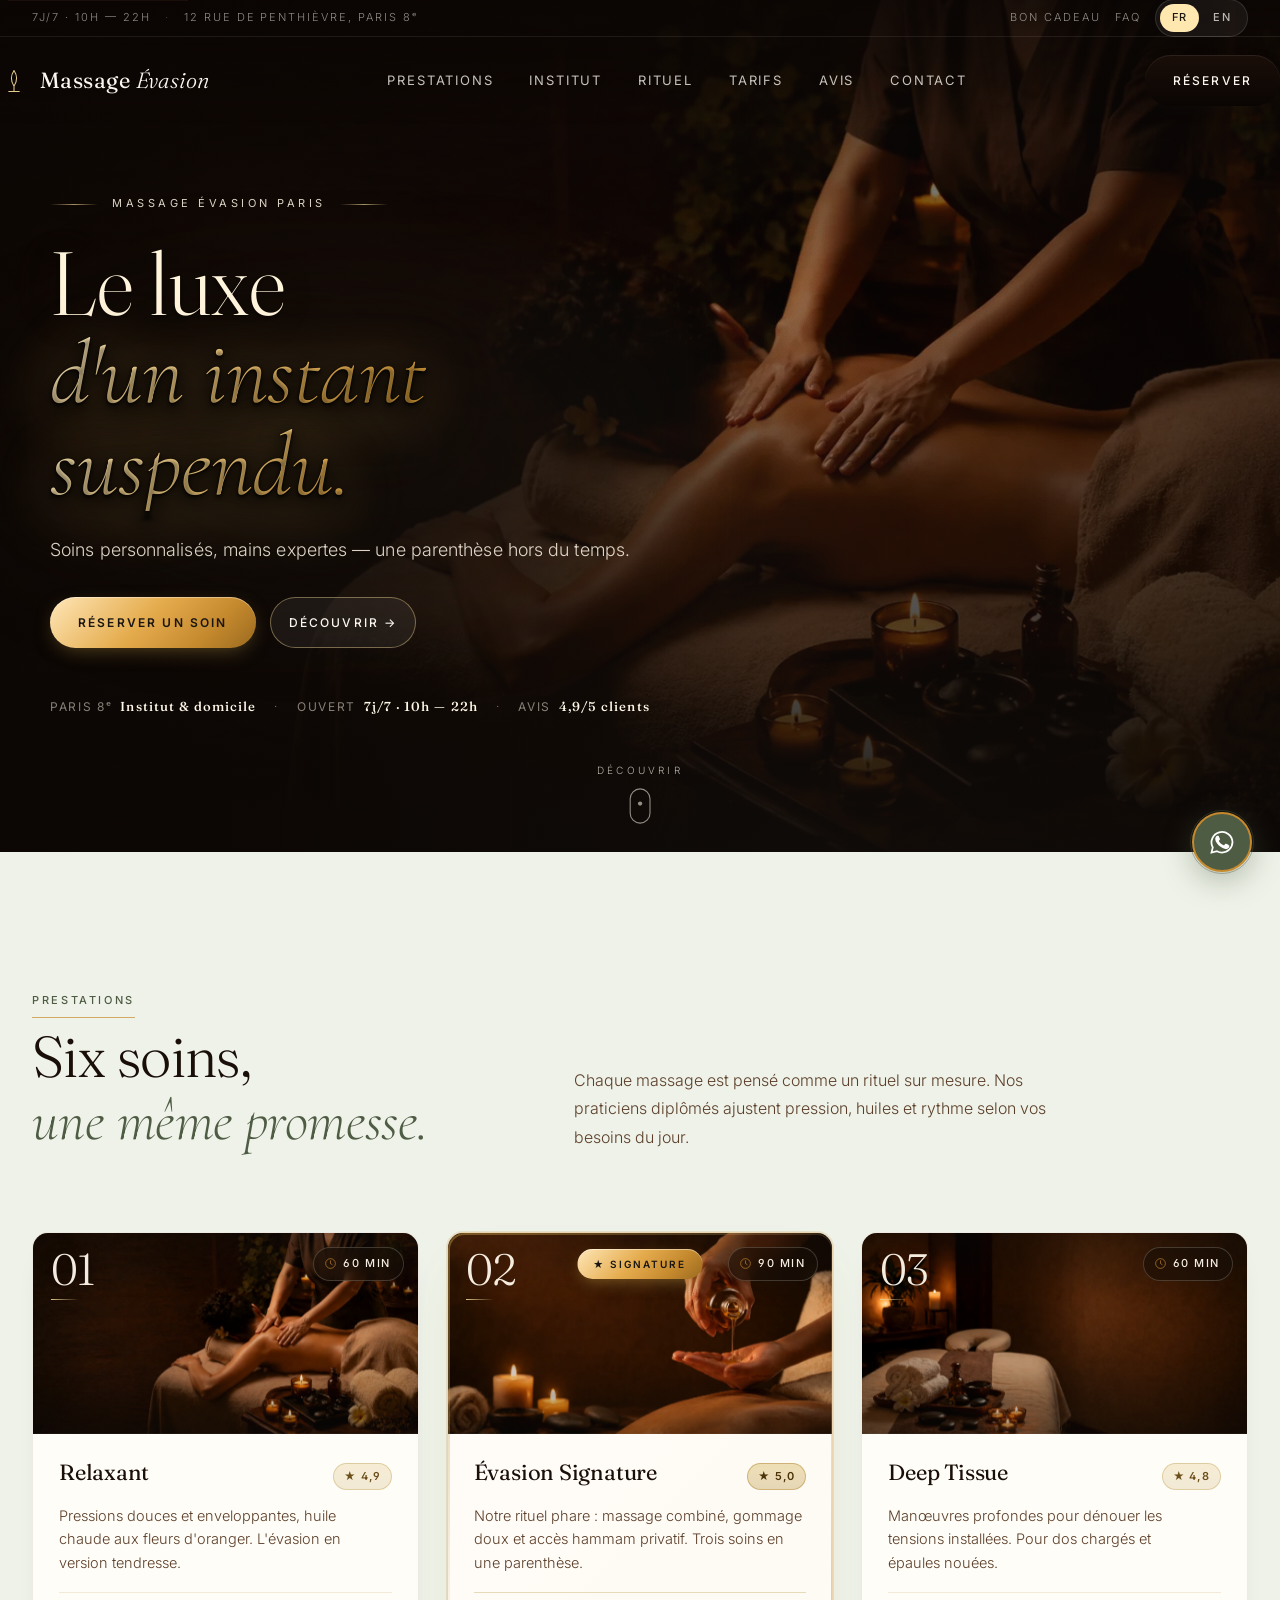
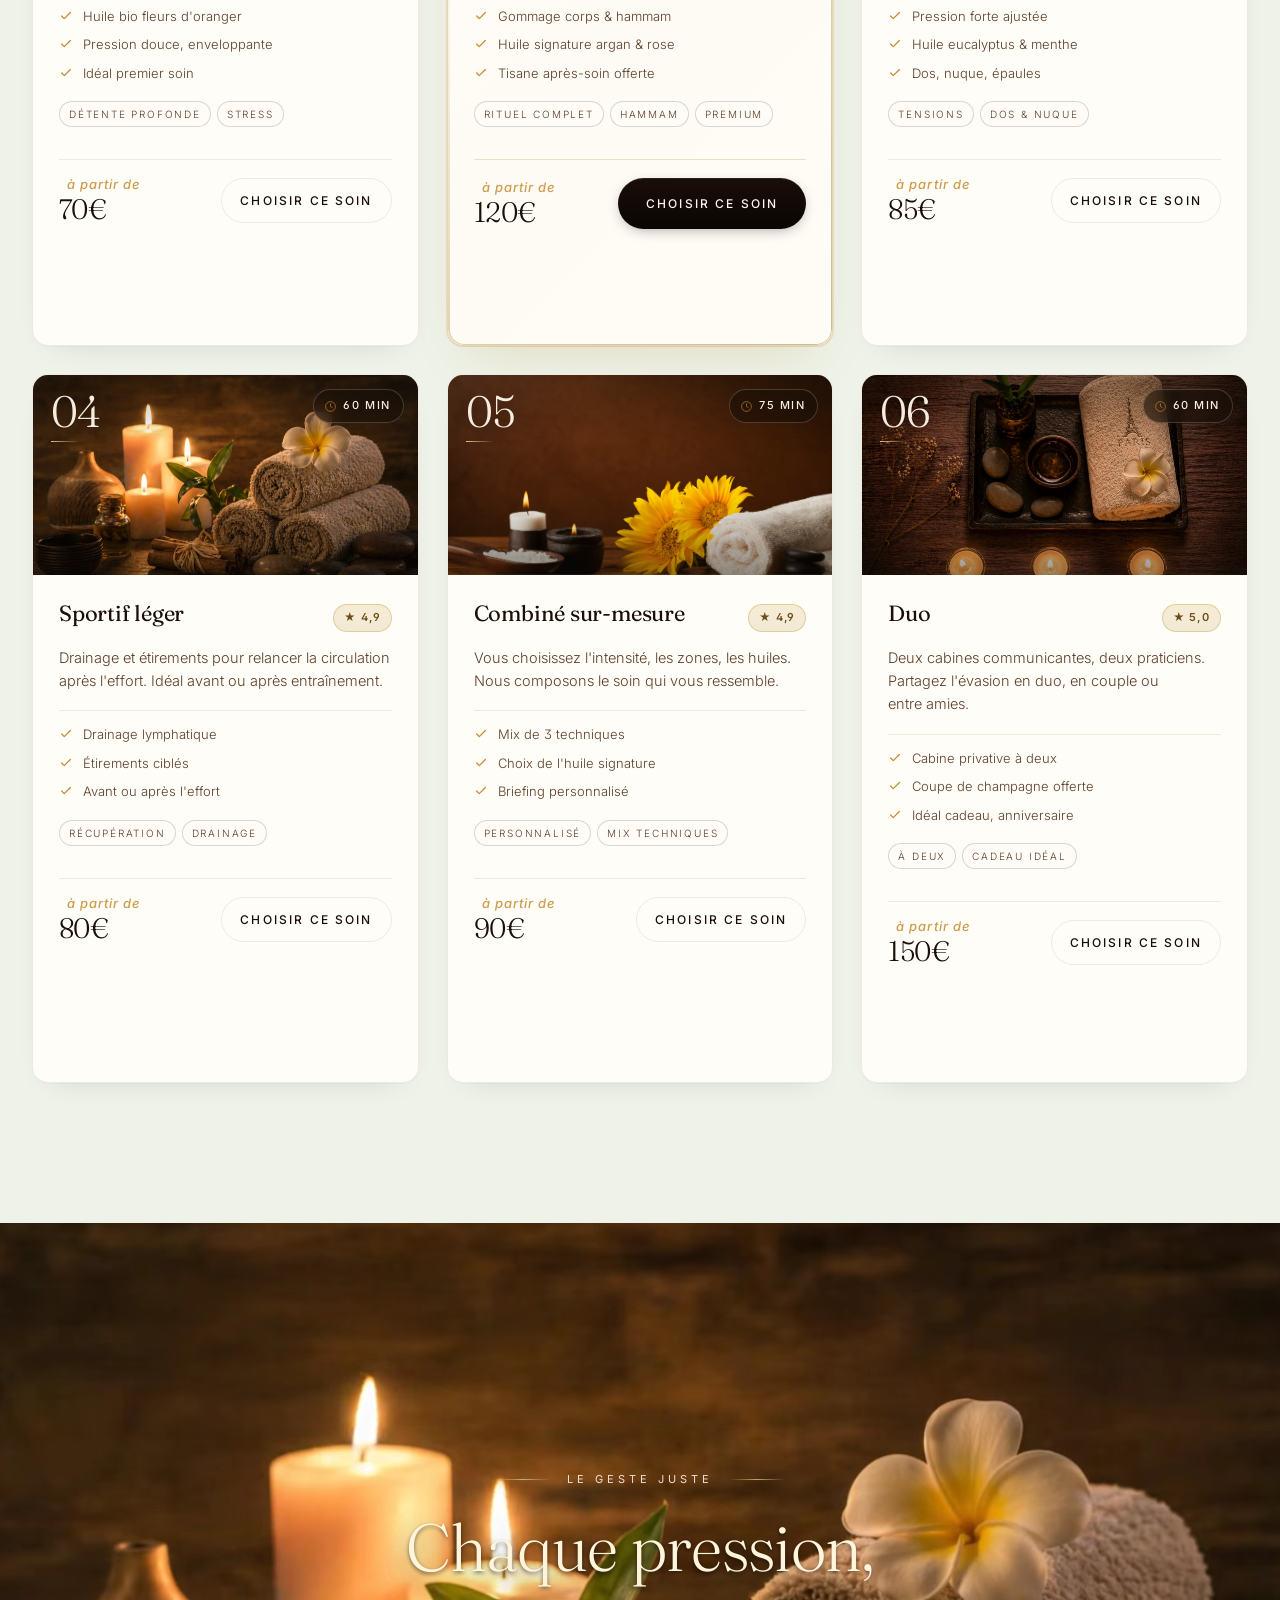
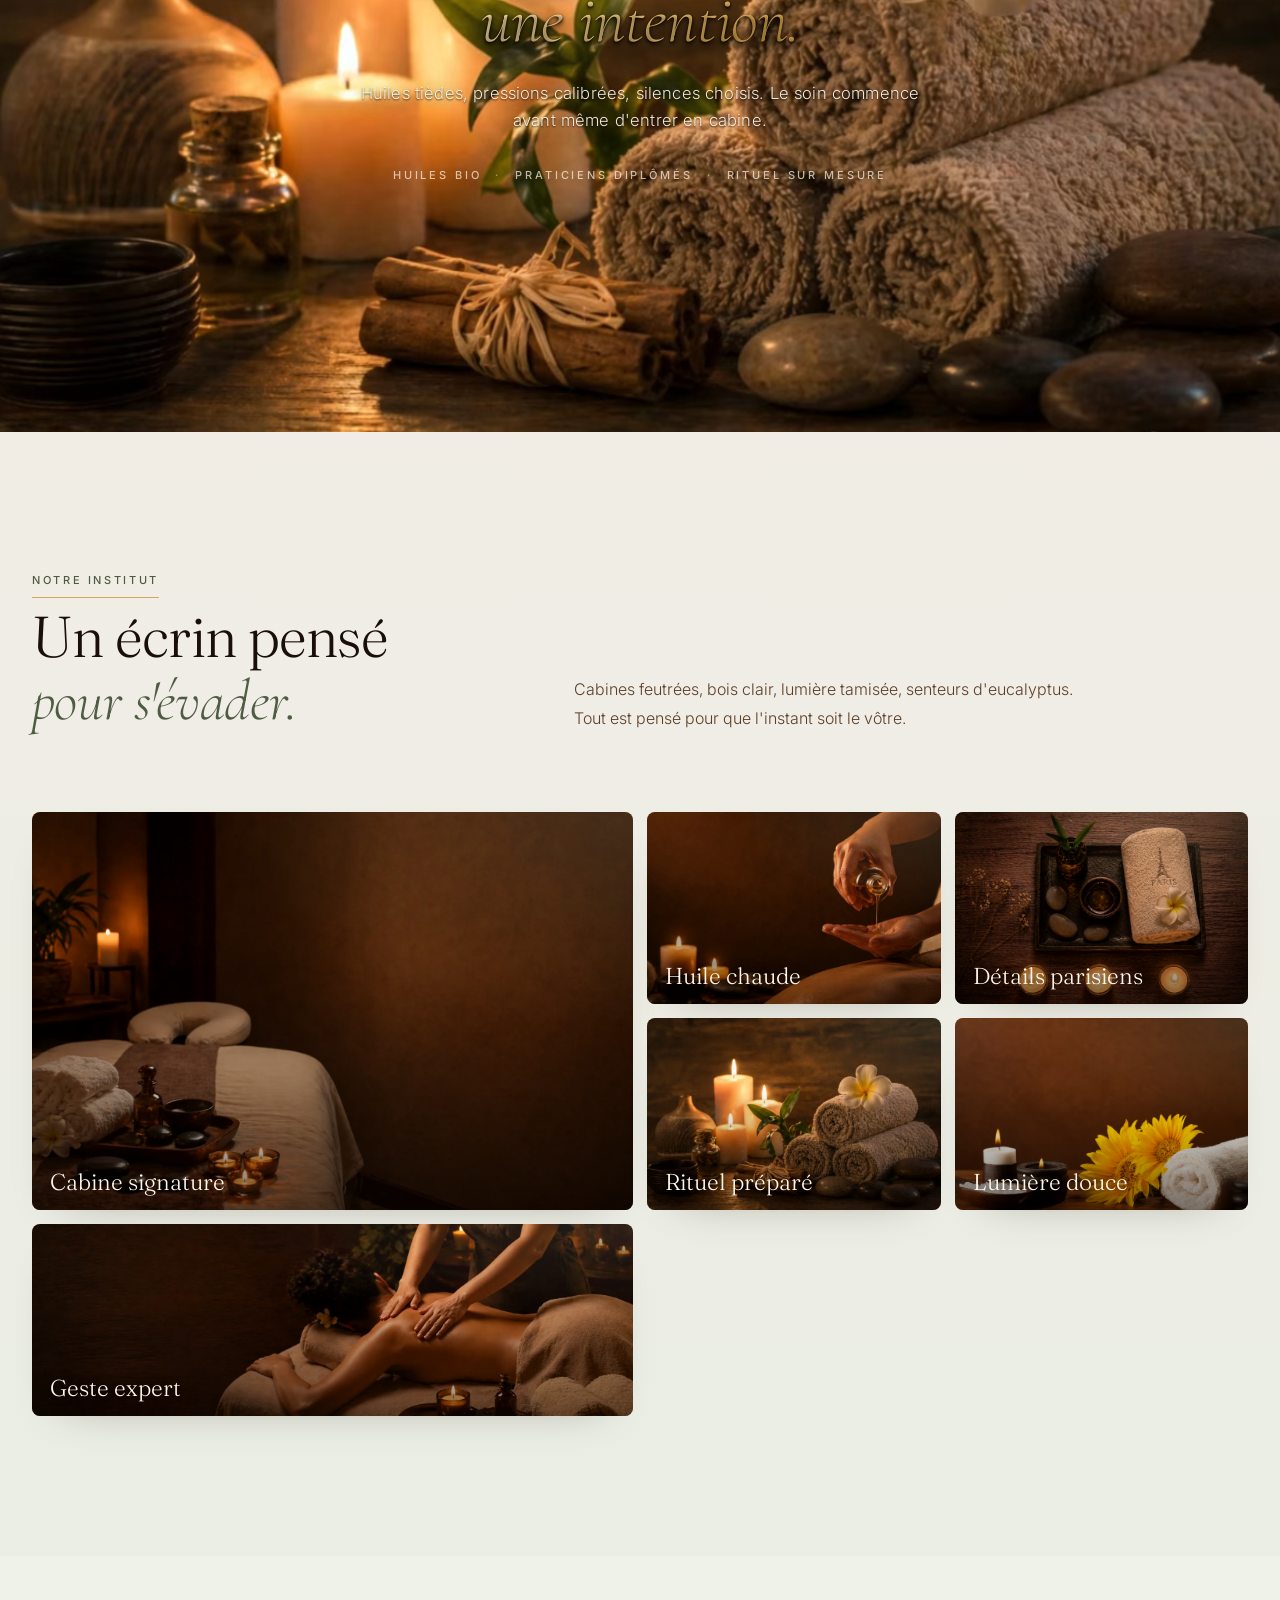
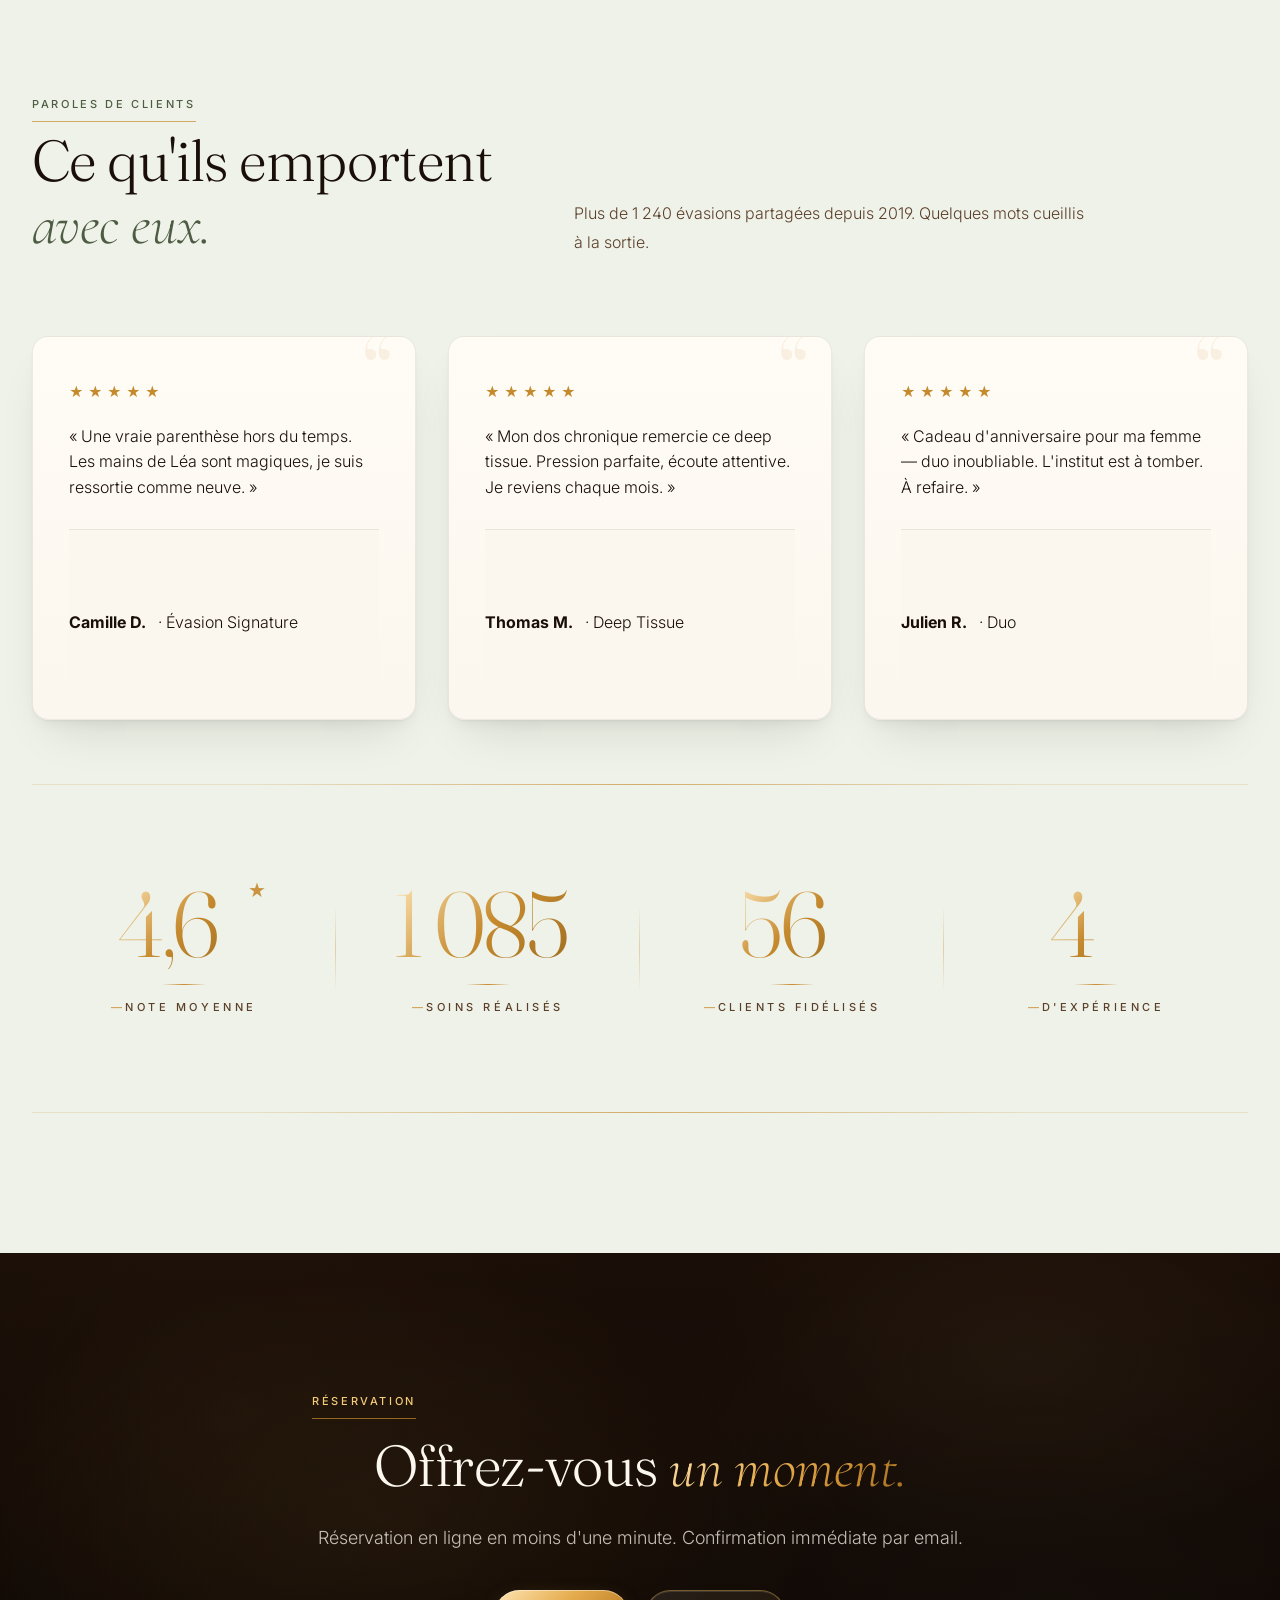
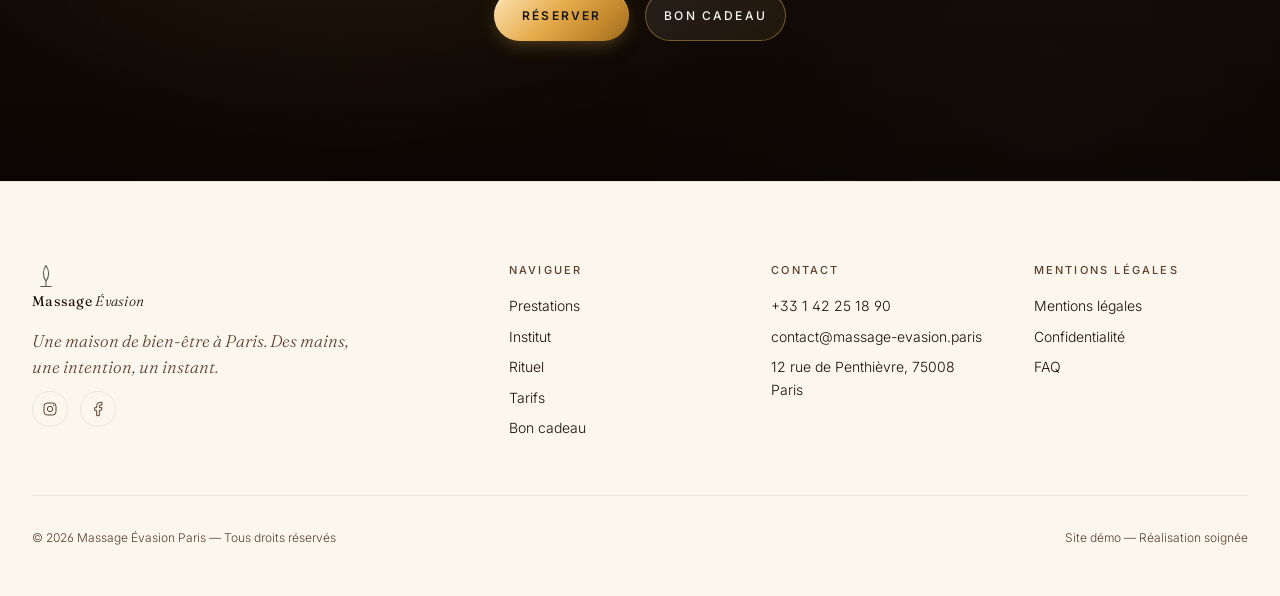
==== commit 85903843: "fix(css): repare 27 calc() casses par la minification (espaces autour du +) + empile WhatsApp/retour" ====
--- a/index.html
+++ b/index.html
@@ -38,7 +38,7 @@
 <noscript><link rel="stylesheet" href="https://fonts.googleapis.com/css2?family=Cormorant+Garamond:ital,wght@0,400;1,400&family=Fraunces:opsz,wght@9..144,400;9..144,500&family=Inter:wght@400;500;600&display=swap" /></noscript>
 
 <!-- Styles -->
-<link rel="stylesheet" href="assets/css/bundle.min.css?v=2" />
+<link rel="stylesheet" href="assets/css/bundle.min.css?v=3" />
 <!-- Schema.org JSON-LD -->
 <script type="application/ld+json">
 {
--- a/assets/css/bundle.min.css
+++ b/assets/css/bundle.min.css
@@ -1 +1,2 @@
-:root{--sand-50:#F8EFE0;--sand-100:#F0E2C8;--sand-200:#E5CFA8;--sand-300:#D4B384;--sand-400:#B8966A;--ink-900:#1A0E08;--ink-800:#2A1810;--ink-700:#3D241A;--ink-500:#6E4F3A;--ink-400:#8E6B52;--ink-300:#B89272;--sage-50:#EFF3EB;--sage-100:#DFE6D8;--sage-200:#C5D1B9;--sage-300:#A8B898;--sage-500:#7D8C6D;--sage-700:#4F5C44;--sage-800:#3A4632;--sage-900:#2A3324;--gold-200:#FFE7B8;--gold-300:#F5CC7A;--gold-400:#E5AC4E;--gold-500:#C68A2E;--gold-600:#9A6A1F;--gold-700:#6E4A14;--copper-400:#C58E6A;--copper-500:#A66D4A;--rose-100:#F4E5DA;--rose-300:#DDB5A0;--rose-500:#B57F66;--terracotta-500:#C56F4D;--error:#B85450;--success:#5A6550;--grad-sand:linear-gradient(160deg,#F8EFE0 0%,#F0E2C8 60%,#E8D5B0 100%);--grad-sage:linear-gradient(135deg,var(--sage-700) 0%,var(--sage-900) 100%);--grad-gold:linear-gradient(135deg,#FFE7B8 0%,#E5AC4E 45%,#C68A2E 75%,#9A6A1F 100%);--grad-gold-soft:linear-gradient(135deg,rgba(229,172,78,.22),rgba(198,138,46,.12));--grad-ink:linear-gradient(180deg,#1A0E08 0%,#0A0503 100%);--grad-warm:linear-gradient(135deg,#F0E2C8 0%,#E5CFA8 50%,#D4B384 100%);--grad-candle:radial-gradient(circle at 30% 50%,rgba(255,180,80,.18) 0%,transparent 60%),radial-gradient(circle at 70% 70%,rgba(229,172,78,.12) 0%,transparent 55%);--grad-mesh:radial-gradient(at 20% 12%,rgba(229,172,78,.18) 0px,transparent 40%),radial-gradient(at 82% 22%,rgba(184,150,106,.16) 0px,transparent 45%),radial-gradient(at 18% 88%,rgba(245,204,122,.14) 0px,transparent 45%),radial-gradient(at 88% 84%,rgba(198,138,46,.12) 0px,transparent 40%);--grad-aura:conic-gradient(from 220deg at 50% 50%,rgba(229,172,78,0) 0deg,rgba(229,172,78,.22) 90deg,rgba(245,204,122,.20) 180deg,rgba(198,138,46,.18) 270deg,rgba(229,172,78,0) 360deg);--glass-bg:rgba(255,252,247,0.62);--glass-bg-dark:rgba(26,23,20,0.45);--glass-border:rgba(255,255,255,0.55);--glass-blur:18px;--bg:#FBF7EF;--bg-soft:#EEF2E8;--bg-card:#FFFDF7;--bg-elevated:#FFF9ED;--bg-tinted:#E7DDC8;--ink:#1A0E08;--ink-soft:#5C3F2A;--ink-muted:#8E6B52;--accent:var(--sage-700);--accent-soft:rgba(125,140,109,.14);--accent-ink:var(--sage-900);--accent-glow:rgba(125,140,109,.32);--gold:var(--gold-500);--gold-glow:rgba(229,172,78,.38);--line:rgba(26,14,8,.08);--line-strong:rgba(26,14,8,.16);--line-gold:rgba(198,138,46,.35);--font-display:"Fraunces","Cormorant Garamond",Georgia,serif;--font-body:"Inter",-apple-system,BlinkMacSystemFont,"Segoe UI",sans-serif;--font-italic:"Cormorant","Cormorant Garamond",serif;--fs-xs:11px;--fs-sm:13px;--fs-base:15px;--fs-md:16px;--fs-lg:18px;--fs-xl:22px;--fs-2xl:28px;--fs-3xl:34px;--fs-4xl:clamp(34px,4.5vw,60px);--fs-hero:clamp(44px,6.5vw,92px);--tracking-tight:-0.02em;--tracking-snug:-0.01em;--tracking-normal:0;--tracking-wide:0.08em;--tracking-wider:0.14em;--tracking-widest:0.24em;--space-1:4px;--space-2:8px;--space-3:12px;--space-4:16px;--space-5:20px;--space-6:24px;--space-8:32px;--space-10:40px;--space-12:48px;--space-16:64px;--space-20:80px;--space-24:96px;--space-32:140px;--radius-sm:2px;--radius-md:8px;--radius-lg:16px;--radius-pill:999px;--radius-card:2px;--shadow-xs:0 1px 2px rgba(26,23,20,.04);--shadow-soft:0 1px 2px rgba(26,23,20,.04),0 8px 16px -8px rgba(26,23,20,.08),0 24px 48px -20px rgba(26,23,20,.14);--shadow-lift:0 2px 4px rgba(26,23,20,.06),0 12px 24px -8px rgba(26,23,20,.10),0 32px 64px -24px rgba(26,23,20,.20);--shadow-deep:0 4px 8px rgba(26,23,20,.08),0 20px 40px -12px rgba(26,23,20,.18),0 60px 100px -32px rgba(26,23,20,.28);--shadow-gold:0 6px 20px -4px rgba(184,147,64,.28),0 0 36px -8px rgba(229,204,140,.22);--shadow-sage:0 6px 20px -4px rgba(79,92,68,.22),0 0 36px -8px rgba(168,184,152,.18);--shadow-inner:inset 0 1px 0 rgba(255,255,255,.6),inset 0 -1px 0 rgba(26,23,20,.04);--ease-out:cubic-bezier(.2,.7,.2,1);--ease-in-out:cubic-bezier(.4,0,.2,1);--ease-spring:cubic-bezier(.2,1.5,.3,1);--duration-fast:.2s;--duration-base:.35s;--duration-slow:.6s;--duration-slower:1s;--container-max:1280px;--container-pad:32px;--section-pad:var(--space-32);--z-nav:50;--z-float:100;--z-modal:200;--z-tooltip:300}html[data-palette="sand"]{--accent:#8B7355;--accent-soft:#EFE4D2;--accent-ink:#4A3A26;--gold:var(--gold-500)}html[data-palette="noir"]{--bg:#13120F;--bg-soft:#1C1A16;--bg-card:#1F1D18;--bg-elevated:#252218;--ink:#F5EFE6;--ink-soft:#A8A293;--ink-muted:#6B665D;--accent:#B9C4AC;--accent-soft:#2B3226;--accent-ink:#E3E8DE;--gold:var(--gold-400);--line:rgba(245,239,230,.1);--line-strong:rgba(245,239,230,.18);--shadow-soft:0 1px 2px rgba(0,0,0,.3),0 20px 40px -20px rgba(0,0,0,.6);--shadow-lift:0 2px 4px rgba(0,0,0,.35),0 30px 60px -24px rgba(0,0,0,.7)}html[data-typo="editorial"]{--font-display:"Fraunces",Georgia,serif;--font-body:"Inter",sans-serif}html[data-typo="classic"]{--font-display:"Cormorant Garamond",Georgia,serif;--font-body:"Inter",sans-serif}html[data-typo="minimal"]{--font-display:"Inter",sans-serif;--font-body:"Inter",sans-serif}html[data-btn="pill"] .btn{border-radius:var(--radius-pill)}html[data-btn="square"] .btn{border-radius:0}html[data-btn="soft"] .btn{border-radius:8px}@media (prefers-reduced-motion:reduce){*,*::before,*::after{animation-duration:.001ms !important;animation-iteration-count:1 !important;transition-duration:.001ms !important;scroll-behavior:auto !important}}@media (prefers-color-scheme:dark){}*,*::before,*::after{box-sizing:border-box}*{margin:0;padding:0}html,body{height:100%}html{-webkit-text-size-adjust:100%;tab-size:4;scroll-behavior:smooth}body{line-height:1.5;-webkit-font-smoothing:antialiased;-moz-osx-font-smoothing:grayscale;text-rendering:optimizeLegibility;font-feature-settings:"kern","liga","calt","ss01"}img,picture,video,canvas,svg{display:block;max-width:100%}input,button,textarea,select{font:inherit;color:inherit}button{background:none;border:none;cursor:pointer}p,h1,h2,h3,h4,h5,h6{overflow-wrap:break-word;text-wrap:pretty}h1,h2,h3,h4{text-wrap:balance}#root,#__next{isolation:isolate}a{color:inherit;text-decoration:none}ul,ol{list-style:none}table{border-collapse:collapse;border-spacing:0}:focus-visible{outline:2px solid var(--accent);outline-offset:3px;border-radius:2px}:focus:not(:focus-visible){outline:none}::selection{background:var(--accent);color:var(--bg)}::-webkit-scrollbar{width:10px;height:10px}::-webkit-scrollbar-track{background:var(--bg-soft)}::-webkit-scrollbar-thumb{background:var(--ink-muted);border-radius:999px;border:2px solid var(--bg-soft)}::-webkit-scrollbar-thumb:hover{background:var(--ink-soft)}body{font-family:var(--font-body);background:var(--bg);color:var(--ink);font-size:var(--fs-md);line-height:1.6;font-weight:300;overflow-x:hidden;min-height:100vh;display:flex;flex-direction:column;position:relative;font-feature-settings:"kern","liga","calt","ss01";-webkit-font-smoothing:antialiased;-moz-osx-font-smoothing:grayscale;text-rendering:optimizeLegibility;margin:0;padding:0}html.has-hero-dark{background:#0A0503}html.has-hero-dark body{background:#0A0503}html.has-hero-dark body::before{display:none}body::before{content:"";position:fixed;inset:0;background:var(--grad-mesh);pointer-events:none;z-index:0;opacity:0.55}body>*{position:relative;z-index:1}main{flex:1 0 auto}::selection{background:var(--gold);color:#fff}::-moz-selection{background:var(--gold);color:#fff}a{color:inherit;transition:color var(--duration-fast) var(--ease-out)}.wrap{max-width:var(--container-max);margin:0 auto;padding:0 var(--container-pad);width:100%}@media (max-width:720px){.wrap{padding:0 20px}}.display{font-family:var(--font-display);font-weight:300;letter-spacing:var(--tracking-tight);line-height:1.05}.italic{font-family:var(--font-italic);font-style:italic;font-weight:300}section{padding:var(--section-pad) 0;position:relative}@media (max-width:720px){section{padding:var(--space-20) 0}}.section-head{display:grid;grid-template-columns:1fr 1.4fr;gap:60px;margin-bottom:var(--space-20);align-items:end}@media (max-width:860px){.section-head{grid-template-columns:1fr;gap:var(--space-6);margin-bottom:var(--space-12)}}.section-label{font-size:var(--fs-xs);letter-spacing:var(--tracking-widest);text-transform:uppercase;color:var(--accent);font-weight:500;display:flex;align-items:center;gap:var(--space-3)}.section-label .num{font-family:var(--font-display);font-style:italic;font-size:var(--fs-base);color:var(--ink-soft);letter-spacing:0;text-transform:none}.section-title{font-family:var(--font-display);font-weight:300;font-size:var(--fs-4xl);line-height:1.08;letter-spacing:var(--tracking-snug);margin:var(--space-4) 0 0;color:var(--ink);text-wrap:balance}.section-title em{font-family:var(--font-italic);color:var(--accent);font-weight:300;font-style:italic}.section-desc{font-size:var(--fs-md);color:var(--ink-soft);max-width:520px;line-height:1.8}.eyebrow{display:inline-flex;align-items:center;gap:var(--space-3);font-size:var(--fs-xs);letter-spacing:var(--tracking-widest);text-transform:uppercase;color:var(--accent);font-weight:500;margin-bottom:var(--space-6)}.eyebrow::before{content:"";width:32px;height:1px;background:currentColor}.under{position:relative;display:inline-block}.under::after{content:"";position:absolute;left:0;right:0;bottom:-8px;height:1px;background:var(--gold);opacity:.7}.skip-link{position:absolute;top:-40px;left:8px;background:var(--ink);color:var(--bg);padding:10px 16px;z-index:9999;text-decoration:none;font-size:var(--fs-sm);letter-spacing:var(--tracking-wide);text-transform:uppercase;transition:top var(--duration-fast) var(--ease-out)}.skip-link:focus{top:8px}.sr-only{position:absolute;width:1px;height:1px;padding:0;margin:-1px;overflow:hidden;clip:rect(0,0,0,0);white-space:nowrap;border:0}.text-center{text-align:center}.text-accent{color:var(--accent)}.text-gold{color:var(--gold)}.text-soft{color:var(--ink-soft)}.hidden{display:none !important}.no-wrap{white-space:nowrap}.breadcrumb{font-size:var(--fs-xs);letter-spacing:var(--tracking-wider);text-transform:uppercase;color:var(--ink-soft);padding:120px 0 0;display:flex;gap:var(--space-3);align-items:center}.breadcrumb a:hover{color:var(--accent)}.breadcrumb .sep{color:var(--ink-muted)}.breadcrumb [aria-current="page"]{color:var(--ink);font-weight:500}.fade-up{opacity:0;transform:translateY(24px);transition:opacity var(--duration-slower) var(--ease-out),transform var(--duration-slower) var(--ease-out)}.fade-up.in{opacity:1;transform:translateY(0)}.fade-up.d1{transition-delay:.1s}.fade-up.d2{transition-delay:.2s}.fade-up.d3{transition-delay:.35s}.fade-up.d4{transition-delay:.5s}.fade-up.d5{transition-delay:.65s}@keyframes slow-zoom{to{transform:scale(1)}}@keyframes rotate{to{transform:rotate(360deg)}}@keyframes pulse{0%{transform:scale(1);opacity:.5}100%{transform:scale(2.5);opacity:0}}@keyframes pop{from{transform:scale(.3);opacity:0}to{transform:scale(1);opacity:1}}@keyframes fade-in{from{opacity:0}to{opacity:1}}@keyframes scroll-anim{0%,100%{transform:scaleY(.3);transform-origin:top}50%{transform:scaleY(1);transform-origin:top}}.btn{display:inline-flex;align-items:center;justify-content:center;gap:var(--space-3);padding:16px 28px;font-family:var(--font-body);font-size:12px;letter-spacing:0.18em;text-transform:uppercase;font-weight:500;cursor:pointer;border:none;transition:all var(--duration-base) var(--ease-out);position:relative;overflow:hidden;text-decoration:none;white-space:nowrap}.btn:disabled{opacity:0.5;cursor:not-allowed}.btn-primary{background:var(--grad-ink);color:var(--bg);box-shadow:0 4px 14px -4px rgba(26,23,20,.4),inset 0 1px 0 rgba(255,255,255,.08)}.btn-primary:hover:not(:disabled){background:var(--grad-sage);transform:translateY(-2px);box-shadow:var(--shadow-lift),var(--shadow-sage)}.btn-outline{background:transparent;color:var(--ink);border:1px solid var(--ink)}.btn-outline:hover{background:var(--ink);color:var(--bg)}.btn-sage{background:var(--accent);color:#fff}.btn-sage:hover{background:var(--accent-ink)}.btn-gold{background:var(--grad-gold);color:#1a1612;font-weight:600;box-shadow:0 6px 20px -6px rgba(184,147,64,.5),inset 0 1px 0 rgba(255,255,255,.4)}.btn-gold:hover{background:linear-gradient(135deg,#E5CC8C 0%,#D4B26A 50%,#B89340 100%);transform:translateY(-2px);box-shadow:0 12px 28px -6px rgba(184,147,64,.55),0 0 24px -4px rgba(229,204,140,.4),inset 0 1px 0 rgba(255,255,255,.5)}.btn-ghost{background:transparent;color:var(--ink);padding:12px 18px;border:1px solid var(--line)}.btn-ghost:hover{color:var(--accent);border-color:var(--accent)}.bg-ink .btn-ghost,[data-palette="noir"] .btn-ghost{color:#FBF8F3 !important;background:linear-gradient(135deg,rgba(255,255,255,0.08),rgba(184,147,64,0.10));border:1px solid rgba(184,147,64,0.55);backdrop-filter:blur(10px);-webkit-backdrop-filter:blur(10px);box-shadow:0 0 0 0 rgba(184,147,64,0.0),inset 0 1px 0 rgba(255,255,255,0.12);transition:transform .5s cubic-bezier(.2,.8,.2,1),box-shadow .5s cubic-bezier(.2,.8,.2,1),background .5s ease,border-color .5s ease,color .3s ease;isolation:isolate}.bg-ink .btn-ghost::before,[data-palette="noir"] .btn-ghost::before{content:"";position:absolute;inset:0;background:linear-gradient(120deg,transparent 0%,transparent 35%,rgba(255,240,200,0.55) 50%,transparent 65%,transparent 100%);transform:translateX(-120%);transition:transform 1.1s cubic-bezier(.2,.8,.2,1);z-index:0;pointer-events:none}.bg-ink .btn-ghost::after,[data-palette="noir"] .btn-ghost::after{content:"";position:absolute;inset:-1px;border-radius:inherit;padding:1px;background:conic-gradient(from 0deg,rgba(184,147,64,0) 0deg,rgba(184,147,64,0.9) 90deg,rgba(255,225,170,0.9) 180deg,rgba(184,147,64,0.9) 270deg,rgba(184,147,64,0) 360deg);-webkit-mask:linear-gradient(#000 0 0) content-box,linear-gradient(#000 0 0);-webkit-mask-composite:xor;mask-composite:exclude;opacity:0;transition:opacity .5s ease;z-index:1;pointer-events:none;animation:ghostSpin 4s linear infinite}.bg-ink .btn-ghost>*,[data-palette="noir"] .btn-ghost>*{position:relative;z-index:2}.bg-ink .btn-ghost:hover,[data-palette="noir"] .btn-ghost:hover{color:#FFE7B0 !important;background:linear-gradient(135deg,rgba(184,147,64,0.22),rgba(255,225,170,0.10));border-color:rgba(184,147,64,0.9);transform:translateY(-3px) scale(1.02);box-shadow:0 12px 32px -10px rgba(184,147,64,0.55),0 0 24px -4px rgba(255,225,170,0.35),inset 0 1px 0 rgba(255,255,255,0.18)}.bg-ink .btn-ghost:hover::before,[data-palette="noir"] .btn-ghost:hover::before{transform:translateX(120%)}.bg-ink .btn-ghost:hover::after,[data-palette="noir"] .btn-ghost:hover::after{opacity:1}@keyframes ghostSpin{to{transform:rotate(360deg)}}@media (prefers-reduced-motion:reduce){.bg-ink .btn-ghost,[data-palette="noir"] .btn-ghost{transition:none}.bg-ink .btn-ghost::after,[data-palette="noir"] .btn-ghost::after{animation:none}}.btn-block{width:100%;padding:18px}.btn-primary::before{content:"";position:absolute;top:0;left:-100%;width:100%;height:100%;background:linear-gradient(90deg,transparent,rgba(255,255,255,.15),transparent);transition:left .8s var(--ease-out)}.btn-primary:hover::before{left:100%}.presta-grid{display:grid;grid-template-columns:repeat(2,1fr);gap:2px;background:var(--line);border:1px solid var(--line)}@media (max-width:760px){.presta-grid{grid-template-columns:1fr}}.presta{background:var(--bg-card);padding:44px 40px;display:flex;flex-direction:column;gap:var(--space-3);position:relative;transition:background var(--duration-base);text-decoration:none;color:inherit}.presta:hover{background:var(--bg)}.presta:hover .presta-select{color:var(--accent)}.presta-top{display:flex;justify-content:space-between;align-items:baseline;gap:var(--space-6)}.presta h3,.presta-title{font-family:var(--font-display);font-weight:400;font-size:var(--fs-2xl);line-height:1.15;margin:0;letter-spacing:var(--tracking-snug)}.presta-price{font-family:var(--font-display);font-size:var(--fs-2xl);color:var(--accent);font-weight:400;white-space:nowrap}.presta-duration{font-size:var(--fs-xs);letter-spacing:0.2em;text-transform:uppercase;color:var(--ink-soft);font-weight:500}.presta p{font-size:var(--fs-base);color:var(--ink-soft);line-height:1.7;margin:8px 0 0;max-width:440px}.presta-tags{display:flex;gap:8px;flex-wrap:wrap;margin-top:var(--space-3)}.tag{display:inline-block;font-size:10px;letter-spacing:0.16em;text-transform:uppercase;padding:5px 10px;border:1px solid var(--line-strong);color:var(--ink-soft);background:transparent}.presta-select{display:flex;align-items:center;gap:8px;font-size:var(--fs-xs);letter-spacing:0.2em;text-transform:uppercase;color:var(--ink-soft);margin-top:var(--space-5);transition:color var(--duration-base);font-weight:500}.presta-select svg{width:16px;height:16px}.presta.featured{background:var(--ink);color:var(--bg)}.presta.featured h3,.presta.featured .presta-title,.presta.featured .presta-price{color:var(--bg)}.presta.featured p{color:rgba(255,255,255,0.65)}.presta.featured .presta-duration{color:var(--gold)}.presta.featured .tag{color:rgba(255,255,255,0.7);border-color:rgba(255,255,255,0.18)}.presta.featured:hover{background:var(--accent-ink)}.presta.featured .presta-select{color:var(--gold)}.presta-card{position:relative;background:var(--bg-card);border:1px solid var(--line);border-radius:var(--radius-lg);box-shadow:var(--shadow-soft);padding:36px 32px 32px;overflow:hidden;transition:transform .55s var(--ease-out),box-shadow .55s var(--ease-out),border-color .35s ease}.presta-body{display:flex;flex-direction:column;gap:var(--space-3);height:100%}.presta-body h3{font-family:var(--font-display);font-weight:400;font-size:var(--fs-xl);line-height:1.15;letter-spacing:var(--tracking-snug);margin:0}.presta-body p{font-size:var(--fs-base);color:var(--ink-soft);line-height:1.55;margin:0}.presta-foot{display:flex;flex-direction:column;gap:var(--space-4);margin-top:auto;padding-top:var(--space-5)}.presta-price{font-family:var(--font-display);font-size:var(--fs-3xl);font-weight:300;letter-spacing:var(--tracking-tight);color:var(--ink)}.presta-price small{font-family:var(--font-body);font-size:var(--fs-sm);color:var(--gold);margin-left:var(--space-2);letter-spacing:var(--tracking-wide);font-weight:500}.presta-card::before{content:"";position:absolute;inset:0;background:radial-gradient(120% 80% at 0% 0%,rgba(184,147,64,.06),transparent 55%);opacity:0;transition:opacity .55s var(--ease-out);pointer-events:none}.presta-card:hover{transform:translateY(-6px);box-shadow:var(--shadow-lift);border-color:var(--line-gold)}.presta-card:hover::before{opacity:1}.presta-card.featured{background:linear-gradient(180deg,rgba(255,252,247,.92),rgba(255,252,247,.92)),var(--grad-gold-soft);border-color:var(--line-gold);box-shadow:var(--shadow-lift),var(--shadow-gold)}.presta-card.featured::after{content:"";position:absolute;inset:0;border-radius:inherit;padding:1.5px;background:linear-gradient(135deg,rgba(184,147,64,0.5),rgba(229,204,140,0.15) 35%,rgba(184,147,64,0.45) 70%,rgba(149,118,46,0.5));-webkit-mask:linear-gradient(#000 0 0) content-box,linear-gradient(#000 0 0);-webkit-mask-composite:xor;mask-composite:exclude;pointer-events:none}.presta-ribbon{position:absolute;top:14px;left:50%;transform:translateX(-50%);background:var(--grad-gold);color:#1a1612;font-family:var(--font-body);font-style:normal;font-size:10px;letter-spacing:0.20em;text-transform:uppercase;font-weight:600;padding:7px 16px;border-radius:999px;white-space:nowrap;box-shadow:0 6px 16px -4px rgba(184,147,64,0.55),inset 0 1px 0 rgba(255,255,255,0.45);z-index:3}.presta-card.featured{padding-top:56px}.presta-grid:has(.presta-img){display:grid;grid-template-columns:repeat(3,1fr);gap:28px;background:transparent;border:0;padding:0}@media (max-width:1100px){.presta-grid:has(.presta-img){grid-template-columns:repeat(2,1fr);gap:22px}}@media (max-width:680px){.presta-grid:has(.presta-img){grid-template-columns:1fr;gap:20px}}.presta-card:has(.presta-img){padding:0;display:flex;flex-direction:column;background:var(--bg-card);border:1px solid var(--line);border-radius:var(--radius-lg);overflow:hidden;box-shadow:0 1px 0 rgba(0,0,0,.02),0 12px 32px -22px rgba(20,15,10,.20);transition:transform .55s var(--ease-out),box-shadow .55s var(--ease-out),border-color .35s ease}.presta-card:has(.presta-img):hover{transform:translateY(-6px);box-shadow:0 1px 0 rgba(0,0,0,.04),0 28px 60px -28px rgba(20,15,10,.32),0 0 0 1px rgba(184,147,64,.18);border-color:var(--line-gold)}.presta-card.featured:has(.presta-img){padding-top:0}.presta-card.featured:has(.presta-img) .presta-ribbon{top:16px;z-index:5}.presta-img{position:relative;aspect-ratio:4 / 3;overflow:hidden;background:linear-gradient(180deg,#efe7da,#d8cbb6)}.presta-img img{width:100%;height:100%;object-fit:cover;display:block;transition:transform 1.4s var(--ease-out);filter:saturate(1.02) contrast(1.02)}.presta-card:hover .presta-img img{transform:scale(1.06)}.presta-img::after{content:"";position:absolute;inset:0;background:linear-gradient(180deg,rgba(20,15,10,.28) 0%,rgba(20,15,10,0) 32%,rgba(20,15,10,0) 60%,rgba(20,15,10,.42) 100%),radial-gradient(120% 70% at 100% 0%,rgba(20,15,10,.22),transparent 55%);pointer-events:none}.presta-num{position:absolute;top:14px;left:18px;z-index:2;font-family:var(--font-display);font-weight:300;font-size:44px;line-height:1;letter-spacing:-0.02em;color:rgba(255,248,235,0.95);text-shadow:0 2px 16px rgba(0,0,0,.35);font-variant-numeric:tabular-nums}.presta-num::after{content:"";display:block;width:28px;height:1px;margin-top:8px;background:linear-gradient(90deg,rgba(229,204,140,.95),rgba(229,204,140,0))}.presta-img .presta-duration{position:absolute;top:14px;right:14px;z-index:2;display:inline-flex;align-items:center;gap:6px;padding:7px 12px 7px 10px;background:rgba(20,15,10,0.55);-webkit-backdrop-filter:blur(8px) saturate(120%);backdrop-filter:blur(8px) saturate(120%);border:1px solid rgba(255,248,235,0.18);border-radius:999px;color:rgba(255,248,235,0.96);font-family:var(--font-body);font-size:11px;letter-spacing:0.14em;text-transform:uppercase;font-weight:500;white-space:nowrap}.presta-img .presta-duration svg{width:13px;height:13px;flex-shrink:0;color:var(--gold)}.presta-card:has(.presta-img) .presta-body{padding:26px 26px 28px;gap:14px}.presta-headline{display:flex;align-items:baseline;justify-content:space-between;gap:14px}.presta-headline h3{font-family:var(--font-display);font-weight:400;font-size:clamp(22px,1.6vw,26px);line-height:1.1;letter-spacing:var(--tracking-snug);margin:0;color:var(--ink);flex:1 1 auto}.presta-rate{display:inline-flex;align-items:center;gap:4px;padding:4px 10px;font-family:var(--font-body);font-size:11px;font-weight:600;letter-spacing:0.08em;color:#6b4f1a;background:linear-gradient(180deg,rgba(229,204,140,.32),rgba(184,147,64,.18));border:1px solid rgba(184,147,64,.35);border-radius:999px;white-space:nowrap;flex-shrink:0}.presta-card:has(.presta-img) .presta-body>p{font-size:14.5px;color:var(--ink-soft);line-height:1.6;margin:0}.presta-features{list-style:none;margin:4px 0 0;padding:14px 0 0;border-top:1px solid rgba(184,147,64,.18);display:flex;flex-direction:column;gap:9px}.presta-features li{display:flex;align-items:flex-start;gap:10px;font-size:13px;line-height:1.5;color:var(--ink-soft);font-family:var(--font-body)}.presta-features li svg{width:14px;height:14px;flex-shrink:0;margin-top:2px;color:var(--gold)}.presta-card:has(.presta-img) .presta-tags{margin-top:4px;gap:6px}.presta-card:has(.presta-img) .presta-tags span{display:inline-block;font-size:10px;letter-spacing:0.18em;text-transform:uppercase;color:var(--ink-soft);padding:4px 9px;border:1px solid var(--line-strong);border-radius:999px;background:rgba(255,252,247,0.5)}.presta-card:has(.presta-img) .presta-foot{margin-top:18px;padding-top:18px;border-top:1px solid var(--line);flex-direction:row;justify-content:space-between;align-items:center;gap:12px}.presta-card:has(.presta-img) .presta-price{display:inline-flex;flex-direction:column;align-items:flex-start;font-family:var(--font-display);font-size:clamp(28px,2.2vw,34px);font-weight:300;letter-spacing:var(--tracking-tight);color:var(--ink);line-height:1}.presta-from{display:block;font-family:var(--font-body);font-style:italic;font-size:11px;letter-spacing:0.04em;color:var(--ink-soft);margin:0 0 4px;font-weight:400;text-transform:none;opacity:0.85}.presta-card.featured:has(.presta-img){background:linear-gradient(180deg,rgba(255,252,247,.96),rgba(255,252,247,.96)),var(--grad-gold-soft);border-color:var(--line-gold);box-shadow:0 1px 0 rgba(0,0,0,.04),0 24px 48px -24px rgba(184,147,64,.28),0 0 0 1px rgba(184,147,64,.18)}.presta-card.featured:has(.presta-img) .presta-rate{background:linear-gradient(180deg,rgba(229,204,140,.6),rgba(184,147,64,.35));color:#4a3309;border-color:rgba(184,147,64,.55)}.presta-card.featured:has(.presta-img) .presta-features{border-top-color:rgba(184,147,64,.32)}.presta-card.featured:has(.presta-img) .presta-foot{border-top-color:rgba(184,147,64,.28)}@media (prefers-reduced-motion:reduce){.presta-card:has(.presta-img){transition:none}.presta-card:has(.presta-img):hover{transform:none}.presta-img img{transition:none}.presta-card:hover .presta-img img{transform:none}}.gallery-grid{display:grid;grid-template-columns:1fr 1fr 1fr;grid-template-rows:280px 280px;gap:2px}@media (max-width:860px){.gallery-grid{grid-template-columns:1fr 1fr;grid-template-rows:220px 220px 220px}}@media (max-width:560px){.gallery-grid{grid-template-columns:1fr;grid-template-rows:repeat(6,220px)}}.g-item{position:relative;overflow:hidden;background:var(--sand-200)}.g-item img{position:absolute;inset:0;width:100%;height:100%;object-fit:cover;transition:transform 1.4s var(--ease-out)}.g-item:hover img{transform:scale(1.06)}.g-item.tall{grid-row:span 2}@media (max-width:860px){.g-item.tall{grid-row:auto}}.g-caption{position:absolute;left:20px;bottom:18px;color:#fff;font-family:var(--font-display);font-style:italic;font-size:18px;text-shadow:0 2px 12px rgba(0,0,0,0.4);opacity:0;transform:translateY(8px);transition:all .5s var(--ease-out)}.g-item:hover .g-caption,.g-item:focus-within .g-caption{opacity:1;transform:translateY(0)}.gallery-section{background:linear-gradient(180deg,rgba(251,247,239,.96) 0%,rgba(238,242,232,.98) 100%);overflow:hidden}.gallery-showcase{display:grid;grid-template-columns:repeat(12,1fr);grid-auto-rows:clamp(160px,15vw,230px);gap:14px}.gallery-tile{position:relative;margin:0;overflow:hidden;border-radius:8px;background:var(--sand-200);box-shadow:0 18px 46px -34px rgba(26,14,8,.42);isolation:isolate}.gallery-tile-hero{grid-column:span 6;grid-row:span 2}.gallery-tile-wide{grid-column:span 6}.gallery-tile:not(.gallery-tile-hero):not(.gallery-tile-wide){grid-column:span 3}.gallery-tile img{width:100%;height:100%;object-fit:cover;display:block;transform:scale(1.02);transition:transform 1.4s var(--ease-out),filter .7s ease;filter:saturate(1.03) contrast(1.02)}.gallery-tile::after{content:"";position:absolute;inset:0;z-index:1;background:linear-gradient(180deg,transparent 38%,rgba(10,5,3,.58) 100%),radial-gradient(120% 90% at 100% 0%,rgba(255,231,184,.16),transparent 60%);opacity:.86;transition:opacity .6s ease;pointer-events:none}.gallery-tile figcaption{position:absolute;left:18px;bottom:16px;z-index:2;color:#FFF7E8;font-family:var(--font-display);font-size:clamp(18px,1.8vw,28px);line-height:1.1;text-shadow:0 8px 28px rgba(0,0,0,.45)}.gallery-tile:hover img{transform:scale(1.08);filter:saturate(1.08) contrast(1.05)}.gallery-tile:hover::after{opacity:.98}.booking-photo-cta{min-height:520px;display:flex;align-items:center;background:linear-gradient(90deg,rgba(10,5,3,.82) 0%,rgba(10,5,3,.66) 45%,rgba(10,5,3,.40) 100%),linear-gradient(180deg,rgba(10,5,3,.22),rgba(10,5,3,.86)),url("../images/photos/towels-candles.webp") center / cover no-repeat}.booking-photo-cta::before,.booking-photo-cta::after{opacity:.28}@media (max-width:980px){.gallery-showcase{grid-template-columns:repeat(6,1fr);grid-auto-rows:clamp(150px,24vw,220px)}.gallery-tile-hero,.gallery-tile-wide{grid-column:span 6}.gallery-tile:not(.gallery-tile-hero):not(.gallery-tile-wide){grid-column:span 3}}@media (max-width:620px){.gallery-showcase{grid-template-columns:1fr;grid-auto-rows:auto;gap:12px}.gallery-tile,.gallery-tile-hero,.gallery-tile-wide,.gallery-tile:not(.gallery-tile-hero):not(.gallery-tile-wide){grid-column:1;grid-row:auto;aspect-ratio:4 / 3}.gallery-tile-hero{aspect-ratio:4 / 5}.booking-photo-cta{min-height:460px;background-position:58% center}}.reviews-grid{display:grid;grid-template-columns:repeat(3,1fr);gap:var(--space-8)}@media (max-width:900px){.reviews-grid{grid-template-columns:1fr;gap:var(--space-5)}}.review{background:linear-gradient(180deg,#FFFCF6 0%,#FBF7EE 100%);border:1px solid var(--line);border-radius:var(--radius-lg);box-shadow:var(--shadow-soft);padding:44px 36px 36px;position:relative;overflow:hidden;display:flex;flex-direction:column;gap:var(--space-5);transition:transform .55s var(--ease-out),box-shadow .55s var(--ease-out),border-color .35s ease}.review::before{content:"\201C";position:absolute;top:-10px;right:22px;font-family:var(--font-display);font-size:100px;line-height:1;color:var(--gold);opacity:0.10;pointer-events:none;font-weight:400}.review::after{content:"";position:absolute;inset:0 0 auto 0;height:3px;background:var(--grad-gold);transform:scaleX(0);transform-origin:left;transition:transform .55s var(--ease-out)}.review:hover{transform:translateY(-6px);box-shadow:var(--shadow-lift);border-color:var(--line-gold)}.review:hover::after{transform:scaleX(1)}.review-stars{color:var(--gold);font-size:14px;letter-spacing:4px}.review-text{font-family:var(--font-display);font-weight:300;font-size:19px;line-height:1.5;color:var(--ink);font-style:italic;margin:0;flex:1}.review-author{display:flex;gap:var(--space-3);align-items:center;margin-top:8px}.review-avatar{width:52px;height:52px;border-radius:50%;background:var(--accent-soft);color:var(--accent-ink);display:grid;place-items:center;font-family:var(--font-display);font-size:18px;font-weight:400;flex-shrink:0;overflow:hidden;position:relative;box-shadow:0 2px 8px rgba(40,36,30,0.08),inset 0 0 0 2px rgba(255,255,255,0.6);transition:transform var(--duration-base) var(--ease-out)}.review:hover .review-avatar{transform:scale(1.06)}.review-avatar img{width:100%;height:100%;object-fit:cover;display:block}.review-avatar.verified::after{content:"";position:absolute;bottom:-2px;right:-2px;width:16px;height:16px;border-radius:50%;background:var(--gold) url("data:image/svg+xml;utf8,<svg xmlns='http://www.w3.org/2000/svg' viewBox='0 0 12 12'><path fill='none' stroke='white' stroke-width='1.8' stroke-linecap='round' stroke-linejoin='round' d='M3 6.2l2.2 2L9 4.2'/></svg>") center/10px no-repeat;border:2px solid var(--bg-card)}.review-name{font-size:14px;font-weight:500}.review-meta{font-size:12px;color:var(--ink-soft);margin-top:2px}.reviews-summary{display:grid;grid-template-columns:repeat(4,1fr);gap:0;margin-top:var(--space-16);padding:clamp(56px,8vw,96px) 0;position:relative;border-top:1px solid rgba(198,138,46,.18);border-bottom:1px solid rgba(198,138,46,.18)}.reviews-summary::before,.reviews-summary::after{content:"";position:absolute;left:18%;right:18%;height:1px;background:linear-gradient(90deg,transparent,rgba(198,138,46,.6),transparent);pointer-events:none}.reviews-summary::before{top:-1px}.reviews-summary::after{bottom:-1px}.rs-item{position:relative;text-align:center;padding:0 clamp(12px,2.5vw,36px);opacity:0;transform:translateY(28px);transition:opacity .9s var(--ease-out),transform .9s cubic-bezier(.25,.1,.25,1)}.reviews-summary.is-visible .rs-item{opacity:1;transform:none}.reviews-summary.is-visible .rs-item:nth-child(1){transition-delay:0ms}.reviews-summary.is-visible .rs-item:nth-child(2){transition-delay:180ms}.reviews-summary.is-visible .rs-item:nth-child(3){transition-delay:360ms}.reviews-summary.is-visible .rs-item:nth-child(4){transition-delay:540ms}.rs-item:not(:last-child)::after{content:"";position:absolute;right:0;top:18%;bottom:18%;width:1px;background:linear-gradient(180deg,transparent,rgba(198,138,46,.35),transparent);pointer-events:none}.rs-item::before{content:"·";position:absolute;top:-8px;left:50%;transform:translateX(-50%);color:var(--gold);font-family:var(--font-display);font-size:18px;opacity:0;transition:opacity .5s var(--ease-out),transform 1s var(--ease-out)}.rs-item:hover::before{opacity:.85;transform:translateX(-50%) rotate(180deg)}.rs-num{position:relative;display:inline-block;font-family:var(--font-display);font-weight:300;font-variation-settings:"opsz" 144;font-size:clamp(56px,7.2vw,96px);line-height:.95;letter-spacing:-0.035em;font-variant-numeric:tabular-nums;background:linear-gradient(135deg,#FFE7B8 0%,#C68A2E 50%,#9A6A1F 100%);-webkit-background-clip:text;background-clip:text;-webkit-text-fill-color:transparent;color:transparent;transition:transform .6s cubic-bezier(.25,.1,.25,1);will-change:transform}.rs-num small{font-size:.42em;font-weight:300;opacity:.65;margin-left:2px;letter-spacing:0;vertical-align:baseline;font-style:italic;font-family:var(--font-italic)}.rs-num em{font-family:var(--font-italic);font-style:italic;font-weight:300}.rs-item:hover .rs-num{transform:scale(1.025)}.rs-num::after{content:"";position:absolute;left:50%;bottom:-16px;height:1px;width:0;background:linear-gradient(90deg,transparent,var(--gold),transparent);transform:translateX(-50%);transition:width .8s cubic-bezier(.25,.1,.25,1) .9s}.reviews-summary.is-visible .rs-num::after{width:44px}.reviews-summary.is-visible .rs-item:nth-child(2) .rs-num::after{transition-delay:1.08s}.reviews-summary.is-visible .rs-item:nth-child(3) .rs-num::after{transition-delay:1.26s}.reviews-summary.is-visible .rs-item:nth-child(4) .rs-num::after{transition-delay:1.44s}.rs-item:hover .rs-num::after{width:88px;transition-delay:0s;transition-duration:.5s}.rs-num-shine{position:absolute;inset:0;pointer-events:none;background:linear-gradient(110deg,transparent 30%,rgba(255,231,184,.55) 50%,transparent 70%);-webkit-background-clip:text;background-clip:text;color:transparent;background-size:220% 100%;background-position:220% 0;animation:rs-shimmer 5s ease-in-out 2.6s infinite;font:inherit;letter-spacing:inherit}@keyframes rs-shimmer{0%,100%{background-position:220% 0;opacity:0}50%{background-position:-120% 0;opacity:.9}}.rs-label{margin-top:30px;font-family:var(--font-body);font-weight:500;font-size:11px;letter-spacing:0.32em;text-transform:uppercase;color:var(--ink-soft);transition:color .4s var(--ease-out)}.rs-label::before{content:"— ";color:var(--gold);opacity:.8;letter-spacing:0}.rs-item:hover .rs-label{color:var(--ink)}.bg-ink .rs-label,.about-stats.on-dark .rs-label{color:rgba(250,241,224,.6)}.bg-ink .rs-item:hover .rs-label,.about-stats.on-dark .rs-item:hover .rs-label{color:rgba(250,241,224,.95)}.rs-item:first-child .rs-num::before{content:"★";position:absolute;top:-.05em;right:-.65em;font-size:.22em;color:var(--gold);opacity:0;transform:rotate(-12deg) scale(.6);transition:opacity .8s var(--ease-out) 1.6s,transform .8s var(--ease-out) 1.6s;-webkit-text-fill-color:var(--gold);background:none}.reviews-summary.is-visible .rs-item:first-child .rs-num::before{opacity:.9;transform:rotate(0deg) scale(1);animation:rs-star-pulse 3s ease-in-out 2.8s infinite}@keyframes rs-star-pulse{0%,100%{transform:rotate(0deg) scale(1);opacity:.9}50%{transform:rotate(8deg) scale(1.15);opacity:1}}@media (prefers-reduced-motion:reduce){.rs-item,.rs-num,.rs-num::after,.rs-num-shine,.rs-item::before,.rs-item:first-child .rs-num::before{transition:none !important;animation:none !important;opacity:1 !important;transform:none !important}.reviews-summary.is-visible .rs-num::after{width:44px}}@media (max-width:860px){.reviews-summary{grid-template-columns:repeat(2,1fr);gap:56px 0;padding:56px 0}.rs-item:nth-child(2)::after{display:none}.rs-item:nth-child(2n)::after{display:none}.rs-num{font-size:clamp(48px,12vw,72px)}}@media (max-width:480px){.reviews-summary{grid-template-columns:1fr 1fr;gap:44px 0}.rs-num{font-size:56px}.rs-label{font-size:10px;letter-spacing:.26em}}.form-row{display:grid;grid-template-columns:1fr 1fr;gap:var(--space-4)}@media (max-width:560px){.form-row{grid-template-columns:1fr}}.field{display:flex;flex-direction:column;gap:8px;margin-bottom:20px}.field label{font-size:10px;letter-spacing:0.2em;text-transform:uppercase;color:var(--ink-soft);font-weight:500}.field label .req{color:var(--error);margin-left:4px}.field input,.field select,.field textarea{font-family:var(--font-body);font-size:var(--fs-base);color:var(--ink);background:transparent;border:none;border-bottom:1px solid var(--line-strong);padding:10px 0 12px;outline:none;transition:border-color var(--duration-base);width:100%}.field input:focus,.field select:focus,.field textarea:focus{border-bottom-color:var(--accent)}.field input::placeholder,.field textarea::placeholder{color:var(--ink-muted);font-weight:300}.field textarea{resize:vertical;min-height:80px}.field.error input,.field.error select,.field.error textarea{border-bottom-color:var(--error)}.field-error{font-size:12px;color:var(--error);margin-top:6px;min-height:16px;letter-spacing:0.04em}.check{display:flex;align-items:flex-start;gap:10px;cursor:pointer;font-size:var(--fs-sm);color:var(--ink-soft);line-height:1.5}.check input{width:16px;height:16px;margin-top:3px;accent-color:var(--accent)}.recap{background:var(--bg-soft);padding:20px 22px;margin:24px 0 28px;border-left:2px solid var(--accent);display:flex;justify-content:space-between;align-items:baseline;gap:var(--space-4);flex-wrap:wrap}.recap-label{font-size:var(--fs-xs);letter-spacing:0.2em;text-transform:uppercase;color:var(--ink-soft)}.recap-value{font-family:var(--font-display);font-size:22px;color:var(--ink);font-weight:400}.recap-price{font-family:var(--font-display);font-size:26px;color:var(--accent);font-weight:400}.disclaimer{display:flex;gap:10px;align-items:flex-start;font-size:12px;color:var(--accent-ink);line-height:1.5;margin-top:var(--space-4);padding:var(--space-3);background:var(--accent-soft);border-radius:var(--radius-sm)}.disclaimer svg{width:16px;height:16px;flex-shrink:0;margin-top:2px}.contact-card{padding:32px;background:var(--bg-card);border:1px solid var(--line);display:flex;flex-direction:column;gap:var(--space-4)}.contact-card h4{font-family:var(--font-display);font-weight:400;font-size:20px;margin:0;letter-spacing:var(--tracking-snug)}.contact-row{display:flex;gap:var(--space-3);align-items:flex-start;color:var(--ink-soft);font-size:14px;line-height:1.6}.contact-row svg{width:18px;height:18px;flex-shrink:0;color:var(--accent);margin-top:2px}.contact-row a:hover{color:var(--accent)}.map-frame{border:1px solid var(--line);height:280px;overflow:hidden;position:relative;background:var(--sand-200)}.mock-map{width:100%;height:100%;display:block;background:linear-gradient(135deg,#F0EBE0 0%,#E8DFCC 100%)}html[data-palette="noir"] .mock-map{background:linear-gradient(135deg,#1C1A16 0%,#252218 100%)}.map-pin{position:absolute;left:50%;top:50%;transform:translate(-50%,-100%);display:flex;flex-direction:column;align-items:center}.map-pin-dot{width:16px;height:16px;border-radius:50%;background:var(--accent);border:3px solid var(--bg-card);box-shadow:0 0 0 1px var(--accent),0 4px 12px rgba(0,0,0,0.15);position:relative}.map-pin-dot::after{content:"";position:absolute;inset:-12px;border-radius:50%;border:1px solid var(--accent);opacity:0.4;animation:pulse 2s ease-out infinite}.map-pin-label{margin-top:10px;background:var(--bg-card);border:1px solid var(--line);padding:6px 12px;font-size:var(--fs-xs);letter-spacing:0.14em;text-transform:uppercase;color:var(--ink);font-weight:500;white-space:nowrap}.map-overlay-link{position:absolute;bottom:14px;right:14px;background:var(--bg-card);padding:8px 14px;font-size:var(--fs-xs);letter-spacing:0.14em;text-transform:uppercase;border:1px solid var(--line);color:var(--ink);font-weight:500;transition:all var(--duration-base)}.map-overlay-link:hover{background:var(--ink);color:var(--bg)}.modal-backdrop{position:fixed;inset:0;z-index:var(--z-modal);background:rgba(19,18,15,0.55);backdrop-filter:blur(8px);-webkit-backdrop-filter:blur(8px);display:none;align-items:center;justify-content:center;padding:var(--space-6);animation:fade-in .3s ease}.modal-backdrop.on{display:flex}.modal{background:var(--bg-card);max-width:520px;width:100%;padding:48px 44px;border:1px solid var(--line);position:relative;animation:modal-in .5s var(--ease-out);max-height:90vh;overflow-y:auto}@keyframes modal-in{from{opacity:0;transform:translateY(20px)}to{opacity:1;transform:translateY(0)}}@media (max-width:560px){.modal{padding:32px 24px}}.modal-close{position:absolute;top:20px;right:20px;width:36px;height:36px;border-radius:50%;border:1px solid var(--line);background:transparent;cursor:pointer;display:grid;place-items:center;color:var(--ink-soft);transition:all var(--duration-fast)}.modal-close:hover{color:var(--ink);border-color:var(--ink)}.modal-eyebrow{font-size:var(--fs-xs);letter-spacing:var(--tracking-widest);text-transform:uppercase;color:var(--accent);font-weight:500;margin-bottom:var(--space-3)}.modal h3{font-family:var(--font-display);font-weight:400;font-size:32px;margin:0 0 20px;letter-spacing:var(--tracking-snug)}.modal-recap{background:var(--bg-soft);padding:20px 22px;margin:0 0 24px;display:flex;flex-direction:column;gap:10px;border-left:2px solid var(--gold)}.mr-line{display:flex;justify-content:space-between;font-size:14px}.mr-line .k{color:var(--ink-soft)}.mr-line .v{color:var(--ink);font-weight:500}.mr-line.total{margin-top:8px;padding-top:var(--space-3);border-top:1px solid var(--line);font-size:18px}.mr-line.total .v{font-family:var(--font-display);font-size:24px;color:var(--accent);font-weight:400}.success-icon{width:72px;height:72px;border-radius:50%;background:var(--accent-soft);color:var(--accent-ink);display:grid;place-items:center;margin:0 auto var(--space-6);animation:pop .6s var(--ease-spring)}.success-body{text-align:center}.success-body h3{margin-top:0}.success-body p{color:var(--ink-soft);font-size:var(--fs-base);line-height:1.6}.success-detail{margin:var(--space-6) 0;padding:20px;background:var(--bg-soft);font-family:var(--font-display);font-style:italic;font-size:17px;color:var(--ink)}.success-ref{font-family:var(--font-body);font-style:normal;font-size:var(--fs-xs);letter-spacing:0.2em;text-transform:uppercase;color:var(--ink-soft);margin-top:var(--space-3)}.accordion{display:flex;flex-direction:column;gap:1px;background:var(--line);border:1px solid var(--line)}.accordion-item{background:var(--bg-card)}.accordion summary{list-style:none;cursor:pointer;padding:28px 32px;display:flex;justify-content:space-between;align-items:center;gap:var(--space-4);font-family:var(--font-display);font-size:19px;font-weight:400;color:var(--ink);letter-spacing:var(--tracking-snug);transition:background var(--duration-fast)}.accordion summary::-webkit-details-marker{display:none}.accordion summary:hover{background:var(--bg)}.accordion summary::after{content:"+";font-family:var(--font-display);font-size:28px;font-weight:300;color:var(--accent);transition:transform var(--duration-base) var(--ease-out);flex-shrink:0;line-height:1}.accordion details[open] summary::after{content:"−"}.accordion-content{padding:0 32px 28px;font-size:var(--fs-md);color:var(--ink-soft);line-height:1.8;max-width:760px}.accordion-content p+p{margin-top:var(--space-3)}.pillars{display:grid;grid-template-columns:repeat(4,1fr);gap:1px;background:var(--line);border:1px solid var(--line)}@media (max-width:900px){.pillars{grid-template-columns:1fr 1fr}}@media (max-width:560px){.pillars{grid-template-columns:1fr}}.pillar{background:var(--bg-card);padding:44px 36px;display:flex;flex-direction:column;gap:var(--space-3);text-align:left}.pillar-icon{width:44px;height:44px;color:var(--accent);margin-bottom:var(--space-3)}.pillar-icon svg{width:100%;height:100%}.pillar h3{font-family:var(--font-display);font-weight:400;font-size:22px;margin:0;letter-spacing:var(--tracking-snug)}.pillar p{font-size:var(--fs-base);color:var(--ink-soft);line-height:1.7;margin:0}.team-grid{display:grid;grid-template-columns:repeat(3,1fr);gap:var(--space-8)}@media (max-width:900px){.team-grid{grid-template-columns:1fr;gap:var(--space-6)}}.member{background:var(--bg-card);border:1px solid var(--line);display:flex;flex-direction:column}.member-photo{aspect-ratio:4 / 5;background:var(--sand-200);overflow:hidden;position:relative}.member-photo img{position:absolute;inset:0;width:100%;height:100%;object-fit:cover;transition:transform 1s var(--ease-out)}.member:hover .member-photo img{transform:scale(1.04)}.member-body{padding:28px 28px 32px}.member-name{font-family:var(--font-display);font-weight:400;font-size:24px;letter-spacing:var(--tracking-snug);margin:0 0 6px}.member-role{font-size:var(--fs-xs);letter-spacing:0.18em;text-transform:uppercase;color:var(--accent);font-weight:500;margin-bottom:var(--space-3)}.member-quote{font-family:var(--font-display);font-style:italic;font-size:16px;color:var(--ink-soft);line-height:1.6;margin:var(--space-3) 0 0;padding-top:var(--space-3);border-top:1px solid var(--line)}.member-meta{font-size:13px;color:var(--ink-soft);margin-top:8px}.timeline{display:grid;grid-template-columns:repeat(5,1fr);gap:0;position:relative;margin-top:var(--space-12)}@media (max-width:900px){.timeline{grid-template-columns:1fr;gap:var(--space-8)}}.timeline::before{content:"";position:absolute;top:24px;left:10%;right:10%;height:1px;background:var(--line-strong);z-index:0}@media (max-width:900px){.timeline::before{display:none}}.tl-step{position:relative;padding:0 var(--space-4);text-align:center;z-index:1}@media (max-width:900px){.tl-step{text-align:left;padding:0}}.tl-num{width:48px;height:48px;border-radius:50%;background:var(--bg);border:1px solid var(--accent);color:var(--accent);font-family:var(--font-display);font-size:18px;display:grid;place-items:center;margin:0 auto var(--space-4);position:relative}@media (max-width:900px){.tl-num{margin:0 0 var(--space-3)}}.tl-step h4{font-family:var(--font-display);font-weight:400;font-size:18px;margin:0 0 8px;letter-spacing:var(--tracking-snug)}.tl-step p{font-size:14px;color:var(--ink-soft);line-height:1.6;margin:0}.price-table{background:var(--bg-card);border:1px solid var(--line)}.price-row{display:grid;grid-template-columns:2fr 1fr 1fr;align-items:center;padding:28px 32px;border-bottom:1px solid var(--line);gap:var(--space-4)}.price-row:last-child{border-bottom:none}.price-row:hover{background:var(--bg)}@media (max-width:720px){.price-row{grid-template-columns:1fr;gap:8px;padding:20px 24px}}.price-name{font-family:var(--font-display);font-size:22px;font-weight:400;letter-spacing:var(--tracking-snug)}.price-name small{display:block;font-family:var(--font-body);font-size:12px;color:var(--ink-soft);margin-top:4px;letter-spacing:0.04em}.price-duration{font-size:12px;letter-spacing:0.18em;text-transform:uppercase;color:var(--ink-soft);font-weight:500}.price-amount{font-family:var(--font-display);font-size:28px;color:var(--accent);text-align:right}@media (max-width:720px){.price-amount{text-align:left}}.giftcard{background:linear-gradient(135deg,var(--ink) 0%,var(--accent-ink) 100%);color:var(--bg);padding:64px 56px;position:relative;overflow:hidden;display:grid;grid-template-columns:1.4fr 1fr;gap:var(--space-12);align-items:center}@media (max-width:860px){.giftcard{grid-template-columns:1fr;padding:48px 32px;gap:var(--space-8)}}.giftcard::before{content:"";position:absolute;top:-50%;right:-20%;width:600px;height:600px;border-radius:50%;background:radial-gradient(circle,rgba(184,147,64,.18) 0%,transparent 70%);pointer-events:none}.giftcard h2{font-family:var(--font-display);font-weight:300;font-size:clamp(32px,4vw,48px);margin:0 0 20px;line-height:1.1}.giftcard h2 em{font-family:var(--font-italic);color:var(--gold);font-style:italic}.giftcard p{color:rgba(245,239,230,.8);font-size:16px;line-height:1.7;margin-bottom:var(--space-8);max-width:480px}.giftcard-visual{background:rgba(255,255,255,0.05);border:1px solid rgba(255,255,255,0.12);padding:32px;text-align:center;position:relative;z-index:1}.giftcard-visual .gv-label{font-size:11px;letter-spacing:0.24em;text-transform:uppercase;color:var(--gold);margin-bottom:16px}.giftcard-visual .gv-amount{font-family:var(--font-display);font-size:56px;font-weight:300;margin:8px 0}.giftcard-visual .gv-name{font-family:var(--font-italic);font-style:italic;color:rgba(245,239,230,.7);font-size:15px;letter-spacing:0.04em}.newsletter{background:var(--bg-soft);padding:64px 0;text-align:center}.newsletter h3{font-family:var(--font-display);font-weight:300;font-size:clamp(28px,3.5vw,40px);margin:0 0 16px;letter-spacing:var(--tracking-snug)}.newsletter h3 em{font-family:var(--font-italic);color:var(--accent);font-style:italic}.newsletter p{color:var(--ink-soft);max-width:520px;margin:0 auto var(--space-8);line-height:1.7}.newsletter-form{display:flex;max-width:480px;margin:0 auto;gap:12px;flex-wrap:wrap;justify-content:center}.newsletter-form input{flex:1;min-width:240px;padding:14px 18px;border:1px solid var(--line-strong);background:var(--bg);font-size:var(--fs-base);color:var(--ink);border-radius:var(--radius-sm)}.newsletter-form input:focus{outline:2px solid var(--accent);outline-offset:2px}.wa-float{position:fixed;right:28px;bottom:28px;z-index:var(--z-float);width:60px;height:60px;border-radius:50%;background:var(--accent);color:#fff;display:grid;place-items:center;box-shadow:0 8px 30px rgba(90,101,80,0.4);cursor:pointer;transition:all var(--duration-base) var(--ease-out);border:2px solid var(--gold);text-decoration:none}.wa-float:hover{transform:scale(1.08);background:var(--accent-ink)}.wa-float svg{width:28px;height:28px}.wa-float::before{content:"";position:absolute;inset:-4px;border-radius:50%;border:1px solid var(--accent);opacity:0.4;animation:wa-pulse 2.5s ease-out infinite}@keyframes wa-pulse{0%{transform:scale(1);opacity:0.5}100%{transform:scale(1.5);opacity:0}}.wa-tooltip{position:absolute;right:72px;top:50%;transform:translateY(-50%);background:var(--ink);color:var(--bg);padding:10px 16px;font-size:12px;letter-spacing:0.08em;white-space:nowrap;opacity:0;pointer-events:none;transition:all var(--duration-base);font-weight:400}.wa-float:hover .wa-tooltip{opacity:1;transform:translateY(-50%) translateX(-4px)}.back-top{position:fixed;right:28px;bottom:100px;z-index:var(--z-float);width:48px;height:48px;border-radius:50%;background:var(--bg-card);border:1px solid var(--line-strong);color:var(--ink);display:grid;place-items:center;cursor:pointer;opacity:0;pointer-events:none;transform:translateY(10px);transition:all var(--duration-base) var(--ease-out);box-shadow:var(--shadow-soft)}.back-top.show{opacity:1;pointer-events:auto;transform:translateY(0)}.back-top:hover{background:var(--ink);color:var(--bg);border-color:var(--ink)}.back-top svg{width:18px;height:18px}@media (max-width:560px){.wa-float{width:54px;height:54px;right:20px;bottom:20px}.wa-tooltip{display:none}.back-top{right:20px;bottom:86px;width:42px;height:42px}}.cine-band{position:relative;min-height:clamp(520px,72vh,780px);overflow:hidden;display:flex;align-items:center;justify-content:center;isolation:isolate;margin:0}.cine-band-media{position:absolute;inset:0;z-index:-3;overflow:hidden}.cine-band-video{position:absolute;top:50%;left:50%;min-width:100%;min-height:100%;width:auto;height:auto;transform:translate(-50%,-50%) scale(1.08);object-fit:cover;will-change:transform;animation:cineBandZoom 28s ease-in-out infinite alternate}@keyframes cineBandZoom{from{transform:translate(-50%,-50%) scale(1.05)}to{transform:translate(-50%,-50%) scale(1.18)}}.cine-band-veil{position:absolute;inset:0;z-index:-2;background:radial-gradient(ellipse 48% 40% at 50% 50%,rgba(15,12,9,.60) 0%,rgba(15,12,9,.28) 55%,transparent 90%),linear-gradient(180deg,rgba(15,12,9,.65) 0%,rgba(15,12,9,.40) 30%,rgba(15,12,9,.55) 70%,rgba(15,12,9,.90) 100%),radial-gradient(ellipse 80% 70% at 50% 50%,rgba(15,12,9,.15) 0%,rgba(15,12,9,.55) 100%)}.cine-band-grain{position:absolute;inset:0;z-index:-1;pointer-events:none;opacity:0.12;mix-blend-mode:overlay;background-image:url("data:image/svg+xml;utf8,<svg xmlns='http://www.w3.org/2000/svg' width='160' height='160'><filter id='n'><feTurbulence type='fractalNoise' baseFrequency='0.9' numOctaves='2' stitchTiles='stitch'/><feColorMatrix values='0 0 0 0 1 0 0 0 0 1 0 0 0 0 1 0 0 0 0.5 0'/></filter><rect width='160' height='160' filter='url(%23n)'/></svg>")}.cine-band-inner{position:relative;z-index:1;text-align:center;padding:clamp(80px,12vh,130px) 20px;max-width:900px;display:flex;flex-direction:column;align-items:center;gap:24px}.cine-band-eyebrow{display:inline-flex;align-items:center;gap:16px;font-family:var(--font-body);font-size:11px;letter-spacing:0.36em;text-transform:uppercase;color:rgba(255,247,232,0.88);font-weight:400}.cine-band-eyebrow .hairline{display:inline-block;width:56px;height:1px;background:linear-gradient(90deg,transparent,rgba(229,204,140,0.75),transparent)}.cine-band-quote{margin:0;font-family:var(--font-display);font-weight:300;font-size:clamp(34px,5.2vw,72px);line-height:1.08;letter-spacing:-0.01em;color:#FFF4DC;text-shadow:0 2px 4px rgba(0,0,0,.5),0 8px 28px rgba(0,0,0,.45)}.cine-band-quote span{display:block}.cine-band-quote em{display:block;font-family:var(--font-italic);font-style:italic;font-weight:300;background:linear-gradient(135deg,#FFEFC8 0%,#FAD58A 40%,#EBB658 70%,#CE942F 100%);-webkit-background-clip:text;background-clip:text;-webkit-text-fill-color:transparent;color:transparent;filter:drop-shadow(0 1px 1px rgba(0,0,0,.85)) drop-shadow(0 3px 8px rgba(0,0,0,.7)) drop-shadow(0 4px 28px rgba(229,172,78,.32))}.cine-band-caption{max-width:560px;margin:0;font-size:clamp(15px,1.3vw,17px);line-height:1.65;color:rgba(255,247,232,0.92);font-weight:300;letter-spacing:0.01em;text-shadow:0 1px 2px rgba(0,0,0,.7),0 4px 18px rgba(0,0,0,.5)}.cine-band-meta{display:inline-flex;align-items:center;flex-wrap:wrap;justify-content:center;gap:10px 14px;margin-top:8px;font-family:var(--font-body);font-size:11px;letter-spacing:0.26em;text-transform:uppercase;font-weight:500;color:rgba(255,247,232,0.7)}.cine-band-meta .dot{color:rgba(229,204,140,0.6)}@media (prefers-reduced-motion:reduce){.cine-band-video{animation:none;transform:translate(-50%,-50%)}}@media (max-width:760px){.cine-band{min-height:clamp(420px,68vh,620px)}.cine-band-inner{padding:90px 20px;gap:20px}.cine-band-eyebrow{font-size:10px;letter-spacing:0.3em;gap:12px}.cine-band-eyebrow .hairline{width:36px}.cine-band-quote{font-size:clamp(30px,8.5vw,44px)}.cine-band-meta{font-size:10px;letter-spacing:0.22em;gap:6px 10px}.cine-band-video{animation:none !important;transform:translate(-50%,-50%) scale(1.12) !important}}@media (prefers-reduced-data:reduce){.cine-band-video{display:none}.cine-band{background:linear-gradient(180deg,#1a1410 0%,#2a1f15 100%)}}.nav{position:fixed;top:0;left:0;right:0;z-index:var(--z-nav);transition:all .5s var(--ease-out);background:transparent}.nav.on-dark{background:linear-gradient(180deg,rgba(10,5,3,.65) 0%,rgba(10,5,3,.35) 60%,transparent 100%);backdrop-filter:none !important;-webkit-backdrop-filter:none !important}.nav.scrolled{background:rgba(250,241,224,0.92);backdrop-filter:blur(20px) saturate(1.2);-webkit-backdrop-filter:blur(20px) saturate(1.2);border-bottom:1px solid var(--line)}html[data-palette="noir"] .nav.scrolled{background:rgba(19,18,15,0.85)}.nav.on-dark .brand{color:#FBF7F0}.nav.on-dark .brand-mark{color:#E5CC8C}.nav.on-dark .nav-links a{color:rgba(251,247,240,0.78)}.nav.on-dark .nav-links a:hover,.nav.on-dark .nav-links a[aria-current="page"]{color:#FFE7B0}.nav.on-dark .nav-utility{color:rgba(251,247,240,0.55);border-bottom-color:rgba(255,255,255,0.08)}.nav.on-dark .nav-utility a:hover{color:#FFE7B0}.nav.on-dark .lang{background:rgba(255,255,255,0.06);border-color:rgba(255,255,255,0.12)}.nav.on-dark .lang button{color:rgba(251,247,240,0.72)}.nav.on-dark .lang button.on{background:#FFE7B0;color:#1A1714}.nav.on-dark .burger{color:#FBF7F0}.nav-utility{border-bottom:1px solid rgba(255,255,255,0.08);font-size:11px;letter-spacing:0.18em;text-transform:uppercase;color:rgba(255,247,232,0.65)}.nav.scrolled .nav-utility{border-bottom-color:rgba(0,0,0,0.06);color:rgba(40,36,30,0.62)}.nav-utility-inner{display:flex;align-items:center;justify-content:space-between;height:36px;gap:24px}.nav-utility-left,.nav-utility-right{display:inline-flex;align-items:center;gap:14px}.nav-utility .sep{opacity:0.45}.nav-utility a{color:inherit;transition:color .25s ease}.nav-utility a:hover{color:var(--accent)}.nav-inner{display:flex;align-items:center;justify-content:space-between;gap:var(--space-6);padding:18px 0;transition:padding .5s var(--ease-out)}.nav.scrolled .nav-inner{padding:12px 0}@media (max-width:720px){.nav-utility{display:none}}.brand{font-family:var(--font-display);font-weight:400;font-size:22px;letter-spacing:0.02em;display:flex;align-items:center;gap:var(--space-3)}.brand-mark{width:28px;height:28px;display:grid;place-items:center;color:var(--accent);flex-shrink:0}.brand-mark svg{width:100%;height:100%}.brand em{font-style:italic;font-weight:300}.nav-links{display:flex;gap:36px;align-items:center;font-size:var(--fs-sm);letter-spacing:var(--tracking-wider);text-transform:uppercase;font-weight:400}.nav-links a{color:var(--ink-soft);transition:color var(--duration-fast);position:relative;padding:4px 0}.nav-links a:hover,.nav-links a[aria-current="page"]{color:var(--ink)}.nav-links a::after{content:"";position:absolute;left:0;right:0;bottom:-4px;height:1px;background:var(--accent);transform:scaleX(0);transform-origin:left;transition:transform var(--duration-base) var(--ease-out)}.nav-links a:hover::after,.nav-links a[aria-current="page"]::after{transform:scaleX(1)}.lang{display:flex;gap:2px;font-size:12px;letter-spacing:0.12em;background:rgba(0,0,0,0.03);padding:4px;border-radius:999px;border:1px solid var(--line)}html[data-palette="noir"] .lang{background:rgba(255,255,255,0.04)}.lang button{all:unset;cursor:pointer;padding:5px 12px;border-radius:999px;color:var(--ink-soft);font-size:var(--fs-xs);letter-spacing:0.12em;font-weight:500;transition:all var(--duration-base)}.lang button.on{background:var(--ink);color:var(--bg)}.burger{display:none;width:40px;height:40px;background:none;border:none;cursor:pointer;padding:8px;color:var(--ink);position:relative;z-index:60}.burger span{display:block;width:22px;height:1px;background:currentColor;margin:5px auto;transition:all var(--duration-base) var(--ease-out)}.burger.on span:nth-child(1){transform:translateY(6px) rotate(45deg)}.burger.on span:nth-child(2){opacity:0}.burger.on span:nth-child(3){transform:translateY(-6px) rotate(-45deg)}.nav-mobile{display:none}@media (max-width:860px){.nav-links{display:none}.burger{display:block}.nav-mobile{position:fixed;inset:0;background:var(--bg);z-index:55;display:flex;flex-direction:column;align-items:center;justify-content:center;gap:var(--space-6);opacity:0;pointer-events:none;transform:translateY(-12px);transition:all var(--duration-base) var(--ease-out);padding-top:80px}.nav-mobile.on{opacity:1;pointer-events:auto;transform:translateY(0)}.nav-mobile a{font-family:var(--font-display);font-size:32px;font-weight:300;letter-spacing:var(--tracking-snug);color:var(--ink);padding:8px 16px}.nav-mobile a[aria-current="page"]{color:var(--accent);font-style:italic}.nav-mobile-cta{margin-top:var(--space-4)}}.hero{position:relative;min-height:100vh;display:grid;grid-template-columns:1.1fr 1fr;gap:0;overflow:hidden}@media (max-width:900px){.hero{grid-template-columns:1fr;min-height:auto}}.hero-text{padding:180px 64px 100px;display:flex;flex-direction:column;justify-content:center;position:relative;z-index:2}@media (max-width:720px){.hero-text{padding:140px 24px 60px}}.hero h1{font-family:var(--font-display);font-weight:300;font-size:var(--fs-hero);line-height:1.02;letter-spacing:var(--tracking-tight);margin:0 0 var(--space-8);color:var(--ink)}.hero h1 .italic{font-style:italic;font-family:var(--font-italic);font-weight:300;color:var(--accent)}.hero-lead{font-size:17px;color:var(--ink-soft);max-width:440px;margin:0 0 44px;line-height:1.7}.hero-ctas{display:flex;gap:var(--space-3);flex-wrap:wrap;align-items:center}.hero-meta{position:absolute;bottom:48px;left:64px;right:64px;display:flex;justify-content:space-between;align-items:flex-end;gap:var(--space-8);font-size:var(--fs-xs);letter-spacing:0.18em;text-transform:uppercase;color:var(--ink-soft);border-top:1px solid var(--line);padding-top:var(--space-6)}@media (max-width:720px){.hero-meta{position:static;margin:40px 0 0;padding:var(--space-6) 0 0;flex-direction:column;align-items:flex-start;gap:var(--space-4)}}.hero-meta strong{color:var(--ink);font-weight:500;display:block;letter-spacing:0;text-transform:none;font-size:14px;margin-top:4px}.hero-image{position:relative;overflow:hidden;background:var(--sand-200);min-height:480px}.hero-image img{position:absolute;inset:0;width:100%;height:100%;object-fit:cover;filter:saturate(0.92) contrast(0.98);transform:scale(1.08);animation:slow-zoom 20s ease-out forwards}.hero-image::after{content:"";position:absolute;inset:0;background:linear-gradient(135deg,transparent 40%,rgba(31,29,26,0.18));pointer-events:none}.hero-badge{position:absolute;bottom:40px;right:40px;z-index:3;background:rgba(251,248,243,0.92);backdrop-filter:blur(10px);-webkit-backdrop-filter:blur(10px);padding:20px 24px;font-family:var(--font-display);font-size:14px;font-style:italic;color:var(--ink);border:1px solid rgba(255,255,255,0.4);max-width:260px;line-height:1.5}.hero-badge small{display:block;margin-top:10px;font-family:var(--font-body);font-style:normal;font-size:10px;letter-spacing:0.22em;text-transform:uppercase;color:var(--gold);font-weight:500}.hero-rotator{position:absolute;bottom:-80px;left:-80px;width:260px;height:260px;z-index:1;animation:rotate 40s linear infinite;opacity:0.5;pointer-events:none}.scroll-indicator{position:absolute;bottom:40px;left:50%;transform:translateX(-50%);font-size:10px;letter-spacing:0.22em;text-transform:uppercase;color:var(--ink-soft);display:flex;flex-direction:column;align-items:center;gap:var(--space-3);font-weight:500}.scroll-indicator::after{content:"";width:1px;height:40px;background:var(--ink-soft);opacity:0.4;animation:scroll-anim 2s ease-in-out infinite}@media (max-width:900px){.scroll-indicator{display:none}}.page-hero{padding:180px 0 80px;background:var(--bg-soft);position:relative;overflow:hidden}@media (max-width:720px){.page-hero{padding:130px 0 60px}}.page-hero-content{display:grid;grid-template-columns:1fr 1fr;gap:80px;align-items:end}@media (max-width:860px){.page-hero-content{grid-template-columns:1fr;gap:var(--space-6)}}.page-hero h1{font-family:var(--font-display);font-weight:300;font-size:clamp(40px,5.5vw,76px);line-height:1.05;letter-spacing:var(--tracking-tight);margin:var(--space-4) 0 0;color:var(--ink)}.page-hero h1 em{font-family:var(--font-italic);color:var(--accent);font-weight:300;font-style:italic}.page-hero-lead{font-size:18px;color:var(--ink-soft);line-height:1.7;max-width:480px}.bg-soft{background:var(--bg-soft)}.bg-card{background:var(--bg-card)}.bg-tinted{background:var(--bg-tinted)}.bg-warm{background:var(--grad-warm)}.bg-sage{background:var(--grad-sage);color:var(--bg)}.bg-sage h2,.bg-sage h3{color:var(--bg)}.bg-sage p{color:rgba(245,239,230,0.78)}.bg-sage .section-label,.bg-sage .section-title em{color:var(--gold-300)}.bg-ink{background:var(--grad-ink);color:var(--bg);position:relative;overflow:hidden}.bg-ink::before{content:"";position:absolute;inset:-10%;background:var(--grad-aura);opacity:0.45;pointer-events:none;animation:auraDrift 32s linear infinite}.bg-ink::after{content:"";position:absolute;inset:0;background:radial-gradient(circle at 18% 30%,rgba(184,147,64,.14),transparent 40%),radial-gradient(circle at 82% 78%,rgba(168,184,152,.12),transparent 44%);pointer-events:none}.bg-ink>*{position:relative;z-index:1}.bg-ink h2{color:var(--bg)}.bg-ink p{color:rgba(245,239,230,0.78)}.bg-ink .section-label{color:var(--gold-300)}.bg-ink .section-title em{background:var(--grad-gold);-webkit-background-clip:text;background-clip:text;-webkit-text-fill-color:transparent;color:transparent}@keyframes auraDrift{to{transform:rotate(360deg)}}@media (prefers-reduced-motion:reduce){.bg-ink::before{animation:none}}.glass{background:var(--glass-bg);backdrop-filter:blur(var(--glass-blur)) saturate(140%);-webkit-backdrop-filter:blur(var(--glass-blur)) saturate(140%);border:1px solid var(--glass-border);box-shadow:var(--shadow-soft),var(--shadow-inner)}.glass-dark{background:var(--glass-bg-dark);backdrop-filter:blur(var(--glass-blur)) saturate(140%);-webkit-backdrop-filter:blur(var(--glass-blur)) saturate(140%);border:1px solid rgba(255,255,255,0.08)}.divider-gold{height:1px;background:linear-gradient(90deg,transparent,var(--gold),transparent);border:none;margin:var(--space-8) auto;max-width:240px}.presta-detail{display:grid;grid-template-columns:1fr 1.2fr;gap:80px;align-items:center;padding:var(--space-20) 0;border-bottom:1px solid var(--line)}.presta-detail:last-child{border-bottom:none}.presta-detail.reverse{grid-template-columns:1.2fr 1fr}.presta-detail.reverse .pd-image{order:2}@media (max-width:860px){.presta-detail,.presta-detail.reverse{grid-template-columns:1fr;gap:var(--space-8);padding:var(--space-12) 0}.presta-detail.reverse .pd-image{order:0}}.pd-image{position:relative;aspect-ratio:4 / 5;overflow:hidden;background:var(--sand-200)}.pd-image img{position:absolute;inset:0;width:100%;height:100%;object-fit:cover;transition:transform 1.2s var(--ease-out)}.presta-detail:hover .pd-image img{transform:scale(1.04)}.pd-num{font-family:var(--font-display);font-style:italic;font-size:60px;font-weight:300;color:var(--gold);line-height:1;margin-bottom:var(--space-4)}.pd-content h2{font-family:var(--font-display);font-weight:300;font-size:clamp(32px,3.6vw,48px);letter-spacing:var(--tracking-tight);line-height:1.05;margin:0 0 var(--space-5)}.pd-content h2 em{font-family:var(--font-italic);color:var(--accent);font-style:italic}.pd-meta{display:flex;gap:var(--space-6);margin-bottom:var(--space-5);flex-wrap:wrap}.pd-meta-item{font-size:var(--fs-xs);letter-spacing:0.18em;text-transform:uppercase;color:var(--ink-soft);font-weight:500}.pd-meta-item strong{display:block;font-family:var(--font-display);font-size:22px;color:var(--ink);font-weight:400;letter-spacing:0;text-transform:none;margin-top:4px}.pd-meta-item.price strong{color:var(--accent)}.pd-desc{font-size:17px;color:var(--ink-soft);line-height:1.8;margin-bottom:var(--space-6);max-width:520px}.pd-includes{margin:var(--space-6) 0;padding:0;list-style:none}.pd-includes li{display:flex;align-items:flex-start;gap:var(--space-3);padding:10px 0;font-size:var(--fs-base);color:var(--ink-soft)}.pd-includes li::before{content:"—";color:var(--accent);font-weight:500;margin-top:2px}.about-grid{display:grid;grid-template-columns:1fr 1.3fr;gap:80px;align-items:center}@media (max-width:900px){.about-grid{grid-template-columns:1fr;gap:var(--space-12)}}.about-image{aspect-ratio:4 / 5;overflow:hidden;background:var(--sand-200);position:relative}.about-image img{position:absolute;inset:0;width:100%;height:100%;object-fit:cover;transform:scale(1.04);animation:slow-zoom 24s ease-out forwards}.about-content h2{font-family:var(--font-display);font-weight:300;font-size:clamp(32px,4vw,52px);letter-spacing:var(--tracking-tight);line-height:1.05;margin:var(--space-4) 0 var(--space-6)}.about-content h2 em{font-family:var(--font-italic);color:var(--accent);font-style:italic}.about-content p{font-size:17px;color:var(--ink-soft);line-height:1.8;margin-bottom:var(--space-5);max-width:540px}.about-content blockquote{border-left:2px solid var(--gold);padding:var(--space-3) 0 var(--space-3) var(--space-6);margin:var(--space-8) 0;font-family:var(--font-display);font-style:italic;font-size:22px;line-height:1.5;color:var(--ink)}.about-stats{display:grid;grid-template-columns:repeat(3,1fr);gap:0;margin-top:var(--space-10);padding:var(--space-8) 0;position:relative;border-top:1px solid rgba(198,138,46,.18);border-bottom:1px solid rgba(198,138,46,.18)}.about-stats::before,.about-stats::after{content:"";position:absolute;left:10%;right:10%;height:1px;background:linear-gradient(90deg,transparent,rgba(198,138,46,.5),transparent);pointer-events:none}.about-stats::before{top:-1px}.about-stats::after{bottom:-1px}.about-stats .rs-num{font-size:clamp(42px,4.2vw,56px)}.about-stats .rs-num small{font-size:.38em}.about-stats .rs-label{margin-top:18px;font-size:10px;letter-spacing:.24em}@media (max-width:720px){.about-stats{grid-template-columns:1fr 1fr;gap:32px 0}.about-stats .rs-item:nth-child(2)::after{display:none}}.booking{display:grid;grid-template-columns:1fr 1fr;gap:80px;align-items:start}@media (max-width:960px){.booking{grid-template-columns:1fr;gap:var(--space-12)}}.booking-form{background:var(--bg-card);padding:48px 44px;border:1px solid var(--line)}@media (max-width:720px){.booking-form{padding:32px 24px}}.contact-side{display:flex;flex-direction:column;gap:var(--space-8)}footer{padding:var(--space-20) 0 var(--space-12);border-top:1px solid var(--line);background:var(--bg);flex-shrink:0}.footer-top{display:grid;grid-template-columns:2fr 1fr 1fr 1fr;gap:var(--space-12);margin-bottom:var(--space-12)}@media (max-width:720px){.footer-top{grid-template-columns:1fr 1fr;gap:var(--space-8)}}.footer-col h5{font-size:var(--fs-xs);letter-spacing:0.2em;text-transform:uppercase;color:var(--ink-soft);font-weight:500;margin:0 0 var(--space-4)}.footer-col a{display:block;color:var(--ink);font-size:14px;margin-bottom:8px}.footer-col a:hover{color:var(--accent)}.footer-tag{font-family:var(--font-display);font-style:italic;font-size:17px;color:var(--ink-soft);max-width:320px;line-height:1.5;margin-top:var(--space-4)}.footer-bottom{display:flex;justify-content:space-between;align-items:center;padding-top:var(--space-8);border-top:1px solid var(--line);font-size:12px;color:var(--ink-soft);flex-wrap:wrap;gap:var(--space-4)}.footer-bottom a:hover{color:var(--accent)}.footer-socials{display:flex;gap:var(--space-3);margin-top:var(--space-3)}.footer-socials a{width:36px;height:36px;border:1px solid var(--line);display:grid;place-items:center;border-radius:50%;margin:0;color:var(--ink-soft);transition:all var(--duration-fast)}.footer-socials a:hover{background:var(--ink);color:var(--bg);border-color:var(--ink)}.footer-socials svg{width:16px;height:16px}.hero-cine{position:relative;min-height:calc(100vh - 48px);min-height:min(940px,calc(100svh - 48px));display:flex;align-items:center;justify-content:center;overflow:hidden;isolation:isolate;margin:0;padding:160px 0 100px;color:#FBF7F0;background:#0A0503}.hero-cine-media{position:absolute;inset:0;z-index:-3;overflow:hidden}.hero-cine-media img{display:block;width:100%;height:100%;object-fit:cover;object-position:62% 52%;filter:brightness(0.82) saturate(1.08) contrast(1.04);transform:scale(1.04);transform-origin:62% 52%;animation:cineZoom 32s ease-in-out infinite alternate}@keyframes cineZoom{from{transform:scale(1.04)}to{transform:scale(1.12)}}.hero-cine-veil{position:absolute;inset:0;z-index:-2;background:linear-gradient(90deg,rgba(10,5,3,.88) 0%,rgba(10,5,3,.62) 34%,rgba(10,5,3,.18) 62%,rgba(10,5,3,.50) 100%),linear-gradient(180deg,rgba(15,12,9,.64) 0%,rgba(15,12,9,.12) 35%,rgba(15,12,9,.62) 78%,rgba(15,12,9,.94) 100%),radial-gradient(ellipse at 24% 54%,rgba(255,230,175,.12) 0%,transparent 46%)}.hero-cine-grain{position:absolute;inset:0;z-index:-1;pointer-events:none;opacity:0.18;mix-blend-mode:overlay;background-image:url("data:image/svg+xml;utf8,<svg xmlns='http://www.w3.org/2000/svg' width='160' height='160'><filter id='n'><feTurbulence type='fractalNoise' baseFrequency='0.9' numOctaves='2' stitchTiles='stitch'/><feColorMatrix values='0 0 0 0 1 0 0 0 0 1 0 0 0 0 1 0 0 0 0.5 0'/></filter><rect width='160' height='160' filter='url(%23n)'/></svg>")}.hero-cine-inner{position:relative;z-index:1;width:min(1180px,calc(100% - 64px));margin:0 auto;text-align:left;display:flex;flex-direction:column;align-items:flex-start;gap:24px;padding-right:min(42vw,520px)}.hero-cine-inner::before{content:"";position:absolute;z-index:-1;left:24%;top:48%;transform:translate(-50%,-50%);width:min(720px,64vw);height:86%;background:radial-gradient(ellipse 62% 56% at 50% 50%,rgba(15,12,9,.64) 0%,rgba(15,12,9,.42) 38%,rgba(15,12,9,.18) 66%,transparent 100%);filter:blur(18px);pointer-events:none}.hero-cine-eyebrow{display:inline-flex;align-items:center;gap:14px;font-family:var(--font-body);font-size:11px;letter-spacing:0.32em;text-transform:uppercase;color:rgba(255,247,232,0.85);font-weight:400}.hero-cine-eyebrow .hairline{display:inline-block;width:48px;height:1px;background:linear-gradient(90deg,transparent,rgba(229,204,140,0.7),transparent)}.hero-cine-title{font-family:var(--font-display);font-weight:300;font-size:clamp(46px,7vw,110px);line-height:1.02;letter-spacing:0;margin:0;color:#FFF4DC;text-shadow:0 2px 4px rgba(0,0,0,.5),0 8px 28px rgba(0,0,0,.45),0 0 60px rgba(229,172,78,.18)}.hero-cine-title .line{display:block;transform:translateZ(0)}.hero-cine-title .italic{font-family:var(--font-italic);font-style:italic;font-weight:300;background:linear-gradient(135deg,#FFEFC8 0%,#FAD58A 40%,#EBB658 70%,#CE942F 100%);-webkit-background-clip:text;background-clip:text;-webkit-text-fill-color:transparent;color:transparent;filter:drop-shadow(0 1px 1px rgba(0,0,0,.85)) drop-shadow(0 3px 8px rgba(0,0,0,.7)) drop-shadow(0 0 24px rgba(0,0,0,.45)) drop-shadow(0 4px 28px rgba(229,172,78,.32))}.hero-cine-lead{max-width:580px;font-size:clamp(15px,1.4vw,18px);line-height:1.65;color:rgba(255,247,232,0.85);font-weight:300;letter-spacing:0.005em}.hero-cine-ctas{display:flex;gap:14px;flex-wrap:wrap;justify-content:flex-start;margin-top:8px}.hero-cine .btn-ghost{color:#FBF7F0 !important;background:rgba(255,255,255,0.06);border:1px solid rgba(229,204,140,0.45)}.hero-cine .btn-ghost:hover{color:#FFE7B0 !important;background:rgba(229,204,140,0.12);border-color:rgba(229,204,140,0.85)}.hero-cine-meta{display:flex;flex-wrap:wrap;align-items:center;justify-content:flex-start;gap:14px 18px;margin-top:24px;font-size:12px;letter-spacing:0.14em;text-transform:uppercase;color:rgba(255,247,232,0.72)}.hero-cine-meta div{display:inline-flex;align-items:baseline;gap:8px}.hero-cine-meta span:first-child{color:rgba(255,247,232,0.5);font-weight:400}.hero-cine-meta strong{color:#FFF8E8;font-weight:500;letter-spacing:0.08em;text-transform:none;font-size:13px;font-family:var(--font-display)}.hero-cine-meta .dot{color:rgba(229,204,140,0.6)}.hero-cine-scroll{position:absolute;left:50%;bottom:28px;transform:translateX(-50%);z-index:2;display:inline-flex;flex-direction:column;align-items:center;gap:10px;font-size:10px;letter-spacing:0.32em;text-transform:uppercase;color:rgba(255,247,232,0.7);text-decoration:none;transition:color .3s ease,transform .3s ease}.hero-cine-scroll:hover{color:#FFE7B0;transform:translate(-50%,-3px)}.hero-cine-scroll svg{width:22px !important;height:36px !important;max-width:22px;max-height:36px;opacity:0.8;display:block;flex-shrink:0}@media (max-width:720px){.hero-cine{min-height:calc(100svh - 42px);padding:140px 0 100px;margin-top:-80px}.hero-cine-inner{width:min(100% - 40px,520px);padding-right:0;text-align:center;align-items:center}.hero-cine-inner::before{left:50%;width:110%}.hero-cine-title{width:100%;min-width:0;max-width:100%;font-size:clamp(31px,9.2vw,42px);overflow-wrap:normal;text-wrap:balance}.hero-cine-title .line{width:100%;max-width:100%;white-space:normal}.hero-cine-meta{justify-content:center}}@media (prefers-reduced-motion:reduce){.hero-cine-media img{animation:none;transform:none}}.presta-card{position:relative;overflow:hidden;isolation:isolate}.presta-card .presta-img,.about-image,.pd-image,figure.zoom-img{overflow:hidden}.presta-card .presta-img img,.about-image img,.pd-image img,figure.zoom-img img{transition:transform 1.4s var(--ease-out);will-change:transform}.presta-card:hover .presta-img img,.about-image:hover img,.pd-image:hover img,figure.zoom-img:hover img{transform:scale(1.06)}.bg-ink{position:relative}.bg-ink::before{content:"";position:absolute;inset:0;background:radial-gradient(ellipse 60% 80% at 30% 50%,rgba(229,172,78,.15) 0%,transparent 60%),radial-gradient(ellipse 50% 70% at 80% 20%,rgba(245,204,122,.10) 0%,transparent 55%);pointer-events:none;z-index:0}.bg-ink>*{position:relative;z-index:1}:root{--safe-top:env(safe-area-inset-top,0px);--safe-bottom:env(safe-area-inset-bottom,0px);--safe-left:env(safe-area-inset-left,0px);--safe-right:env(safe-area-inset-right,0px);--tap-target:44px;--mobile-gutter:clamp(16px,4.5vw,24px)}html{-webkit-text-size-adjust:100%;text-size-adjust:100%;-webkit-tap-highlight-color:rgba(184,147,64,0.18)}body{overflow-x:clip;-webkit-font-smoothing:antialiased;-moz-osx-font-smoothing:grayscale}img,video,svg,picture{max-width:100%;height:auto}@media (hover:none){*:hover{transition:none !important}}@media (max-width:760px){input[type="text"],input[type="email"],input[type="tel"],input[type="search"],input[type="number"],input[type="password"],input[type="date"],input[type="datetime-local"],input[type="time"],textarea,select{font-size:16px !important}}@media (max-width:760px){.nav,nav#nav{padding-top:calc(12px+var(--safe-top));padding-left:calc(var(--mobile-gutter)+var(--safe-left));padding-right:calc(var(--mobile-gutter)+var(--safe-right))}.burger,.nav .burger{width:var(--tap-target);height:var(--tap-target);min-width:var(--tap-target);display:inline-flex;align-items:center;justify-content:center;-webkit-tap-highlight-color:transparent}.brand,.nav-brand,.brand-mark{font-size:clamp(17px,4.4vw,22px) !important;white-space:nowrap}.nav-cta,.nav .btn-primary,.nav-actions .btn-primary,.nav-right .btn,nav .btn-primary{display:none !important}}@media (max-width:760px){.nav-mobile{height:100dvh;height:100svh;padding-top:calc(80px+var(--safe-top));padding-bottom:calc(40px+var(--safe-bottom));padding-left:calc(var(--mobile-gutter)+var(--safe-left));padding-right:calc(var(--mobile-gutter)+var(--safe-right));overflow-y:auto;-webkit-overflow-scrolling:touch}.nav-mobile a{display:flex;align-items:center;min-height:var(--tap-target);padding:14px 8px;font-size:22px;border-bottom:1px solid rgba(184,147,64,.15)}}@media (max-width:760px){.hero-cine{min-height:100dvh;min-height:100svh;padding-top:calc(80px+var(--safe-top));padding-bottom:calc(60px+var(--safe-bottom));padding-left:calc(var(--mobile-gutter)+var(--safe-left));padding-right:calc(var(--mobile-gutter)+var(--safe-right))}.hero-cine-inner{width:min(100%,calc(100vw - 40px));max-width:360px;gap:20px;box-sizing:border-box}.hero-cine-title{width:100%;min-width:0;max-width:100%;font-size:clamp(31px,9.2vw,42px);line-height:1.05;text-wrap:balance}.hero-cine-title .line{width:100%;max-width:100%;white-space:normal}.hero-cine-lead{font-size:15px;line-height:1.6;padding:0 4px;max-width:300px}.hero-cine-ctas{flex-direction:column;width:min(100%,292px);max-width:292px;gap:10px}.hero-cine-ctas .btn{width:100%;min-height:var(--tap-target);box-sizing:border-box}.hero-cine-media img{animation:none !important;transform:scale(1.06) !important;transform-origin:58% 52%}.hero-cine-inner::before{width:110%;height:70%;filter:blur(14px)}.hero-cine-eyebrow{font-size:10px;letter-spacing:0.28em}.hero-cine-meta{flex-direction:column;flex-wrap:nowrap;justify-content:center;gap:6px;font-size:10px;letter-spacing:0.12em}.hero-cine-meta .dot{display:none}.hero-cine-meta div{justify-content:center;flex-wrap:wrap}.hero-cine-scroll{bottom:calc(20px+var(--safe-bottom));font-size:9px;letter-spacing:0.3em}}@media (max-width:760px){.section,section.section{padding-top:clamp(48px,12vw,72px);padding-bottom:clamp(48px,12vw,72px)}.wrap,.container{padding-left:calc(var(--mobile-gutter)+var(--safe-left));padding-right:calc(var(--mobile-gutter)+var(--safe-right))}.section-head{grid-template-columns:1fr !important;gap:20px}.section-title{font-size:clamp(28px,7.4vw,42px);line-height:1.1}.section-desc{font-size:15px;line-height:1.6;max-width:100%}}@media (max-width:680px){.presta-grid:has(.presta-img){grid-template-columns:1fr;gap:18px}.presta-card:has(.presta-img) .presta-body{padding:22px 20px 24px;gap:12px}.presta-img{aspect-ratio:16 / 11}.presta-num{font-size:36px;top:12px;left:14px}.presta-img .presta-duration{font-size:10px;padding:6px 10px 6px 8px;top:12px;right:12px}.presta-headline h3{font-size:22px}.presta-features li{font-size:13px}.presta-card:has(.presta-img) .presta-foot{flex-direction:row;align-items:center;justify-content:space-between;flex-wrap:wrap;gap:10px}.presta-card:has(.presta-img) .presta-price{font-size:28px}.presta-card:has(.presta-img) .btn{min-height:var(--tap-target);padding-left:18px;padding-right:18px}}@media (max-width:760px){.reviews-summary,.about-stats{grid-template-columns:1fr 1fr !important;gap:24px 16px !important;padding:32px 16px !important}.rs-num{font-size:clamp(40px,10vw,56px) !important}.rs-label{font-size:11px !important;letter-spacing:0.14em !important}}@media (max-width:380px){.reviews-summary,.about-stats{grid-template-columns:1fr 1fr !important;gap:18px 10px !important}}@media (max-width:760px){.reviews-grid{grid-template-columns:1fr !important;gap:16px !important}.review{padding:24px 22px !important}}@media (max-width:760px){.btn,button.btn,a.btn{min-height:var(--tap-target);padding-left:22px;padding-right:22px;display:inline-flex;align-items:center;justify-content:center}.btn-sm{min-height:40px;padding-left:18px;padding-right:18px;font-size:12px}}@media (max-width:760px){.form-group,.field{margin-bottom:16px}input,textarea,select{padding:14px 16px !important;border-radius:8px}textarea{min-height:120px}.booking-grid,.contact-grid{grid-template-columns:1fr !important;gap:24px !important}}.sticky-mobile-cta{display:none}@media (max-width:760px){.sticky-mobile-cta{display:flex;position:fixed;bottom:0;left:0;right:0;z-index:90;padding:10px calc(var(--mobile-gutter)+var(--safe-left)) calc(10px+var(--safe-bottom)) calc(var(--mobile-gutter)+var(--safe-right));background:rgba(20,15,10,0.92);-webkit-backdrop-filter:blur(14px) saturate(140%);backdrop-filter:blur(14px) saturate(140%);border-top:1px solid rgba(184,147,64,0.32);box-shadow:0 -8px 28px -16px rgba(0,0,0,0.4);gap:10px;transform:translateY(120%);transition:transform 0.45s var(--ease-out,cubic-bezier(.22,.61,.36,1));pointer-events:none}.sticky-mobile-cta.show{transform:translateY(0);pointer-events:auto}.sticky-mobile-cta .btn{flex:1 1 auto;min-height:48px;font-size:13px;letter-spacing:0.18em}.sticky-mobile-cta .sticky-call{flex:0 0 48px;width:48px;height:48px;border-radius:999px;background:rgba(229,204,140,0.16);border:1px solid rgba(229,204,140,0.45);color:#FFE7B0;display:inline-flex;align-items:center;justify-content:center;text-decoration:none}.sticky-mobile-cta .sticky-call svg{width:20px;height:20px}body{padding-bottom:0}.sticky-mobile-cta.show~.wa-float,body:has(.sticky-mobile-cta.show) .wa-float{bottom:calc(86px+var(--safe-bottom))}}@media (max-width:760px){.back-top{bottom:calc(80px+var(--safe-bottom));right:calc(16px+var(--safe-right));width:44px;height:44px}.wa-float{bottom:calc(20px+var(--safe-bottom));right:calc(16px+var(--safe-right))}}@media (max-width:760px){.faq-item summary,.faq-question,details>summary{min-height:var(--tap-target);padding:16px 18px;font-size:15px}}@media (max-width:760px){.presta-grid{grid-template-columns:1fr !important}.tarifs-grid,.pricing-grid{grid-template-columns:1fr !important;gap:16px !important}}@media (max-width:760px){.footer{padding-top:48px;padding-bottom:calc(80px+var(--safe-bottom));padding-left:calc(var(--mobile-gutter)+var(--safe-left));padding-right:calc(var(--mobile-gutter)+var(--safe-right))}.footer-grid,.footer-cols{grid-template-columns:1fr !important;gap:32px !important;text-align:left}}@media (max-width:760px){.page-hero{padding-top:calc(120px+var(--safe-top));padding-bottom:60px}.page-hero h1,.page-hero-title{font-size:clamp(32px,8.4vw,48px);line-height:1.1}}@media (max-width:760px) and (prefers-reduced-motion:no-preference){.fade-up{transition-duration:0.6s}}@media (prefers-reduced-data:reduce){.hero-cine-media img{animation:none !important}.hero-cine{background:linear-gradient(180deg,#1a1410 0%,#2a1f15 100%)}}html{scroll-padding-top:80px;scroll-behavior:smooth}@media (max-width:760px){html{scroll-padding-top:70px}}@media (prefers-reduced-motion:reduce){html{scroll-behavior:auto}}@media (max-width:920px) and (orientation:landscape) and (max-height:500px){.hero-cine{min-height:100svh;padding-top:80px;padding-bottom:40px}.hero-cine-title{font-size:clamp(28px,5vw,40px)}.hero-cine-lead{font-size:14px}.hero-cine-scroll{display:none}}@media print{.nav,.nav-mobile,.burger,.wa-float,.back-top,.sticky-mobile-cta,.hero-cine-media,.hero-cine-scroll{display:none !important}}+:root{--sand-50:#F8EFE0;--sand-100:#F0E2C8;--sand-200:#E5CFA8;--sand-300:#D4B384;--sand-400:#B8966A;--ink-900:#1A0E08;--ink-800:#2A1810;--ink-700:#3D241A;--ink-500:#6E4F3A;--ink-400:#8E6B52;--ink-300:#B89272;--sage-50:#EFF3EB;--sage-100:#DFE6D8;--sage-200:#C5D1B9;--sage-300:#A8B898;--sage-500:#7D8C6D;--sage-700:#4F5C44;--sage-800:#3A4632;--sage-900:#2A3324;--gold-200:#FFE7B8;--gold-300:#F5CC7A;--gold-400:#E5AC4E;--gold-500:#C68A2E;--gold-600:#9A6A1F;--gold-700:#6E4A14;--copper-400:#C58E6A;--copper-500:#A66D4A;--rose-100:#F4E5DA;--rose-300:#DDB5A0;--rose-500:#B57F66;--terracotta-500:#C56F4D;--error:#B85450;--success:#5A6550;--grad-sand:linear-gradient(160deg,#F8EFE0 0%,#F0E2C8 60%,#E8D5B0 100%);--grad-sage:linear-gradient(135deg,var(--sage-700) 0%,var(--sage-900) 100%);--grad-gold:linear-gradient(135deg,#FFE7B8 0%,#E5AC4E 45%,#C68A2E 75%,#9A6A1F 100%);--grad-gold-soft:linear-gradient(135deg,rgba(229,172,78,.22),rgba(198,138,46,.12));--grad-ink:linear-gradient(180deg,#1A0E08 0%,#0A0503 100%);--grad-warm:linear-gradient(135deg,#F0E2C8 0%,#E5CFA8 50%,#D4B384 100%);--grad-candle:radial-gradient(circle at 30% 50%,rgba(255,180,80,.18) 0%,transparent 60%),radial-gradient(circle at 70% 70%,rgba(229,172,78,.12) 0%,transparent 55%);--grad-mesh:radial-gradient(at 20% 12%,rgba(229,172,78,.18) 0px,transparent 40%),radial-gradient(at 82% 22%,rgba(184,150,106,.16) 0px,transparent 45%),radial-gradient(at 18% 88%,rgba(245,204,122,.14) 0px,transparent 45%),radial-gradient(at 88% 84%,rgba(198,138,46,.12) 0px,transparent 40%);--grad-aura:conic-gradient(from 220deg at 50% 50%,rgba(229,172,78,0) 0deg,rgba(229,172,78,.22) 90deg,rgba(245,204,122,.20) 180deg,rgba(198,138,46,.18) 270deg,rgba(229,172,78,0) 360deg);--glass-bg:rgba(255,252,247,0.62);--glass-bg-dark:rgba(26,23,20,0.45);--glass-border:rgba(255,255,255,0.55);--glass-blur:18px;--bg:#FBF7EF;--bg-soft:#EEF2E8;--bg-card:#FFFDF7;--bg-elevated:#FFF9ED;--bg-tinted:#E7DDC8;--ink:#1A0E08;--ink-soft:#5C3F2A;--ink-muted:#8E6B52;--accent:var(--sage-700);--accent-soft:rgba(125,140,109,.14);--accent-ink:var(--sage-900);--accent-glow:rgba(125,140,109,.32);--gold:var(--gold-500);--gold-glow:rgba(229,172,78,.38);--line:rgba(26,14,8,.08);--line-strong:rgba(26,14,8,.16);--line-gold:rgba(198,138,46,.35);--font-display:"Fraunces","Cormorant Garamond",Georgia,serif;--font-body:"Inter",-apple-system,BlinkMacSystemFont,"Segoe UI",sans-serif;--font-italic:"Cormorant","Cormorant Garamond",serif;--fs-xs:11px;--fs-sm:13px;--fs-base:15px;--fs-md:16px;--fs-lg:18px;--fs-xl:22px;--fs-2xl:28px;--fs-3xl:34px;--fs-4xl:clamp(34px,4.5vw,60px);--fs-hero:clamp(44px,6.5vw,92px);--tracking-tight:-0.02em;--tracking-snug:-0.01em;--tracking-normal:0;--tracking-wide:0.08em;--tracking-wider:0.14em;--tracking-widest:0.24em;--space-1:4px;--space-2:8px;--space-3:12px;--space-4:16px;--space-5:20px;--space-6:24px;--space-8:32px;--space-10:40px;--space-12:48px;--space-16:64px;--space-20:80px;--space-24:96px;--space-32:140px;--radius-sm:2px;--radius-md:8px;--radius-lg:16px;--radius-pill:999px;--radius-card:2px;--shadow-xs:0 1px 2px rgba(26,23,20,.04);--shadow-soft:0 1px 2px rgba(26,23,20,.04),0 8px 16px -8px rgba(26,23,20,.08),0 24px 48px -20px rgba(26,23,20,.14);--shadow-lift:0 2px 4px rgba(26,23,20,.06),0 12px 24px -8px rgba(26,23,20,.10),0 32px 64px -24px rgba(26,23,20,.20);--shadow-deep:0 4px 8px rgba(26,23,20,.08),0 20px 40px -12px rgba(26,23,20,.18),0 60px 100px -32px rgba(26,23,20,.28);--shadow-gold:0 6px 20px -4px rgba(184,147,64,.28),0 0 36px -8px rgba(229,204,140,.22);--shadow-sage:0 6px 20px -4px rgba(79,92,68,.22),0 0 36px -8px rgba(168,184,152,.18);--shadow-inner:inset 0 1px 0 rgba(255,255,255,.6),inset 0 -1px 0 rgba(26,23,20,.04);--ease-out:cubic-bezier(.2,.7,.2,1);--ease-in-out:cubic-bezier(.4,0,.2,1);--ease-spring:cubic-bezier(.2,1.5,.3,1);--duration-fast:.2s;--duration-base:.35s;--duration-slow:.6s;--duration-slower:1s;--container-max:1280px;--container-pad:32px;--section-pad:var(--space-32);--z-nav:50;--z-float:100;--z-modal:200;--z-tooltip:300}html[data-palette="sand"]{--accent:#8B7355;--accent-soft:#EFE4D2;--accent-ink:#4A3A26;--gold:var(--gold-500)}html[data-palette="noir"]{--bg:#13120F;--bg-soft:#1C1A16;--bg-card:#1F1D18;--bg-elevated:#252218;--ink:#F5EFE6;--ink-soft:#A8A293;--ink-muted:#6B665D;--accent:#B9C4AC;--accent-soft:#2B3226;--accent-ink:#E3E8DE;--gold:var(--gold-400);--line:rgba(245,239,230,.1);--line-strong:rgba(245,239,230,.18);--shadow-soft:0 1px 2px rgba(0,0,0,.3),0 20px 40px -20px rgba(0,0,0,.6);--shadow-lift:0 2px 4px rgba(0,0,0,.35),0 30px 60px -24px rgba(0,0,0,.7)}html[data-typo="editorial"]{--font-display:"Fraunces",Georgia,serif;--font-body:"Inter",sans-serif}html[data-typo="classic"]{--font-display:"Cormorant Garamond",Georgia,serif;--font-body:"Inter",sans-serif}html[data-typo="minimal"]{--font-display:"Inter",sans-serif;--font-body:"Inter",sans-serif}html[data-btn="pill"] .btn{border-radius:var(--radius-pill)}html[data-btn="square"] .btn{border-radius:0}html[data-btn="soft"] .btn{border-radius:8px}@media (prefers-reduced-motion:reduce){*,*::before,*::after{animation-duration:.001ms !important;animation-iteration-count:1 !important;transition-duration:.001ms !important;scroll-behavior:auto !important}}@media (prefers-color-scheme:dark){}*,*::before,*::after{box-sizing:border-box}*{margin:0;padding:0}html,body{height:100%}html{-webkit-text-size-adjust:100%;tab-size:4;scroll-behavior:smooth}body{line-height:1.5;-webkit-font-smoothing:antialiased;-moz-osx-font-smoothing:grayscale;text-rendering:optimizeLegibility;font-feature-settings:"kern","liga","calt","ss01"}img,picture,video,canvas,svg{display:block;max-width:100%}input,button,textarea,select{font:inherit;color:inherit}button{background:none;border:none;cursor:pointer}p,h1,h2,h3,h4,h5,h6{overflow-wrap:break-word;text-wrap:pretty}h1,h2,h3,h4{text-wrap:balance}#root,#__next{isolation:isolate}a{color:inherit;text-decoration:none}ul,ol{list-style:none}table{border-collapse:collapse;border-spacing:0}:focus-visible{outline:2px solid var(--accent);outline-offset:3px;border-radius:2px}:focus:not(:focus-visible){outline:none}::selection{background:var(--accent);color:var(--bg)}::-webkit-scrollbar{width:10px;height:10px}::-webkit-scrollbar-track{background:var(--bg-soft)}::-webkit-scrollbar-thumb{background:var(--ink-muted);border-radius:999px;border:2px solid var(--bg-soft)}::-webkit-scrollbar-thumb:hover{background:var(--ink-soft)}body{font-family:var(--font-body);background:var(--bg);color:var(--ink);font-size:var(--fs-md);line-height:1.6;font-weight:300;overflow-x:hidden;min-height:100vh;display:flex;flex-direction:column;position:relative;font-feature-settings:"kern","liga","calt","ss01";-webkit-font-smoothing:antialiased;-moz-osx-font-smoothing:grayscale;text-rendering:optimizeLegibility;margin:0;padding:0}html.has-hero-dark{background:#0A0503}html.has-hero-dark body{background:#0A0503}html.has-hero-dark body::before{display:none}body::before{content:"";position:fixed;inset:0;background:var(--grad-mesh);pointer-events:none;z-index:0;opacity:0.55}body>*{position:relative;z-index:1}main{flex:1 0 auto}::selection{background:var(--gold);color:#fff}::-moz-selection{background:var(--gold);color:#fff}a{color:inherit;transition:color var(--duration-fast) var(--ease-out)}.wrap{max-width:var(--container-max);margin:0 auto;padding:0 var(--container-pad);width:100%}@media (max-width:720px){.wrap{padding:0 20px}}.display{font-family:var(--font-display);font-weight:300;letter-spacing:var(--tracking-tight);line-height:1.05}.italic{font-family:var(--font-italic);font-style:italic;font-weight:300}section{padding:var(--section-pad) 0;position:relative}@media (max-width:720px){section{padding:var(--space-20) 0}}.section-head{display:grid;grid-template-columns:1fr 1.4fr;gap:60px;margin-bottom:var(--space-20);align-items:end}@media (max-width:860px){.section-head{grid-template-columns:1fr;gap:var(--space-6);margin-bottom:var(--space-12)}}.section-label{font-size:var(--fs-xs);letter-spacing:var(--tracking-widest);text-transform:uppercase;color:var(--accent);font-weight:500;display:flex;align-items:center;gap:var(--space-3)}.section-label .num{font-family:var(--font-display);font-style:italic;font-size:var(--fs-base);color:var(--ink-soft);letter-spacing:0;text-transform:none}.section-title{font-family:var(--font-display);font-weight:300;font-size:var(--fs-4xl);line-height:1.08;letter-spacing:var(--tracking-snug);margin:var(--space-4) 0 0;color:var(--ink);text-wrap:balance}.section-title em{font-family:var(--font-italic);color:var(--accent);font-weight:300;font-style:italic}.section-desc{font-size:var(--fs-md);color:var(--ink-soft);max-width:520px;line-height:1.8}.eyebrow{display:inline-flex;align-items:center;gap:var(--space-3);font-size:var(--fs-xs);letter-spacing:var(--tracking-widest);text-transform:uppercase;color:var(--accent);font-weight:500;margin-bottom:var(--space-6)}.eyebrow::before{content:"";width:32px;height:1px;background:currentColor}.under{position:relative;display:inline-block}.under::after{content:"";position:absolute;left:0;right:0;bottom:-8px;height:1px;background:var(--gold);opacity:.7}.skip-link{position:absolute;top:-40px;left:8px;background:var(--ink);color:var(--bg);padding:10px 16px;z-index:9999;text-decoration:none;font-size:var(--fs-sm);letter-spacing:var(--tracking-wide);text-transform:uppercase;transition:top var(--duration-fast) var(--ease-out)}.skip-link:focus{top:8px}.sr-only{position:absolute;width:1px;height:1px;padding:0;margin:-1px;overflow:hidden;clip:rect(0,0,0,0);white-space:nowrap;border:0}.text-center{text-align:center}.text-accent{color:var(--accent)}.text-gold{color:var(--gold)}.text-soft{color:var(--ink-soft)}.hidden{display:none !important}.no-wrap{white-space:nowrap}.breadcrumb{font-size:var(--fs-xs);letter-spacing:var(--tracking-wider);text-transform:uppercase;color:var(--ink-soft);padding:120px 0 0;display:flex;gap:var(--space-3);align-items:center}.breadcrumb a:hover{color:var(--accent)}.breadcrumb .sep{color:var(--ink-muted)}.breadcrumb [aria-current="page"]{color:var(--ink);font-weight:500}.fade-up{opacity:0;transform:translateY(24px);transition:opacity var(--duration-slower) var(--ease-out),transform var(--duration-slower) var(--ease-out)}.fade-up.in{opacity:1;transform:translateY(0)}.fade-up.d1{transition-delay:.1s}.fade-up.d2{transition-delay:.2s}.fade-up.d3{transition-delay:.35s}.fade-up.d4{transition-delay:.5s}.fade-up.d5{transition-delay:.65s}@keyframes slow-zoom{to{transform:scale(1)}}@keyframes rotate{to{transform:rotate(360deg)}}@keyframes pulse{0%{transform:scale(1);opacity:.5}100%{transform:scale(2.5);opacity:0}}@keyframes pop{from{transform:scale(.3);opacity:0}to{transform:scale(1);opacity:1}}@keyframes fade-in{from{opacity:0}to{opacity:1}}@keyframes scroll-anim{0%,100%{transform:scaleY(.3);transform-origin:top}50%{transform:scaleY(1);transform-origin:top}}.btn{display:inline-flex;align-items:center;justify-content:center;gap:var(--space-3);padding:16px 28px;font-family:var(--font-body);font-size:12px;letter-spacing:0.18em;text-transform:uppercase;font-weight:500;cursor:pointer;border:none;transition:all var(--duration-base) var(--ease-out);position:relative;overflow:hidden;text-decoration:none;white-space:nowrap}.btn:disabled{opacity:0.5;cursor:not-allowed}.btn-primary{background:var(--grad-ink);color:var(--bg);box-shadow:0 4px 14px -4px rgba(26,23,20,.4),inset 0 1px 0 rgba(255,255,255,.08)}.btn-primary:hover:not(:disabled){background:var(--grad-sage);transform:translateY(-2px);box-shadow:var(--shadow-lift),var(--shadow-sage)}.btn-outline{background:transparent;color:var(--ink);border:1px solid var(--ink)}.btn-outline:hover{background:var(--ink);color:var(--bg)}.btn-sage{background:var(--accent);color:#fff}.btn-sage:hover{background:var(--accent-ink)}.btn-gold{background:var(--grad-gold);color:#1a1612;font-weight:600;box-shadow:0 6px 20px -6px rgba(184,147,64,.5),inset 0 1px 0 rgba(255,255,255,.4)}.btn-gold:hover{background:linear-gradient(135deg,#E5CC8C 0%,#D4B26A 50%,#B89340 100%);transform:translateY(-2px);box-shadow:0 12px 28px -6px rgba(184,147,64,.55),0 0 24px -4px rgba(229,204,140,.4),inset 0 1px 0 rgba(255,255,255,.5)}.btn-ghost{background:transparent;color:var(--ink);padding:12px 18px;border:1px solid var(--line)}.btn-ghost:hover{color:var(--accent);border-color:var(--accent)}.bg-ink .btn-ghost,[data-palette="noir"] .btn-ghost{color:#FBF8F3 !important;background:linear-gradient(135deg,rgba(255,255,255,0.08),rgba(184,147,64,0.10));border:1px solid rgba(184,147,64,0.55);backdrop-filter:blur(10px);-webkit-backdrop-filter:blur(10px);box-shadow:0 0 0 0 rgba(184,147,64,0.0),inset 0 1px 0 rgba(255,255,255,0.12);transition:transform .5s cubic-bezier(.2,.8,.2,1),box-shadow .5s cubic-bezier(.2,.8,.2,1),background .5s ease,border-color .5s ease,color .3s ease;isolation:isolate}.bg-ink .btn-ghost::before,[data-palette="noir"] .btn-ghost::before{content:"";position:absolute;inset:0;background:linear-gradient(120deg,transparent 0%,transparent 35%,rgba(255,240,200,0.55) 50%,transparent 65%,transparent 100%);transform:translateX(-120%);transition:transform 1.1s cubic-bezier(.2,.8,.2,1);z-index:0;pointer-events:none}.bg-ink .btn-ghost::after,[data-palette="noir"] .btn-ghost::after{content:"";position:absolute;inset:-1px;border-radius:inherit;padding:1px;background:conic-gradient(from 0deg,rgba(184,147,64,0) 0deg,rgba(184,147,64,0.9) 90deg,rgba(255,225,170,0.9) 180deg,rgba(184,147,64,0.9) 270deg,rgba(184,147,64,0) 360deg);-webkit-mask:linear-gradient(#000 0 0) content-box,linear-gradient(#000 0 0);-webkit-mask-composite:xor;mask-composite:exclude;opacity:0;transition:opacity .5s ease;z-index:1;pointer-events:none;animation:ghostSpin 4s linear infinite}.bg-ink .btn-ghost>*,[data-palette="noir"] .btn-ghost>*{position:relative;z-index:2}.bg-ink .btn-ghost:hover,[data-palette="noir"] .btn-ghost:hover{color:#FFE7B0 !important;background:linear-gradient(135deg,rgba(184,147,64,0.22),rgba(255,225,170,0.10));border-color:rgba(184,147,64,0.9);transform:translateY(-3px) scale(1.02);box-shadow:0 12px 32px -10px rgba(184,147,64,0.55),0 0 24px -4px rgba(255,225,170,0.35),inset 0 1px 0 rgba(255,255,255,0.18)}.bg-ink .btn-ghost:hover::before,[data-palette="noir"] .btn-ghost:hover::before{transform:translateX(120%)}.bg-ink .btn-ghost:hover::after,[data-palette="noir"] .btn-ghost:hover::after{opacity:1}@keyframes ghostSpin{to{transform:rotate(360deg)}}@media (prefers-reduced-motion:reduce){.bg-ink .btn-ghost,[data-palette="noir"] .btn-ghost{transition:none}.bg-ink .btn-ghost::after,[data-palette="noir"] .btn-ghost::after{animation:none}}.btn-block{width:100%;padding:18px}.btn-primary::before{content:"";position:absolute;top:0;left:-100%;width:100%;height:100%;background:linear-gradient(90deg,transparent,rgba(255,255,255,.15),transparent);transition:left .8s var(--ease-out)}.btn-primary:hover::before{left:100%}.presta-grid{display:grid;grid-template-columns:repeat(2,1fr);gap:2px;background:var(--line);border:1px solid var(--line)}@media (max-width:760px){.presta-grid{grid-template-columns:1fr}}.presta{background:var(--bg-card);padding:44px 40px;display:flex;flex-direction:column;gap:var(--space-3);position:relative;transition:background var(--duration-base);text-decoration:none;color:inherit}.presta:hover{background:var(--bg)}.presta:hover .presta-select{color:var(--accent)}.presta-top{display:flex;justify-content:space-between;align-items:baseline;gap:var(--space-6)}.presta h3,.presta-title{font-family:var(--font-display);font-weight:400;font-size:var(--fs-2xl);line-height:1.15;margin:0;letter-spacing:var(--tracking-snug)}.presta-price{font-family:var(--font-display);font-size:var(--fs-2xl);color:var(--accent);font-weight:400;white-space:nowrap}.presta-duration{font-size:var(--fs-xs);letter-spacing:0.2em;text-transform:uppercase;color:var(--ink-soft);font-weight:500}.presta p{font-size:var(--fs-base);color:var(--ink-soft);line-height:1.7;margin:8px 0 0;max-width:440px}.presta-tags{display:flex;gap:8px;flex-wrap:wrap;margin-top:var(--space-3)}.tag{display:inline-block;font-size:10px;letter-spacing:0.16em;text-transform:uppercase;padding:5px 10px;border:1px solid var(--line-strong);color:var(--ink-soft);background:transparent}.presta-select{display:flex;align-items:center;gap:8px;font-size:var(--fs-xs);letter-spacing:0.2em;text-transform:uppercase;color:var(--ink-soft);margin-top:var(--space-5);transition:color var(--duration-base);font-weight:500}.presta-select svg{width:16px;height:16px}.presta.featured{background:var(--ink);color:var(--bg)}.presta.featured h3,.presta.featured .presta-title,.presta.featured .presta-price{color:var(--bg)}.presta.featured p{color:rgba(255,255,255,0.65)}.presta.featured .presta-duration{color:var(--gold)}.presta.featured .tag{color:rgba(255,255,255,0.7);border-color:rgba(255,255,255,0.18)}.presta.featured:hover{background:var(--accent-ink)}.presta.featured .presta-select{color:var(--gold)}.presta-card{position:relative;background:var(--bg-card);border:1px solid var(--line);border-radius:var(--radius-lg);box-shadow:var(--shadow-soft);padding:36px 32px 32px;overflow:hidden;transition:transform .55s var(--ease-out),box-shadow .55s var(--ease-out),border-color .35s ease}.presta-body{display:flex;flex-direction:column;gap:var(--space-3);height:100%}.presta-body h3{font-family:var(--font-display);font-weight:400;font-size:var(--fs-xl);line-height:1.15;letter-spacing:var(--tracking-snug);margin:0}.presta-body p{font-size:var(--fs-base);color:var(--ink-soft);line-height:1.55;margin:0}.presta-foot{display:flex;flex-direction:column;gap:var(--space-4);margin-top:auto;padding-top:var(--space-5)}.presta-price{font-family:var(--font-display);font-size:var(--fs-3xl);font-weight:300;letter-spacing:var(--tracking-tight);color:var(--ink)}.presta-price small{font-family:var(--font-body);font-size:var(--fs-sm);color:var(--gold);margin-left:var(--space-2);letter-spacing:var(--tracking-wide);font-weight:500}.presta-card::before{content:"";position:absolute;inset:0;background:radial-gradient(120% 80% at 0% 0%,rgba(184,147,64,.06),transparent 55%);opacity:0;transition:opacity .55s var(--ease-out);pointer-events:none}.presta-card:hover{transform:translateY(-6px);box-shadow:var(--shadow-lift);border-color:var(--line-gold)}.presta-card:hover::before{opacity:1}.presta-card.featured{background:linear-gradient(180deg,rgba(255,252,247,.92),rgba(255,252,247,.92)),var(--grad-gold-soft);border-color:var(--line-gold);box-shadow:var(--shadow-lift),var(--shadow-gold)}.presta-card.featured::after{content:"";position:absolute;inset:0;border-radius:inherit;padding:1.5px;background:linear-gradient(135deg,rgba(184,147,64,0.5),rgba(229,204,140,0.15) 35%,rgba(184,147,64,0.45) 70%,rgba(149,118,46,0.5));-webkit-mask:linear-gradient(#000 0 0) content-box,linear-gradient(#000 0 0);-webkit-mask-composite:xor;mask-composite:exclude;pointer-events:none}.presta-ribbon{position:absolute;top:14px;left:50%;transform:translateX(-50%);background:var(--grad-gold);color:#1a1612;font-family:var(--font-body);font-style:normal;font-size:10px;letter-spacing:0.20em;text-transform:uppercase;font-weight:600;padding:7px 16px;border-radius:999px;white-space:nowrap;box-shadow:0 6px 16px -4px rgba(184,147,64,0.55),inset 0 1px 0 rgba(255,255,255,0.45);z-index:3}.presta-card.featured{padding-top:56px}.presta-grid:has(.presta-img){display:grid;grid-template-columns:repeat(3,1fr);gap:28px;background:transparent;border:0;padding:0}@media (max-width:1100px){.presta-grid:has(.presta-img){grid-template-columns:repeat(2,1fr);gap:22px}}@media (max-width:680px){.presta-grid:has(.presta-img){grid-template-columns:1fr;gap:20px}}.presta-card:has(.presta-img){padding:0;display:flex;flex-direction:column;background:var(--bg-card);border:1px solid var(--line);border-radius:var(--radius-lg);overflow:hidden;box-shadow:0 1px 0 rgba(0,0,0,.02),0 12px 32px -22px rgba(20,15,10,.20);transition:transform .55s var(--ease-out),box-shadow .55s var(--ease-out),border-color .35s ease}.presta-card:has(.presta-img):hover{transform:translateY(-6px);box-shadow:0 1px 0 rgba(0,0,0,.04),0 28px 60px -28px rgba(20,15,10,.32),0 0 0 1px rgba(184,147,64,.18);border-color:var(--line-gold)}.presta-card.featured:has(.presta-img){padding-top:0}.presta-card.featured:has(.presta-img) .presta-ribbon{top:16px;z-index:5}.presta-img{position:relative;aspect-ratio:4 / 3;overflow:hidden;background:linear-gradient(180deg,#efe7da,#d8cbb6)}.presta-img img{width:100%;height:100%;object-fit:cover;display:block;transition:transform 1.4s var(--ease-out);filter:saturate(1.02) contrast(1.02)}.presta-card:hover .presta-img img{transform:scale(1.06)}.presta-img::after{content:"";position:absolute;inset:0;background:linear-gradient(180deg,rgba(20,15,10,.28) 0%,rgba(20,15,10,0) 32%,rgba(20,15,10,0) 60%,rgba(20,15,10,.42) 100%),radial-gradient(120% 70% at 100% 0%,rgba(20,15,10,.22),transparent 55%);pointer-events:none}.presta-num{position:absolute;top:14px;left:18px;z-index:2;font-family:var(--font-display);font-weight:300;font-size:44px;line-height:1;letter-spacing:-0.02em;color:rgba(255,248,235,0.95);text-shadow:0 2px 16px rgba(0,0,0,.35);font-variant-numeric:tabular-nums}.presta-num::after{content:"";display:block;width:28px;height:1px;margin-top:8px;background:linear-gradient(90deg,rgba(229,204,140,.95),rgba(229,204,140,0))}.presta-img .presta-duration{position:absolute;top:14px;right:14px;z-index:2;display:inline-flex;align-items:center;gap:6px;padding:7px 12px 7px 10px;background:rgba(20,15,10,0.55);-webkit-backdrop-filter:blur(8px) saturate(120%);backdrop-filter:blur(8px) saturate(120%);border:1px solid rgba(255,248,235,0.18);border-radius:999px;color:rgba(255,248,235,0.96);font-family:var(--font-body);font-size:11px;letter-spacing:0.14em;text-transform:uppercase;font-weight:500;white-space:nowrap}.presta-img .presta-duration svg{width:13px;height:13px;flex-shrink:0;color:var(--gold)}.presta-card:has(.presta-img) .presta-body{padding:26px 26px 28px;gap:14px}.presta-headline{display:flex;align-items:baseline;justify-content:space-between;gap:14px}.presta-headline h3{font-family:var(--font-display);font-weight:400;font-size:clamp(22px,1.6vw,26px);line-height:1.1;letter-spacing:var(--tracking-snug);margin:0;color:var(--ink);flex:1 1 auto}.presta-rate{display:inline-flex;align-items:center;gap:4px;padding:4px 10px;font-family:var(--font-body);font-size:11px;font-weight:600;letter-spacing:0.08em;color:#6b4f1a;background:linear-gradient(180deg,rgba(229,204,140,.32),rgba(184,147,64,.18));border:1px solid rgba(184,147,64,.35);border-radius:999px;white-space:nowrap;flex-shrink:0}.presta-card:has(.presta-img) .presta-body>p{font-size:14.5px;color:var(--ink-soft);line-height:1.6;margin:0}.presta-features{list-style:none;margin:4px 0 0;padding:14px 0 0;border-top:1px solid rgba(184,147,64,.18);display:flex;flex-direction:column;gap:9px}.presta-features li{display:flex;align-items:flex-start;gap:10px;font-size:13px;line-height:1.5;color:var(--ink-soft);font-family:var(--font-body)}.presta-features li svg{width:14px;height:14px;flex-shrink:0;margin-top:2px;color:var(--gold)}.presta-card:has(.presta-img) .presta-tags{margin-top:4px;gap:6px}.presta-card:has(.presta-img) .presta-tags span{display:inline-block;font-size:10px;letter-spacing:0.18em;text-transform:uppercase;color:var(--ink-soft);padding:4px 9px;border:1px solid var(--line-strong);border-radius:999px;background:rgba(255,252,247,0.5)}.presta-card:has(.presta-img) .presta-foot{margin-top:18px;padding-top:18px;border-top:1px solid var(--line);flex-direction:row;justify-content:space-between;align-items:center;gap:12px}.presta-card:has(.presta-img) .presta-price{display:inline-flex;flex-direction:column;align-items:flex-start;font-family:var(--font-display);font-size:clamp(28px,2.2vw,34px);font-weight:300;letter-spacing:var(--tracking-tight);color:var(--ink);line-height:1}.presta-from{display:block;font-family:var(--font-body);font-style:italic;font-size:11px;letter-spacing:0.04em;color:var(--ink-soft);margin:0 0 4px;font-weight:400;text-transform:none;opacity:0.85}.presta-card.featured:has(.presta-img){background:linear-gradient(180deg,rgba(255,252,247,.96),rgba(255,252,247,.96)),var(--grad-gold-soft);border-color:var(--line-gold);box-shadow:0 1px 0 rgba(0,0,0,.04),0 24px 48px -24px rgba(184,147,64,.28),0 0 0 1px rgba(184,147,64,.18)}.presta-card.featured:has(.presta-img) .presta-rate{background:linear-gradient(180deg,rgba(229,204,140,.6),rgba(184,147,64,.35));color:#4a3309;border-color:rgba(184,147,64,.55)}.presta-card.featured:has(.presta-img) .presta-features{border-top-color:rgba(184,147,64,.32)}.presta-card.featured:has(.presta-img) .presta-foot{border-top-color:rgba(184,147,64,.28)}@media (prefers-reduced-motion:reduce){.presta-card:has(.presta-img){transition:none}.presta-card:has(.presta-img):hover{transform:none}.presta-img img{transition:none}.presta-card:hover .presta-img img{transform:none}}.gallery-grid{display:grid;grid-template-columns:1fr 1fr 1fr;grid-template-rows:280px 280px;gap:2px}@media (max-width:860px){.gallery-grid{grid-template-columns:1fr 1fr;grid-template-rows:220px 220px 220px}}@media (max-width:560px){.gallery-grid{grid-template-columns:1fr;grid-template-rows:repeat(6,220px)}}.g-item{position:relative;overflow:hidden;background:var(--sand-200)}.g-item img{position:absolute;inset:0;width:100%;height:100%;object-fit:cover;transition:transform 1.4s var(--ease-out)}.g-item:hover img{transform:scale(1.06)}.g-item.tall{grid-row:span 2}@media (max-width:860px){.g-item.tall{grid-row:auto}}.g-caption{position:absolute;left:20px;bottom:18px;color:#fff;font-family:var(--font-display);font-style:italic;font-size:18px;text-shadow:0 2px 12px rgba(0,0,0,0.4);opacity:0;transform:translateY(8px);transition:all .5s var(--ease-out)}.g-item:hover .g-caption,.g-item:focus-within .g-caption{opacity:1;transform:translateY(0)}.gallery-section{background:linear-gradient(180deg,rgba(251,247,239,.96) 0%,rgba(238,242,232,.98) 100%);overflow:hidden}.gallery-showcase{display:grid;grid-template-columns:repeat(12,1fr);grid-auto-rows:clamp(160px,15vw,230px);gap:14px}.gallery-tile{position:relative;margin:0;overflow:hidden;border-radius:8px;background:var(--sand-200);box-shadow:0 18px 46px -34px rgba(26,14,8,.42);isolation:isolate}.gallery-tile-hero{grid-column:span 6;grid-row:span 2}.gallery-tile-wide{grid-column:span 6}.gallery-tile:not(.gallery-tile-hero):not(.gallery-tile-wide){grid-column:span 3}.gallery-tile img{width:100%;height:100%;object-fit:cover;display:block;transform:scale(1.02);transition:transform 1.4s var(--ease-out),filter .7s ease;filter:saturate(1.03) contrast(1.02)}.gallery-tile::after{content:"";position:absolute;inset:0;z-index:1;background:linear-gradient(180deg,transparent 38%,rgba(10,5,3,.58) 100%),radial-gradient(120% 90% at 100% 0%,rgba(255,231,184,.16),transparent 60%);opacity:.86;transition:opacity .6s ease;pointer-events:none}.gallery-tile figcaption{position:absolute;left:18px;bottom:16px;z-index:2;color:#FFF7E8;font-family:var(--font-display);font-size:clamp(18px,1.8vw,28px);line-height:1.1;text-shadow:0 8px 28px rgba(0,0,0,.45)}.gallery-tile:hover img{transform:scale(1.08);filter:saturate(1.08) contrast(1.05)}.gallery-tile:hover::after{opacity:.98}.booking-photo-cta{min-height:520px;display:flex;align-items:center;background:linear-gradient(90deg,rgba(10,5,3,.82) 0%,rgba(10,5,3,.66) 45%,rgba(10,5,3,.40) 100%),linear-gradient(180deg,rgba(10,5,3,.22),rgba(10,5,3,.86)),url("../images/photos/towels-candles.webp") center / cover no-repeat}.booking-photo-cta::before,.booking-photo-cta::after{opacity:.28}@media (max-width:980px){.gallery-showcase{grid-template-columns:repeat(6,1fr);grid-auto-rows:clamp(150px,24vw,220px)}.gallery-tile-hero,.gallery-tile-wide{grid-column:span 6}.gallery-tile:not(.gallery-tile-hero):not(.gallery-tile-wide){grid-column:span 3}}@media (max-width:620px){.gallery-showcase{grid-template-columns:1fr;grid-auto-rows:auto;gap:12px}.gallery-tile,.gallery-tile-hero,.gallery-tile-wide,.gallery-tile:not(.gallery-tile-hero):not(.gallery-tile-wide){grid-column:1;grid-row:auto;aspect-ratio:4 / 3}.gallery-tile-hero{aspect-ratio:4 / 5}.booking-photo-cta{min-height:460px;background-position:58% center}}.reviews-grid{display:grid;grid-template-columns:repeat(3,1fr);gap:var(--space-8)}@media (max-width:900px){.reviews-grid{grid-template-columns:1fr;gap:var(--space-5)}}.review{background:linear-gradient(180deg,#FFFCF6 0%,#FBF7EE 100%);border:1px solid var(--line);border-radius:var(--radius-lg);box-shadow:var(--shadow-soft);padding:44px 36px 36px;position:relative;overflow:hidden;display:flex;flex-direction:column;gap:var(--space-5);transition:transform .55s var(--ease-out),box-shadow .55s var(--ease-out),border-color .35s ease}.review::before{content:"\201C";position:absolute;top:-10px;right:22px;font-family:var(--font-display);font-size:100px;line-height:1;color:var(--gold);opacity:0.10;pointer-events:none;font-weight:400}.review::after{content:"";position:absolute;inset:0 0 auto 0;height:3px;background:var(--grad-gold);transform:scaleX(0);transform-origin:left;transition:transform .55s var(--ease-out)}.review:hover{transform:translateY(-6px);box-shadow:var(--shadow-lift);border-color:var(--line-gold)}.review:hover::after{transform:scaleX(1)}.review-stars{color:var(--gold);font-size:14px;letter-spacing:4px}.review-text{font-family:var(--font-display);font-weight:300;font-size:19px;line-height:1.5;color:var(--ink);font-style:italic;margin:0;flex:1}.review-author{display:flex;gap:var(--space-3);align-items:center;margin-top:8px}.review-avatar{width:52px;height:52px;border-radius:50%;background:var(--accent-soft);color:var(--accent-ink);display:grid;place-items:center;font-family:var(--font-display);font-size:18px;font-weight:400;flex-shrink:0;overflow:hidden;position:relative;box-shadow:0 2px 8px rgba(40,36,30,0.08),inset 0 0 0 2px rgba(255,255,255,0.6);transition:transform var(--duration-base) var(--ease-out)}.review:hover .review-avatar{transform:scale(1.06)}.review-avatar img{width:100%;height:100%;object-fit:cover;display:block}.review-avatar.verified::after{content:"";position:absolute;bottom:-2px;right:-2px;width:16px;height:16px;border-radius:50%;background:var(--gold) url("data:image/svg+xml;utf8,<svg xmlns='http://www.w3.org/2000/svg' viewBox='0 0 12 12'><path fill='none' stroke='white' stroke-width='1.8' stroke-linecap='round' stroke-linejoin='round' d='M3 6.2l2.2 2L9 4.2'/></svg>") center/10px no-repeat;border:2px solid var(--bg-card)}.review-name{font-size:14px;font-weight:500}.review-meta{font-size:12px;color:var(--ink-soft);margin-top:2px}.reviews-summary{display:grid;grid-template-columns:repeat(4,1fr);gap:0;margin-top:var(--space-16);padding:clamp(56px,8vw,96px) 0;position:relative;border-top:1px solid rgba(198,138,46,.18);border-bottom:1px solid rgba(198,138,46,.18)}.reviews-summary::before,.reviews-summary::after{content:"";position:absolute;left:18%;right:18%;height:1px;background:linear-gradient(90deg,transparent,rgba(198,138,46,.6),transparent);pointer-events:none}.reviews-summary::before{top:-1px}.reviews-summary::after{bottom:-1px}.rs-item{position:relative;text-align:center;padding:0 clamp(12px,2.5vw,36px);opacity:0;transform:translateY(28px);transition:opacity .9s var(--ease-out),transform .9s cubic-bezier(.25,.1,.25,1)}.reviews-summary.is-visible .rs-item{opacity:1;transform:none}.reviews-summary.is-visible .rs-item:nth-child(1){transition-delay:0ms}.reviews-summary.is-visible .rs-item:nth-child(2){transition-delay:180ms}.reviews-summary.is-visible .rs-item:nth-child(3){transition-delay:360ms}.reviews-summary.is-visible .rs-item:nth-child(4){transition-delay:540ms}.rs-item:not(:last-child)::after{content:"";position:absolute;right:0;top:18%;bottom:18%;width:1px;background:linear-gradient(180deg,transparent,rgba(198,138,46,.35),transparent);pointer-events:none}.rs-item::before{content:"·";position:absolute;top:-8px;left:50%;transform:translateX(-50%);color:var(--gold);font-family:var(--font-display);font-size:18px;opacity:0;transition:opacity .5s var(--ease-out),transform 1s var(--ease-out)}.rs-item:hover::before{opacity:.85;transform:translateX(-50%) rotate(180deg)}.rs-num{position:relative;display:inline-block;font-family:var(--font-display);font-weight:300;font-variation-settings:"opsz" 144;font-size:clamp(56px,7.2vw,96px);line-height:.95;letter-spacing:-0.035em;font-variant-numeric:tabular-nums;background:linear-gradient(135deg,#FFE7B8 0%,#C68A2E 50%,#9A6A1F 100%);-webkit-background-clip:text;background-clip:text;-webkit-text-fill-color:transparent;color:transparent;transition:transform .6s cubic-bezier(.25,.1,.25,1);will-change:transform}.rs-num small{font-size:.42em;font-weight:300;opacity:.65;margin-left:2px;letter-spacing:0;vertical-align:baseline;font-style:italic;font-family:var(--font-italic)}.rs-num em{font-family:var(--font-italic);font-style:italic;font-weight:300}.rs-item:hover .rs-num{transform:scale(1.025)}.rs-num::after{content:"";position:absolute;left:50%;bottom:-16px;height:1px;width:0;background:linear-gradient(90deg,transparent,var(--gold),transparent);transform:translateX(-50%);transition:width .8s cubic-bezier(.25,.1,.25,1) .9s}.reviews-summary.is-visible .rs-num::after{width:44px}.reviews-summary.is-visible .rs-item:nth-child(2) .rs-num::after{transition-delay:1.08s}.reviews-summary.is-visible .rs-item:nth-child(3) .rs-num::after{transition-delay:1.26s}.reviews-summary.is-visible .rs-item:nth-child(4) .rs-num::after{transition-delay:1.44s}.rs-item:hover .rs-num::after{width:88px;transition-delay:0s;transition-duration:.5s}.rs-num-shine{position:absolute;inset:0;pointer-events:none;background:linear-gradient(110deg,transparent 30%,rgba(255,231,184,.55) 50%,transparent 70%);-webkit-background-clip:text;background-clip:text;color:transparent;background-size:220% 100%;background-position:220% 0;animation:rs-shimmer 5s ease-in-out 2.6s infinite;font:inherit;letter-spacing:inherit}@keyframes rs-shimmer{0%,100%{background-position:220% 0;opacity:0}50%{background-position:-120% 0;opacity:.9}}.rs-label{margin-top:30px;font-family:var(--font-body);font-weight:500;font-size:11px;letter-spacing:0.32em;text-transform:uppercase;color:var(--ink-soft);transition:color .4s var(--ease-out)}.rs-label::before{content:"— ";color:var(--gold);opacity:.8;letter-spacing:0}.rs-item:hover .rs-label{color:var(--ink)}.bg-ink .rs-label,.about-stats.on-dark .rs-label{color:rgba(250,241,224,.6)}.bg-ink .rs-item:hover .rs-label,.about-stats.on-dark .rs-item:hover .rs-label{color:rgba(250,241,224,.95)}.rs-item:first-child .rs-num::before{content:"★";position:absolute;top:-.05em;right:-.65em;font-size:.22em;color:var(--gold);opacity:0;transform:rotate(-12deg) scale(.6);transition:opacity .8s var(--ease-out) 1.6s,transform .8s var(--ease-out) 1.6s;-webkit-text-fill-color:var(--gold);background:none}.reviews-summary.is-visible .rs-item:first-child .rs-num::before{opacity:.9;transform:rotate(0deg) scale(1);animation:rs-star-pulse 3s ease-in-out 2.8s infinite}@keyframes rs-star-pulse{0%,100%{transform:rotate(0deg) scale(1);opacity:.9}50%{transform:rotate(8deg) scale(1.15);opacity:1}}@media (prefers-reduced-motion:reduce){.rs-item,.rs-num,.rs-num::after,.rs-num-shine,.rs-item::before,.rs-item:first-child .rs-num::before{transition:none !important;animation:none !important;opacity:1 !important;transform:none !important}.reviews-summary.is-visible .rs-num::after{width:44px}}@media (max-width:860px){.reviews-summary{grid-template-columns:repeat(2,1fr);gap:56px 0;padding:56px 0}.rs-item:nth-child(2)::after{display:none}.rs-item:nth-child(2n)::after{display:none}.rs-num{font-size:clamp(48px,12vw,72px)}}@media (max-width:480px){.reviews-summary{grid-template-columns:1fr 1fr;gap:44px 0}.rs-num{font-size:56px}.rs-label{font-size:10px;letter-spacing:.26em}}.form-row{display:grid;grid-template-columns:1fr 1fr;gap:var(--space-4)}@media (max-width:560px){.form-row{grid-template-columns:1fr}}.field{display:flex;flex-direction:column;gap:8px;margin-bottom:20px}.field label{font-size:10px;letter-spacing:0.2em;text-transform:uppercase;color:var(--ink-soft);font-weight:500}.field label .req{color:var(--error);margin-left:4px}.field input,.field select,.field textarea{font-family:var(--font-body);font-size:var(--fs-base);color:var(--ink);background:transparent;border:none;border-bottom:1px solid var(--line-strong);padding:10px 0 12px;outline:none;transition:border-color var(--duration-base);width:100%}.field input:focus,.field select:focus,.field textarea:focus{border-bottom-color:var(--accent)}.field input::placeholder,.field textarea::placeholder{color:var(--ink-muted);font-weight:300}.field textarea{resize:vertical;min-height:80px}.field.error input,.field.error select,.field.error textarea{border-bottom-color:var(--error)}.field-error{font-size:12px;color:var(--error);margin-top:6px;min-height:16px;letter-spacing:0.04em}.check{display:flex;align-items:flex-start;gap:10px;cursor:pointer;font-size:var(--fs-sm);color:var(--ink-soft);line-height:1.5}.check input{width:16px;height:16px;margin-top:3px;accent-color:var(--accent)}.recap{background:var(--bg-soft);padding:20px 22px;margin:24px 0 28px;border-left:2px solid var(--accent);display:flex;justify-content:space-between;align-items:baseline;gap:var(--space-4);flex-wrap:wrap}.recap-label{font-size:var(--fs-xs);letter-spacing:0.2em;text-transform:uppercase;color:var(--ink-soft)}.recap-value{font-family:var(--font-display);font-size:22px;color:var(--ink);font-weight:400}.recap-price{font-family:var(--font-display);font-size:26px;color:var(--accent);font-weight:400}.disclaimer{display:flex;gap:10px;align-items:flex-start;font-size:12px;color:var(--accent-ink);line-height:1.5;margin-top:var(--space-4);padding:var(--space-3);background:var(--accent-soft);border-radius:var(--radius-sm)}.disclaimer svg{width:16px;height:16px;flex-shrink:0;margin-top:2px}.contact-card{padding:32px;background:var(--bg-card);border:1px solid var(--line);display:flex;flex-direction:column;gap:var(--space-4)}.contact-card h4{font-family:var(--font-display);font-weight:400;font-size:20px;margin:0;letter-spacing:var(--tracking-snug)}.contact-row{display:flex;gap:var(--space-3);align-items:flex-start;color:var(--ink-soft);font-size:14px;line-height:1.6}.contact-row svg{width:18px;height:18px;flex-shrink:0;color:var(--accent);margin-top:2px}.contact-row a:hover{color:var(--accent)}.map-frame{border:1px solid var(--line);height:280px;overflow:hidden;position:relative;background:var(--sand-200)}.mock-map{width:100%;height:100%;display:block;background:linear-gradient(135deg,#F0EBE0 0%,#E8DFCC 100%)}html[data-palette="noir"] .mock-map{background:linear-gradient(135deg,#1C1A16 0%,#252218 100%)}.map-pin{position:absolute;left:50%;top:50%;transform:translate(-50%,-100%);display:flex;flex-direction:column;align-items:center}.map-pin-dot{width:16px;height:16px;border-radius:50%;background:var(--accent);border:3px solid var(--bg-card);box-shadow:0 0 0 1px var(--accent),0 4px 12px rgba(0,0,0,0.15);position:relative}.map-pin-dot::after{content:"";position:absolute;inset:-12px;border-radius:50%;border:1px solid var(--accent);opacity:0.4;animation:pulse 2s ease-out infinite}.map-pin-label{margin-top:10px;background:var(--bg-card);border:1px solid var(--line);padding:6px 12px;font-size:var(--fs-xs);letter-spacing:0.14em;text-transform:uppercase;color:var(--ink);font-weight:500;white-space:nowrap}.map-overlay-link{position:absolute;bottom:14px;right:14px;background:var(--bg-card);padding:8px 14px;font-size:var(--fs-xs);letter-spacing:0.14em;text-transform:uppercase;border:1px solid var(--line);color:var(--ink);font-weight:500;transition:all var(--duration-base)}.map-overlay-link:hover{background:var(--ink);color:var(--bg)}.modal-backdrop{position:fixed;inset:0;z-index:var(--z-modal);background:rgba(19,18,15,0.55);backdrop-filter:blur(8px);-webkit-backdrop-filter:blur(8px);display:none;align-items:center;justify-content:center;padding:var(--space-6);animation:fade-in .3s ease}.modal-backdrop.on{display:flex}.modal{background:var(--bg-card);max-width:520px;width:100%;padding:48px 44px;border:1px solid var(--line);position:relative;animation:modal-in .5s var(--ease-out);max-height:90vh;overflow-y:auto}@keyframes modal-in{from{opacity:0;transform:translateY(20px)}to{opacity:1;transform:translateY(0)}}@media (max-width:560px){.modal{padding:32px 24px}}.modal-close{position:absolute;top:20px;right:20px;width:36px;height:36px;border-radius:50%;border:1px solid var(--line);background:transparent;cursor:pointer;display:grid;place-items:center;color:var(--ink-soft);transition:all var(--duration-fast)}.modal-close:hover{color:var(--ink);border-color:var(--ink)}.modal-eyebrow{font-size:var(--fs-xs);letter-spacing:var(--tracking-widest);text-transform:uppercase;color:var(--accent);font-weight:500;margin-bottom:var(--space-3)}.modal h3{font-family:var(--font-display);font-weight:400;font-size:32px;margin:0 0 20px;letter-spacing:var(--tracking-snug)}.modal-recap{background:var(--bg-soft);padding:20px 22px;margin:0 0 24px;display:flex;flex-direction:column;gap:10px;border-left:2px solid var(--gold)}.mr-line{display:flex;justify-content:space-between;font-size:14px}.mr-line .k{color:var(--ink-soft)}.mr-line .v{color:var(--ink);font-weight:500}.mr-line.total{margin-top:8px;padding-top:var(--space-3);border-top:1px solid var(--line);font-size:18px}.mr-line.total .v{font-family:var(--font-display);font-size:24px;color:var(--accent);font-weight:400}.success-icon{width:72px;height:72px;border-radius:50%;background:var(--accent-soft);color:var(--accent-ink);display:grid;place-items:center;margin:0 auto var(--space-6);animation:pop .6s var(--ease-spring)}.success-body{text-align:center}.success-body h3{margin-top:0}.success-body p{color:var(--ink-soft);font-size:var(--fs-base);line-height:1.6}.success-detail{margin:var(--space-6) 0;padding:20px;background:var(--bg-soft);font-family:var(--font-display);font-style:italic;font-size:17px;color:var(--ink)}.success-ref{font-family:var(--font-body);font-style:normal;font-size:var(--fs-xs);letter-spacing:0.2em;text-transform:uppercase;color:var(--ink-soft);margin-top:var(--space-3)}.accordion{display:flex;flex-direction:column;gap:1px;background:var(--line);border:1px solid var(--line)}.accordion-item{background:var(--bg-card)}.accordion summary{list-style:none;cursor:pointer;padding:28px 32px;display:flex;justify-content:space-between;align-items:center;gap:var(--space-4);font-family:var(--font-display);font-size:19px;font-weight:400;color:var(--ink);letter-spacing:var(--tracking-snug);transition:background var(--duration-fast)}.accordion summary::-webkit-details-marker{display:none}.accordion summary:hover{background:var(--bg)}.accordion summary::after{content:"+";font-family:var(--font-display);font-size:28px;font-weight:300;color:var(--accent);transition:transform var(--duration-base) var(--ease-out);flex-shrink:0;line-height:1}.accordion details[open] summary::after{content:"−"}.accordion-content{padding:0 32px 28px;font-size:var(--fs-md);color:var(--ink-soft);line-height:1.8;max-width:760px}.accordion-content p+p{margin-top:var(--space-3)}.pillars{display:grid;grid-template-columns:repeat(4,1fr);gap:1px;background:var(--line);border:1px solid var(--line)}@media (max-width:900px){.pillars{grid-template-columns:1fr 1fr}}@media (max-width:560px){.pillars{grid-template-columns:1fr}}.pillar{background:var(--bg-card);padding:44px 36px;display:flex;flex-direction:column;gap:var(--space-3);text-align:left}.pillar-icon{width:44px;height:44px;color:var(--accent);margin-bottom:var(--space-3)}.pillar-icon svg{width:100%;height:100%}.pillar h3{font-family:var(--font-display);font-weight:400;font-size:22px;margin:0;letter-spacing:var(--tracking-snug)}.pillar p{font-size:var(--fs-base);color:var(--ink-soft);line-height:1.7;margin:0}.team-grid{display:grid;grid-template-columns:repeat(3,1fr);gap:var(--space-8)}@media (max-width:900px){.team-grid{grid-template-columns:1fr;gap:var(--space-6)}}.member{background:var(--bg-card);border:1px solid var(--line);display:flex;flex-direction:column}.member-photo{aspect-ratio:4 / 5;background:var(--sand-200);overflow:hidden;position:relative}.member-photo img{position:absolute;inset:0;width:100%;height:100%;object-fit:cover;transition:transform 1s var(--ease-out)}.member:hover .member-photo img{transform:scale(1.04)}.member-body{padding:28px 28px 32px}.member-name{font-family:var(--font-display);font-weight:400;font-size:24px;letter-spacing:var(--tracking-snug);margin:0 0 6px}.member-role{font-size:var(--fs-xs);letter-spacing:0.18em;text-transform:uppercase;color:var(--accent);font-weight:500;margin-bottom:var(--space-3)}.member-quote{font-family:var(--font-display);font-style:italic;font-size:16px;color:var(--ink-soft);line-height:1.6;margin:var(--space-3) 0 0;padding-top:var(--space-3);border-top:1px solid var(--line)}.member-meta{font-size:13px;color:var(--ink-soft);margin-top:8px}.timeline{display:grid;grid-template-columns:repeat(5,1fr);gap:0;position:relative;margin-top:var(--space-12)}@media (max-width:900px){.timeline{grid-template-columns:1fr;gap:var(--space-8)}}.timeline::before{content:"";position:absolute;top:24px;left:10%;right:10%;height:1px;background:var(--line-strong);z-index:0}@media (max-width:900px){.timeline::before{display:none}}.tl-step{position:relative;padding:0 var(--space-4);text-align:center;z-index:1}@media (max-width:900px){.tl-step{text-align:left;padding:0}}.tl-num{width:48px;height:48px;border-radius:50%;background:var(--bg);border:1px solid var(--accent);color:var(--accent);font-family:var(--font-display);font-size:18px;display:grid;place-items:center;margin:0 auto var(--space-4);position:relative}@media (max-width:900px){.tl-num{margin:0 0 var(--space-3)}}.tl-step h4{font-family:var(--font-display);font-weight:400;font-size:18px;margin:0 0 8px;letter-spacing:var(--tracking-snug)}.tl-step p{font-size:14px;color:var(--ink-soft);line-height:1.6;margin:0}.price-table{background:var(--bg-card);border:1px solid var(--line)}.price-row{display:grid;grid-template-columns:2fr 1fr 1fr;align-items:center;padding:28px 32px;border-bottom:1px solid var(--line);gap:var(--space-4)}.price-row:last-child{border-bottom:none}.price-row:hover{background:var(--bg)}@media (max-width:720px){.price-row{grid-template-columns:1fr;gap:8px;padding:20px 24px}}.price-name{font-family:var(--font-display);font-size:22px;font-weight:400;letter-spacing:var(--tracking-snug)}.price-name small{display:block;font-family:var(--font-body);font-size:12px;color:var(--ink-soft);margin-top:4px;letter-spacing:0.04em}.price-duration{font-size:12px;letter-spacing:0.18em;text-transform:uppercase;color:var(--ink-soft);font-weight:500}.price-amount{font-family:var(--font-display);font-size:28px;color:var(--accent);text-align:right}@media (max-width:720px){.price-amount{text-align:left}}.giftcard{background:linear-gradient(135deg,var(--ink) 0%,var(--accent-ink) 100%);color:var(--bg);padding:64px 56px;position:relative;overflow:hidden;display:grid;grid-template-columns:1.4fr 1fr;gap:var(--space-12);align-items:center}@media (max-width:860px){.giftcard{grid-template-columns:1fr;padding:48px 32px;gap:var(--space-8)}}.giftcard::before{content:"";position:absolute;top:-50%;right:-20%;width:600px;height:600px;border-radius:50%;background:radial-gradient(circle,rgba(184,147,64,.18) 0%,transparent 70%);pointer-events:none}.giftcard h2{font-family:var(--font-display);font-weight:300;font-size:clamp(32px,4vw,48px);margin:0 0 20px;line-height:1.1}.giftcard h2 em{font-family:var(--font-italic);color:var(--gold);font-style:italic}.giftcard p{color:rgba(245,239,230,.8);font-size:16px;line-height:1.7;margin-bottom:var(--space-8);max-width:480px}.giftcard-visual{background:rgba(255,255,255,0.05);border:1px solid rgba(255,255,255,0.12);padding:32px;text-align:center;position:relative;z-index:1}.giftcard-visual .gv-label{font-size:11px;letter-spacing:0.24em;text-transform:uppercase;color:var(--gold);margin-bottom:16px}.giftcard-visual .gv-amount{font-family:var(--font-display);font-size:56px;font-weight:300;margin:8px 0}.giftcard-visual .gv-name{font-family:var(--font-italic);font-style:italic;color:rgba(245,239,230,.7);font-size:15px;letter-spacing:0.04em}.newsletter{background:var(--bg-soft);padding:64px 0;text-align:center}.newsletter h3{font-family:var(--font-display);font-weight:300;font-size:clamp(28px,3.5vw,40px);margin:0 0 16px;letter-spacing:var(--tracking-snug)}.newsletter h3 em{font-family:var(--font-italic);color:var(--accent);font-style:italic}.newsletter p{color:var(--ink-soft);max-width:520px;margin:0 auto var(--space-8);line-height:1.7}.newsletter-form{display:flex;max-width:480px;margin:0 auto;gap:12px;flex-wrap:wrap;justify-content:center}.newsletter-form input{flex:1;min-width:240px;padding:14px 18px;border:1px solid var(--line-strong);background:var(--bg);font-size:var(--fs-base);color:var(--ink);border-radius:var(--radius-sm)}.newsletter-form input:focus{outline:2px solid var(--accent);outline-offset:2px}.wa-float{position:fixed;right:28px;bottom:28px;z-index:var(--z-float);width:60px;height:60px;border-radius:50%;background:var(--accent);color:#fff;display:grid;place-items:center;box-shadow:0 8px 30px rgba(90,101,80,0.4);cursor:pointer;transition:all var(--duration-base) var(--ease-out);border:2px solid var(--gold);text-decoration:none}.wa-float:hover{transform:scale(1.08);background:var(--accent-ink)}.wa-float svg{width:28px;height:28px}.wa-float::before{content:"";position:absolute;inset:-4px;border-radius:50%;border:1px solid var(--accent);opacity:0.4;animation:wa-pulse 2.5s ease-out infinite}@keyframes wa-pulse{0%{transform:scale(1);opacity:0.5}100%{transform:scale(1.5);opacity:0}}.wa-tooltip{position:absolute;right:72px;top:50%;transform:translateY(-50%);background:var(--ink);color:var(--bg);padding:10px 16px;font-size:12px;letter-spacing:0.08em;white-space:nowrap;opacity:0;pointer-events:none;transition:all var(--duration-base);font-weight:400}.wa-float:hover .wa-tooltip{opacity:1;transform:translateY(-50%) translateX(-4px)}.back-top{position:fixed;right:28px;bottom:100px;z-index:var(--z-float);width:48px;height:48px;border-radius:50%;background:var(--bg-card);border:1px solid var(--line-strong);color:var(--ink);display:grid;place-items:center;cursor:pointer;opacity:0;pointer-events:none;transform:translateY(10px);transition:all var(--duration-base) var(--ease-out);box-shadow:var(--shadow-soft)}.back-top.show{opacity:1;pointer-events:auto;transform:translateY(0)}.back-top:hover{background:var(--ink);color:var(--bg);border-color:var(--ink)}.back-top svg{width:18px;height:18px}@media (max-width:560px){.wa-float{width:54px;height:54px;right:20px;bottom:20px}.wa-tooltip{display:none}.back-top{right:20px;bottom:86px;width:42px;height:42px}}.cine-band{position:relative;min-height:clamp(520px,72vh,780px);overflow:hidden;display:flex;align-items:center;justify-content:center;isolation:isolate;margin:0}.cine-band-media{position:absolute;inset:0;z-index:-3;overflow:hidden}.cine-band-video{position:absolute;top:50%;left:50%;min-width:100%;min-height:100%;width:auto;height:auto;transform:translate(-50%,-50%) scale(1.08);object-fit:cover;will-change:transform;animation:cineBandZoom 28s ease-in-out infinite alternate}@keyframes cineBandZoom{from{transform:translate(-50%,-50%) scale(1.05)}to{transform:translate(-50%,-50%) scale(1.18)}}.cine-band-veil{position:absolute;inset:0;z-index:-2;background:radial-gradient(ellipse 48% 40% at 50% 50%,rgba(15,12,9,.60) 0%,rgba(15,12,9,.28) 55%,transparent 90%),linear-gradient(180deg,rgba(15,12,9,.65) 0%,rgba(15,12,9,.40) 30%,rgba(15,12,9,.55) 70%,rgba(15,12,9,.90) 100%),radial-gradient(ellipse 80% 70% at 50% 50%,rgba(15,12,9,.15) 0%,rgba(15,12,9,.55) 100%)}.cine-band-grain{position:absolute;inset:0;z-index:-1;pointer-events:none;opacity:0.12;mix-blend-mode:overlay;background-image:url("data:image/svg+xml;utf8,<svg xmlns='http://www.w3.org/2000/svg' width='160' height='160'><filter id='n'><feTurbulence type='fractalNoise' baseFrequency='0.9' numOctaves='2' stitchTiles='stitch'/><feColorMatrix values='0 0 0 0 1 0 0 0 0 1 0 0 0 0 1 0 0 0 0.5 0'/></filter><rect width='160' height='160' filter='url(%23n)'/></svg>")}.cine-band-inner{position:relative;z-index:1;text-align:center;padding:clamp(80px,12vh,130px) 20px;max-width:900px;display:flex;flex-direction:column;align-items:center;gap:24px}.cine-band-eyebrow{display:inline-flex;align-items:center;gap:16px;font-family:var(--font-body);font-size:11px;letter-spacing:0.36em;text-transform:uppercase;color:rgba(255,247,232,0.88);font-weight:400}.cine-band-eyebrow .hairline{display:inline-block;width:56px;height:1px;background:linear-gradient(90deg,transparent,rgba(229,204,140,0.75),transparent)}.cine-band-quote{margin:0;font-family:var(--font-display);font-weight:300;font-size:clamp(34px,5.2vw,72px);line-height:1.08;letter-spacing:-0.01em;color:#FFF4DC;text-shadow:0 2px 4px rgba(0,0,0,.5),0 8px 28px rgba(0,0,0,.45)}.cine-band-quote span{display:block}.cine-band-quote em{display:block;font-family:var(--font-italic);font-style:italic;font-weight:300;background:linear-gradient(135deg,#FFEFC8 0%,#FAD58A 40%,#EBB658 70%,#CE942F 100%);-webkit-background-clip:text;background-clip:text;-webkit-text-fill-color:transparent;color:transparent;filter:drop-shadow(0 1px 1px rgba(0,0,0,.85)) drop-shadow(0 3px 8px rgba(0,0,0,.7)) drop-shadow(0 4px 28px rgba(229,172,78,.32))}.cine-band-caption{max-width:560px;margin:0;font-size:clamp(15px,1.3vw,17px);line-height:1.65;color:rgba(255,247,232,0.92);font-weight:300;letter-spacing:0.01em;text-shadow:0 1px 2px rgba(0,0,0,.7),0 4px 18px rgba(0,0,0,.5)}.cine-band-meta{display:inline-flex;align-items:center;flex-wrap:wrap;justify-content:center;gap:10px 14px;margin-top:8px;font-family:var(--font-body);font-size:11px;letter-spacing:0.26em;text-transform:uppercase;font-weight:500;color:rgba(255,247,232,0.7)}.cine-band-meta .dot{color:rgba(229,204,140,0.6)}@media (prefers-reduced-motion:reduce){.cine-band-video{animation:none;transform:translate(-50%,-50%)}}@media (max-width:760px){.cine-band{min-height:clamp(420px,68vh,620px)}.cine-band-inner{padding:90px 20px;gap:20px}.cine-band-eyebrow{font-size:10px;letter-spacing:0.3em;gap:12px}.cine-band-eyebrow .hairline{width:36px}.cine-band-quote{font-size:clamp(30px,8.5vw,44px)}.cine-band-meta{font-size:10px;letter-spacing:0.22em;gap:6px 10px}.cine-band-video{animation:none !important;transform:translate(-50%,-50%) scale(1.12) !important}}@media (prefers-reduced-data:reduce){.cine-band-video{display:none}.cine-band{background:linear-gradient(180deg,#1a1410 0%,#2a1f15 100%)}}.nav{position:fixed;top:0;left:0;right:0;z-index:var(--z-nav);transition:all .5s var(--ease-out);background:transparent}.nav.on-dark{background:linear-gradient(180deg,rgba(10,5,3,.65) 0%,rgba(10,5,3,.35) 60%,transparent 100%);backdrop-filter:none !important;-webkit-backdrop-filter:none !important}.nav.scrolled{background:rgba(250,241,224,0.92);backdrop-filter:blur(20px) saturate(1.2);-webkit-backdrop-filter:blur(20px) saturate(1.2);border-bottom:1px solid var(--line)}html[data-palette="noir"] .nav.scrolled{background:rgba(19,18,15,0.85)}.nav.on-dark .brand{color:#FBF7F0}.nav.on-dark .brand-mark{color:#E5CC8C}.nav.on-dark .nav-links a{color:rgba(251,247,240,0.78)}.nav.on-dark .nav-links a:hover,.nav.on-dark .nav-links a[aria-current="page"]{color:#FFE7B0}.nav.on-dark .nav-utility{color:rgba(251,247,240,0.55);border-bottom-color:rgba(255,255,255,0.08)}.nav.on-dark .nav-utility a:hover{color:#FFE7B0}.nav.on-dark .lang{background:rgba(255,255,255,0.06);border-color:rgba(255,255,255,0.12)}.nav.on-dark .lang button{color:rgba(251,247,240,0.72)}.nav.on-dark .lang button.on{background:#FFE7B0;color:#1A1714}.nav.on-dark .burger{color:#FBF7F0}.nav-utility{border-bottom:1px solid rgba(255,255,255,0.08);font-size:11px;letter-spacing:0.18em;text-transform:uppercase;color:rgba(255,247,232,0.65)}.nav.scrolled .nav-utility{border-bottom-color:rgba(0,0,0,0.06);color:rgba(40,36,30,0.62)}.nav-utility-inner{display:flex;align-items:center;justify-content:space-between;height:36px;gap:24px}.nav-utility-left,.nav-utility-right{display:inline-flex;align-items:center;gap:14px}.nav-utility .sep{opacity:0.45}.nav-utility a{color:inherit;transition:color .25s ease}.nav-utility a:hover{color:var(--accent)}.nav-inner{display:flex;align-items:center;justify-content:space-between;gap:var(--space-6);padding:18px 0;transition:padding .5s var(--ease-out)}.nav.scrolled .nav-inner{padding:12px 0}@media (max-width:720px){.nav-utility{display:none}}.brand{font-family:var(--font-display);font-weight:400;font-size:22px;letter-spacing:0.02em;display:flex;align-items:center;gap:var(--space-3)}.brand-mark{width:28px;height:28px;display:grid;place-items:center;color:var(--accent);flex-shrink:0}.brand-mark svg{width:100%;height:100%}.brand em{font-style:italic;font-weight:300}.nav-links{display:flex;gap:36px;align-items:center;font-size:var(--fs-sm);letter-spacing:var(--tracking-wider);text-transform:uppercase;font-weight:400}.nav-links a{color:var(--ink-soft);transition:color var(--duration-fast);position:relative;padding:4px 0}.nav-links a:hover,.nav-links a[aria-current="page"]{color:var(--ink)}.nav-links a::after{content:"";position:absolute;left:0;right:0;bottom:-4px;height:1px;background:var(--accent);transform:scaleX(0);transform-origin:left;transition:transform var(--duration-base) var(--ease-out)}.nav-links a:hover::after,.nav-links a[aria-current="page"]::after{transform:scaleX(1)}.lang{display:flex;gap:2px;font-size:12px;letter-spacing:0.12em;background:rgba(0,0,0,0.03);padding:4px;border-radius:999px;border:1px solid var(--line)}html[data-palette="noir"] .lang{background:rgba(255,255,255,0.04)}.lang button{all:unset;cursor:pointer;padding:5px 12px;border-radius:999px;color:var(--ink-soft);font-size:var(--fs-xs);letter-spacing:0.12em;font-weight:500;transition:all var(--duration-base)}.lang button.on{background:var(--ink);color:var(--bg)}.burger{display:none;width:40px;height:40px;background:none;border:none;cursor:pointer;padding:8px;color:var(--ink);position:relative;z-index:60}.burger span{display:block;width:22px;height:1px;background:currentColor;margin:5px auto;transition:all var(--duration-base) var(--ease-out)}.burger.on span:nth-child(1){transform:translateY(6px) rotate(45deg)}.burger.on span:nth-child(2){opacity:0}.burger.on span:nth-child(3){transform:translateY(-6px) rotate(-45deg)}.nav-mobile{display:none}@media (max-width:860px){.nav-links{display:none}.burger{display:block}.nav-mobile{position:fixed;inset:0;background:var(--bg);z-index:55;display:flex;flex-direction:column;align-items:center;justify-content:center;gap:var(--space-6);opacity:0;pointer-events:none;transform:translateY(-12px);transition:all var(--duration-base) var(--ease-out);padding-top:80px}.nav-mobile.on{opacity:1;pointer-events:auto;transform:translateY(0)}.nav-mobile a{font-family:var(--font-display);font-size:32px;font-weight:300;letter-spacing:var(--tracking-snug);color:var(--ink);padding:8px 16px}.nav-mobile a[aria-current="page"]{color:var(--accent);font-style:italic}.nav-mobile-cta{margin-top:var(--space-4)}}.hero{position:relative;min-height:100vh;display:grid;grid-template-columns:1.1fr 1fr;gap:0;overflow:hidden}@media (max-width:900px){.hero{grid-template-columns:1fr;min-height:auto}}.hero-text{padding:180px 64px 100px;display:flex;flex-direction:column;justify-content:center;position:relative;z-index:2}@media (max-width:720px){.hero-text{padding:140px 24px 60px}}.hero h1{font-family:var(--font-display);font-weight:300;font-size:var(--fs-hero);line-height:1.02;letter-spacing:var(--tracking-tight);margin:0 0 var(--space-8);color:var(--ink)}.hero h1 .italic{font-style:italic;font-family:var(--font-italic);font-weight:300;color:var(--accent)}.hero-lead{font-size:17px;color:var(--ink-soft);max-width:440px;margin:0 0 44px;line-height:1.7}.hero-ctas{display:flex;gap:var(--space-3);flex-wrap:wrap;align-items:center}.hero-meta{position:absolute;bottom:48px;left:64px;right:64px;display:flex;justify-content:space-between;align-items:flex-end;gap:var(--space-8);font-size:var(--fs-xs);letter-spacing:0.18em;text-transform:uppercase;color:var(--ink-soft);border-top:1px solid var(--line);padding-top:var(--space-6)}@media (max-width:720px){.hero-meta{position:static;margin:40px 0 0;padding:var(--space-6) 0 0;flex-direction:column;align-items:flex-start;gap:var(--space-4)}}.hero-meta strong{color:var(--ink);font-weight:500;display:block;letter-spacing:0;text-transform:none;font-size:14px;margin-top:4px}.hero-image{position:relative;overflow:hidden;background:var(--sand-200);min-height:480px}.hero-image img{position:absolute;inset:0;width:100%;height:100%;object-fit:cover;filter:saturate(0.92) contrast(0.98);transform:scale(1.08);animation:slow-zoom 20s ease-out forwards}.hero-image::after{content:"";position:absolute;inset:0;background:linear-gradient(135deg,transparent 40%,rgba(31,29,26,0.18));pointer-events:none}.hero-badge{position:absolute;bottom:40px;right:40px;z-index:3;background:rgba(251,248,243,0.92);backdrop-filter:blur(10px);-webkit-backdrop-filter:blur(10px);padding:20px 24px;font-family:var(--font-display);font-size:14px;font-style:italic;color:var(--ink);border:1px solid rgba(255,255,255,0.4);max-width:260px;line-height:1.5}.hero-badge small{display:block;margin-top:10px;font-family:var(--font-body);font-style:normal;font-size:10px;letter-spacing:0.22em;text-transform:uppercase;color:var(--gold);font-weight:500}.hero-rotator{position:absolute;bottom:-80px;left:-80px;width:260px;height:260px;z-index:1;animation:rotate 40s linear infinite;opacity:0.5;pointer-events:none}.scroll-indicator{position:absolute;bottom:40px;left:50%;transform:translateX(-50%);font-size:10px;letter-spacing:0.22em;text-transform:uppercase;color:var(--ink-soft);display:flex;flex-direction:column;align-items:center;gap:var(--space-3);font-weight:500}.scroll-indicator::after{content:"";width:1px;height:40px;background:var(--ink-soft);opacity:0.4;animation:scroll-anim 2s ease-in-out infinite}@media (max-width:900px){.scroll-indicator{display:none}}.page-hero{padding:180px 0 80px;background:var(--bg-soft);position:relative;overflow:hidden}@media (max-width:720px){.page-hero{padding:130px 0 60px}}.page-hero-content{display:grid;grid-template-columns:1fr 1fr;gap:80px;align-items:end}@media (max-width:860px){.page-hero-content{grid-template-columns:1fr;gap:var(--space-6)}}.page-hero h1{font-family:var(--font-display);font-weight:300;font-size:clamp(40px,5.5vw,76px);line-height:1.05;letter-spacing:var(--tracking-tight);margin:var(--space-4) 0 0;color:var(--ink)}.page-hero h1 em{font-family:var(--font-italic);color:var(--accent);font-weight:300;font-style:italic}.page-hero-lead{font-size:18px;color:var(--ink-soft);line-height:1.7;max-width:480px}.bg-soft{background:var(--bg-soft)}.bg-card{background:var(--bg-card)}.bg-tinted{background:var(--bg-tinted)}.bg-warm{background:var(--grad-warm)}.bg-sage{background:var(--grad-sage);color:var(--bg)}.bg-sage h2,.bg-sage h3{color:var(--bg)}.bg-sage p{color:rgba(245,239,230,0.78)}.bg-sage .section-label,.bg-sage .section-title em{color:var(--gold-300)}.bg-ink{background:var(--grad-ink);color:var(--bg);position:relative;overflow:hidden}.bg-ink::before{content:"";position:absolute;inset:-10%;background:var(--grad-aura);opacity:0.45;pointer-events:none;animation:auraDrift 32s linear infinite}.bg-ink::after{content:"";position:absolute;inset:0;background:radial-gradient(circle at 18% 30%,rgba(184,147,64,.14),transparent 40%),radial-gradient(circle at 82% 78%,rgba(168,184,152,.12),transparent 44%);pointer-events:none}.bg-ink>*{position:relative;z-index:1}.bg-ink h2{color:var(--bg)}.bg-ink p{color:rgba(245,239,230,0.78)}.bg-ink .section-label{color:var(--gold-300)}.bg-ink .section-title em{background:var(--grad-gold);-webkit-background-clip:text;background-clip:text;-webkit-text-fill-color:transparent;color:transparent}@keyframes auraDrift{to{transform:rotate(360deg)}}@media (prefers-reduced-motion:reduce){.bg-ink::before{animation:none}}.glass{background:var(--glass-bg);backdrop-filter:blur(var(--glass-blur)) saturate(140%);-webkit-backdrop-filter:blur(var(--glass-blur)) saturate(140%);border:1px solid var(--glass-border);box-shadow:var(--shadow-soft),var(--shadow-inner)}.glass-dark{background:var(--glass-bg-dark);backdrop-filter:blur(var(--glass-blur)) saturate(140%);-webkit-backdrop-filter:blur(var(--glass-blur)) saturate(140%);border:1px solid rgba(255,255,255,0.08)}.divider-gold{height:1px;background:linear-gradient(90deg,transparent,var(--gold),transparent);border:none;margin:var(--space-8) auto;max-width:240px}.presta-detail{display:grid;grid-template-columns:1fr 1.2fr;gap:80px;align-items:center;padding:var(--space-20) 0;border-bottom:1px solid var(--line)}.presta-detail:last-child{border-bottom:none}.presta-detail.reverse{grid-template-columns:1.2fr 1fr}.presta-detail.reverse .pd-image{order:2}@media (max-width:860px){.presta-detail,.presta-detail.reverse{grid-template-columns:1fr;gap:var(--space-8);padding:var(--space-12) 0}.presta-detail.reverse .pd-image{order:0}}.pd-image{position:relative;aspect-ratio:4 / 5;overflow:hidden;background:var(--sand-200)}.pd-image img{position:absolute;inset:0;width:100%;height:100%;object-fit:cover;transition:transform 1.2s var(--ease-out)}.presta-detail:hover .pd-image img{transform:scale(1.04)}.pd-num{font-family:var(--font-display);font-style:italic;font-size:60px;font-weight:300;color:var(--gold);line-height:1;margin-bottom:var(--space-4)}.pd-content h2{font-family:var(--font-display);font-weight:300;font-size:clamp(32px,3.6vw,48px);letter-spacing:var(--tracking-tight);line-height:1.05;margin:0 0 var(--space-5)}.pd-content h2 em{font-family:var(--font-italic);color:var(--accent);font-style:italic}.pd-meta{display:flex;gap:var(--space-6);margin-bottom:var(--space-5);flex-wrap:wrap}.pd-meta-item{font-size:var(--fs-xs);letter-spacing:0.18em;text-transform:uppercase;color:var(--ink-soft);font-weight:500}.pd-meta-item strong{display:block;font-family:var(--font-display);font-size:22px;color:var(--ink);font-weight:400;letter-spacing:0;text-transform:none;margin-top:4px}.pd-meta-item.price strong{color:var(--accent)}.pd-desc{font-size:17px;color:var(--ink-soft);line-height:1.8;margin-bottom:var(--space-6);max-width:520px}.pd-includes{margin:var(--space-6) 0;padding:0;list-style:none}.pd-includes li{display:flex;align-items:flex-start;gap:var(--space-3);padding:10px 0;font-size:var(--fs-base);color:var(--ink-soft)}.pd-includes li::before{content:"—";color:var(--accent);font-weight:500;margin-top:2px}.about-grid{display:grid;grid-template-columns:1fr 1.3fr;gap:80px;align-items:center}@media (max-width:900px){.about-grid{grid-template-columns:1fr;gap:var(--space-12)}}.about-image{aspect-ratio:4 / 5;overflow:hidden;background:var(--sand-200);position:relative}.about-image img{position:absolute;inset:0;width:100%;height:100%;object-fit:cover;transform:scale(1.04);animation:slow-zoom 24s ease-out forwards}.about-content h2{font-family:var(--font-display);font-weight:300;font-size:clamp(32px,4vw,52px);letter-spacing:var(--tracking-tight);line-height:1.05;margin:var(--space-4) 0 var(--space-6)}.about-content h2 em{font-family:var(--font-italic);color:var(--accent);font-style:italic}.about-content p{font-size:17px;color:var(--ink-soft);line-height:1.8;margin-bottom:var(--space-5);max-width:540px}.about-content blockquote{border-left:2px solid var(--gold);padding:var(--space-3) 0 var(--space-3) var(--space-6);margin:var(--space-8) 0;font-family:var(--font-display);font-style:italic;font-size:22px;line-height:1.5;color:var(--ink)}.about-stats{display:grid;grid-template-columns:repeat(3,1fr);gap:0;margin-top:var(--space-10);padding:var(--space-8) 0;position:relative;border-top:1px solid rgba(198,138,46,.18);border-bottom:1px solid rgba(198,138,46,.18)}.about-stats::before,.about-stats::after{content:"";position:absolute;left:10%;right:10%;height:1px;background:linear-gradient(90deg,transparent,rgba(198,138,46,.5),transparent);pointer-events:none}.about-stats::before{top:-1px}.about-stats::after{bottom:-1px}.about-stats .rs-num{font-size:clamp(42px,4.2vw,56px)}.about-stats .rs-num small{font-size:.38em}.about-stats .rs-label{margin-top:18px;font-size:10px;letter-spacing:.24em}@media (max-width:720px){.about-stats{grid-template-columns:1fr 1fr;gap:32px 0}.about-stats .rs-item:nth-child(2)::after{display:none}}.booking{display:grid;grid-template-columns:1fr 1fr;gap:80px;align-items:start}@media (max-width:960px){.booking{grid-template-columns:1fr;gap:var(--space-12)}}.booking-form{background:var(--bg-card);padding:48px 44px;border:1px solid var(--line)}@media (max-width:720px){.booking-form{padding:32px 24px}}.contact-side{display:flex;flex-direction:column;gap:var(--space-8)}footer{padding:var(--space-20) 0 var(--space-12);border-top:1px solid var(--line);background:var(--bg);flex-shrink:0}.footer-top{display:grid;grid-template-columns:2fr 1fr 1fr 1fr;gap:var(--space-12);margin-bottom:var(--space-12)}@media (max-width:720px){.footer-top{grid-template-columns:1fr 1fr;gap:var(--space-8)}}.footer-col h5{font-size:var(--fs-xs);letter-spacing:0.2em;text-transform:uppercase;color:var(--ink-soft);font-weight:500;margin:0 0 var(--space-4)}.footer-col a{display:block;color:var(--ink);font-size:14px;margin-bottom:8px}.footer-col a:hover{color:var(--accent)}.footer-tag{font-family:var(--font-display);font-style:italic;font-size:17px;color:var(--ink-soft);max-width:320px;line-height:1.5;margin-top:var(--space-4)}.footer-bottom{display:flex;justify-content:space-between;align-items:center;padding-top:var(--space-8);border-top:1px solid var(--line);font-size:12px;color:var(--ink-soft);flex-wrap:wrap;gap:var(--space-4)}.footer-bottom a:hover{color:var(--accent)}.footer-socials{display:flex;gap:var(--space-3);margin-top:var(--space-3)}.footer-socials a{width:36px;height:36px;border:1px solid var(--line);display:grid;place-items:center;border-radius:50%;margin:0;color:var(--ink-soft);transition:all var(--duration-fast)}.footer-socials a:hover{background:var(--ink);color:var(--bg);border-color:var(--ink)}.footer-socials svg{width:16px;height:16px}.hero-cine{position:relative;min-height:calc(100vh - 48px);min-height:min(940px,calc(100svh - 48px));display:flex;align-items:center;justify-content:center;overflow:hidden;isolation:isolate;margin:0;padding:160px 0 100px;color:#FBF7F0;background:#0A0503}.hero-cine-media{position:absolute;inset:0;z-index:-3;overflow:hidden}.hero-cine-media img{display:block;width:100%;height:100%;object-fit:cover;object-position:62% 52%;filter:brightness(0.82) saturate(1.08) contrast(1.04);transform:scale(1.04);transform-origin:62% 52%;animation:cineZoom 32s ease-in-out infinite alternate}@keyframes cineZoom{from{transform:scale(1.04)}to{transform:scale(1.12)}}.hero-cine-veil{position:absolute;inset:0;z-index:-2;background:linear-gradient(90deg,rgba(10,5,3,.88) 0%,rgba(10,5,3,.62) 34%,rgba(10,5,3,.18) 62%,rgba(10,5,3,.50) 100%),linear-gradient(180deg,rgba(15,12,9,.64) 0%,rgba(15,12,9,.12) 35%,rgba(15,12,9,.62) 78%,rgba(15,12,9,.94) 100%),radial-gradient(ellipse at 24% 54%,rgba(255,230,175,.12) 0%,transparent 46%)}.hero-cine-grain{position:absolute;inset:0;z-index:-1;pointer-events:none;opacity:0.18;mix-blend-mode:overlay;background-image:url("data:image/svg+xml;utf8,<svg xmlns='http://www.w3.org/2000/svg' width='160' height='160'><filter id='n'><feTurbulence type='fractalNoise' baseFrequency='0.9' numOctaves='2' stitchTiles='stitch'/><feColorMatrix values='0 0 0 0 1 0 0 0 0 1 0 0 0 0 1 0 0 0 0.5 0'/></filter><rect width='160' height='160' filter='url(%23n)'/></svg>")}.hero-cine-inner{position:relative;z-index:1;width:min(1180px,calc(100% - 64px));margin:0 auto;text-align:left;display:flex;flex-direction:column;align-items:flex-start;gap:24px;padding-right:min(42vw,520px)}.hero-cine-inner::before{content:"";position:absolute;z-index:-1;left:24%;top:48%;transform:translate(-50%,-50%);width:min(720px,64vw);height:86%;background:radial-gradient(ellipse 62% 56% at 50% 50%,rgba(15,12,9,.64) 0%,rgba(15,12,9,.42) 38%,rgba(15,12,9,.18) 66%,transparent 100%);filter:blur(18px);pointer-events:none}.hero-cine-eyebrow{display:inline-flex;align-items:center;gap:14px;font-family:var(--font-body);font-size:11px;letter-spacing:0.32em;text-transform:uppercase;color:rgba(255,247,232,0.85);font-weight:400}.hero-cine-eyebrow .hairline{display:inline-block;width:48px;height:1px;background:linear-gradient(90deg,transparent,rgba(229,204,140,0.7),transparent)}.hero-cine-title{font-family:var(--font-display);font-weight:300;font-size:clamp(46px,7vw,110px);line-height:1.02;letter-spacing:0;margin:0;color:#FFF4DC;text-shadow:0 2px 4px rgba(0,0,0,.5),0 8px 28px rgba(0,0,0,.45),0 0 60px rgba(229,172,78,.18)}.hero-cine-title .line{display:block;transform:translateZ(0)}.hero-cine-title .italic{font-family:var(--font-italic);font-style:italic;font-weight:300;background:linear-gradient(135deg,#FFEFC8 0%,#FAD58A 40%,#EBB658 70%,#CE942F 100%);-webkit-background-clip:text;background-clip:text;-webkit-text-fill-color:transparent;color:transparent;filter:drop-shadow(0 1px 1px rgba(0,0,0,.85)) drop-shadow(0 3px 8px rgba(0,0,0,.7)) drop-shadow(0 0 24px rgba(0,0,0,.45)) drop-shadow(0 4px 28px rgba(229,172,78,.32))}.hero-cine-lead{max-width:580px;font-size:clamp(15px,1.4vw,18px);line-height:1.65;color:rgba(255,247,232,0.85);font-weight:300;letter-spacing:0.005em}.hero-cine-ctas{display:flex;gap:14px;flex-wrap:wrap;justify-content:flex-start;margin-top:8px}.hero-cine .btn-ghost{color:#FBF7F0 !important;background:rgba(255,255,255,0.06);border:1px solid rgba(229,204,140,0.45)}.hero-cine .btn-ghost:hover{color:#FFE7B0 !important;background:rgba(229,204,140,0.12);border-color:rgba(229,204,140,0.85)}.hero-cine-meta{display:flex;flex-wrap:wrap;align-items:center;justify-content:flex-start;gap:14px 18px;margin-top:24px;font-size:12px;letter-spacing:0.14em;text-transform:uppercase;color:rgba(255,247,232,0.72)}.hero-cine-meta div{display:inline-flex;align-items:baseline;gap:8px}.hero-cine-meta span:first-child{color:rgba(255,247,232,0.5);font-weight:400}.hero-cine-meta strong{color:#FFF8E8;font-weight:500;letter-spacing:0.08em;text-transform:none;font-size:13px;font-family:var(--font-display)}.hero-cine-meta .dot{color:rgba(229,204,140,0.6)}.hero-cine-scroll{position:absolute;left:50%;bottom:28px;transform:translateX(-50%);z-index:2;display:inline-flex;flex-direction:column;align-items:center;gap:10px;font-size:10px;letter-spacing:0.32em;text-transform:uppercase;color:rgba(255,247,232,0.7);text-decoration:none;transition:color .3s ease,transform .3s ease}.hero-cine-scroll:hover{color:#FFE7B0;transform:translate(-50%,-3px)}.hero-cine-scroll svg{width:22px !important;height:36px !important;max-width:22px;max-height:36px;opacity:0.8;display:block;flex-shrink:0}@media (max-width:720px){.hero-cine{min-height:calc(100svh - 42px);padding:140px 0 100px;margin-top:-80px}.hero-cine-inner{width:min(100% - 40px,520px);padding-right:0;text-align:center;align-items:center}.hero-cine-inner::before{left:50%;width:110%}.hero-cine-title{width:100%;min-width:0;max-width:100%;font-size:clamp(31px,9.2vw,42px);overflow-wrap:normal;text-wrap:balance}.hero-cine-title .line{width:100%;max-width:100%;white-space:normal}.hero-cine-meta{justify-content:center}}@media (prefers-reduced-motion:reduce){.hero-cine-media img{animation:none;transform:none}}.presta-card{position:relative;overflow:hidden;isolation:isolate}.presta-card .presta-img,.about-image,.pd-image,figure.zoom-img{overflow:hidden}.presta-card .presta-img img,.about-image img,.pd-image img,figure.zoom-img img{transition:transform 1.4s var(--ease-out);will-change:transform}.presta-card:hover .presta-img img,.about-image:hover img,.pd-image:hover img,figure.zoom-img:hover img{transform:scale(1.06)}.bg-ink{position:relative}.bg-ink::before{content:"";position:absolute;inset:0;background:radial-gradient(ellipse 60% 80% at 30% 50%,rgba(229,172,78,.15) 0%,transparent 60%),radial-gradient(ellipse 50% 70% at 80% 20%,rgba(245,204,122,.10) 0%,transparent 55%);pointer-events:none;z-index:0}.bg-ink>*{position:relative;z-index:1}:root{--safe-top:env(safe-area-inset-top,0px);--safe-bottom:env(safe-area-inset-bottom,0px);--safe-left:env(safe-area-inset-left,0px);--safe-right:env(safe-area-inset-right,0px);--tap-target:44px;--mobile-gutter:clamp(16px,4.5vw,24px)}html{-webkit-text-size-adjust:100%;text-size-adjust:100%;-webkit-tap-highlight-color:rgba(184,147,64,0.18)}body{overflow-x:clip;-webkit-font-smoothing:antialiased;-moz-osx-font-smoothing:grayscale}img,video,svg,picture{max-width:100%;height:auto}@media (hover:none){*:hover{transition:none !important}}@media (max-width:760px){input[type="text"],input[type="email"],input[type="tel"],input[type="search"],input[type="number"],input[type="password"],input[type="date"],input[type="datetime-local"],input[type="time"],textarea,select{font-size:16px !important}}@media (max-width:760px){.nav,nav#nav{padding-top:calc(12px + var(--safe-top));padding-left:calc(var(--mobile-gutter) + var(--safe-left));padding-right:calc(var(--mobile-gutter) + var(--safe-right))}.burger,.nav .burger{width:var(--tap-target);height:var(--tap-target);min-width:var(--tap-target);display:inline-flex;align-items:center;justify-content:center;-webkit-tap-highlight-color:transparent}.brand,.nav-brand,.brand-mark{font-size:clamp(17px,4.4vw,22px) !important;white-space:nowrap}.nav-cta,.nav .btn-primary,.nav-actions .btn-primary,.nav-right .btn,nav .btn-primary{display:none !important}}@media (max-width:760px){.nav-mobile{height:100dvh;height:100svh;padding-top:calc(80px + var(--safe-top));padding-bottom:calc(40px + var(--safe-bottom));padding-left:calc(var(--mobile-gutter) + var(--safe-left));padding-right:calc(var(--mobile-gutter) + var(--safe-right));overflow-y:auto;-webkit-overflow-scrolling:touch}.nav-mobile a{display:flex;align-items:center;min-height:var(--tap-target);padding:14px 8px;font-size:22px;border-bottom:1px solid rgba(184,147,64,.15)}}@media (max-width:760px){.hero-cine{min-height:100dvh;min-height:100svh;padding-top:calc(80px + var(--safe-top));padding-bottom:calc(60px + var(--safe-bottom));padding-left:calc(var(--mobile-gutter) + var(--safe-left));padding-right:calc(var(--mobile-gutter) + var(--safe-right))}.hero-cine-inner{width:min(100%,calc(100vw - 40px));max-width:360px;gap:20px;box-sizing:border-box}.hero-cine-title{width:100%;min-width:0;max-width:100%;font-size:clamp(31px,9.2vw,42px);line-height:1.05;text-wrap:balance}.hero-cine-title .line{width:100%;max-width:100%;white-space:normal}.hero-cine-lead{font-size:15px;line-height:1.6;padding:0 4px;max-width:300px}.hero-cine-ctas{flex-direction:column;width:min(100%,292px);max-width:292px;gap:10px}.hero-cine-ctas .btn{width:100%;min-height:var(--tap-target);box-sizing:border-box}.hero-cine-media img{animation:none !important;transform:scale(1.06) !important;transform-origin:58% 52%}.hero-cine-inner::before{width:110%;height:70%;filter:blur(14px)}.hero-cine-eyebrow{font-size:10px;letter-spacing:0.28em}.hero-cine-meta{flex-direction:column;flex-wrap:nowrap;justify-content:center;gap:6px;font-size:10px;letter-spacing:0.12em}.hero-cine-meta .dot{display:none}.hero-cine-meta div{justify-content:center;flex-wrap:wrap}.hero-cine-scroll{bottom:calc(20px + var(--safe-bottom));font-size:9px;letter-spacing:0.3em}}@media (max-width:760px){.section,section.section{padding-top:clamp(48px,12vw,72px);padding-bottom:clamp(48px,12vw,72px)}.wrap,.container{padding-left:calc(var(--mobile-gutter) + var(--safe-left));padding-right:calc(var(--mobile-gutter) + var(--safe-right))}.section-head{grid-template-columns:1fr !important;gap:20px}.section-title{font-size:clamp(28px,7.4vw,42px);line-height:1.1}.section-desc{font-size:15px;line-height:1.6;max-width:100%}}@media (max-width:680px){.presta-grid:has(.presta-img){grid-template-columns:1fr;gap:18px}.presta-card:has(.presta-img) .presta-body{padding:22px 20px 24px;gap:12px}.presta-img{aspect-ratio:16 / 11}.presta-num{font-size:36px;top:12px;left:14px}.presta-img .presta-duration{font-size:10px;padding:6px 10px 6px 8px;top:12px;right:12px}.presta-headline h3{font-size:22px}.presta-features li{font-size:13px}.presta-card:has(.presta-img) .presta-foot{flex-direction:row;align-items:center;justify-content:space-between;flex-wrap:wrap;gap:10px}.presta-card:has(.presta-img) .presta-price{font-size:28px}.presta-card:has(.presta-img) .btn{min-height:var(--tap-target);padding-left:18px;padding-right:18px}}@media (max-width:760px){.reviews-summary,.about-stats{grid-template-columns:1fr 1fr !important;gap:24px 16px !important;padding:32px 16px !important}.rs-num{font-size:clamp(40px,10vw,56px) !important}.rs-label{font-size:11px !important;letter-spacing:0.14em !important}}@media (max-width:380px){.reviews-summary,.about-stats{grid-template-columns:1fr 1fr !important;gap:18px 10px !important}}@media (max-width:760px){.reviews-grid{grid-template-columns:1fr !important;gap:16px !important}.review{padding:24px 22px !important}}@media (max-width:760px){.btn,button.btn,a.btn{min-height:var(--tap-target);padding-left:22px;padding-right:22px;display:inline-flex;align-items:center;justify-content:center}.btn-sm{min-height:40px;padding-left:18px;padding-right:18px;font-size:12px}}@media (max-width:760px){.form-group,.field{margin-bottom:16px}input,textarea,select{padding:14px 16px !important;border-radius:8px}textarea{min-height:120px}.booking-grid,.contact-grid{grid-template-columns:1fr !important;gap:24px !important}}.sticky-mobile-cta{display:none}@media (max-width:760px){.sticky-mobile-cta{display:flex;position:fixed;bottom:0;left:0;right:0;z-index:90;padding:10px calc(var(--mobile-gutter) + var(--safe-left)) calc(10px + var(--safe-bottom)) calc(var(--mobile-gutter) + var(--safe-right));background:rgba(20,15,10,0.92);-webkit-backdrop-filter:blur(14px) saturate(140%);backdrop-filter:blur(14px) saturate(140%);border-top:1px solid rgba(184,147,64,0.32);box-shadow:0 -8px 28px -16px rgba(0,0,0,0.4);gap:10px;transform:translateY(120%);transition:transform 0.45s var(--ease-out,cubic-bezier(.22,.61,.36,1));pointer-events:none}.sticky-mobile-cta.show{transform:translateY(0);pointer-events:auto}.sticky-mobile-cta .btn{flex:1 1 auto;min-height:48px;font-size:13px;letter-spacing:0.18em}.sticky-mobile-cta .sticky-call{flex:0 0 48px;width:48px;height:48px;border-radius:999px;background:rgba(229,204,140,0.16);border:1px solid rgba(229,204,140,0.45);color:#FFE7B0;display:inline-flex;align-items:center;justify-content:center;text-decoration:none}.sticky-mobile-cta .sticky-call svg{width:20px;height:20px}body{padding-bottom:0}.sticky-mobile-cta.show~.wa-float,body:has(.sticky-mobile-cta.show) .wa-float{bottom:calc(86px + var(--safe-bottom))}}@media (max-width:760px){.back-top{bottom:calc(80px + var(--safe-bottom));right:calc(16px + var(--safe-right));width:44px;height:44px}.wa-float{bottom:calc(20px + var(--safe-bottom));right:calc(16px + var(--safe-right))}}@media (max-width:760px){.faq-item summary,.faq-question,details>summary{min-height:var(--tap-target);padding:16px 18px;font-size:15px}}@media (max-width:760px){.presta-grid{grid-template-columns:1fr !important}.tarifs-grid,.pricing-grid{grid-template-columns:1fr !important;gap:16px !important}}@media (max-width:760px){.footer{padding-top:48px;padding-bottom:calc(80px + var(--safe-bottom));padding-left:calc(var(--mobile-gutter) + var(--safe-left));padding-right:calc(var(--mobile-gutter) + var(--safe-right))}.footer-grid,.footer-cols{grid-template-columns:1fr !important;gap:32px !important;text-align:left}}@media (max-width:760px){.page-hero{padding-top:calc(120px + var(--safe-top));padding-bottom:60px}.page-hero h1,.page-hero-title{font-size:clamp(32px,8.4vw,48px);line-height:1.1}}@media (max-width:760px) and (prefers-reduced-motion:no-preference){.fade-up{transition-duration:0.6s}}@media (prefers-reduced-data:reduce){.hero-cine-media img{animation:none !important}.hero-cine{background:linear-gradient(180deg,#1a1410 0%,#2a1f15 100%)}}html{scroll-padding-top:80px;scroll-behavior:smooth}@media (max-width:760px){html{scroll-padding-top:70px}}@media (prefers-reduced-motion:reduce){html{scroll-behavior:auto}}@media (max-width:920px) and (orientation:landscape) and (max-height:500px){.hero-cine{min-height:100svh;padding-top:80px;padding-bottom:40px}.hero-cine-title{font-size:clamp(28px,5vw,40px)}.hero-cine-lead{font-size:14px}.hero-cine-scroll{display:none}}@media print{.nav,.nav-mobile,.burger,.wa-float,.back-top,.sticky-mobile-cta,.hero-cine-media,.hero-cine-scroll{display:none !important}}
+@media (max-width:760px){body:has(.sticky-mobile-cta.show) .back-top{bottom:calc(152px + var(--safe-bottom))}}
